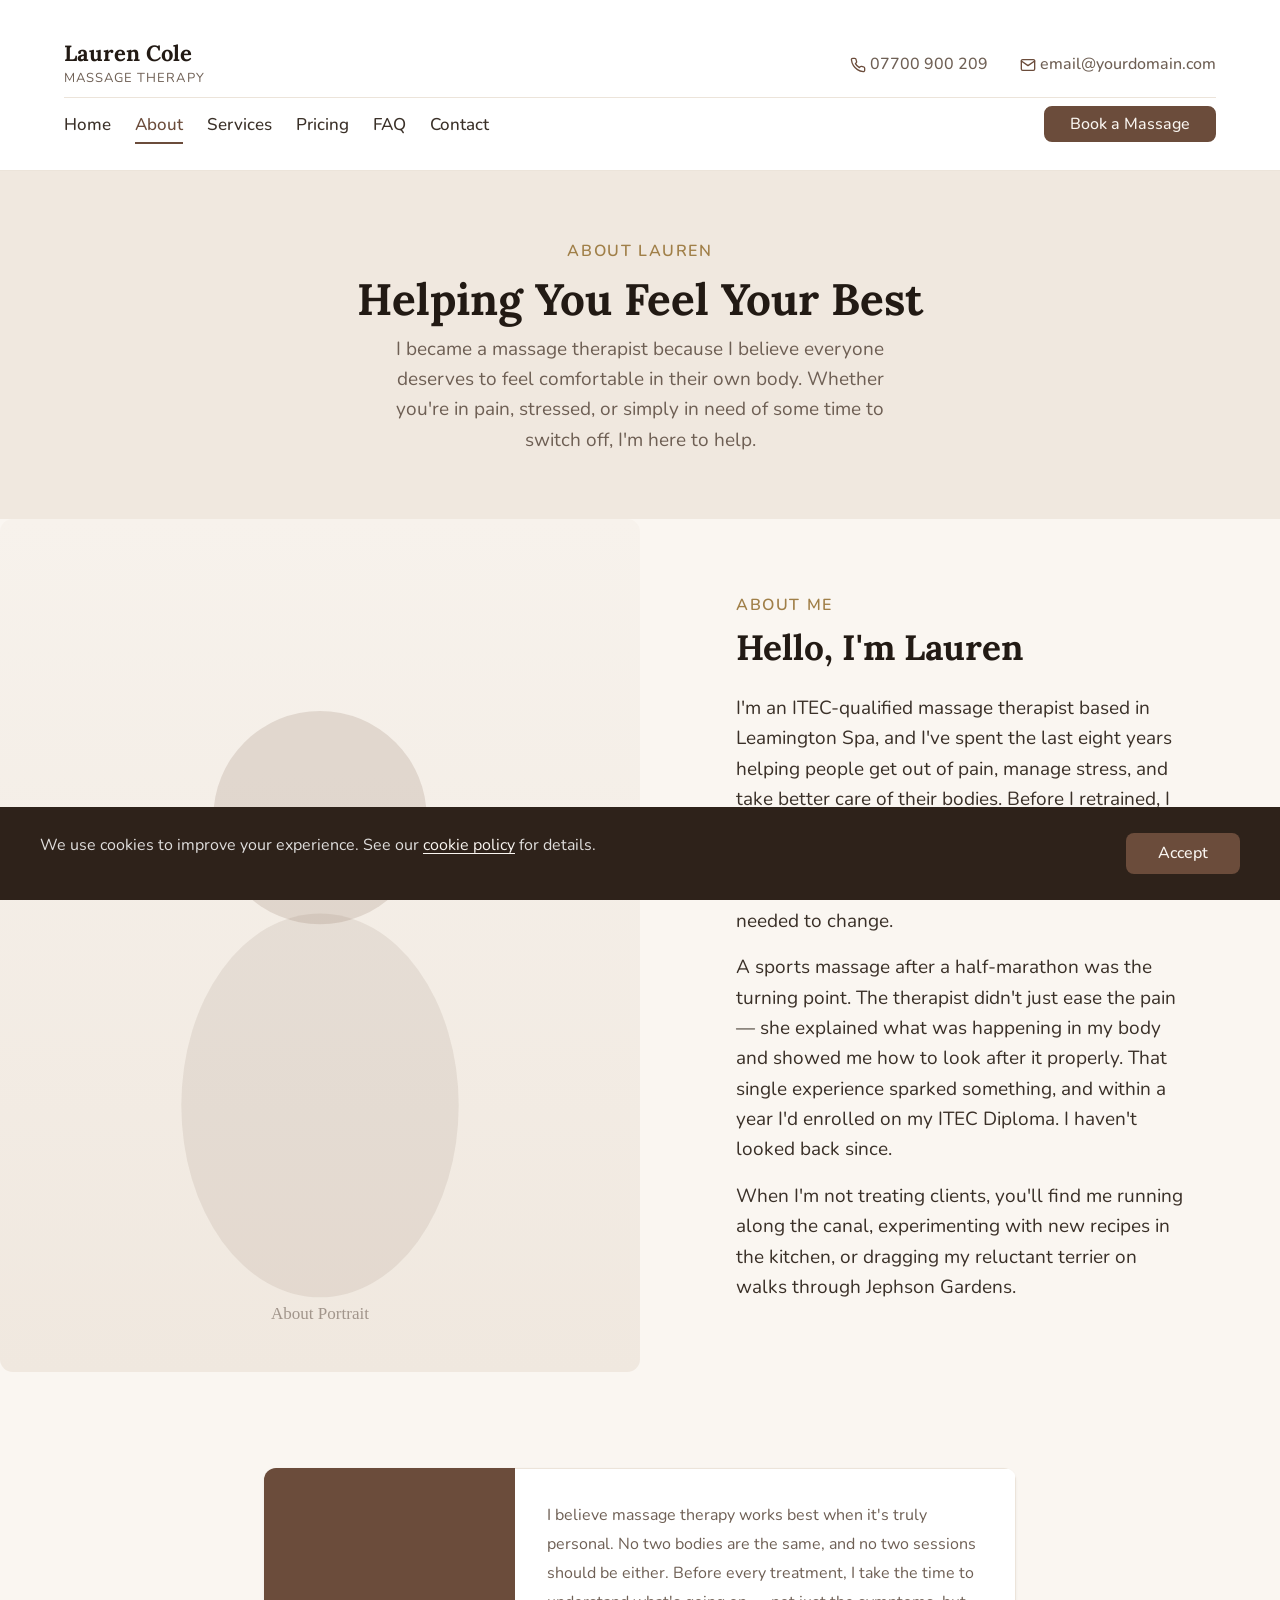
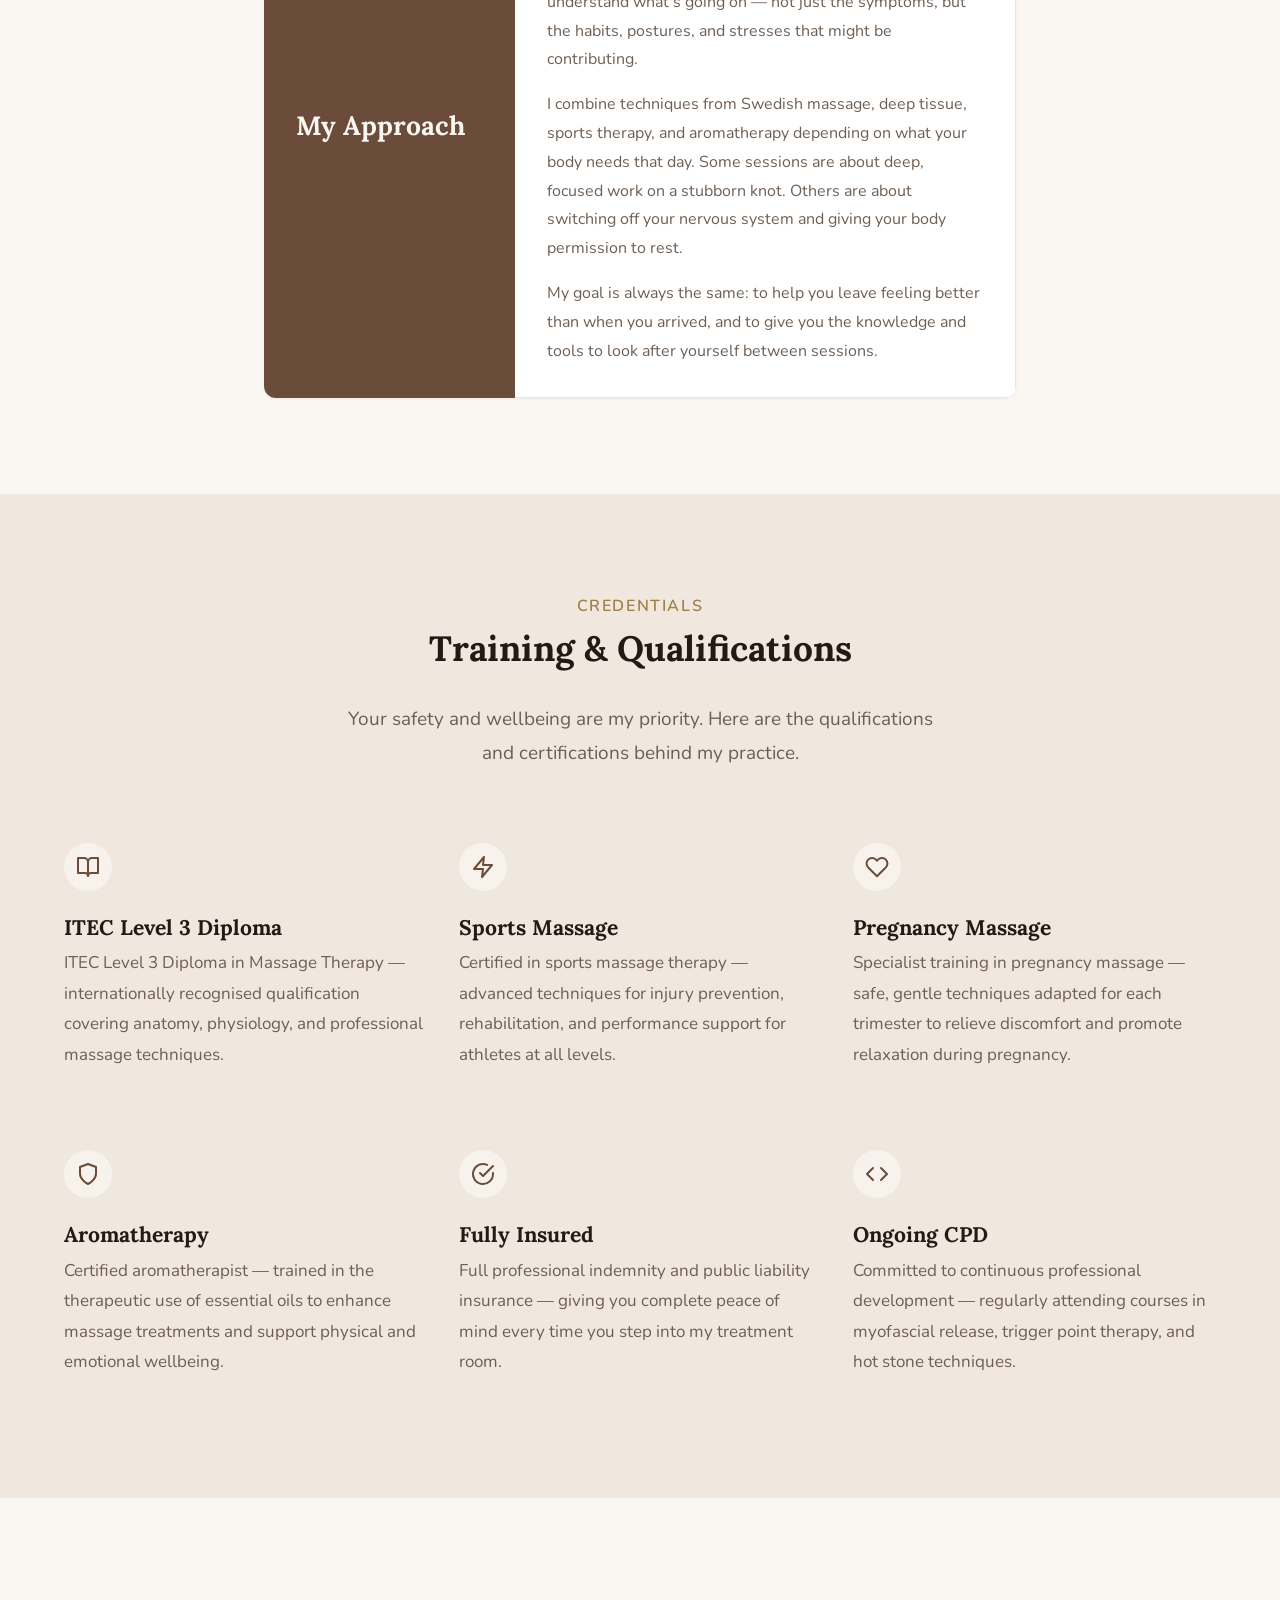
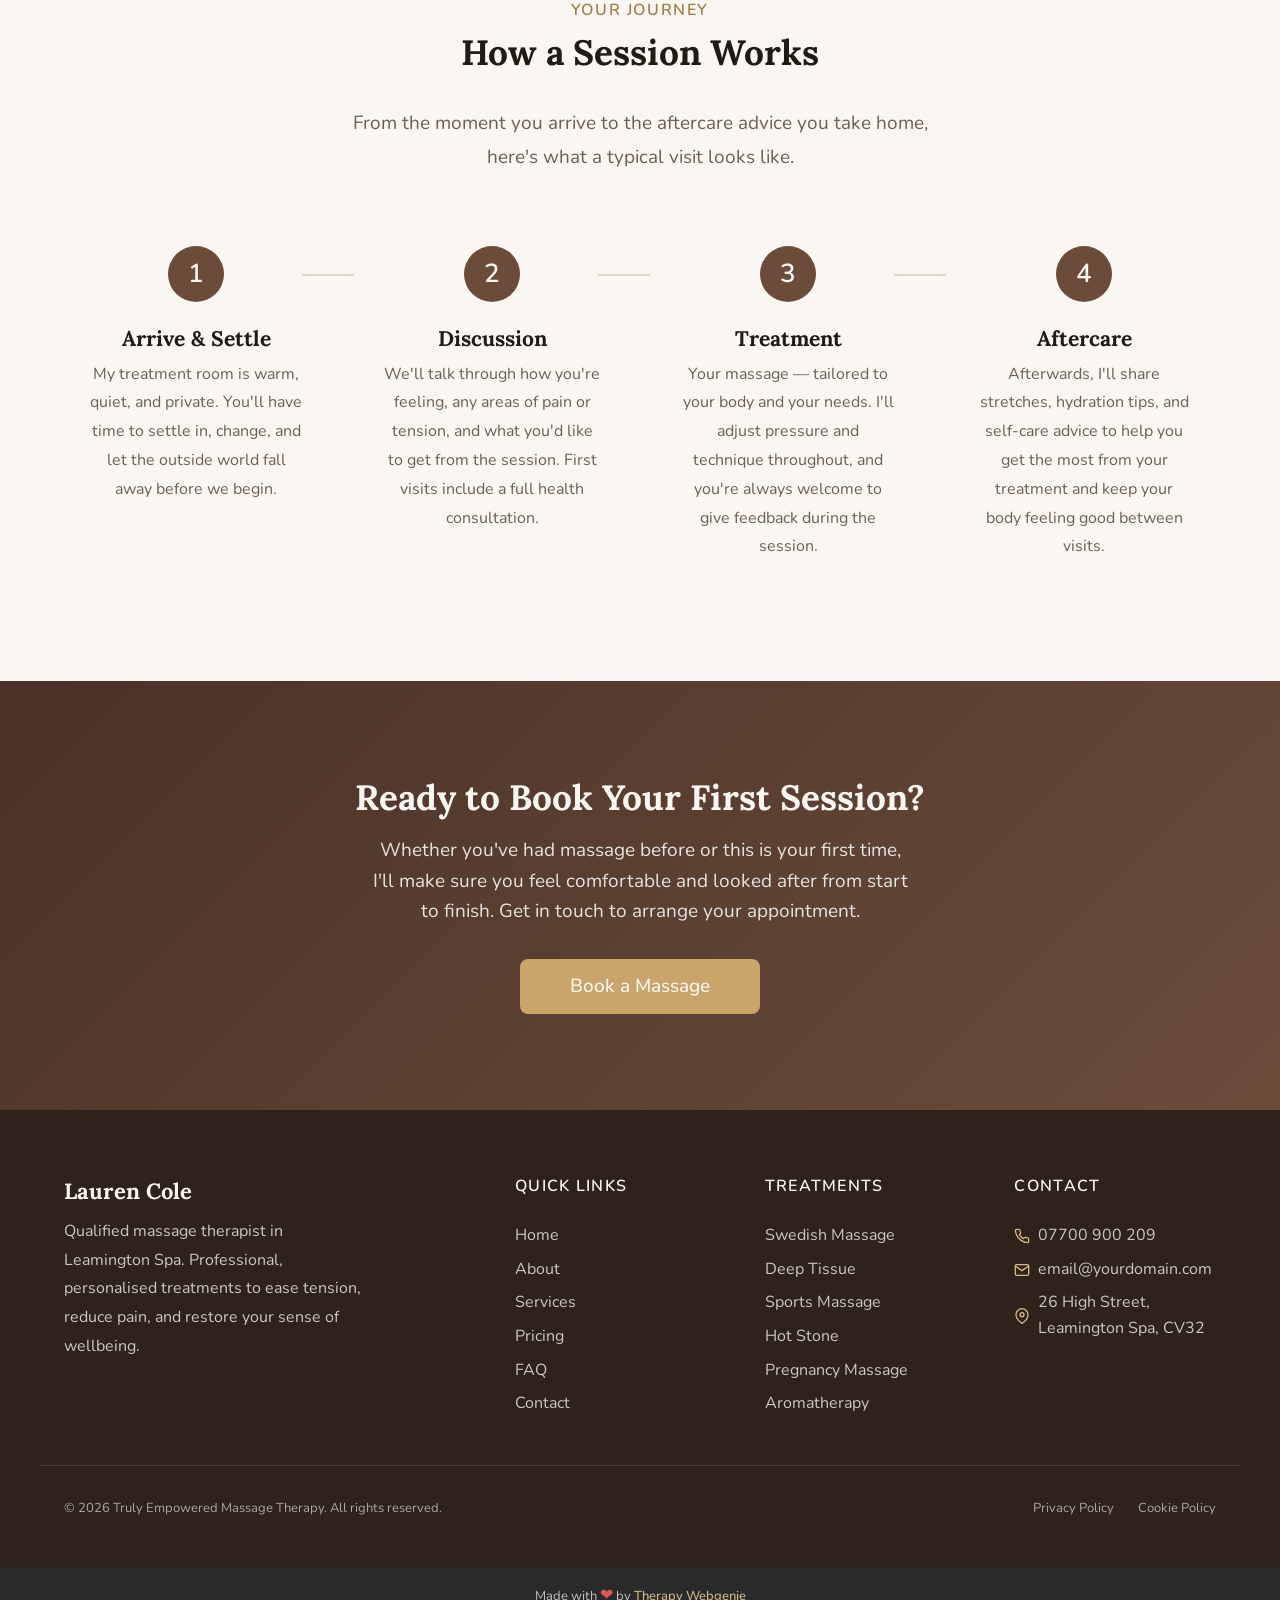
==== about.html @ 1fab25d1 "Demo 9: Massage Therapist — initial build Warm Mocha palette + Warm Serif (Lora + Nunito) font pairi" ====
<!DOCTYPE html>
<html lang="en">
<head>
  <meta charset="UTF-8">
  <meta name="viewport" content="width=device-width, initial-scale=1.0">
  <meta name="description" content="About Lauren Cole — qualified massage therapist in Leamington Spa. ITEC qualified, sports massage certified, and dedicated to helping you feel your best.">
  <title>About Lauren Cole — Truly Empowered Massage Therapy</title>

  <link rel="canonical" href="https://massage-therapist.therapywebgenie.com/about">

  <meta property="og:type" content="website">
  <meta property="og:url" content="https://massage-therapist.therapywebgenie.com/about">
  <meta property="og:title" content="About Lauren Cole — Truly Empowered Massage Therapy">
  <meta property="og:description" content="About Lauren Cole — qualified massage therapist in Leamington Spa. ITEC qualified, sports massage certified, and dedicated to helping you feel your best.">
  <meta property="og:image" content="https://massage-therapist.therapywebgenie.com/images/hero.jpg">

  <meta name="twitter:card" content="summary_large_image">
  <meta name="twitter:title" content="About Lauren Cole — Truly Empowered Massage Therapy">
  <meta name="twitter:description" content="About Lauren Cole — qualified massage therapist in Leamington Spa. ITEC qualified, sports massage certified, and dedicated to helping you feel your best.">
  <meta name="twitter:image" content="https://massage-therapist.therapywebgenie.com/images/hero.jpg">

  <link rel="preconnect" href="https://fonts.googleapis.com">
  <link rel="preconnect" href="https://fonts.gstatic.com" crossorigin>

  <link rel="stylesheet" href="css/base.css">
  <link rel="stylesheet" href="css/components.css">
  <link rel="stylesheet" href="css/theme.css">
  <!-- PROFILE:schema -->
  <!-- /PROFILE:schema -->
</head>
<body>

  <a href="#main" class="skip-link">Skip to main content</a>

  <!-- SECTION: nav -->
  <nav class="nav nav--two-tier" role="navigation" aria-label="Main navigation">
    <div class="container">
      <div class="nav__top">
        <a href="index.html" class="nav__brand nav__brand--inline">
          <div class="nav__brand-text">
            <span class="nav__name"><!-- PROFILE:site_title -->Lauren Cole<!-- /PROFILE:site_title --></span>
            <span class="nav__title"><!-- PROFILE:site_slogan -->Massage Therapy<!-- /PROFILE:site_slogan --></span>
          </div>
        </a>
        <div class="nav__contact">
          <div class="nav__contact-item">
            <svg xmlns="http://www.w3.org/2000/svg" viewBox="0 0 24 24" fill="none" stroke="currentColor" stroke-width="2" stroke-linecap="round" stroke-linejoin="round"><path d="M22 16.92v3a2 2 0 0 1-2.18 2 19.79 19.79 0 0 1-8.63-3.07 19.5 19.5 0 0 1-6-6 19.79 19.79 0 0 1-3.07-8.67A2 2 0 0 1 4.11 2h3a2 2 0 0 1 2 1.72c.127.96.361 1.903.7 2.81a2 2 0 0 1-.45 2.11L8.09 9.91a16 16 0 0 0 6 6l1.27-1.27a2 2 0 0 1 2.11-.45c.907.339 1.85.573 2.81.7A2 2 0 0 1 22 16.92z"></path></svg>
            <!-- PROFILE:phone_landline --><a href="tel:07700900209">07700 900 209</a><!-- /PROFILE:phone_landline -->
          </div>
          <div class="nav__contact-item">
            <svg xmlns="http://www.w3.org/2000/svg" viewBox="0 0 24 24" fill="none" stroke="currentColor" stroke-width="2" stroke-linecap="round" stroke-linejoin="round"><path d="M4 4h16c1.1 0 2 .9 2 2v12c0 1.1-.9 2-2 2H4c-1.1 0-2-.9-2-2V6c0-1.1.9-2 2-2z"></path><polyline points="22,6 12,13 2,6"></polyline></svg>
            <!-- PROFILE:email --><a href="mailto:email@yourdomain.com">email@yourdomain.com</a><!-- /PROFILE:email -->
          </div>
        </div>
      </div>
      <div class="nav__bottom">
        <div class="nav__links">
          <a href="index.html" class="nav__link">Home</a>
          <a href="about.html" class="nav__link nav__link--active">About</a>
          <a href="services.html" class="nav__link">Services</a>
          <a href="pricing.html" class="nav__link">Pricing</a>
          <a href="faq.html" class="nav__link">FAQ</a>
          <a href="contact.html" class="nav__link">Contact</a>
          <a href="contact.html" class="btn btn--primary nav__cta">Book a Massage</a>
        </div>
        <button class="nav__toggle" aria-label="Toggle menu" aria-expanded="false" aria-controls="mobile-menu">
          <span class="nav__toggle-bar"></span>
          <span class="nav__toggle-bar"></span>
          <span class="nav__toggle-bar"></span>
        </button>
      </div>
    </div>
    <div class="nav__mobile" id="mobile-menu" role="menu">
      <a href="index.html" class="nav__link" role="menuitem">Home</a>
      <a href="about.html" class="nav__link nav__link--active" role="menuitem">About</a>
      <a href="services.html" class="nav__link" role="menuitem">Services</a>
      <a href="pricing.html" class="nav__link" role="menuitem">Pricing</a>
      <a href="faq.html" class="nav__link" role="menuitem">FAQ</a>
      <a href="contact.html" class="nav__link" role="menuitem">Contact</a>
      <a href="contact.html" class="btn btn--primary" role="menuitem">Book a Massage</a>
      <div class="nav__mobile-contact">
        <div class="nav__contact-item">
          <svg xmlns="http://www.w3.org/2000/svg" viewBox="0 0 24 24" fill="none" stroke="currentColor" stroke-width="2" stroke-linecap="round" stroke-linejoin="round"><path d="M22 16.92v3a2 2 0 0 1-2.18 2 19.79 19.79 0 0 1-8.63-3.07 19.5 19.5 0 0 1-6-6 19.79 19.79 0 0 1-3.07-8.67A2 2 0 0 1 4.11 2h3a2 2 0 0 1 2 1.72c.127.96.361 1.903.7 2.81a2 2 0 0 1-.45 2.11L8.09 9.91a16 16 0 0 0 6 6l1.27-1.27a2 2 0 0 1 2.11-.45c.907.339 1.85.573 2.81.7A2 2 0 0 1 22 16.92z"></path></svg>
          <a href="tel:07700900209">07700 900 209</a>
        </div>
        <div class="nav__contact-item">
          <svg xmlns="http://www.w3.org/2000/svg" viewBox="0 0 24 24" fill="none" stroke="currentColor" stroke-width="2" stroke-linecap="round" stroke-linejoin="round"><path d="M4 4h16c1.1 0 2 .9 2 2v12c0 1.1-.9 2-2 2H4c-1.1 0-2-.9-2-2V6c0-1.1.9-2 2-2z"></path><polyline points="22,6 12,13 2,6"></polyline></svg>
          <a href="mailto:email@yourdomain.com">email@yourdomain.com</a>
        </div>
      </div>
    </div>
  </nav>
  <!-- /SECTION: nav -->

  <!-- Compact scroll header -->
  <div class="nav-scroll" aria-hidden="true">
    <div class="container nav-scroll__inner">
      <div class="nav-scroll__brand">
        <span class="nav-scroll__name"><!-- PROFILE:site_title -->Lauren Cole<!-- /PROFILE:site_title --></span>
        <span class="nav-scroll__title"><!-- PROFILE:site_slogan -->Massage Therapy<!-- /PROFILE:site_slogan --></span>
      </div>
      <div class="nav-scroll__right">
        <a href="tel:07700900209" class="nav-scroll__phone">
          <svg xmlns="http://www.w3.org/2000/svg" viewBox="0 0 24 24" fill="none" stroke="currentColor" stroke-width="2" stroke-linecap="round" stroke-linejoin="round"><path d="M22 16.92v3a2 2 0 0 1-2.18 2 19.79 19.79 0 0 1-8.63-3.07 19.5 19.5 0 0 1-6-6 19.79 19.79 0 0 1-3.07-8.67A2 2 0 0 1 4.11 2h3a2 2 0 0 1 2 1.72c.127.96.361 1.903.7 2.81a2 2 0 0 1-.45 2.11L8.09 9.91a16 16 0 0 0 6 6l1.27-1.27a2 2 0 0 1 2.11-.45c.907.339 1.85.573 2.81.7A2 2 0 0 1 22 16.92z"></path></svg>
          07700 900 209
        </a>
        <a href="tel:07700900209" class="nav-scroll__phone-icon" aria-label="Call us">
          <svg xmlns="http://www.w3.org/2000/svg" viewBox="0 0 24 24" fill="none" stroke="currentColor" stroke-width="2" stroke-linecap="round" stroke-linejoin="round"><path d="M22 16.92v3a2 2 0 0 1-2.18 2 19.79 19.79 0 0 1-8.63-3.07 19.5 19.5 0 0 1-6-6 19.79 19.79 0 0 1-3.07-8.67A2 2 0 0 1 4.11 2h3a2 2 0 0 1 2 1.72c.127.96.361 1.903.7 2.81a2 2 0 0 1-.45 2.11L8.09 9.91a16 16 0 0 0 6 6l1.27-1.27a2 2 0 0 1 2.11-.45c.907.339 1.85.573 2.81.7A2 2 0 0 1 22 16.92z"></path></svg>
        </a>
        <button class="nav-scroll__toggle" aria-label="Toggle menu">
          <span class="nav-scroll__toggle-bar"></span>
          <span class="nav-scroll__toggle-bar"></span>
          <span class="nav-scroll__toggle-bar"></span>
        </button>
      </div>
    </div>
  </div>

  <main id="main">

    <!-- SECTION: page-header -->
    <section class="page-header">
      <div class="container">
        <span class="section-label">About Lauren</span>
        <h1>Helping You Feel Your Best</h1>
        <p>I became a massage therapist because I believe everyone deserves to feel comfortable in their own body. Whether you're in pain, stressed, or simply in need of some time to switch off, I'm here to help.</p>
      </div>
    </section>
    <!-- /SECTION: page-header -->

    <!-- SECTION: about -->
    <section class="about-hero">
      <div class="container about-hero__inner">
        <div class="about-hero__image-wrap">
          <img src="images/about-portrait.svg" alt="Lauren Cole, massage therapist" class="about-hero__image" width="600" height="800" loading="eager">
        </div>
        <div class="about-hero__content">
          <span class="section-label">About Me</span>
          <h2>Hello, I'm Lauren</h2>
          <p>I'm an ITEC-qualified massage therapist based in Leamington Spa, and I've spent the last eight years helping people get out of pain, manage stress, and take better care of their bodies. Before I retrained, I worked in a busy office environment — long hours at a desk, constant tension in my neck and shoulders, and a growing sense that something needed to change.</p>
          <p>A sports massage after a half-marathon was the turning point. The therapist didn't just ease the pain — she explained what was happening in my body and showed me how to look after it properly. That single experience sparked something, and within a year I'd enrolled on my ITEC Diploma. I haven't looked back since.</p>
          <p>When I'm not treating clients, you'll find me running along the canal, experimenting with new recipes in the kitchen, or dragging my reluctant terrier on walks through Jephson Gardens.</p>
        </div>
      </div>
    </section>
    <!-- /SECTION: about -->

    <!-- SECTION: highlight -->
    <section class="section reveal">
      <div class="container container--narrow">
        <div class="highlight-box">
          <div class="highlight-box__heading">
            <h3>My Approach</h3>
          </div>
          <div class="highlight-box__content">
            <p>I believe massage therapy works best when it's truly personal. No two bodies are the same, and no two sessions should be either. Before every treatment, I take the time to understand what's going on — not just the symptoms, but the habits, postures, and stresses that might be contributing.</p>
            <p>I combine techniques from Swedish massage, deep tissue, sports therapy, and aromatherapy depending on what your body needs that day. Some sessions are about deep, focused work on a stubborn knot. Others are about switching off your nervous system and giving your body permission to rest.</p>
            <p>My goal is always the same: to help you leave feeling better than when you arrived, and to give you the knowledge and tools to look after yourself between sessions.</p>
          </div>
        </div>
      </div>
    </section>
    <!-- /SECTION: highlight -->

    <!-- SECTION: qualifications -->
    <section class="section section--alt reveal">
      <div class="container">
        <div class="text-center">
          <span class="section-label">Credentials</span>
          <h2>Training &amp; Qualifications</h2>
          <p class="section-subtitle">Your safety and wellbeing are my priority. Here are the qualifications and certifications behind my practice.</p>
        </div>
        <div class="grid grid--3">
          <div class="card card--feature">
            <div class="card__icon">
              <svg xmlns="http://www.w3.org/2000/svg" viewBox="0 0 24 24" fill="none" stroke="currentColor" stroke-width="2" stroke-linecap="round" stroke-linejoin="round"><path d="M2 3h6a4 4 0 0 1 4 4v14a3 3 0 0 0-3-3H2z"></path><path d="M22 3h-6a4 4 0 0 0-4 4v14a3 3 0 0 1 3-3h7z"></path></svg>
            </div>
            <h3 class="card__title">ITEC Level 3 Diploma</h3>
            <p class="card__text">ITEC Level 3 Diploma in Massage Therapy — internationally recognised qualification covering anatomy, physiology, and professional massage techniques.</p>
          </div>
          <div class="card card--feature">
            <div class="card__icon">
              <svg xmlns="http://www.w3.org/2000/svg" viewBox="0 0 24 24" fill="none" stroke="currentColor" stroke-width="2" stroke-linecap="round" stroke-linejoin="round"><polygon points="13 2 3 14 12 14 11 22 21 10 12 10 13 2"></polygon></svg>
            </div>
            <h3 class="card__title">Sports Massage</h3>
            <p class="card__text">Certified in sports massage therapy — advanced techniques for injury prevention, rehabilitation, and performance support for athletes at all levels.</p>
          </div>
          <div class="card card--feature">
            <div class="card__icon">
              <svg xmlns="http://www.w3.org/2000/svg" viewBox="0 0 24 24" fill="none" stroke="currentColor" stroke-width="2" stroke-linecap="round" stroke-linejoin="round"><path d="M20.84 4.61a5.5 5.5 0 0 0-7.78 0L12 5.67l-1.06-1.06a5.5 5.5 0 0 0-7.78 7.78l1.06 1.06L12 21.23l7.78-7.78 1.06-1.06a5.5 5.5 0 0 0 0-7.78z"></path></svg>
            </div>
            <h3 class="card__title">Pregnancy Massage</h3>
            <p class="card__text">Specialist training in pregnancy massage — safe, gentle techniques adapted for each trimester to relieve discomfort and promote relaxation during pregnancy.</p>
          </div>
          <div class="card card--feature">
            <div class="card__icon">
              <svg xmlns="http://www.w3.org/2000/svg" viewBox="0 0 24 24" fill="none" stroke="currentColor" stroke-width="2" stroke-linecap="round" stroke-linejoin="round"><path d="M12 22s8-4 8-10V5l-8-3-8 3v7c0 6 8 10 8 10z"></path></svg>
            </div>
            <h3 class="card__title">Aromatherapy</h3>
            <p class="card__text">Certified aromatherapist — trained in the therapeutic use of essential oils to enhance massage treatments and support physical and emotional wellbeing.</p>
          </div>
          <div class="card card--feature">
            <div class="card__icon">
              <svg xmlns="http://www.w3.org/2000/svg" viewBox="0 0 24 24" fill="none" stroke="currentColor" stroke-width="2" stroke-linecap="round" stroke-linejoin="round"><path d="M22 11.08V12a10 10 0 1 1-5.93-9.14"></path><polyline points="22 4 12 14.01 9 11.01"></polyline></svg>
            </div>
            <h3 class="card__title">Fully Insured</h3>
            <p class="card__text">Full professional indemnity and public liability insurance — giving you complete peace of mind every time you step into my treatment room.</p>
          </div>
          <div class="card card--feature">
            <div class="card__icon">
              <svg xmlns="http://www.w3.org/2000/svg" viewBox="0 0 24 24" fill="none" stroke="currentColor" stroke-width="2" stroke-linecap="round" stroke-linejoin="round"><polyline points="16 18 22 12 16 6"></polyline><polyline points="8 6 2 12 8 18"></polyline></svg>
            </div>
            <h3 class="card__title">Ongoing CPD</h3>
            <p class="card__text">Committed to continuous professional development — regularly attending courses in myofascial release, trigger point therapy, and hot stone techniques.</p>
          </div>
        </div>
      </div>
    </section>
    <!-- /SECTION: qualifications -->

    <!-- SECTION: approach -->
    <section class="section reveal">
      <div class="container">
        <div class="text-center">
          <span class="section-label">Your Journey</span>
          <h2>How a Session Works</h2>
          <p class="section-subtitle">From the moment you arrive to the aftercare advice you take home, here's what a typical visit looks like.</p>
        </div>
        <div class="steps steps--connected steps--4">
          <div class="step">
            <div class="step__number">1</div>
            <h3 class="step__title">Arrive &amp; Settle</h3>
            <p class="step__text">My treatment room is warm, quiet, and private. You'll have time to settle in, change, and let the outside world fall away before we begin.</p>
          </div>
          <div class="step">
            <div class="step__number">2</div>
            <h3 class="step__title">Discussion</h3>
            <p class="step__text">We'll talk through how you're feeling, any areas of pain or tension, and what you'd like to get from the session. First visits include a full health consultation.</p>
          </div>
          <div class="step">
            <div class="step__number">3</div>
            <h3 class="step__title">Treatment</h3>
            <p class="step__text">Your massage — tailored to your body and your needs. I'll adjust pressure and technique throughout, and you're always welcome to give feedback during the session.</p>
          </div>
          <div class="step">
            <div class="step__number">4</div>
            <h3 class="step__title">Aftercare</h3>
            <p class="step__text">Afterwards, I'll share stretches, hydration tips, and self-care advice to help you get the most from your treatment and keep your body feeling good between visits.</p>
          </div>
        </div>
      </div>
    </section>
    <!-- /SECTION: approach -->

    <!-- SECTION: cta -->
    <section class="section cta-banner reveal">
      <div class="container text-center">
        <h2>Ready to Book Your First Session?</h2>
        <p>Whether you've had massage before or this is your first time, I'll make sure you feel comfortable and looked after from start to finish. Get in touch to arrange your appointment.</p>
        <a href="contact.html" class="btn btn--accent">Book a Massage</a>
      </div>
    </section>
    <!-- /SECTION: cta -->

  </main>

  <!-- SECTION: footer -->
  <footer class="footer">
    <div class="container footer__inner">
      <div class="footer__brand">
        <p class="footer__brand-name">Lauren Cole</p>
        <p class="footer__brand-text">Qualified massage therapist in Leamington Spa. Professional, personalised treatments to ease tension, reduce pain, and restore your sense of wellbeing.</p>
      </div>
      <div class="footer__col">
        <p class="footer__heading">Quick Links</p>
        <div class="footer__links">
          <a href="index.html" class="footer__link">Home</a>
          <a href="about.html" class="footer__link">About</a>
          <a href="services.html" class="footer__link">Services</a>
          <a href="pricing.html" class="footer__link">Pricing</a>
          <a href="faq.html" class="footer__link">FAQ</a>
          <a href="contact.html" class="footer__link">Contact</a>
        </div>
      </div>
      <div class="footer__col">
        <p class="footer__heading">Treatments</p>
        <div class="footer__links">
          <a href="services.html#service-swedish" class="footer__link">Swedish Massage</a>
          <a href="services.html#service-deep-tissue" class="footer__link">Deep Tissue</a>
          <a href="services.html#service-sports" class="footer__link">Sports Massage</a>
          <a href="services.html#service-hot-stone" class="footer__link">Hot Stone</a>
          <a href="services.html#service-pregnancy" class="footer__link">Pregnancy Massage</a>
          <a href="services.html#service-aromatherapy" class="footer__link">Aromatherapy</a>
        </div>
      </div>
      <div class="footer__col">
        <p class="footer__heading">Contact</p>
        <div class="footer__contact-item">
          <svg xmlns="http://www.w3.org/2000/svg" viewBox="0 0 24 24" fill="none" stroke="currentColor" stroke-width="2" stroke-linecap="round" stroke-linejoin="round"><path d="M22 16.92v3a2 2 0 0 1-2.18 2 19.79 19.79 0 0 1-8.63-3.07 19.5 19.5 0 0 1-6-6 19.79 19.79 0 0 1-3.07-8.67A2 2 0 0 1 4.11 2h3a2 2 0 0 1 2 1.72 12.84 12.84 0 0 0 .7 2.81 2 2 0 0 1-.45 2.11L8.09 9.91a16 16 0 0 0 6 6l1.27-1.27a2 2 0 0 1 2.11-.45 12.84 12.84 0 0 0 2.81.7A2 2 0 0 1 22 16.92z"></path></svg>
          <!-- PROFILE:phone_landline --><span>07700 900 209</span><!-- /PROFILE:phone_landline -->
        </div>
        <div class="footer__contact-item">
          <svg xmlns="http://www.w3.org/2000/svg" viewBox="0 0 24 24" fill="none" stroke="currentColor" stroke-width="2" stroke-linecap="round" stroke-linejoin="round"><path d="M4 4h16c1.1 0 2 .9 2 2v12c0 1.1-.9 2-2 2H4c-1.1 0-2-.9-2-2V6c0-1.1.9-2 2-2z"></path><polyline points="22,6 12,13 2,6"></polyline></svg>
          <!-- PROFILE:email --><a href="mailto:email@yourdomain.com">email@yourdomain.com</a><!-- /PROFILE:email -->
        </div>
        <div class="footer__contact-item">
          <svg xmlns="http://www.w3.org/2000/svg" viewBox="0 0 24 24" fill="none" stroke="currentColor" stroke-width="2" stroke-linecap="round" stroke-linejoin="round"><path d="M21 10c0 7-9 13-9 13s-9-6-9-13a9 9 0 0 1 18 0z"></path><circle cx="12" cy="10" r="3"></circle></svg>
          <!-- PROFILE:address --><span>26 High Street, Leamington Spa, CV32</span><!-- /PROFILE:address -->
        </div>
      </div>
    </div>
    <div class="container footer__bottom">
      <p class="footer__copyright">&copy; 2026 Truly Empowered Massage Therapy. All rights reserved.</p>
      <div class="footer__legal">
        <a href="privacy.html">Privacy Policy</a>
        <a href="cookies-policy.html">Cookie Policy</a>
      </div>
    </div>
  </footer>
  <!-- /SECTION: footer -->

  <div class="site-credit">
    <p>Made with <span class="site-credit__heart" aria-label="love">&#10084;</span> by <a href="https://www.therapywebgenie.com" target="_blank" rel="noopener">Therapy Webgenie</a></p>
  </div>

  <!-- Cookie Consent -->
  <div class="cookie-banner" role="dialog" aria-label="Cookie consent">
    <div class="cookie-banner__inner">
      <p class="cookie-banner__text">We use cookies to improve your experience. See our <a href="cookies-policy.html">cookie policy</a> for details.</p>
      <button class="cookie-banner__accept">Accept</button>
    </div>
  </div>

  <!-- Back to Top -->
  <button class="back-to-top" aria-label="Back to top">
    <svg xmlns="http://www.w3.org/2000/svg" viewBox="0 0 24 24" fill="none" stroke="currentColor" stroke-width="2" stroke-linecap="round" stroke-linejoin="round"><polyline points="18 15 12 9 6 15"></polyline></svg>
  </button>

  <script src="js/main.js"></script>
</body>
</html>
---- css/base.css ----
/* =============================================
   BASE STYLES
   Reset, Custom Properties, Typography, Layout
   Theme colours & fonts are in theme.css
   ============================================= */

/* --- Custom Properties (non-theme) --- */
:root {
  --text-xs: 0.8125rem;
  --text-sm: 1rem;
  --text-base: 1.0625rem;
  --text-md: 1.1875rem;
  --text-lg: 1.375rem;
  --text-xl: 1.625rem;
  --text-2xl: 2rem;
  --text-3xl: 2.375rem;
  --text-4xl: 3rem;

  /* Heading sizes (overridable per font pairing in theme.css) */
  --text-h1: var(--text-3xl);          /* mobile: 38px */
  --text-h1-desktop: var(--text-4xl);  /* desktop: 48px */
  --text-h2: var(--text-2xl);          /* mobile: 32px */
  --text-h2-desktop: var(--text-3xl);  /* desktop: 38px */
  --text-h3: var(--text-xl);           /* mobile: 26px */
  --text-h3-desktop: 1.75rem;          /* desktop: 28px */

  --font-weight-normal: 400;
  --font-weight-medium: 500;
  --font-weight-semibold: 600;
  --font-weight-bold: 700;

  --line-height-tight: 1.2;
  --line-height-normal: 1.6;
  --line-height-relaxed: 1.8;

  /* Spacing */
  --space-xs: 0.25rem;
  --space-sm: 0.5rem;
  --space-md: 1rem;
  --space-lg: 1.5rem;
  --space-xl: 2rem;
  --space-2xl: 3rem;
  --space-3xl: 4rem;
  --space-4xl: 6rem;
  --space-5xl: 8rem;

  /* Layout */
  --container-max: 1200px;
  --container-narrow: 800px;
  --container-wide: 1400px;

  /* Border Radius */
  --radius-sm: 4px;
  --radius-md: 8px;
  --radius-lg: 12px;
  --radius-xl: 20px;
  --radius-full: 9999px;

  /* Shadows */
  --shadow-sm: 0 1px 3px rgba(0, 0, 0, 0.06);
  --shadow-md: 0 4px 12px rgba(0, 0, 0, 0.08);
  --shadow-lg: 0 8px 30px rgba(0, 0, 0, 0.1);
  --shadow-xl: 0 12px 40px rgba(0, 0, 0, 0.12);

  /* Transitions */
  --transition-fast: 150ms ease;
  --transition-base: 250ms ease;
  --transition-normal: 300ms ease;
  --transition-slow: 400ms ease;
}

/* --- Reset --- */
*,
*::before,
*::after {
  box-sizing: border-box;
  margin: 0;
  padding: 0;
}

html {
  font-size: 100%;
  scroll-behavior: smooth;
  -webkit-text-size-adjust: 100%;
}

body {
  font-family: var(--font-body);
  font-size: var(--text-md);
  font-weight: var(--font-weight-normal);
  line-height: var(--line-height-normal);
  color: var(--color-text);
  background-color: var(--color-bg);
  -webkit-font-smoothing: antialiased;
  -moz-osx-font-smoothing: grayscale;
}

img,
picture,
video,
svg {
  display: block;
  max-width: 100%;
  height: auto;
}

input,
button,
textarea,
select {
  font: inherit;
  color: inherit;
}

button {
  cursor: pointer;
  border: none;
  background: none;
}

a {
  color: inherit;
  text-decoration: none;
}

ul,
ol {
  list-style: none;
}

h1, h2, h3, h4, h5, h6 {
  font-family: var(--font-heading);
  color: var(--color-text-heading);
  line-height: var(--line-height-tight);
  font-weight: var(--font-weight-bold);
  margin-bottom: var(--space-md);
}

/* --- Typography --- */
h1 {
  font-size: var(--text-h1);
}

h2 {
  font-size: var(--text-h2);
}

h3 {
  font-size: var(--text-h3);
}

h4 {
  font-size: var(--text-lg);
}

h5 {
  font-size: var(--text-md);
}

h6 {
  font-size: var(--text-base);
}

p {
  margin-bottom: var(--space-md);
}

p:last-child:not(.section-subtitle) {
  margin-bottom: 0;
}

strong {
  font-weight: var(--font-weight-semibold);
}

/* --- Layout Utilities --- */
.container {
  width: 100%;
  max-width: var(--container-max);
  margin-left: auto;
  margin-right: auto;
  padding-left: var(--space-lg);
  padding-right: var(--space-lg);
}

.container--narrow {
  max-width: var(--container-narrow);
}

.section {
  padding-top: var(--space-3xl);
  padding-bottom: var(--space-3xl);
}

.section--alt {
  background-color: var(--color-bg-alt);
}

/* Icons inside alt sections: swap bg-alt → surface so they remain visible */
.section--alt .card__icon,
.section--alt .icon-box__icon,
.section--alt .contact-info__icon,
.section--alt .service-detail__icon {
  background-color: var(--color-surface);
}

.section--dark {
  background-color: var(--color-bg-dark);
  color: var(--color-text-inverse);
}

.section--dark h2,
.section--dark h3,
.section--dark h4 {
  color: var(--color-text-inverse);
}

/* Grid */
.grid {
  display: grid;
  gap: var(--space-xl);
}

.grid--2 {
  grid-template-columns: 1fr;
}

.grid--3 {
  grid-template-columns: 1fr;
}

/* --- Buttons --- */
.btn {
  display: inline-flex;
  align-items: center;
  justify-content: center;
  gap: var(--space-sm);
  padding: var(--space-md) var(--space-xl);
  font-family: var(--font-body);
  font-size: var(--text-base);
  font-weight: var(--font-weight-medium);
  line-height: 1;
  border-radius: var(--radius-md);
  transition: all var(--transition-base);
  text-decoration: none;
  border: 2px solid transparent;
  white-space: nowrap;
}

.btn--primary {
  background-color: var(--color-primary);
  color: var(--color-text-inverse);
  border-color: var(--color-primary);
}

.btn--primary:hover {
  background-color: var(--color-primary-dark);
  border-color: var(--color-primary-dark);
}

.btn--secondary {
  background-color: transparent;
  color: var(--color-primary);
  border-color: var(--color-primary);
}

.btn--secondary:hover {
  background-color: var(--color-primary);
  color: var(--color-text-inverse);
}

.btn--accent {
  background-color: var(--color-secondary);
  color: var(--color-text-inverse);
  border-color: var(--color-secondary);
}

.btn--accent:hover {
  background-color: var(--color-secondary-dark);
  border-color: var(--color-secondary-dark);
}

.btn--block {
  width: 100%;
}

/* --- Links --- */
.link {
  color: var(--color-primary);
  text-decoration: underline;
  text-underline-offset: 3px;
  transition: color var(--transition-fast);
}

.link:hover {
  color: var(--color-primary-dark);
}

/* --- Text Utilities --- */
.text-center {
  text-align: center;
}

.text-center h2 {
  margin-bottom: var(--space-xl);
}

.text-balance {
  text-wrap: balance;
}

.section-subtitle {
  font-size: var(--text-md);
  color: var(--color-text-light);
  max-width: 600px;
  margin-bottom: var(--space-2xl);
  line-height: var(--line-height-relaxed);
}

.text-center .section-subtitle {
  margin-left: auto;
  margin-right: auto;
}

.section-footer {
  margin-top: var(--space-2xl);
}

.section-label {
  display: inline-block;
  font-family: var(--font-body);
  font-size: var(--text-sm);
  font-weight: var(--font-weight-semibold);
  text-transform: uppercase;
  letter-spacing: 0.1em;
  color: var(--color-secondary-dark);
  margin-bottom: var(--space-sm);
}

/* --- Responsive Typography --- */
@media (min-width: 768px) {
  h1 {
    font-size: var(--text-h1-desktop);
  }

  h2 {
    font-size: var(--text-h2-desktop);
  }

  h3 {
    font-size: var(--text-h3-desktop);
  }

  .section {
    padding-top: var(--space-4xl);
    padding-bottom: var(--space-4xl);
  }
}

/* --- Responsive Grid --- */
@media (min-width: 768px) {
  .grid--2 {
    grid-template-columns: repeat(2, 1fr);
  }

  .grid--3 {
    grid-template-columns: repeat(2, 1fr);
  }
}

@media (min-width: 1024px) {
  .grid--3 {
    grid-template-columns: repeat(3, 1fr);
  }
}

/* --- Screen Reader Only --- */
.sr-only {
  position: absolute;
  width: 1px;
  height: 1px;
  padding: 0;
  margin: -1px;
  overflow: hidden;
  clip: rect(0, 0, 0, 0);
  white-space: nowrap;
  border-width: 0;
}
---- css/components.css ----
/* =============================================
   COMPONENT STYLES
   Nav, Hero, Cards, Testimonials, Forms, Footer
   ============================================= */

/* --- Skip Link --- */
.skip-link {
  position: absolute;
  top: -100%;
  left: var(--space-md);
  padding: var(--space-sm) var(--space-md);
  background: var(--color-primary);
  color: var(--color-text-inverse);
  border-radius: var(--radius-md);
  z-index: 1000;
  font-size: var(--text-sm);
}

.skip-link:focus {
  top: var(--space-sm);
}

/* =============================================
   NAVIGATION
   ============================================= */
.nav {
  position: relative;
  z-index: 100;
  background-color: var(--color-surface);
  border-bottom: 1px solid var(--color-border-light);
  transition: box-shadow var(--transition-base);
}

.nav--scrolled {
  box-shadow: var(--shadow-md);
}

.nav__inner {
  display: flex;
  align-items: center;
  justify-content: space-between;
  height: 72px;
}

.nav__brand {
  display: flex;
  flex-direction: column;
  gap: 2px;
}

.nav__logo {
  max-height: 70px;
  width: auto;
  object-fit: contain;
}

/* Logo beside title — add .nav__brand--inline to .nav__brand */
.nav__brand--inline {
  flex-direction: row;
  align-items: center;
  gap: var(--space-sm);
}

.nav__brand--inline .nav__brand-text {
  display: flex;
  flex-direction: column;
  gap: 2px;
}

.nav__name {
  font-family: var(--font-heading);
  font-size: var(--text-lg);
  font-weight: var(--font-weight-bold);
  color: var(--color-text-heading);
  line-height: 1.2;
}

.nav__title {
  font-size: var(--text-xs);
  color: var(--color-text-light);
  text-transform: uppercase;
  letter-spacing: 0.08em;
}

.nav__links {
  display: none;
  gap: var(--space-xl);
  align-items: center;
}

.nav__link {
  font-size: var(--text-base);
  font-weight: var(--font-weight-medium);
  color: var(--color-text);
  transition: color var(--transition-fast);
  position: relative;
  padding: var(--space-xs) 0;
}

.nav__link::after {
  content: '';
  position: absolute;
  bottom: -2px;
  left: 0;
  width: 0;
  height: 2px;
  background-color: var(--color-primary);
  transition: width var(--transition-base);
}

.nav__link:hover,
.nav__link--active {
  color: var(--color-primary);
}

.nav__link:hover::after,
.nav__link--active::after {
  width: 100%;
}

.nav__cta {
  font-size: var(--text-sm);
  padding: var(--space-sm) var(--space-lg);
}

/* Mobile Menu Toggle */
.nav__toggle {
  display: flex;
  flex-direction: column;
  gap: 5px;
  padding: var(--space-sm);
  z-index: 110;
}

.nav__toggle-bar {
  display: block;
  width: 24px;
  height: 2px;
  background-color: var(--color-text);
  border-radius: 2px;
  transition: all var(--transition-base);
  transform-origin: center;
}

.nav__toggle--open .nav__toggle-bar:nth-child(1) {
  transform: translateY(7px) rotate(45deg);
}

.nav__toggle--open .nav__toggle-bar:nth-child(2) {
  opacity: 0;
}

.nav__toggle--open .nav__toggle-bar:nth-child(3) {
  transform: translateY(-7px) rotate(-45deg);
}

/* Mobile Menu Overlay — slide in from right */
.nav__mobile {
  display: flex;
  position: fixed;
  inset: 0;
  top: 72px;
  background-color: var(--color-surface);
  z-index: 99;
  padding: var(--space-xl) var(--space-lg);
  flex-direction: column;
  gap: var(--space-lg);
  overflow-y: auto;
  transform: translateX(100%);
  opacity: 0;
  visibility: hidden;
  transition: transform 0.35s cubic-bezier(0.4, 0, 0.2, 1),
              opacity 0.35s ease,
              visibility 0.35s;
}

/* When opened from the compact scroll header, start below it */
.nav__mobile--from-scroll {
  top: 56px;
  z-index: 201;
}

.nav__mobile--open {
  transform: translateX(0);
  opacity: 1;
  visibility: visible;
}

.nav__mobile .nav__link,
.nav__mobile .btn {
  opacity: 0;
  transform: translateX(20px);
  transition: opacity 0.3s ease, transform 0.3s ease;
}

.nav__mobile--open .nav__link,
.nav__mobile--open .btn {
  opacity: 1;
  transform: translateX(0);
}

.nav__mobile--open > *:nth-child(1) { transition-delay: 0.05s; }
.nav__mobile--open > *:nth-child(2) { transition-delay: 0.1s; }
.nav__mobile--open > *:nth-child(3) { transition-delay: 0.15s; }
.nav__mobile--open > *:nth-child(4) { transition-delay: 0.2s; }
.nav__mobile--open > *:nth-child(5) { transition-delay: 0.25s; }
.nav__mobile--open > *:nth-child(6) { transition-delay: 0.3s; }
.nav__mobile--open > *:nth-child(7) { transition-delay: 0.35s; }

.nav__mobile .nav__link {
  font-size: var(--text-lg);
  padding: var(--space-sm) 0;
  border-bottom: 1px solid var(--color-border-light);
}

.nav__mobile .nav__link::after {
  display: none;
}

.nav__mobile .btn {
  margin-top: var(--space-md);
  text-align: center;
}

@media (min-width: 1100px) {
  .nav__links {
    display: flex;
  }

  .nav__toggle {
    display: none;
  }
}

/* --- Nav Dropdowns (Desktop) --- */
.nav__dropdown {
  position: relative;
}

.nav__link--has-children {
  display: inline-flex;
  align-items: center;
  gap: 4px;
  background: none;
  border: none;
  cursor: pointer;
  font-family: inherit;
  font-size: inherit;
  font-weight: inherit;
  color: inherit;
  padding: 0;
}

.nav__chevron {
  width: 12px;
  height: 12px;
  transition: transform var(--transition-fast);
  flex-shrink: 0;
}

.nav__dropdown:hover .nav__chevron,
.nav__link--has-children[aria-expanded="true"] ~ .nav__dropdown-menu + .nav__chevron,
.nav__link--has-children[aria-expanded="true"] .nav__chevron {
  transform: rotate(180deg);
}

.nav__dropdown-trigger {
  display: inline-flex;
  align-items: center;
  gap: 4px;
  background: none;
  border: none;
  cursor: pointer;
  font-family: inherit;
  font-size: inherit;
  font-weight: inherit;
  color: inherit;
  padding: 0;
}

.nav__dropdown-trigger .nav__chevron {
  width: 12px;
  height: 12px;
  transition: transform var(--transition-fast);
  flex-shrink: 0;
}

.nav__dropdown:hover .nav__dropdown-trigger .nav__chevron {
  transform: rotate(180deg);
}

.nav__dropdown-menu {
  position: absolute;
  top: 100%;
  left: 50%;
  transform: translateX(-50%);
  min-width: 240px;
  background: var(--color-surface);
  border: 1px solid var(--color-border-light);
  border-radius: var(--radius-md, 8px);
  box-shadow: var(--shadow-lg);
  padding: var(--space-sm) 0;
  opacity: 0;
  visibility: hidden;
  transition: opacity var(--transition-fast), visibility var(--transition-fast);
  z-index: 110;
  margin-top: var(--space-xs);
}

.nav__dropdown:hover .nav__dropdown-menu {
  opacity: 1;
  visibility: visible;
}

.nav__dropdown-link,
.nav__dropdown-menu .nav__link--child {
  display: block;
  padding: var(--space-sm) var(--space-lg);
  font-size: var(--text-sm);
  color: var(--color-text);
  transition: background var(--transition-fast), color var(--transition-fast);
  white-space: nowrap;
  text-decoration: none;
}

.nav__dropdown-link:hover,
.nav__dropdown-menu .nav__link--child:hover {
  background: var(--color-bg);
  color: var(--color-primary);
}

.nav__dropdown-link--active {
  color: var(--color-primary);
  font-weight: 600;
}

/* --- Nav Mobile Sub-menus (Accordion) --- */
.nav__mobile-group {
  display: flex;
  flex-direction: column;
}

.nav__mobile-parent {
  display: flex;
  align-items: center;
  justify-content: space-between;
}

.nav__mobile-parent > .nav__link {
  flex: 1;
  cursor: default;
}

.nav__mobile-expand {
  padding: var(--space-sm);
  background: none;
  border: none;
  cursor: pointer;
  color: var(--color-text-light);
  transition: transform var(--transition-fast);
  display: flex;
  align-items: center;
}

.nav__mobile-expand[aria-expanded="true"] .nav__chevron {
  transform: rotate(180deg);
}

.nav__mobile-children {
  display: flex;
  flex-direction: column;
  padding-left: var(--space-lg);
}

.nav__mobile-children[hidden] {
  display: none;
}

.nav__link--child {
  font-size: var(--text-base);
  color: var(--color-text-light);
  padding: var(--space-xs) 0;
  border-bottom: 1px solid var(--color-border-light);
}

.nav__link--child:hover {
  color: var(--color-primary);
}

.nav__link--child::after {
  display: none;
}

/* =============================================
   NAVIGATION: TWO-TIER VARIANT
   Top bar (brand + contact info) + bottom bar (nav links)
   ============================================= */
.nav--two-tier {
  position: relative;
  z-index: 100;
  background-color: var(--color-surface);
  border-bottom: 1px solid var(--color-border-light);
  transition: box-shadow var(--transition-base);
  padding: 20px 0;
}

.nav--two-tier.nav--scrolled {
  box-shadow: var(--shadow-md);
}

/* --- Top bar: brand left, contact info right --- */
.nav__top {
  display: flex;
  align-items: center;
  justify-content: space-between;
  padding-top: 20px;
  padding-bottom: var(--space-sm);
}

.nav__contact {
  display: none;
  align-items: center;
  gap: var(--space-xl);
}

.nav__contact-item {
  display: flex;
  align-items: center;
  gap: var(--space-xs);
  font-size: var(--text-sm);
  color: var(--color-text-light);
  white-space: nowrap;
}

.nav__contact-item svg {
  width: 16px;
  height: 16px;
  flex-shrink: 0;
  color: var(--color-primary);
}

.nav__contact-item a {
  color: var(--color-text-light);
  font-weight: var(--font-weight-medium);
}

.nav__contact-item a:hover {
  color: var(--color-primary);
}

/* --- Bottom bar: nav links + CTA --- */
.nav__bottom {
  display: flex;
  align-items: center;
  justify-content: space-between;
  border-top: 1px solid var(--color-border-light);
  padding-top: var(--space-sm);
  padding-bottom: 20px;
}

.nav--two-tier .nav__links {
  display: none;
  gap: var(--space-lg);
  align-items: center;
  width: 100%;
}

.nav--two-tier .nav__cta {
  margin-left: auto;
}

.nav--two-tier .nav__link {
  font-size: var(--text-base);
}

/* Mobile: hamburger in top bar, not bottom */
.nav--two-tier .nav__toggle {
  display: flex;
  flex-direction: column;
  gap: 5px;
  padding: var(--space-sm);
  z-index: 110;
}

/* Two-tier mobile: hide bottom bar border, show only toggle */
.nav--two-tier .nav__bottom {
  border-top: none;
  padding: 0;
  position: absolute;
  right: var(--space-lg);
  top: var(--space-lg);
}

@media (min-width: 1100px) {
  .nav--two-tier .nav__bottom {
    position: static;
    border-top: 1px solid var(--color-border-light);
    padding-top: var(--space-sm);
    padding-bottom: var(--space-sm);
  }
}

.nav__top {
  position: relative;
}

/* Desktop breakpoint */
@media (min-width: 900px) {
  .nav__contact {
    display: flex;
  }
}

@media (min-width: 1100px) {
  .nav--two-tier .nav__links {
    display: flex;
  }

  .nav--two-tier .nav__toggle {
    display: none;
  }
}

/* Mobile menu for two-tier uses the same nav__mobile styles */
.nav--two-tier .nav__mobile {
  top: 0;
}

/* Contact info inside mobile menu */
.nav__mobile-contact {
  display: flex;
  flex-direction: column;
  gap: var(--space-sm);
  padding-top: var(--space-md);
  margin-top: var(--space-md);
  border-top: 1px solid var(--color-border-light);
}

.nav__mobile-contact .nav__contact-item {
  display: flex;
  font-size: var(--text-base);
}

@media (min-width: 900px) {
  .nav__mobile-contact {
    display: none;
  }
}

/* =============================================
   SCROLL-AWARE COMPACT HEADER
   Hidden by default. Slides in when user scrolls up
   after passing the main header. Shows brand + phone + hamburger.
   ============================================= */
.nav-scroll {
  position: fixed;
  top: 0;
  left: 0;
  right: 0;
  z-index: 200;
  background-color: var(--color-surface);
  border-bottom: 1px solid var(--color-border-light);
  box-shadow: var(--shadow-md);
  transform: translateY(-100%);
  opacity: 0;
  transition: transform 0.3s ease, opacity 0.3s ease;
  pointer-events: none;
}

.nav-scroll--visible {
  transform: translateY(0);
  opacity: 1;
  pointer-events: auto;
}

.nav-scroll__inner {
  display: flex;
  align-items: center;
  justify-content: space-between;
  height: 56px;
}

.nav-scroll__brand {
  display: flex;
  flex-direction: column;
  gap: 4px;
  min-width: 0;
}

.nav-scroll__name {
  font-family: var(--font-heading);
  font-size: var(--text-base);
  font-weight: var(--font-weight-bold);
  color: var(--color-text-heading);
  line-height: 1.2;
  white-space: nowrap;
  overflow: hidden;
  text-overflow: ellipsis;
}

.nav-scroll__title {
  font-size: 11px;
  color: var(--color-text-light);
  text-transform: uppercase;
  letter-spacing: 0.08em;
  line-height: 1.2;
}

.nav-scroll__right {
  display: flex;
  align-items: center;
  gap: var(--space-lg);
}

.nav-scroll__phone {
  display: none;
  align-items: center;
  gap: var(--space-xs);
  font-size: var(--text-sm);
  font-weight: var(--font-weight-medium);
  color: var(--color-text);
  white-space: nowrap;
}

.nav-scroll__phone svg {
  width: 16px;
  height: 16px;
  flex-shrink: 0;
  color: var(--color-primary);
}

.nav-scroll__phone:hover {
  color: var(--color-primary);
}

/* Mobile: just phone icon, no text */
.nav-scroll__phone-icon {
  display: flex;
  align-items: center;
  color: var(--color-primary);
}

.nav-scroll__phone-icon svg {
  width: 20px;
  height: 20px;
}

@media (min-width: 600px) {
  .nav-scroll__phone {
    display: flex;
  }

  .nav-scroll__phone-icon {
    display: none;
  }
}

.nav-scroll__toggle {
  display: flex;
  flex-direction: column;
  gap: 5px;
  padding: var(--space-sm);
  background: none;
  border: none;
  cursor: pointer;
}

.nav-scroll__toggle-bar {
  display: block;
  width: 22px;
  height: 2px;
  background-color: var(--color-text);
  border-radius: 2px;
}

/* =============================================
   HERO
   ============================================= */
.hero {
  position: relative;
  padding: var(--space-3xl) 0;
  overflow: hidden;
}

.hero__inner {
  display: grid;
  grid-template-columns: 1fr;
  gap: var(--space-2xl);
  align-items: center;
}

.hero__content {
  order: 2;
}

.hero__image-wrap {
  order: 1;
}

.hero__label {
  display: inline-block;
  font-size: var(--text-sm);
  font-weight: var(--font-weight-semibold);
  color: var(--color-secondary-dark);
  text-transform: uppercase;
  letter-spacing: 0.1em;
  margin-bottom: var(--space-md);
}

.hero__heading {
  font-size: var(--text-h1);
  margin-bottom: var(--space-lg);
  color: var(--color-text-heading);
}

.hero__text {
  font-size: var(--text-md);
  color: var(--color-text-light);
  line-height: var(--line-height-relaxed);
  margin-bottom: var(--space-xl);
  max-width: 540px;
}

.hero__ticks {
  list-style: none;
  padding: 0;
  margin: var(--space-lg) 0;
  display: flex;
  flex-wrap: wrap;
  gap: var(--space-sm);
}

.hero__ticks li {
  display: inline-flex;
  align-items: center;
  gap: var(--space-xs);
  font-size: var(--text-xs);
  font-weight: var(--font-weight-medium);
  color: var(--color-primary-dark);
  background-color: var(--color-bg-alt);
  padding: var(--space-xs) var(--space-md);
  border-radius: var(--radius-full);
  border: 1px solid var(--color-border);
}

.hero__ticks svg {
  width: 16px;
  height: 16px;
  flex-shrink: 0;
  color: var(--color-primary);
}

.hero__actions {
  display: flex;
  flex-wrap: wrap;
  gap: var(--space-md);
  justify-content: center;
}

@media (min-width: 768px) {
  .hero__actions {
    justify-content: flex-start;
  }
}

.hero__image {
  width: 100%;
  aspect-ratio: 4 / 3;
  object-fit: cover;
  border-radius: var(--radius-lg);
  box-shadow: var(--shadow-lg);
}

.hero__image-placeholder {
  width: 100%;
  aspect-ratio: 4 / 3;
  border-radius: var(--radius-lg);
  background: linear-gradient(135deg, var(--color-primary-light) 0%, var(--color-primary) 100%);
  display: flex;
  align-items: center;
  justify-content: center;
  color: var(--color-text-inverse);
  font-size: var(--text-base);
  text-align: center;
  padding: var(--space-xl);
  box-shadow: var(--shadow-lg);
}

@media (min-width: 768px) {
  .hero {
    padding: var(--space-3xl) 0;
  }

  .hero__inner {
    grid-template-columns: 1fr 1fr;
    gap: var(--space-3xl);
  }

  .hero__content {
    order: 1;
  }

  .hero__image-wrap {
    order: 2;
  }

  .hero__heading {
    font-size: var(--text-h1-desktop);
  }
}

/* =============================================
   HERO VARIANTS
   Add class to <section class="hero hero--variant">
   Default (no modifier) = split layout
   ============================================= */

/* --- Fullwidth: background image, centered text overlay --- */
.hero--fullwidth {
  padding: var(--space-3xl) 0;
  min-height: 500px;
  display: flex;
  align-items: center;
  text-align: center;
  background: linear-gradient(135deg, var(--color-primary-dark) 0%, var(--color-primary) 50%, var(--color-primary-light) 100%);
  color: var(--color-text-inverse);
}

.hero--fullwidth .hero__inner {
  grid-template-columns: 1fr;
  justify-items: center;
}

.hero--fullwidth .hero__content {
  order: 1;
  max-width: 720px;
}

.hero--fullwidth .hero__image-wrap {
  display: none;
}

.hero--fullwidth .hero__label {
  color: var(--color-secondary-light);
}

.hero--fullwidth .hero__heading {
  color: var(--color-text-inverse);
}

.hero--fullwidth .hero__text {
  color: rgba(255, 255, 255, 0.85);
  margin-left: auto;
  margin-right: auto;
  max-width: 600px;
}

.hero--fullwidth .hero__actions {
  justify-content: center;
}

.hero--fullwidth .hero__ticks {
  justify-content: center;
}

.hero--fullwidth .hero__ticks li {
  color: rgba(255, 255, 255, 0.85);
  background-color: rgba(255, 255, 255, 0.12);
  border-color: rgba(255, 255, 255, 0.2);
}

.hero--fullwidth .hero__ticks svg {
  color: var(--color-secondary-light);
}

.hero--fullwidth .btn--primary {
  background-color: var(--color-secondary);
  border-color: var(--color-secondary);
  color: var(--color-text-inverse);
}

.hero--fullwidth .btn--primary:hover {
  background-color: var(--color-secondary-dark);
  border-color: var(--color-secondary-dark);
}

.hero--fullwidth .btn--secondary {
  color: var(--color-text-inverse);
  border-color: rgba(255, 255, 255, 0.5);
}

.hero--fullwidth .btn--secondary:hover {
  background-color: rgba(255, 255, 255, 0.15);
  border-color: var(--color-text-inverse);
}

@media (min-width: 768px) {
  .hero--fullwidth {
    padding: var(--space-3xl) 0;
    min-height: 600px;
  }

  .hero--fullwidth .hero__inner {
    grid-template-columns: 1fr;
  }
}

/* --- Minimal: premium light hero — centered, subtle texture, no image --- */
.hero--minimal {
  padding: var(--space-3xl) 0;
  text-align: center;
  background:
    radial-gradient(ellipse at 15% 80%, color-mix(in srgb, var(--color-secondary) 10%, transparent) 0%, transparent 50%),
    radial-gradient(ellipse at 85% 20%, color-mix(in srgb, var(--color-primary) 8%, transparent) 0%, transparent 50%),
    radial-gradient(ellipse at 50% 50%, color-mix(in srgb, var(--color-accent, var(--color-primary-light)) 5%, transparent) 0%, transparent 60%),
    linear-gradient(160deg, var(--color-bg) 0%, var(--color-bg-alt) 100%);
  position: relative;
  overflow: hidden;
}

.hero--minimal::before {
  content: '';
  position: absolute;
  top: -20%;
  right: -5%;
  width: 400px;
  height: 400px;
  border-radius: 50%;
  background: radial-gradient(circle, color-mix(in srgb, var(--color-primary) 6%, transparent) 0%, transparent 70%);
  pointer-events: none;
}

.hero--minimal::after {
  content: '';
  position: absolute;
  bottom: -15%;
  left: -5%;
  width: 350px;
  height: 350px;
  border-radius: 50%;
  background: radial-gradient(circle, color-mix(in srgb, var(--color-secondary) 8%, transparent) 0%, transparent 70%);
  pointer-events: none;
}

.hero--minimal .hero__inner {
  grid-template-columns: 1fr;
  justify-items: center;
  position: relative;
  z-index: 1;
}

.hero--minimal .hero__content {
  order: 1;
  max-width: 800px;
}

.hero--minimal .hero__image-wrap {
  display: none;
}

.hero--minimal .hero__label {
  display: inline-block;
  background: color-mix(in srgb, var(--color-primary) 12%, transparent);
  color: var(--color-primary-dark);
  padding: var(--space-xs) var(--space-lg);
  border-radius: var(--radius-full);
  font-size: var(--text-xs);
  font-weight: var(--font-weight-semibold);
  text-transform: uppercase;
  letter-spacing: 0.12em;
  margin-bottom: var(--space-lg);
}

.hero--minimal .hero__heading {
  font-size: var(--text-h1-desktop);
  margin-bottom: var(--space-xl);
}

.hero--minimal .hero__text {
  font-size: var(--text-lg);
  max-width: 600px;
  margin-left: auto;
  margin-right: auto;
}

.hero--minimal .hero__actions {
  justify-content: center;
}

.hero--minimal .hero__ticks {
  justify-content: center;
}

.hero--minimal .hero__ticks li {
  color: var(--color-primary-dark);
  background-color: rgba(0, 0, 0, 0.05);
  border-color: rgba(0, 0, 0, 0.1);
}

.hero--minimal .hero__ticks svg {
  color: var(--color-secondary-dark);
}

@media (min-width: 768px) {
  .hero--minimal {
    padding: var(--space-3xl) 0;
  }

  .hero--minimal::before {
    width: 600px;
    height: 600px;
  }

  .hero--minimal::after {
    width: 500px;
    height: 500px;
  }

  .hero--minimal .hero__heading {
    font-size: 3.5rem;
  }

  .hero--minimal .hero__inner {
    grid-template-columns: 1fr;
  }
}

/* --- Half: edge-to-edge 50/50 split, image bleeds to edge --- */
.hero--half {
  padding: 0;
  overflow: hidden;
}

.hero--half .hero__inner {
  display: grid;
  grid-template-columns: 1fr;
  gap: 0;
  max-width: 100%;
  padding: 0;
  align-items: stretch;
}

.hero--half .hero__image-wrap {
  order: 1;
  width: 100%;
  min-height: 300px;
}

.hero--half .hero__image-placeholder,
.hero--half .hero__image {
  border-radius: 0;
  box-shadow: none;
  width: 100%;
  height: 100%;
  aspect-ratio: auto;
  object-fit: cover;
}

.hero--half .hero__content {
  order: 2;
  padding: var(--space-2xl) var(--space-lg);
  display: flex;
  flex-direction: column;
  justify-content: center;
}

.hero--half .hero__text {
  max-width: none;
}

@media (min-width: 768px) {
  .hero--half .hero__inner {
    grid-template-columns: 1fr 1fr;
    min-height: 560px;
  }

  .hero--half .hero__image-wrap {
    order: 1;
    min-height: auto;
  }

  .hero--half .hero__content {
    order: 2;
    padding: var(--space-3xl) var(--space-3xl) var(--space-3xl) var(--space-2xl);
  }
}

@media (min-width: 1024px) {
  .hero--half .hero__content {
    padding: var(--space-4xl) var(--space-4xl) var(--space-4xl) var(--space-3xl);
  }
}

/* --- Slope: hero with coloured background panel behind image + text --- */
.hero--slope-dark,
.hero--slope-light {
  padding: var(--space-3xl) 0;
}

.hero--slope-dark .hero__inner,
.hero--slope-light .hero__inner {
  position: relative;
  padding: 0;
}

/* Content needs padding on mobile since inner has none */
.hero--slope-dark .hero__content,
.hero--slope-light .hero__content {
  padding: var(--space-xl) var(--space-2xl) var(--space-2xl);
}

/* Hide label and ticks in slope heroes */
.hero--slope-dark .hero__label,
.hero--slope-light .hero__label,
.hero--slope-dark .hero__ticks,
.hero--slope-light .hero__ticks {
  display: none;
}

/* Smaller heading for slope */
.hero--slope-dark .hero__heading,
.hero--slope-light .hero__heading {
  font-size: clamp(1.75rem, 3vw, 2.5rem);
}

/* Dark slope: light text */
.hero--slope-dark .hero__heading {
  color: var(--color-text-inverse);
}

.hero--slope-dark .hero__text {
  color: rgba(255, 255, 255, 0.85);
}

.hero--slope-dark .btn--primary {
  background-color: var(--color-secondary);
  border-color: var(--color-secondary);
  color: var(--color-text-inverse);
}

.hero--slope-dark .btn--primary:hover {
  background-color: var(--color-secondary-dark);
  border-color: var(--color-secondary-dark);
}

.hero--slope-dark .btn--secondary {
  color: var(--color-text-inverse);
  border-color: rgba(255, 255, 255, 0.5);
}

.hero--slope-dark .btn--secondary:hover {
  background-color: rgba(255, 255, 255, 0.15);
  border-color: var(--color-text-inverse);
}

/* Coloured background panel — mobile: full coverage */
.hero--slope-dark .hero__inner::before,
.hero--slope-light .hero__inner::before {
  content: '';
  position: absolute;
  top: 0;
  bottom: 0;
  left: 0;
  right: 0;
  border-radius: var(--radius-lg);
  z-index: 0;
}

.hero--slope-dark .hero__inner::before {
  background: linear-gradient(135deg, var(--color-primary-dark) 0%, var(--color-primary) 100%);
}

.hero--slope-light .hero__inner::before {
  background: color-mix(in srgb, var(--color-primary) 12%, var(--color-bg));
}

/* Image */
.hero--slope-dark .hero__image-wrap,
.hero--slope-light .hero__image-wrap {
  order: 1;
  position: relative;
  z-index: 1;
}

.hero--slope-dark .hero__image-placeholder,
.hero--slope-dark .hero__image,
.hero--slope-light .hero__image-placeholder,
.hero--slope-light .hero__image {
  width: 100%;
  aspect-ratio: 4 / 3;
  object-fit: cover;
  border-radius: var(--radius-md);
  box-shadow: var(--shadow-lg);
}

/* Content — position + z-index */
.hero--slope-dark .hero__content,
.hero--slope-light .hero__content {
  order: 2;
  position: relative;
  z-index: 1;
}

@media (min-width: 768px) {
  .hero--slope-dark,
  .hero--slope-light {
    padding: var(--space-3xl) 0;
  }

  .hero--slope-dark .hero__inner,
  .hero--slope-light .hero__inner {
    display: grid;
    grid-template-columns: 45% 1fr;
    gap: var(--space-3xl);
    align-items: center;
    padding: var(--space-3xl);
    padding-left: 0;
    min-height: 400px;
  }

  /* Background panel shifts right — sits behind middle of image */
  .hero--slope-dark .hero__inner::before,
  .hero--slope-light .hero__inner::before {
    left: 20%;
    border-radius: 0 40px 0 0;
  }

  .hero--slope-dark .hero__content,
  .hero--slope-light .hero__content {
    order: 2;
    padding: 0;
  }

  /* Desktop image: flush to left edge, bottom-left radius only */
  .hero--slope-dark .hero__image-placeholder,
  .hero--slope-dark .hero__image,
  .hero--slope-light .hero__image-placeholder,
  .hero--slope-light .hero__image {
    aspect-ratio: auto;
    height: 100%;
    min-height: 320px;
    border-radius: 0 0 0 40px;
  }
}

/* --- Reverse modifier: flips image/text sides --- */

/* Classic (default split) reverse: image left, text right */
@media (min-width: 768px) {
  .hero.hero--reverse .hero__content {
    order: 2;
  }

  .hero.hero--reverse .hero__image-wrap {
    order: 1;
  }
}

/* Half (Split 50%) reverse: text left, image right */
@media (min-width: 768px) {
  .hero--half.hero--reverse .hero__image-wrap {
    order: 2;
  }

  .hero--half.hero--reverse .hero__content {
    order: 1;
    padding: var(--space-3xl) var(--space-2xl) var(--space-3xl) var(--space-3xl);
  }
}

@media (min-width: 1024px) {
  .hero--half.hero--reverse .hero__content {
    padding: var(--space-4xl) var(--space-3xl) var(--space-4xl) var(--space-4xl);
  }
}

/* Slope reverse: image right, text left */
@media (min-width: 768px) {
  .hero--slope-dark.hero--reverse .hero__inner,
  .hero--slope-light.hero--reverse .hero__inner {
    grid-template-columns: 1fr 45%;
    padding-left: var(--space-3xl);
    padding-right: 0;
  }

  .hero--slope-dark.hero--reverse .hero__image-wrap,
  .hero--slope-light.hero--reverse .hero__image-wrap {
    order: 2;
  }

  .hero--slope-dark.hero--reverse .hero__content,
  .hero--slope-light.hero--reverse .hero__content {
    order: 1;
  }

  .hero--slope-dark.hero--reverse .hero__inner::before,
  .hero--slope-light.hero--reverse .hero__inner::before {
    left: 0;
    right: 20%;
    border-radius: 40px 0 0 0;
  }

  /* Reversed image: bottom-right radius only */
  .hero--slope-dark.hero--reverse .hero__image-placeholder,
  .hero--slope-dark.hero--reverse .hero__image,
  .hero--slope-light.hero--reverse .hero__image-placeholder,
  .hero--slope-light.hero--reverse .hero__image {
    border-radius: 0 0 40px 0;
  }
}

/* --- Image Hero: full-bleed background image with dark overlay --- */
.hero--image {
  position: relative;
  padding: var(--space-3xl) 0;
  min-height: 500px;
  display: flex;
  align-items: center;
  text-align: center;
  color: var(--color-text-inverse);
  background-color: var(--color-bg-dark);
  background-size: cover;
  background-position: center center;
  background-repeat: no-repeat;
  background-size: cover;
  background-position: center;
  background-repeat: no-repeat;
}

.hero--image::before {
  content: '';
  position: absolute;
  inset: 0;
  background: linear-gradient(180deg, rgba(0,0,0,0.55) 0%, rgba(0,0,0,0.4) 50%, rgba(0,0,0,0.6) 100%);
  z-index: 1;
}

.hero--image .hero__inner {
  position: relative;
  z-index: 2;
  grid-template-columns: 1fr;
  justify-items: center;
}

.hero--image .hero__content {
  order: 1;
  max-width: 720px;
}

.hero--image .hero__image-wrap {
  display: none;
}

.hero--image .hero__label {
  color: var(--color-secondary-light);
}

.hero--image .hero__heading {
  color: #ffffff;
  text-shadow: 0 2px 8px rgba(0,0,0,0.3);
}

.hero--image .hero__text {
  color: rgba(255, 255, 255, 0.9);
  margin-left: auto;
  margin-right: auto;
  max-width: 600px;
}

.hero--image .hero__actions {
  justify-content: center;
}

.hero--image .hero__ticks {
  justify-content: center;
}

.hero--image .hero__ticks li {
  color: rgba(255, 255, 255, 0.9);
  background-color: rgba(255, 255, 255, 0.15);
  border-color: rgba(255, 255, 255, 0.25);
}

.hero--image .hero__ticks svg {
  color: var(--color-secondary-light);
}

.hero--image .btn--primary {
  background-color: var(--color-secondary);
  border-color: var(--color-secondary);
  color: var(--color-text-inverse);
}

.hero--image .btn--primary:hover {
  background-color: var(--color-secondary-dark);
  border-color: var(--color-secondary-dark);
}

.hero--image .btn--secondary {
  color: var(--color-text-inverse);
  border-color: rgba(255, 255, 255, 0.5);
}

.hero--image .btn--secondary:hover {
  background-color: rgba(255, 255, 255, 0.15);
  border-color: var(--color-text-inverse);
}

/* --- Image Left: text left-aligned --- */
.hero--image-left {
  text-align: left;
}

.hero--image-left .hero__inner {
  justify-items: start;
}

.hero--image-left .hero__content {
  max-width: 600px;
}

.hero--image-left .hero__text {
  margin-left: 0;
  margin-right: 0;
}

.hero--image-left .hero__actions {
  justify-content: flex-start;
}

.hero--image-left .hero__ticks {
  justify-content: flex-start;
}

/* --- Image Right: text right-aligned --- */
.hero--image-right {
  text-align: right;
}

.hero--image-right .hero__inner {
  justify-items: end;
}

.hero--image-right .hero__content {
  max-width: 600px;
}

.hero--image-right .hero__text {
  margin-left: auto;
  margin-right: 0;
}

.hero--image-right .hero__actions {
  justify-content: flex-end;
}

.hero--image-right .hero__ticks {
  justify-content: flex-end;
}

/* Extra top padding when transparent nav overlays the hero */
body:has(.nav--transparent) .hero--image {
  padding-top: calc(var(--space-3xl) + 140px);
}

@media (min-width: 768px) {
  .hero--image {
    padding: var(--space-4xl) 0;
    min-height: 650px;
  }

  body:has(.nav--transparent) .hero--image {
    padding-top: calc(var(--space-4xl) + 140px);
  }
}

/* --- Banner Hero: contained, shorter image strip with overlay text --- */
.hero--banner {
  padding: 0;
}

.hero--banner .hero__inner {
  grid-template-columns: 1fr;
  gap: 0;
}

.hero--banner .hero__image-wrap {
  position: relative;
  order: 0;
  width: 100%;
  max-height: 400px;
  overflow: hidden;
  border-radius: var(--radius-lg);
}

.hero--banner .hero__image,
.hero--banner .hero__image-placeholder {
  width: 100%;
  height: 350px;
  object-fit: cover;
  border-radius: var(--radius-lg);
  aspect-ratio: auto;
}

.hero--banner .hero__content {
  order: 1;
  text-align: center;
  padding: var(--space-xl) 0;
}

.hero--banner .hero__heading {
  font-size: var(--text-h2-desktop);
}

.hero--banner .hero__text {
  max-width: 600px;
  margin-left: auto;
  margin-right: auto;
}

.hero--banner .hero__actions {
  justify-content: center;
}

.hero--banner .hero__ticks {
  justify-content: center;
}

@media (min-width: 768px) {
  .hero--banner .hero__image,
  .hero--banner .hero__image-placeholder {
    height: 400px;
  }
}

/* --- Showcase Hero: full-bleed image, frosted glass floating card --- */
/* No overlay — image shown at full vibrancy.
   Card tone:  .hero--showcase-dark  (dark frosted bg, light text)
               .hero--showcase-light (light frosted bg, dark text)
   Card align: .hero--showcase-left / -center / -right                */

.hero--showcase {
  position: relative;
  padding: 0;
  min-height: 500px;
  display: flex;
  align-items: center;
  background-color: var(--color-bg-dark);
  background-size: cover;
  background-position: center;
  background-repeat: no-repeat;
  overflow: hidden;
}

/* No overlay — that's the whole point */
.hero--showcase::before {
  display: none;
}

.hero--showcase .hero__inner {
  position: relative;
  z-index: 2;
  grid-template-columns: 1fr;
  width: 100%;
  padding: var(--space-xl);
}

.hero--showcase .hero__image-wrap {
  display: none;
}

.hero--showcase .hero__content {
  order: 1;
  max-width: 540px;
  padding: 40px;
  border-radius: 20px;
  backdrop-filter: blur(6px);
  -webkit-backdrop-filter: blur(6px);
}

/* Buttons and ticks must stay in 1 row — card should stay compact */
.hero--showcase .hero__actions {
  flex-wrap: nowrap;
}

.hero--showcase .hero__ticks {
  flex-wrap: nowrap;
}

/* --- Dark card (default) --- */
.hero--showcase-dark .hero__content {
  background: rgba(0, 0, 0, 0.55);
  color: #ffffff;
}

.hero--showcase-dark .hero__heading {
  color: #ffffff;
}

.hero--showcase-dark .hero__label {
  color: var(--color-secondary-light);
}

.hero--showcase-dark .hero__text {
  color: rgba(255, 255, 255, 0.9);
}

.hero--showcase-dark .hero__ticks li {
  color: rgba(255, 255, 255, 0.9);
  background-color: rgba(255, 255, 255, 0.1);
  border-color: rgba(255, 255, 255, 0.2);
}

/* Left/right cards: strip pill bg/border to keep card compact */
.hero--showcase-dark:not(.hero--showcase-center) .hero__ticks li {
  background: none;
  border: none;
  padding: 0;
}

.hero--showcase-dark .hero__ticks svg {
  color: var(--color-secondary-light);
}

.hero--showcase-dark .btn--primary {
  background-color: var(--color-secondary);
  border-color: var(--color-secondary);
  color: var(--color-text-inverse);
}

.hero--showcase-dark .btn--primary:hover {
  background-color: var(--color-secondary-dark);
  border-color: var(--color-secondary-dark);
}

.hero--showcase-dark .btn--secondary {
  color: #ffffff;
  border-color: rgba(255, 255, 255, 0.5);
}

.hero--showcase-dark .btn--secondary:hover {
  background-color: rgba(255, 255, 255, 0.15);
  border-color: #ffffff;
}

/* --- Light card --- */
.hero--showcase-light .hero__content {
  background: rgba(255, 255, 255, 0.65);
  color: var(--color-text);
}

.hero--showcase-light .hero__heading {
  color: var(--color-text-heading);
}

.hero--showcase-light .hero__label {
  color: var(--color-primary);
}

.hero--showcase-light .hero__text {
  color: var(--color-text);
}

.hero--showcase-light .hero__ticks li {
  color: var(--color-text);
  background-color: rgba(0, 0, 0, 0.06);
  border-color: rgba(0, 0, 0, 0.1);
}

/* Left/right cards: strip pill bg/border to keep card compact */
.hero--showcase-light:not(.hero--showcase-center) .hero__ticks li {
  background: none;
  border: none;
  padding: 0;
}

.hero--showcase-light .hero__ticks svg {
  color: var(--color-primary);
}

.hero--showcase-light .btn--primary {
  background-color: var(--color-primary);
  border-color: var(--color-primary);
  color: var(--color-text-inverse);
}

.hero--showcase-light .btn--primary:hover {
  background-color: var(--color-primary-dark);
  border-color: var(--color-primary-dark);
}

.hero--showcase-light .btn--secondary {
  color: var(--color-text);
  border-color: var(--color-border);
}

.hero--showcase-light .btn--secondary:hover {
  background-color: rgba(0, 0, 0, 0.06);
  border-color: var(--color-text);
}

/* --- Card alignment --- */
/* Default (left) — card sits left */
.hero--showcase .hero__inner {
  justify-items: start;
}

.hero--showcase-center .hero__inner {
  justify-items: center;
}

.hero--showcase-center .hero__content {
  text-align: center;
  max-width: 720px;
}

.hero--showcase-center .hero__text {
  margin-left: auto;
  margin-right: auto;
}

.hero--showcase-center .hero__actions {
  justify-content: center;
}

.hero--showcase-center .hero__ticks {
  justify-content: center;
}

.hero--showcase-right .hero__inner {
  justify-items: end;
}

.hero--showcase-right .hero__content {
  text-align: right;
}

.hero--showcase-right .hero__actions {
  justify-content: flex-end;
}

.hero--showcase-right .hero__ticks {
  justify-content: flex-end;
}

/* Extra top padding when transparent nav overlays */
body:has(.nav--transparent) .hero--showcase {
  padding-top: 100px;
}

/* --- Mobile: card goes full-width at bottom --- */
@media (max-width: 767px) {
  .hero--showcase {
    min-height: 400px;
    align-items: flex-end;
  }

  .hero--showcase .hero__inner {
    padding: var(--space-md);
  }

  .hero--showcase .hero__content {
    max-width: 100%;
    padding: 28px;
  }

  /* Reset alignment on mobile — always left-aligned full-width */
  .hero--showcase-center .hero__inner,
  .hero--showcase-right .hero__inner {
    justify-items: stretch;
  }

  .hero--showcase-center .hero__content,
  .hero--showcase-right .hero__content {
    text-align: left;
  }

  .hero--showcase-center .hero__actions,
  .hero--showcase-right .hero__actions {
    justify-content: flex-start;
  }

  .hero--showcase-center .hero__ticks,
  .hero--showcase-right .hero__ticks {
    justify-content: flex-start;
  }
}

@media (min-width: 768px) {
  .hero--showcase {
    min-height: 650px;
  }

  .hero--showcase .hero__inner {
    padding: var(--space-2xl) var(--space-xl);
  }

  body:has(.nav--transparent) .hero--showcase {
    padding-top: 140px;
  }
}

/* =============================================
   NAV: TRANSPARENT OVERLAY
   Floats nav over hero on dark/image heroes.
   Add .nav--transparent + .nav--transparent-dark or .nav--transparent-light
   Supports custom bg via --nav-transparent-bg inline variable.
   JS removes it on scroll via nav-scroll.
   ============================================= */

/* --- Base: positioning only --- */
.nav--transparent {
  position: absolute;
  top: 0;
  left: 0;
  right: 0;
  z-index: 100;
  background-color: var(--nav-transparent-bg, transparent);
}

/* Dropdown menu always sits on white — dark text regardless of variant */
.nav--transparent .nav__dropdown-menu .nav__link {
  color: var(--color-text);
}

.nav--transparent .nav__dropdown-menu .nav__link:hover {
  color: var(--color-primary);
}

/* --- Dark variant: white text on dark/image backgrounds --- */
.nav--transparent-dark {
  border-bottom: 1px solid rgba(255, 255, 255, 0.1);
  background-color: var(--nav-transparent-bg, rgba(42, 42, 42, 0.54));
}

.nav--transparent-dark .nav__name,
.nav--transparent-dark .nav__link {
  color: var(--color-text-inverse);
}

.nav--transparent-dark .nav__title {
  color: rgba(255, 255, 255, 0.6);
}

.nav--transparent-dark .nav__link:hover,
.nav--transparent-dark .nav__link--active {
  color: var(--color-secondary-light);
}

.nav--transparent-dark .nav__link--active::after {
  background-color: var(--color-secondary-light);
}

.nav--transparent-dark .btn--primary {
  background-color: var(--color-secondary);
  border-color: var(--color-secondary);
}

.nav--transparent-dark .nav__toggle span,
.nav--transparent-dark .nav__toggle-bar {
  background-color: var(--color-text-inverse);
}

.nav--transparent-dark .nav__toggle {
  border-color: rgba(255, 255, 255, 0.3);
}

/* Two-tier dark */
.nav--two-tier.nav--transparent-dark {
  border-bottom: 1px solid rgba(255, 255, 255, 0.1);
}

.nav--two-tier.nav--transparent-dark .nav__top {
  border-bottom-color: rgba(255, 255, 255, 0.1);
}

.nav--two-tier.nav--transparent-dark .nav__brand-name,
.nav--two-tier.nav--transparent-dark .nav__name,
.nav--two-tier.nav--transparent-dark .nav__tagline,
.nav--two-tier.nav--transparent-dark .nav__contact-link,
.nav--two-tier.nav--transparent-dark .nav__contact-item a,
.nav--two-tier.nav--transparent-dark .nav__contact-item {
  color: var(--color-text-inverse);
}

.nav--two-tier.nav--transparent-dark .nav__contact-icon,
.nav--two-tier.nav--transparent-dark .nav__contact-item svg {
  color: var(--color-secondary-light);
}

/* --- Light variant: dark text on light overlay --- */
.nav--transparent-light {
  border-bottom: 1px solid var(--color-border-light);
  background-color: var(--nav-transparent-bg, rgba(255, 255, 255, 0.75));
}

.nav--transparent-light .nav__name,
.nav--transparent-light .nav__brand-name {
  color: var(--color-text-heading);
}

.nav--transparent-light .nav__title,
.nav--transparent-light .nav__tagline {
  color: var(--color-text-light);
}

.nav--transparent-light .nav__link {
  color: var(--color-text);
}

.nav--transparent-light .nav__link:hover,
.nav--transparent-light .nav__link--active {
  color: var(--color-primary);
}

.nav--transparent-light .nav__link--active::after {
  background-color: var(--color-primary);
}

.nav--transparent-light .btn--primary,
.nav--transparent-light .nav__cta {
  background-color: var(--color-primary);
  border-color: var(--color-primary);
  color: var(--color-text-inverse);
}

.nav--transparent-light .btn--primary:hover,
.nav--transparent-light .nav__cta:hover {
  background-color: var(--color-primary-dark);
  border-color: var(--color-primary-dark);
}

.nav--transparent-light .nav__toggle span,
.nav--transparent-light .nav__toggle-bar {
  background-color: var(--color-text-heading);
}

.nav--transparent-light .nav__toggle {
  border-color: var(--color-border);
}

/* Two-tier light */
.nav--two-tier.nav--transparent-light .nav__top {
  border-bottom-color: var(--color-border-light);
}

.nav--two-tier.nav--transparent-light .nav__contact-link,
.nav--two-tier.nav--transparent-light .nav__contact-item a,
.nav--two-tier.nav--transparent-light .nav__contact-item {
  color: var(--color-text);
}

.nav--two-tier.nav--transparent-light .nav__contact-icon,
.nav--two-tier.nav--transparent-light .nav__contact-item svg {
  color: var(--color-primary);
}

/* Stat bar — hidden by default */
.hero__stats {
  display: none;
}

/* =============================================
   INTRO / WELCOME SECTION
   ============================================= */
.intro__inner {
  display: grid;
  grid-template-columns: 1fr;
  gap: var(--space-2xl);
  align-items: center;
}

.intro__image {
  width: 100%;
  aspect-ratio: 3 / 4;
  object-fit: cover;
  border-radius: var(--radius-lg);
  box-shadow: var(--shadow-md);
}

.intro__image-placeholder {
  width: 100%;
  aspect-ratio: 3 / 4;
  border-radius: var(--radius-lg);
  background: linear-gradient(135deg, var(--color-bg-alt) 0%, var(--color-border) 100%);
  display: flex;
  align-items: center;
  justify-content: center;
  font-size: var(--text-base);
  color: var(--color-text-light);
  text-align: center;
  padding: var(--space-xl);
}

.intro__text h2 {
  margin-bottom: var(--space-lg);
}

.intro__text p {
  color: var(--color-text-light);
  line-height: var(--line-height-relaxed);
}

.intro__text .btn {
  margin-top: var(--space-lg);
}

@media (min-width: 768px) {
  .intro__inner {
    grid-template-columns: 5fr 7fr;
    gap: var(--space-3xl);
  }
}

/* Reversed variant — text left, portrait right (narrower) */
.intro__inner--reversed {
  display: grid;
  grid-template-columns: 1fr;
  gap: var(--space-2xl);
  align-items: center;
}

@media (min-width: 768px) {
  .intro__inner--reversed {
    grid-template-columns: 2fr 1fr;
    gap: var(--space-3xl);
  }

  .intro__inner--reversed .intro__image-wrap {
    order: 2;
  }

  .intro__inner--reversed .intro__text {
    order: 1;
  }
}

/* =============================================
   CARDS
   ============================================= */
.card {
  display: flex;
  flex-direction: column;
  background-color: var(--color-surface);
  border-radius: var(--radius-lg);
  padding: var(--space-xl);
  box-shadow: var(--shadow-sm);
  border: 1px solid var(--color-border-light);
  transition: box-shadow var(--transition-base), transform var(--transition-base);
}

.card:hover {
  box-shadow: var(--shadow-md);
  transform: translateY(-2px);
}

.card__icon {
  width: 48px;
  height: 48px;
  border-radius: 50%;
  background-color: var(--color-bg-alt);
  display: flex;
  align-items: center;
  justify-content: center;
  margin-bottom: var(--space-lg);
  color: var(--color-primary);
}

/* On alt-background sections, icon needs contrast against card bg */
.section--alt .card__icon {
  background-color: var(--color-surface-alt);
}

.card__icon svg {
  width: 24px;
  height: 24px;
}

.card__title {
  font-size: calc(var(--text-h3-desktop) * 0.8);
  margin-bottom: var(--space-sm);
}

.card__text {
  color: var(--color-text-light);
  font-size: var(--text-base);
  line-height: var(--line-height-relaxed);
  flex-grow: 1;
}

.card__link {
  display: inline-flex;
  align-items: center;
  gap: var(--space-xs);
  margin-top: var(--space-md);
  font-size: var(--text-sm);
  font-weight: var(--font-weight-medium);
  color: var(--color-primary);
  transition: gap var(--transition-fast);
}

.card__link:hover {
  gap: var(--space-sm);
}

.card__link svg {
  width: 16px;
  height: 16px;
}

/* Service Card Variant */
.card--service {
  text-align: center;
  padding: var(--space-2xl) var(--space-xl);
}

.card--service .card__icon {
  margin-left: auto;
  margin-right: auto;
  width: 56px;
  height: 56px;
  border-radius: 50%;
}

.card--service .card__link {
  justify-content: center;
}

/* Clickable service cards (when wrapped in <a>) */
a.card--service {
  text-decoration: none;
  color: inherit;
  cursor: pointer;
}

a.card--service:hover .card__link {
  gap: var(--space-sm);
}

/* Feature Card Variant */
.card--feature {
  background: transparent;
  border: none;
  box-shadow: none;
  padding: var(--space-lg) 0;
}

.card--feature:hover {
  box-shadow: none;
  transform: none;
}

/* =============================================
   TESTIMONIALS
   ============================================= */
.testimonials {
  /* background controlled by .section / .section--alt — don't force here */
}

.testimonial {
  background-color: var(--color-surface);
  border-radius: var(--radius-lg);
  padding: var(--space-xl);
  box-shadow: var(--shadow-sm);
  position: relative;
}

.testimonial__quote {
  font-family: var(--font-body);
  font-size: var(--text-md);
  font-style: italic;
  line-height: var(--line-height-relaxed);
  color: var(--color-text);
  margin-bottom: var(--space-lg);
}

.testimonial__author {
  font-family: var(--font-heading);
  font-size: var(--text-base);
  font-weight: var(--font-weight-semibold);
  color: var(--color-text-heading);
  margin-bottom: var(--space-xs);
}

.testimonial__detail {
  font-family: var(--font-heading);
  font-size: var(--text-sm);
  color: var(--color-text-light);
  margin-bottom: 0;
}

.testimonial__stars {
  display: flex;
  gap: 2px;
  margin-bottom: var(--space-md);
  color: var(--color-secondary);
}

.testimonial__stars svg {
  width: 16px;
  height: 16px;
  fill: currentColor;
}

/* =============================================
   CTA BANNER
   ============================================= */
.cta-banner {
  background: linear-gradient(135deg, var(--color-primary-dark) 0%, var(--color-primary) 100%);
  color: var(--color-text-inverse);
  text-align: center;
}

.cta-banner h2 {
  color: var(--color-text-inverse);
  margin-bottom: var(--space-md);
}

.cta-banner p {
  color: rgba(255, 255, 255, 0.85);
  max-width: 540px;
  margin-left: auto;
  margin-right: auto;
  margin-bottom: var(--space-xl);
}

.cta-banner .btn--accent {
  font-size: var(--text-md);
  padding: var(--space-md) var(--space-2xl);
}

.cta-banner__buttons {
  display: flex;
  gap: var(--space-md);
  justify-content: center;
  flex-wrap: wrap;
}

.cta-banner .btn--secondary,
.section--dark .btn--secondary {
  color: var(--color-text-inverse);
  border-color: rgba(255, 255, 255, 0.5);
}

.cta-banner .btn--secondary:hover,
.section--dark .btn--secondary:hover {
  background-color: rgba(255, 255, 255, 0.15);
  color: var(--color-text-inverse);
  border-color: rgba(255, 255, 255, 0.8);
}

/* =============================================
   FORMS
   ============================================= */
.form {
  display: flex;
  flex-direction: column;
  gap: var(--space-lg);
  margin-top: var(--space-lg);
}

.form__group {
  display: flex;
  flex-direction: column;
  gap: var(--space-sm);
}

.form__label {
  font-size: var(--text-sm);
  font-weight: var(--font-weight-medium);
  color: var(--color-text-heading);
}

.form__label--required::after {
  content: ' *';
  color: var(--color-error);
}

.form__input,
.form__textarea,
.form__select {
  width: 100%;
  padding: var(--space-md);
  border: 2px solid #ced1d5;
  border-radius: var(--radius-md);
  background-color: var(--color-surface);
  font-size: var(--text-base);
  transition: border-color var(--transition-fast), box-shadow var(--transition-fast);
}

.form__input:focus,
.form__textarea:focus,
.form__select:focus {
  outline: none;
  border-color: var(--color-primary);
  box-shadow: 0 0 0 3px color-mix(in srgb, var(--color-primary) 15%, transparent);
}

.form__input::placeholder,
.form__textarea::placeholder {
  color: var(--color-text-light);
  opacity: 0.6;
}

.form__textarea {
  min-height: 150px;
  resize: vertical;
}

.form__hint {
  font-size: var(--text-xs);
  color: var(--color-text-light);
}

.form__row {
  display: grid;
  grid-template-columns: 1fr;
  gap: var(--space-lg);
}

@media (min-width: 768px) {
  .form__row {
    grid-template-columns: 1fr 1fr;
  }
}

/* Contact Page Layout */
.contact-info__heading {
  font-size: var(--text-xl);
  margin-bottom: var(--space-lg);
}

.contact-info__intro {
  color: var(--color-text-light);
  margin-bottom: var(--space-xl);
  font-size: var(--text-sm);
  line-height: var(--line-height-relaxed);
}

.contact-form-card {
  padding: var(--space-2xl);
}

.contact-form-card h2 {
  font-size: var(--text-xl);
  margin-bottom: var(--space-sm);
}

.contact-form-card > p {
  color: var(--color-text-light);
  font-size: var(--text-sm);
  margin-bottom: var(--space-xl);
}

.form__consent {
  font-size: var(--text-xs);
  color: var(--color-text-light);
  text-align: center;
}

/* Checkbox + label alignment */
.form__group--checkbox {
  display: flex;
  flex-direction: row;
  align-items: flex-start;
  gap: var(--space-sm);
}

.form__group--checkbox input[type="checkbox"] {
  margin-top: 4px;
  flex-shrink: 0;
}

.form__group--checkbox label {
  font-size: var(--text-sm);
  color: var(--color-text);
  line-height: var(--line-height-normal);
  text-align: left;
}

.form__consent a {
  color: var(--color-primary);
  text-decoration: underline;
}

.map-placeholder {
  background: var(--color-border);
  border-radius: var(--radius-lg);
  height: 350px;
  display: flex;
  align-items: center;
  justify-content: center;
  color: var(--color-text-light);
  font-size: var(--text-base);
}

.contact-grid {
  display: grid;
  grid-template-columns: 1fr;
  gap: var(--space-2xl);
}

@media (min-width: 768px) {
  .contact-grid {
    grid-template-columns: 5fr 7fr;
    column-gap: var(--space-4xl);
    row-gap: var(--space-xl);
  }
}

.contact-info__item {
  display: flex;
  gap: var(--space-md);
  padding: var(--space-lg) 0;
  border-bottom: 1px solid var(--color-border-light);
}

.contact-info__item:last-child {
  border-bottom: none;
}

.contact-info__icon {
  flex-shrink: 0;
  width: 40px;
  height: 40px;
  border-radius: 50%;
  background-color: var(--color-bg-alt);
  display: flex;
  align-items: center;
  justify-content: center;
  color: var(--color-primary);
}

.contact-info__icon svg {
  width: 20px;
  height: 20px;
}

.contact-info__label {
  font-size: var(--text-base);
  font-weight: var(--font-weight-bold);
  color: var(--color-text-heading);
  margin-bottom: 4px;
}

.contact-info__value,
.contact-info__text {
  font-size: var(--text-sm);
  color: var(--color-text-light);
  line-height: var(--line-height-normal);
}

/* =============================================
   ABOUT PAGE
   ============================================= */
.about-hero {
  padding: var(--space-3xl) 0 var(--space-xl);
}

.about-hero__inner {
  display: grid;
  grid-template-columns: 1fr;
  gap: var(--space-2xl);
  align-items: center;
}

.about-hero h1,
.about-hero h2 {
  margin-bottom: var(--space-lg);
}

.about-hero__image {
  width: 100%;
  max-height: 100vh;
  aspect-ratio: auto;
  object-fit: cover;
  border-radius: 0;
}

.about-hero__image-placeholder {
  width: 100%;
  max-width: 400px;
  aspect-ratio: 3 / 4;
  border-radius: var(--radius-lg);
  background: linear-gradient(135deg, var(--color-primary-light) 0%, var(--color-primary) 100%);
  display: flex;
  align-items: center;
  justify-content: center;
  color: var(--color-text-inverse);
  font-size: var(--text-base);
  text-align: center;
  padding: var(--space-xl);
}

@media (min-width: 768px) {
  .about-hero {
    padding: 0;
    overflow: hidden;
  }

  .about-hero .container {
    max-width: 100%;
    padding: 0;
  }

  .about-hero__inner {
    grid-template-columns: 1fr 1fr;
    gap: 0;
  }

  .about-hero__image-wrap {
    overflow: hidden;
  }

  .about-hero__image {
    width: 100%;
    height: 100%;
    object-fit: cover;
    border-radius: 0;
  }

  .about-hero__inner > div:last-child {
    padding: var(--space-2xl) var(--space-4xl) var(--space-2xl) var(--space-4xl);
  }
}

/* Qualifications */
.quals-list {
  display: grid;
  grid-template-columns: 1fr;
  gap: var(--space-md);
}

@media (min-width: 768px) {
  .quals-list {
    grid-template-columns: 1fr 1fr;
  }
}

.quals-list__item {
  display: flex;
  align-items: flex-start;
  gap: var(--space-md);
  padding: var(--space-md);
  background-color: var(--color-surface);
  border-radius: var(--radius-md);
  border: 1px solid var(--color-border-light);
}

.quals-list__icon {
  flex-shrink: 0;
  width: 32px;
  height: 32px;
  border-radius: var(--radius-full);
  background-color: var(--color-primary);
  color: var(--color-text-inverse);
  display: flex;
  align-items: center;
  justify-content: center;
}

.quals-list__icon svg {
  width: 16px;
  height: 16px;
}

.quals-list__text {
  font-size: var(--text-sm);
  line-height: var(--line-height-normal);
}

.quals-list__text strong {
  display: block;
  color: var(--color-text-heading);
  margin-bottom: 2px;
}

/* Approach Section */
.approach-grid {
  display: grid;
  grid-template-columns: 1fr;
  gap: var(--space-lg);
  counter-reset: approach;
  max-width: 800px;
  margin-left: auto;
  margin-right: auto;
}

.approach-item {
  display: flex;
  gap: var(--space-lg);
  padding: var(--space-lg);
  background-color: var(--color-surface);
  border-radius: var(--radius-lg);
  border: 1px solid var(--color-border-light);
}

.approach-item__number {
  flex-shrink: 0;
  width: 56px;
  height: 56px;
  min-width: 56px;
  border-radius: var(--radius-full);
  background-color: var(--color-primary);
  color: var(--color-text-inverse);
  display: flex;
  align-items: center;
  justify-content: center;
  font-family: var(--font-body);
  font-weight: 600;
  font-size: 1.25rem;
  line-height: 1;
}

.approach-item h3 {
  font-size: calc(var(--text-h3-desktop) * 0.8);
  margin-bottom: var(--space-sm);
}

.approach-item p {
  font-size: var(--text-sm);
  color: var(--color-text-light);
  line-height: var(--line-height-relaxed);
}

@media (min-width: 768px) {
  .approach-grid {
    grid-template-columns: repeat(2, 1fr);
  }
}

/* =============================================
   SERVICES PAGE
   ============================================= */
/* Service section wrapper — use around each service block */
.service-section {
  padding: 96px 0;
  border-bottom: 1px solid var(--color-border-light);
}

.service-section:last-of-type {
  border-bottom: none;
}

.service-detail {
  display: grid;
  grid-template-columns: 1fr;
  gap: var(--space-md);
}

/* Inline icon + title header */
.service-detail__header {
  display: flex;
  align-items: center;
  gap: var(--space-md);
  margin-bottom: var(--space-md);
}

.service-detail__header .service-detail__icon {
  margin-bottom: 0;
}

.service-detail__header h2 {
  margin: 0;
}

.service-detail__icon {
  width: 64px;
  height: 64px;
  border-radius: 50%;
  background-color: var(--color-bg-alt);
  display: flex;
  align-items: center;
  justify-content: center;
  color: var(--color-primary);
  margin-bottom: var(--space-md);
}

.service-detail__icon svg {
  width: 32px;
  height: 32px;
}

.service-detail h2 {
  font-size: var(--text-xl);
  margin-bottom: var(--space-md);
}

.service-detail p {
  color: var(--color-text-light);
  line-height: var(--line-height-relaxed);
  margin-bottom: var(--space-sm);
}

.service-detail p:last-of-type {
  margin-bottom: var(--space-md);
}

.service-detail ul {
  list-style: none;
  padding: 0;
  margin-top: var(--space-md);
}

.service-detail ul li {
  position: relative;
  padding-left: var(--space-xl);
  margin-bottom: var(--space-sm);
  font-size: var(--text-sm);
  color: var(--color-text-light);
  line-height: var(--line-height-normal);
}

.service-detail ul li::before {
  content: '';
  position: absolute;
  left: 0;
  top: 7px;
  width: 8px;
  height: 8px;
  border-radius: var(--radius-full);
  background-color: var(--color-primary-light);
}

/* Inline SVG checklist variant — hides default dots */
.service-detail ul.checklist li {
  display: flex;
  align-items: baseline;
  gap: var(--space-sm);
  padding-left: 0;
  font-size: var(--text-base);
  color: var(--color-text);
}

.service-detail ul.checklist li::before {
  display: none;
}

.service-detail ul.checklist li svg {
  width: 18px;
  height: 18px;
  min-width: 18px;
  color: var(--color-primary);
  position: relative;
  top: 2px;
}

/* =============================================
   SERVICES: SIDEBAR LAYOUT
   Two-column layout with sticky sidebar nav.
   Sidebar auto-generated by JS from page sections.
   Hidden on mobile, visible on desktop (1024px+).
   ============================================= */
.services-layout {
  display: grid;
  grid-template-columns: 1fr;
  gap: 0;
}

.services-sidebar {
  display: none;
}

@media (min-width: 1024px) {
  .services-layout {
    grid-template-columns: 1fr 260px;
    gap: var(--space-2xl);
    align-items: start;
  }

  .services-sidebar {
    display: block;
    position: sticky;
    top: 100px;
    align-self: start;
    margin-top: 96px;
    padding: var(--space-md);
    background: var(--color-surface);
    border-radius: var(--radius-lg);
    border: 1px solid var(--color-border-light);
    box-shadow: var(--shadow-sm);
  }
}

.services-sidebar__heading {
  font-family: var(--font-heading);
  font-size: var(--text-sm);
  font-weight: var(--font-weight-semibold);
  text-transform: uppercase;
  letter-spacing: 0.05em;
  color: var(--color-text-light);
  margin-bottom: var(--space-md);
}

.services-sidebar__nav {
  display: flex;
  flex-direction: column;
  gap: var(--space-lg);
  margin-bottom: var(--space-xl);
}

.services-sidebar__link {
  display: block;
  padding: var(--space-sm) var(--space-md);
  font-size: var(--text-sm);
  color: var(--color-text-light);
  text-decoration: none;
  border-left: 3px solid transparent;
  border-radius: 0 var(--radius-sm) var(--radius-sm) 0;
  transition: all var(--transition-fast);
}

.services-sidebar__link:hover {
  color: var(--color-primary);
  background-color: var(--color-surface-alt);
}

.services-sidebar__link--active {
  color: var(--color-primary);
  font-weight: var(--font-weight-medium);
  border-left-color: var(--color-primary);
  background-color: var(--color-surface-alt);
}

.services-sidebar__btn {
  display: flex;
  width: 100%;
  justify-content: center;
  margin-top: var(--space-sm);
}

.services-sidebar__btn:first-of-type {
  margin-top: var(--space-lg);
}

/* Pricing */
.pricing-card {
  background-color: var(--color-surface);
  border: 2px solid var(--color-border-light);
  border-radius: var(--radius-lg);
  padding: var(--space-2xl);
  text-align: center;
  transition: border-color var(--transition-base), box-shadow var(--transition-base);
}

.pricing-card:hover {
  border-color: var(--color-primary-light);
  box-shadow: var(--shadow-md);
}

.pricing-card--featured {
  border-color: var(--color-primary);
  position: relative;
}

.pricing-card__badge {
  position: absolute;
  top: -12px;
  left: 50%;
  transform: translateX(-50%);
  background-color: var(--color-primary);
  color: var(--color-text-inverse);
  font-size: var(--text-xs);
  font-weight: var(--font-weight-semibold);
  padding: var(--space-xs) var(--space-lg);
  border-radius: var(--radius-full);
  text-transform: uppercase;
  letter-spacing: 0.05em;
}

.pricing-card h3 {
  font-size: calc(var(--text-h3-desktop) * 0.8);
  margin-bottom: var(--space-sm);
}

.pricing-card__price {
  font-family: var(--font-heading);
  font-size: var(--text-3xl);
  font-weight: var(--font-weight-bold);
  color: var(--color-text-heading);
  margin-bottom: var(--space-xs);
}

.pricing-card__duration {
  font-size: var(--text-sm);
  color: var(--color-text-light);
  margin-bottom: var(--space-xl);
}

.pricing-card__features {
  text-align: left;
  margin-bottom: var(--space-xl);
}

.pricing-card__features li {
  display: flex;
  align-items: center;
  gap: var(--space-sm);
  padding: var(--space-sm) 0;
  font-size: var(--text-sm);
  color: var(--color-text);
}

.pricing-card__features li svg {
  flex-shrink: 0;
  width: 16px;
  height: 16px;
  color: var(--color-success);
}

/* FAQ */
.faq-item {
  border-bottom: 1px solid var(--color-border-light);
  padding: var(--space-lg) 0;
}

.faq-item:first-child {
  padding-top: 0;
}

.faq-item__question {
  font-family: var(--font-heading);
  font-size: calc(var(--text-h3-desktop) * 0.8);
  font-weight: var(--font-weight-semibold);
  color: var(--color-text-heading);
  margin-bottom: var(--space-sm);
}

.faq-item__answer {
  font-size: var(--text-base);
  color: var(--color-text-light);
  line-height: var(--line-height-relaxed);
}

/* =============================================
   PRIVACY PAGE
   ============================================= */
.privacy-content {
  max-width: var(--container-narrow);
  margin: 0 auto;
}

.privacy-content h1 {
  margin-bottom: var(--space-md);
}

.privacy-content .last-updated {
  font-size: var(--text-sm);
  color: var(--color-text-light);
  margin-bottom: var(--space-2xl);
  padding-bottom: var(--space-xl);
  border-bottom: 1px solid var(--color-border-light);
}

.privacy-content h2 {
  font-size: var(--text-xl);
  margin-top: var(--space-2xl);
  margin-bottom: var(--space-md);
}

.privacy-content h3 {
  font-size: var(--text-md);
  margin-top: var(--space-lg);
  margin-bottom: var(--space-sm);
}

.privacy-content p {
  color: var(--color-text-light);
  line-height: var(--line-height-relaxed);
  font-size: var(--text-base);
}

.privacy-content ul {
  list-style: disc;
  padding-left: var(--space-xl);
  margin-bottom: var(--space-md);
}

.privacy-content ul li {
  font-size: var(--text-base);
  color: var(--color-text-light);
  line-height: var(--line-height-relaxed);
  margin-bottom: var(--space-xs);
}

.privacy-content a {
  color: var(--color-primary);
  text-decoration: underline;
  text-underline-offset: 3px;
}

.privacy-content a:hover {
  color: var(--color-primary-dark);
}

/* =============================================
   PAGE HEADER (inner pages)
   ============================================= */
.page-header {
  padding: 96px 0;
  background-color: var(--color-bg-alt);
  text-align: center;
}

.page-header h1 {
  margin-bottom: var(--space-sm);
}

.page-header p {
  font-size: var(--text-md);
  color: var(--color-text-light);
  max-width: 540px;
  margin: 0 auto;
}

@media (min-width: 768px) {
  .page-header {
    padding: var(--space-3xl) 0;
  }
}

/* Dark coloured page header */
.page-header--dark {
  background: linear-gradient(135deg, var(--color-primary-dark) 0%, var(--color-primary) 100%);
  color: var(--color-text-inverse);
}

.page-header--dark h1 {
  color: var(--color-text-inverse);
}

.page-header--dark p {
  color: rgba(255, 255, 255, 0.85);
}

.page-header--dark .section-label {
  color: var(--color-secondary-light);
}

.page-header--dark .breadcrumb__link {
  color: rgba(255, 255, 255, 0.7);
}

.page-header--dark .breadcrumb__current {
  color: var(--color-text-inverse);
}

.page-header--dark .breadcrumb__separator {
  color: rgba(255, 255, 255, 0.4);
}

/* Image background page header */
.page-header--image {
  position: relative;
  background-size: cover;
  background-position: center;
  background-repeat: no-repeat;
  color: var(--color-text-inverse);
}

.page-header--image::before {
  content: '';
  position: absolute;
  inset: 0;
  background: linear-gradient(180deg, rgba(0,0,0,0.5) 0%, rgba(0,0,0,0.45) 100%);
}

.page-header--image .container {
  position: relative;
  z-index: 2;
}

.page-header--image h1 {
  color: var(--color-text-inverse);
  text-shadow: 0 2px 6px rgba(0,0,0,0.3);
}

.page-header--image p {
  color: rgba(255, 255, 255, 0.9);
}

.page-header--image .breadcrumb__link {
  color: rgba(255, 255, 255, 0.7);
}

.page-header--image .breadcrumb__current {
  color: var(--color-text-inverse);
}

.page-header--image .breadcrumb__separator {
  color: rgba(255, 255, 255, 0.4);
}

/* =============================================
   FOOTER
   ============================================= */
.footer {
  background-color: var(--color-bg-dark);
  color: var(--color-text-inverse);
  padding-top: var(--space-3xl);
  padding-bottom: var(--space-xl);
}

.footer__inner {
  display: grid;
  grid-template-columns: 1fr;
  gap: var(--space-2xl);
  padding-bottom: var(--space-2xl);
  border-bottom: 1px solid rgba(255, 255, 255, 0.1);
}

.footer__brand-name {
  font-family: var(--font-heading);
  font-size: var(--text-lg);
  font-weight: var(--font-weight-bold);
  margin-bottom: var(--space-sm);
}

.footer__brand-text {
  font-size: var(--text-sm);
  color: rgba(255, 255, 255, 0.75);
  line-height: var(--line-height-relaxed);
  max-width: 300px;
}

.footer__heading {
  font-family: var(--font-body);
  font-size: var(--text-sm);
  font-weight: var(--font-weight-semibold);
  text-transform: uppercase;
  letter-spacing: 0.08em;
  color: var(--color-text-inverse);
  margin-bottom: var(--space-lg);
}

.footer__links {
  display: flex;
  flex-direction: column;
  gap: var(--space-sm);
}

.footer__link {
  font-size: var(--text-sm);
  color: rgba(255, 255, 255, 0.75);
  transition: color var(--transition-fast);
}

.footer__link:hover {
  color: var(--color-text-inverse);
}

.footer__contact-item {
  display: flex;
  align-items: center;
  gap: var(--space-sm);
  font-size: var(--text-sm);
  color: rgba(255, 255, 255, 0.75);
  margin-bottom: var(--space-sm);
}

.footer__contact-item svg {
  flex-shrink: 0;
  width: 16px;
  height: 16px;
  color: var(--color-secondary-light);
}

.footer__bottom {
  display: flex;
  flex-direction: column;
  gap: var(--space-md);
  padding-top: var(--space-xl);
  text-align: center;
}

.footer__copyright {
  font-size: var(--text-xs);
  color: rgba(255, 255, 255, 0.6);
}

.footer__legal {
  display: flex;
  gap: var(--space-lg);
  justify-content: center;
}

.footer__legal a {
  font-size: var(--text-xs);
  color: rgba(255, 255, 255, 0.6);
  transition: color var(--transition-fast);
}

.footer__legal a:hover {
  color: rgba(255, 255, 255, 0.9);
}

@media (min-width: 768px) {
  .footer__inner {
    grid-template-columns: 2fr 1fr 1fr 1fr;
  }

  .footer__bottom {
    flex-direction: row;
    justify-content: space-between;
    text-align: left;
  }
}

/* =============================================
   CONTENT: TEXT + IMAGE
   Generic reusable text-beside-image section.
   Default: image right. Add .split--reverse for image left.
   ============================================= */
.split {
  display: grid;
  grid-template-columns: 1fr;
  gap: var(--space-2xl);
  align-items: center;
}

.split__text h2 {
  margin-bottom: var(--space-md);
}

.split__text h3 {
  margin-bottom: var(--space-sm);
}

.split__text p {
  color: var(--color-text-light);
  line-height: var(--line-height-relaxed);
}

.split__text .btn {
  margin-top: var(--space-lg);
}

.split__text .signature {
  font-family: var(--font-heading);
  font-size: var(--text-xl);
  font-style: italic;
  color: var(--color-text-heading);
  margin-top: var(--space-lg);
}

.split__image {
  width: 100%;
  border-radius: var(--radius-lg);
  object-fit: cover;
  box-shadow: var(--shadow-md);
}

.split__image--portrait {
  aspect-ratio: 3 / 4;
}

.split__image--landscape {
  aspect-ratio: 4 / 3;
}

.split__image--square {
  aspect-ratio: 1 / 1;
}

.split__image-placeholder {
  width: 100%;
  border-radius: var(--radius-lg);
  background: linear-gradient(135deg, var(--color-bg-alt) 0%, var(--color-border) 100%);
  display: flex;
  align-items: center;
  justify-content: center;
  font-size: var(--text-sm);
  color: var(--color-text-light);
  text-align: center;
  padding: var(--space-xl);
  aspect-ratio: 4 / 3;
}

@media (min-width: 768px) {
  .split {
    grid-template-columns: 1fr 1fr;
    gap: var(--space-3xl);
  }

  .split--reverse .split__text {
    order: 2;
  }

  .split--reverse picture,
  .split--reverse .split__image,
  .split--reverse .split__image-placeholder {
    order: 1;
  }

  /* Wider text column */
  .split--text-wide {
    grid-template-columns: 7fr 5fr;
  }

  /* Wider image column */
  .split--image-wide {
    grid-template-columns: 5fr 7fr;
  }
}

/* =============================================
   SPLIT: FULL-BLEED
   Edge-to-edge image on one side, padded text on the other.
   Image fills 50% of viewport width with no gaps or rounding.
   Use .split--bleed-reverse to flip image to the right.
   ============================================= */
.split--bleed {
  display: grid;
  grid-template-columns: 1fr;
  align-items: center;
}

.split--bleed .split__image {
  width: 100%;
  aspect-ratio: 4 / 3;
  object-fit: cover;
  border-radius: 0;
}

.split--bleed .split__content {
  padding: var(--space-2xl) var(--space-lg);
}

.split--bleed .split__content h2 {
  margin-bottom: var(--space-lg);
}

@media (min-width: 768px) {
  .split--bleed {
    grid-template-columns: 1fr 1fr;
    gap: 0;
  }

  .split--bleed .split__image {
    height: 100%;
    aspect-ratio: auto;
  }

  .split--bleed .split__content {
    padding: var(--space-2xl) var(--space-4xl);
  }

  /* Reverse: image on right */
  .split--bleed-reverse {
    direction: rtl;
  }

  .split--bleed-reverse > * {
    direction: ltr;
  }
}

/* =============================================
   CONTENT: FULL-WIDTH TEXT
   Centered heading + text, no image.
   ============================================= */
.text-block {
  max-width: var(--container-narrow);
  margin-left: auto;
  margin-right: auto;
}

.text-block h2 {
  margin-bottom: var(--space-lg);
}

.text-block h3 {
  margin-bottom: var(--space-md);
}

.text-block p {
  color: var(--color-text-light);
  line-height: var(--line-height-relaxed);
}

.text-block--center {
  text-align: center;
}

.text-block .btn {
  margin-top: var(--space-lg);
}

/* =============================================
   CONTENT: STORY SPLIT
   Centered heading above, then h3 lead on the left
   with body paragraphs on the right.
   ============================================= */
.story-split {
  max-width: var(--container-wide);
  margin: 0 auto;
}

.story-split .text-center {
  margin-bottom: var(--space-2xl);
}

.story-split__body {
  display: grid;
  grid-template-columns: 1fr;
  gap: var(--space-xl);
  align-items: start;
}

.story-split__lead {
  line-height: var(--line-height-tight);
  color: var(--color-text-heading);
}

.story-split__lead h3 {
  font-weight: 400;
  line-height: 1.3em;
}

.story-split__content p {
  color: var(--color-text-light);
  line-height: var(--line-height-relaxed);
}

.story-split__content p + p {
  margin-top: var(--space-md);
}

@media (min-width: 768px) {
  .story-split__body {
    grid-template-columns: 1fr 1.5fr;
    gap: var(--space-2xl);
  }
}

/* =============================================
   CONTENT: TWO-COLUMN TEXT
   Heading spans full width, text splits into 2 cols.
   ============================================= */
.two-col-text h2 {
  margin-bottom: var(--space-xl);
}

.two-col-text__columns {
  display: grid;
  grid-template-columns: 1fr;
  gap: var(--space-xl);
}

.two-col-text__columns p {
  color: var(--color-text-light);
  line-height: var(--line-height-relaxed);
}

@media (min-width: 768px) {
  .two-col-text__columns {
    grid-template-columns: 1fr 1fr;
    gap: var(--space-2xl);
  }
}

/* =============================================
   CONTENT: HIGHLIGHT BOX
   Colored left panel + white right panel.
   Used for standout callouts / key messages.
   ============================================= */
.highlight-box {
  display: grid;
  grid-template-columns: 1fr;
  border-radius: var(--radius-lg);
  overflow: hidden;
  box-shadow: var(--shadow-sm);
}

.highlight-box__heading {
  background-color: var(--color-primary);
  color: var(--color-text-inverse);
  padding: var(--space-xl);
  display: flex;
  align-items: center;
}

.highlight-box__heading h3 {
  color: var(--color-text-inverse);
  font-size: var(--text-h3-desktop);
  line-height: var(--line-height-tight);
}

.highlight-box__content {
  background-color: var(--color-surface);
  padding: var(--space-xl);
  border: 1px solid var(--color-border-light);
  border-top: none;
}

.highlight-box__content p {
  color: var(--color-text-light);
  line-height: var(--line-height-relaxed);
  font-size: var(--text-sm);
}

/* Secondary colour variant */
.highlight-box--secondary .highlight-box__heading {
  background-color: var(--color-secondary);
}

/* Accent colour variant */
.highlight-box--accent .highlight-box__heading {
  background-color: var(--color-accent);
}

/* Soft/muted variant */
.highlight-box--soft .highlight-box__heading {
  background-color: var(--color-bg-alt);
  color: var(--color-text-heading);
}

.highlight-box--soft .highlight-box__heading h3 {
  color: var(--color-text-heading);
}

@media (min-width: 768px) {
  .highlight-box {
    grid-template-columns: 1fr 2fr;
  }

  .highlight-box__content {
    border-top: 1px solid var(--color-border-light);
    border-left: none;
  }
}

/* =============================================
   CONTENT: BLOCKQUOTE / PULL QUOTE
   Styled quote with left border accent.
   ============================================= */
.blockquote {
  position: relative;
  padding: var(--space-lg) var(--space-xl);
  margin: var(--space-xl) 0;
  background-color: var(--color-bg-alt);
  border-radius: 0 var(--radius-md) var(--radius-md) 0;
}

.blockquote__text {
  font-family: var(--font-heading);
  font-size: var(--text-lg);
  font-style: italic;
  line-height: var(--line-height-relaxed);
  color: var(--color-text);
}

.blockquote__cite {
  display: block;
  margin-top: var(--space-md);
  font-family: var(--font-body);
  font-size: var(--text-sm);
  font-style: normal;
  font-weight: var(--font-weight-semibold);
  color: var(--color-text-heading);
}

/* Large centered pull quote variant */
.blockquote--pull {
  border-left: none;
  text-align: center;
  padding: var(--space-2xl);
  background: transparent;
  max-width: var(--container-narrow);
  margin-left: auto;
  margin-right: auto;
}

.blockquote--pull::before {
  content: '\201C';
  display: block;
  font-family: var(--font-heading);
  font-size: 4rem;
  line-height: 1;
  color: var(--color-primary-light);
  margin-bottom: var(--space-sm);
}

.blockquote--pull .blockquote__text {
  font-size: var(--text-xl);
}

/* =============================================
   CONTENT: CHECKLIST
   Tick-icon list items. Used for features,
   benefits, qualifications, conditions lists.
   ============================================= */
.checklist {
  list-style: none;
  padding: 0;
  display: flex;
  flex-direction: column;
  gap: var(--space-sm);
}

.checklist__item {
  display: flex;
  align-items: flex-start;
  gap: var(--space-sm);
  font-size: var(--text-base);
  color: var(--color-text);
  line-height: var(--line-height-normal);
}

.checklist__item::before {
  content: '';
  flex-shrink: 0;
  width: 20px;
  height: 20px;
  margin-top: 2px;
  border-radius: var(--radius-full);
  background-color: var(--color-primary);
  background-image: url("data:image/svg+xml,%3Csvg xmlns='http://www.w3.org/2000/svg' viewBox='0 0 24 24' fill='none' stroke='white' stroke-width='3' stroke-linecap='round' stroke-linejoin='round'%3E%3Cpolyline points='20 6 9 17 4 12'/%3E%3C/svg%3E");
  background-size: 12px;
  background-repeat: no-repeat;
  background-position: center;
}

/* Negative/cross variant for "not a fit" lists */
.checklist__item--negative::before {
  background-color: var(--color-error);
  background-image: url("data:image/svg+xml,%3Csvg xmlns='http://www.w3.org/2000/svg' viewBox='0 0 24 24' fill='none' stroke='white' stroke-width='3' stroke-linecap='round' stroke-linejoin='round'%3E%3Cline x1='18' y1='6' x2='6' y2='18'/%3E%3Cline x1='6' y1='6' x2='18' y2='18'/%3E%3C/svg%3E");
}

/* Subtle variant — no filled circle, just coloured tick */
.checklist--subtle .checklist__item::before {
  background-color: transparent;
  background-image: url("data:image/svg+xml,%3Csvg xmlns='http://www.w3.org/2000/svg' viewBox='0 0 24 24' fill='none' stroke='%235B7B6F' stroke-width='2.5' stroke-linecap='round' stroke-linejoin='round'%3E%3Cpolyline points='20 6 9 17 4 12'/%3E%3C/svg%3E");
  background-size: 18px;
}

/* =============================================
   CONTENT: TWO-COLUMN CHECKLIST GRID
   Side-by-side checklists. Used for conditions,
   values, features, etc.
   ============================================= */
.checklist-grid {
  display: grid;
  grid-template-columns: 1fr;
  gap: var(--space-lg);
}

@media (min-width: 768px) {
  .checklist-grid {
    grid-template-columns: 1fr 1fr;
    gap: var(--space-xl);
  }
}

/* =============================================
   CARDS: ICON GRID
   2/3/4-column icon boxes. Icon top, heading, text.
   Uses existing .grid--2, .grid--3 from base.css.
   ============================================= */
.icon-box {
  text-align: center;
  padding: var(--space-xl);
}

.icon-box__icon {
  width: 56px;
  height: 56px;
  border-radius: 50%;
  background-color: var(--color-bg-alt);
  display: flex;
  align-items: center;
  justify-content: center;
  margin: 0 auto var(--space-lg);
  color: var(--color-primary);
}

.icon-box__icon svg {
  width: 28px;
  height: 28px;
}

.icon-box__title {
  font-size: var(--text-h3-desktop);
  margin-bottom: var(--space-sm);
}

.icon-box__text {
  font-size: var(--text-sm);
  color: var(--color-text-light);
  line-height: var(--line-height-relaxed);
}

/* Left-aligned variant */
.icon-box--left {
  text-align: left;
  display: flex;
  gap: var(--space-lg);
}

.icon-box--left .icon-box__icon {
  margin: 0;
  flex-shrink: 0;
}

/* Bordered card variant */
.icon-box--card {
  background-color: var(--color-surface);
  border: 1px solid var(--color-border-light);
  border-radius: var(--radius-lg);
  box-shadow: var(--shadow-sm);
  transition: box-shadow var(--transition-base), transform var(--transition-base);
}

.icon-box--card:hover {
  box-shadow: var(--shadow-md);
  transform: translateY(-2px);
}

/* 4-column grid */
.grid--4 {
  display: grid;
  grid-template-columns: 1fr;
  gap: var(--space-xl);
}

@media (min-width: 768px) {
  .grid--4 {
    grid-template-columns: repeat(2, 1fr);
  }
}

@media (min-width: 1024px) {
  .grid--4 {
    grid-template-columns: repeat(4, 1fr);
  }
}

/* 5-item grid — 3 across top, 2 centred below */
.grid--5 {
  display: grid;
  grid-template-columns: 1fr;
  gap: var(--space-xl);
}

@media (min-width: 768px) {
  .grid--5 {
    grid-template-columns: repeat(2, 1fr);
  }
}

@media (min-width: 1024px) {
  .grid--5 {
    grid-template-columns: repeat(6, 1fr);
  }

  .grid--5 > * {
    grid-column: span 2;
  }

  /* Centre the last 2 items across the 6-col grid */
  .grid--5 > :nth-child(4) {
    grid-column: 2 / 4;
  }

  .grid--5 > :nth-child(5) {
    grid-column: 4 / 6;
  }
}

/* =============================================
   BENTO GRID
   Featured first card spanning 2 rows beside
   a 2-col grid of smaller cards. Works with
   4 or 5 items. Uses card--feature children.
   ============================================= */
.grid--bento {
  display: grid;
  grid-template-columns: 1fr;
  gap: var(--space-lg);
}

@media (min-width: 768px) {
  .grid--bento {
    grid-template-columns: repeat(2, 1fr);
  }
}

@media (min-width: 1024px) {
  .grid--bento {
    grid-template-columns: repeat(3, 1fr);
    grid-auto-rows: auto;
  }

  .grid--bento > :first-child {
    grid-row: span 2;
    display: flex;
    flex-direction: column;
    justify-content: center;
  }
}

/* Bento children get visible card styling */
.grid--bento > .card--feature {
  background-color: var(--color-surface);
  border: 1px solid var(--color-border-light);
  border-radius: var(--radius-lg);
  padding: var(--space-xl);
  box-shadow: var(--shadow-sm);
}

/* Highlighted / featured card (dark background) */
.card--highlight {
  background-color: var(--color-bg-dark) !important;
  border-color: transparent !important;
  color: var(--color-text-inverse);
}

.card--highlight .card__title {
  color: var(--color-text-inverse);
}

.card--highlight .card__text {
  color: rgba(255, 255, 255, 0.8);
}

.card--highlight .card__icon {
  background-color: rgba(255, 255, 255, 0.12);
  color: var(--color-secondary-light);
}

/* Stat number for featured cards */
.card__stat {
  font-family: var(--font-heading);
  font-size: clamp(2rem, 4vw, 2.75rem);
  font-weight: var(--font-weight-bold);
  color: var(--color-secondary);
  line-height: 1.1;
  margin-bottom: var(--space-xs);
}

.card--highlight .card__stat {
  color: var(--color-secondary-light);
}

/* =============================================
   CARDS: NUMBERED STEPS
   Step 1, 2, 3 process flow.
   ============================================= */
.steps {
  display: grid;
  grid-template-columns: 1fr;
  gap: var(--space-xl);
  counter-reset: step;
}

.step {
  text-align: center;
  padding: var(--space-lg);
}

.step__number {
  display: flex;
  align-items: center;
  justify-content: center;
  width: 56px;
  height: 56px;
  border-radius: var(--radius-full);
  background-color: var(--color-primary);
  color: var(--color-text-inverse);
  font-family: var(--font-body);
  font-weight: 600;
  font-size: var(--text-xl);
  margin: 0 auto var(--space-lg);
}

.step__label {
  display: block;
  font-size: var(--text-xs);
  font-weight: var(--font-weight-semibold);
  text-transform: uppercase;
  letter-spacing: 0.1em;
  color: var(--color-primary);
  margin-bottom: var(--space-xs);
}

.step__title {
  font-size: calc(var(--text-h3-desktop) * 0.8);
  margin-bottom: var(--space-sm);
}

.step__text {
  font-size: var(--text-sm);
  color: var(--color-text-light);
  line-height: var(--line-height-relaxed);
}

/* Horizontal steps with connecting line */
@media (min-width: 768px) {
  .steps {
    grid-template-columns: repeat(2, 1fr);
  }

  .steps--connected {
    position: relative;
  }

  .steps--connected .step {
    position: relative;
  }

  .steps--connected .step:not(:last-child)::after {
    content: '';
    position: absolute;
    top: calc(var(--space-lg) + 28px);
    right: -12.5%;
    width: 25%;
    height: 2px;
    background-color: var(--color-border);
  }
}

@media (min-width: 1024px) {
  /* 3-item steps */
  .steps {
    grid-template-columns: repeat(3, 1fr);
  }

  /* 4-item steps — override to 4 columns */
  .steps--4 {
    grid-template-columns: repeat(4, 1fr);
  }

  /* 4-item steps — narrower connecting lines for tighter columns */
  .steps--connected.steps--4 .step:not(:last-child)::after {
    right: -10%;
    width: 20%;
  }
}

/* =============================================
   CARDS: IMAGE CARDS
   Photo + title + text. For services, blog, etc.
   ============================================= */
.image-card {
  display: flex;
  flex-direction: column;
  border-radius: var(--radius-lg);
  overflow: hidden;
  background-color: var(--color-surface);
  border: 1px solid var(--color-border-light);
  box-shadow: var(--shadow-sm);
  transition: box-shadow var(--transition-base), transform var(--transition-base);
}

.image-card:hover {
  box-shadow: var(--shadow-md);
  transform: translateY(-2px);
}

.image-card__image {
  width: 100%;
  aspect-ratio: 16 / 10;
  object-fit: cover;
}

.image-card__image-placeholder {
  width: 100%;
  aspect-ratio: 16 / 10;
  background: linear-gradient(135deg, var(--color-bg-alt) 0%, var(--color-border) 100%);
  display: flex;
  align-items: center;
  justify-content: center;
  font-size: var(--text-sm);
  color: var(--color-text-light);
}

.image-card__body {
  padding: var(--space-lg);
  flex-grow: 1;
  display: flex;
  flex-direction: column;
}

.image-card__title {
  font-size: calc(var(--text-h3-desktop) * 0.8);
  margin-bottom: var(--space-sm);
}

.image-card__title a {
  color: var(--color-primary);
  transition: color var(--transition-fast);
}

.image-card__title a:hover {
  color: var(--color-primary-dark);
}

.image-card__text {
  font-size: var(--text-sm);
  color: var(--color-text-light);
  line-height: var(--line-height-relaxed);
  flex-grow: 1;
}

.image-card__link {
  display: inline-flex;
  align-items: center;
  gap: var(--space-xs);
  margin-top: var(--space-md);
  font-size: var(--text-sm);
  font-weight: var(--font-weight-medium);
  color: var(--color-primary);
  transition: gap var(--transition-fast);
}

.image-card__link:hover {
  gap: var(--space-sm);
}

/* =============================================
   CARDS: OVERLAY IMAGE BOXES
   Image with text overlay on hover/always.
   For service grids, portfolio.
   ============================================= */
.overlay-card {
  position: relative;
  border-radius: var(--radius-lg);
  overflow: hidden;
  aspect-ratio: 4 / 3;
}

.overlay-card__image {
  width: 100%;
  height: 100%;
  object-fit: cover;
  transition: transform var(--transition-slow);
}

.overlay-card__image-placeholder {
  width: 100%;
  height: 100%;
  background: linear-gradient(135deg, var(--color-primary-light) 0%, var(--color-primary-dark) 100%);
}

.overlay-card:hover .overlay-card__image {
  transform: scale(1.05);
}

.overlay-card__content {
  position: absolute;
  inset: 0;
  display: flex;
  flex-direction: column;
  align-items: center;
  justify-content: center;
  padding: var(--space-lg);
  text-align: center;
  background: linear-gradient(to top, rgba(0, 0, 0, 0.6) 0%, rgba(0, 0, 0, 0.2) 100%);
  color: var(--color-text-inverse);
}

.overlay-card__title {
  font-size: calc(var(--text-h3-desktop) * 0.8);
  color: var(--color-text-inverse);
  font-weight: var(--font-weight-bold);
}

.overlay-card__text {
  font-size: var(--text-sm);
  margin-top: var(--space-xs);
  opacity: 0.85;
}

/* =============================================
   CARDS: BENTO GRID
   Mixed-size feature showcase grid.
   ============================================= */
.bento {
  display: grid;
  grid-template-columns: 1fr;
  gap: var(--space-lg);
}

.bento__item {
  background-color: var(--color-surface);
  border: 1px solid var(--color-border-light);
  border-radius: var(--radius-lg);
  padding: var(--space-xl);
  box-shadow: var(--shadow-sm);
}

.bento__item h3 {
  font-size: var(--text-h3-desktop);
  margin-bottom: var(--space-sm);
}

.bento__item p {
  font-size: var(--text-sm);
  color: var(--color-text-light);
  line-height: var(--line-height-relaxed);
}

.bento__item--highlight {
  background: linear-gradient(135deg, var(--color-primary) 0%, var(--color-primary-dark) 100%);
  color: var(--color-text-inverse);
}

.bento__item--highlight h3 {
  color: var(--color-text-inverse);
}

.bento__item--highlight p {
  color: rgba(255, 255, 255, 0.85);
}

.bento__image-placeholder {
  width: 100%;
  aspect-ratio: 16 / 9;
  border-radius: var(--radius-md);
  background: linear-gradient(135deg, var(--color-bg-alt) 0%, var(--color-border) 100%);
  margin-top: var(--space-md);
  display: flex;
  align-items: center;
  justify-content: center;
  font-size: var(--text-xs);
  color: var(--color-text-light);
}

.bento__item--highlight .bento__image-placeholder {
  background: linear-gradient(135deg, rgba(255,255,255,0.15) 0%, rgba(255,255,255,0.05) 100%);
  color: rgba(255, 255, 255, 0.6);
}

@media (min-width: 768px) {
  .bento {
    grid-template-columns: repeat(2, 1fr);
  }

  .bento__item--wide {
    grid-column: span 2;
  }

  .bento__item--tall {
    grid-row: span 2;
  }
}

@media (min-width: 1024px) {
  .bento {
    grid-template-columns: repeat(3, 1fr);
  }
}

/* =============================================
   CARDS: STATS / NUMBERS ROW
   Metric + label. For social proof, achievements.
   ============================================= */
.stats {
  display: grid;
  grid-template-columns: repeat(2, 1fr);
  gap: var(--space-lg);
}

.stat {
  text-align: center;
  padding: var(--space-lg);
}

.stat__number {
  font-family: var(--font-heading);
  font-size: var(--text-3xl);
  font-weight: var(--font-weight-bold);
  color: var(--color-primary);
  line-height: 1;
  margin-bottom: var(--space-xs);
}

.stat__label {
  font-size: var(--text-sm);
  color: var(--color-text-light);
}

.stat__icon {
  width: 40px;
  height: 40px;
  margin: 0 auto var(--space-md);
  color: var(--color-primary);
}

.stat__icon svg {
  width: 40px;
  height: 40px;
}

/* Card variant */
.stat--card {
  background-color: var(--color-surface);
  border: 1px solid var(--color-border-light);
  border-radius: var(--radius-lg);
  box-shadow: var(--shadow-sm);
}

@media (min-width: 768px) {
  .stats {
    grid-template-columns: repeat(4, 1fr);
  }

  .stats--3 {
    grid-template-columns: repeat(3, 1fr);
  }
}

/* =============================================
   SOCIAL PROOF: TESTIMONIAL GRID
   2-column grid of testimonial cards.
   ============================================= */
.testimonial-grid {
  display: grid;
  grid-template-columns: 1fr;
  gap: var(--space-xl);
}

@media (min-width: 768px) {
  .testimonial-grid {
    grid-template-columns: repeat(2, 1fr);
  }
}

/* Testimonial with avatar variant */
.testimonial--avatar {
  text-align: center;
}

.testimonial__avatar {
  width: 72px;
  height: 72px;
  border-radius: var(--radius-full);
  object-fit: cover;
  margin: 0 auto var(--space-md);
}

.testimonial__avatar-placeholder {
  width: 72px;
  height: 72px;
  border-radius: var(--radius-full);
  background: linear-gradient(135deg, var(--color-primary-light) 0%, var(--color-primary) 100%);
  margin: 0 auto var(--space-md);
  display: flex;
  align-items: center;
  justify-content: center;
  color: var(--color-text-inverse);
  font-size: var(--text-sm);
  font-weight: var(--font-weight-bold);
}

.testimonial--avatar .testimonial__quote {
  padding-left: 0;
  text-align: center;
}

.testimonial--avatar .testimonial__quote::before {
  display: none;
}

.testimonial--avatar .testimonial__stars {
  justify-content: center;
}

/* =============================================
   TESTIMONIAL CAROUSEL
   Single featured testimonial that rotates.
   JS handles fade transitions + auto-advance.
   ============================================= */
.testimonial-carousel {
  position: relative;
  max-width: 700px;
  margin: 0 auto;
  text-align: center;
  min-height: 200px;
}

.testimonial-carousel .testimonial {
  position: absolute;
  inset: 0;
  opacity: 0;
  transform: translateY(12px);
  transition: opacity 0.5s ease, transform 0.5s ease;
  pointer-events: none;
  text-align: center;
  box-shadow: none;
  background: transparent;
}

.testimonial-carousel .testimonial--active {
  position: relative;
  opacity: 1;
  transform: translateY(0);
  pointer-events: auto;
}

.testimonial-carousel .testimonial__quote {
  font-size: var(--text-lg);
  padding-left: 0;
  text-align: center;
}

.testimonial-carousel .testimonial__quote::before {
  display: none;
}

.testimonial-carousel .testimonial__stars {
  justify-content: center;
}

.testimonial-carousel__nav {
  display: flex;
  justify-content: center;
  gap: var(--space-sm);
  margin-top: var(--space-xl);
}

.testimonial-carousel__dot {
  width: 10px;
  height: 10px;
  border-radius: var(--radius-full);
  background-color: var(--color-border);
  border: none;
  cursor: pointer;
  padding: 0;
  transition: background-color var(--transition-fast), transform var(--transition-fast);
}

.testimonial-carousel__dot:hover {
  background-color: var(--color-primary-light);
}

.testimonial-carousel__dot--active {
  background-color: var(--color-primary);
  transform: scale(1.3);
}

/* Large quote mark above carousel */
.testimonial-carousel__icon {
  display: block;
  width: 48px;
  height: 48px;
  margin: 0 auto var(--space-lg);
  color: var(--color-primary-light);
  opacity: 0.4;
}

/* =============================================
   SOCIAL PROOF: TRUST / LOGO BAR
   Horizontal row of association/accreditation logos.
   ============================================= */
.trust-bar {
  display: flex;
  flex-wrap: wrap;
  align-items: center;
  justify-content: center;
  gap: var(--space-xl);
  padding: var(--space-lg) 0;
}

.trust-bar__logos {
  display: flex;
  flex-wrap: wrap;
  align-items: center;
  justify-content: center;
  gap: var(--space-xl);
}

.trust-bar__label {
  width: 100%;
  text-align: center;
  font-size: var(--text-sm);
  font-weight: var(--font-weight-semibold);
  text-transform: uppercase;
  letter-spacing: 0.08em;
  color: var(--color-text-light);
  margin-bottom: var(--space-sm);
}

.trust-bar__logo {
  height: 52px;
  width: auto;
  opacity: 0.6;
  transition: opacity var(--transition-base);
  filter: grayscale(100%);
}

.trust-bar__logo:hover {
  opacity: 1;
  filter: grayscale(0%);
}

.trust-bar__logo-placeholder {
  height: 40px;
  width: 100px;
  border-radius: var(--radius-sm);
  background-color: var(--color-border);
  display: flex;
  align-items: center;
  justify-content: center;
  font-size: var(--text-xs);
  color: var(--color-text-light);
  opacity: 0.6;
}

@media (min-width: 768px) {
  .trust-bar,
  .trust-bar__logos {
    gap: var(--space-3xl);
  }

  .trust-bar__logo {
    height: 60px;
  }

  .trust-bar__logo-placeholder {
    height: 48px;
    width: 120px;
  }
}

/* =============================================
   INFO BAND
   Dark horizontal bar with 3-4 icon+text items.
   Common use: session formats, opening hours, key facts.
   Wrap in a <section> or <div> — no .section padding needed.
   ============================================= */
.info-band {
  background-color: var(--color-bg-dark);
  color: var(--color-text-inverse);
  padding: var(--space-xl) 0;
}

.info-band__inner {
  display: grid;
  grid-template-columns: 1fr;
  gap: var(--space-lg);
  text-align: center;
}

.info-band__item {
  display: flex;
  flex-direction: column;
  align-items: center;
  gap: var(--space-sm);
}

.info-band__icon {
  width: 48px;
  height: 48px;
  border-radius: var(--radius-full);
  background: rgba(255, 255, 255, 0.1);
  display: flex;
  align-items: center;
  justify-content: center;
  color: var(--color-secondary-light);
}

.info-band__icon svg {
  width: 22px;
  height: 22px;
}

.info-band__title {
  font-family: var(--font-heading);
  font-size: var(--text-base);
  font-weight: var(--font-weight-semibold);
}

.info-band__text {
  font-size: var(--text-sm);
  color: rgba(255, 255, 255, 0.7);
  line-height: var(--line-height-normal);
}

/* Primary colour variant */
.info-band--primary {
  background: linear-gradient(135deg, var(--color-primary-dark) 0%, var(--color-primary) 100%);
}

.info-band--primary .info-band__icon {
  background: rgba(255, 255, 255, 0.15);
  color: var(--color-text-inverse);
}

/* Surface/light variant */
.info-band--light {
  background-color: var(--color-bg-alt);
  color: var(--color-text);
}

.info-band--light .info-band__icon {
  background: var(--color-surface);
  color: var(--color-primary);
  box-shadow: var(--shadow-sm);
}

.info-band--light .info-band__title {
  color: var(--color-text-heading);
}

.info-band--light .info-band__text {
  color: var(--color-text-light);
}

@media (min-width: 768px) {
  .info-band__inner {
    grid-template-columns: repeat(3, 1fr);
  }

  .info-band__item {
    flex-direction: row;
    text-align: left;
    gap: var(--space-md);
  }

  .info-band__item-text {
    display: flex;
    flex-direction: column;
    gap: 2px;
  }
}

/* 4-column variant */
@media (min-width: 768px) {
  .info-band--4 .info-band__inner {
    grid-template-columns: repeat(2, 1fr);
  }
}

@media (min-width: 1024px) {
  .info-band--4 .info-band__inner {
    grid-template-columns: repeat(4, 1fr);
  }
}

/* =============================================
   LOCATION / GETTING HERE
   Map left + transport/directions grid right.
   Uses existing .map-placeholder or real iframe.
   ============================================= */
.location {
  display: grid;
  grid-template-columns: 1fr;
  gap: var(--space-2xl);
}

.location__map {
  border-radius: var(--radius-lg);
  overflow: hidden;
  min-height: 300px;
}

.location__map iframe {
  width: 100%;
  height: 100%;
  min-height: 300px;
  border: 0;
  display: block;
}

.location__map .map-placeholder {
  height: 100%;
  min-height: 300px;
  border-radius: 0;
}

.location__details {
  display: flex;
  flex-direction: column;
  gap: var(--space-lg);
}

.location__address {
  display: flex;
  align-items: flex-start;
  gap: var(--space-md);
  font-size: var(--text-base);
  color: var(--color-text);
  line-height: var(--line-height-relaxed);
}

.location__address svg {
  width: 20px;
  height: 20px;
  flex-shrink: 0;
  color: var(--color-primary);
  margin-top: 3px;
}

.location__transport {
  display: grid;
  grid-template-columns: repeat(2, 1fr);
  gap: var(--space-md);
}

.location__transport-item {
  display: flex;
  align-items: flex-start;
  gap: var(--space-sm);
  font-size: var(--text-sm);
  color: var(--color-text-light);
  line-height: var(--line-height-normal);
}

.location__transport-item svg {
  width: 18px;
  height: 18px;
  flex-shrink: 0;
  color: var(--color-primary);
  margin-top: 2px;
}

.location__transport-label {
  font-weight: var(--font-weight-semibold);
  color: var(--color-text-heading);
  display: block;
  margin-bottom: 2px;
}

@media (min-width: 768px) {
  .location {
    grid-template-columns: 1fr 1fr;
  }

  .location__map {
    min-height: 400px;
  }

  .location__map iframe {
    min-height: 400px;
  }

  .location__transport {
    grid-template-columns: repeat(3, 1fr);
  }
}

/* =============================================
   SOCIAL PROOF: GOOGLE REVIEWS BADGE
   Compact trust signal with star rating.
   ============================================= */
.google-reviews {
  display: inline-flex;
  align-items: center;
  gap: var(--space-md);
  padding: var(--space-md) var(--space-lg);
  background-color: var(--color-surface);
  border: 1px solid var(--color-border-light);
  border-radius: var(--radius-lg);
  box-shadow: var(--shadow-sm);
}

.google-reviews__logo {
  font-size: var(--text-lg);
  font-weight: var(--font-weight-bold);
  color: var(--color-text-heading);
  display: flex;
  align-items: center;
  gap: var(--space-sm);
}

.google-reviews__logo svg {
  width: 24px;
  height: 24px;
}

.google-reviews__info {
  display: flex;
  flex-direction: column;
  gap: 2px;
}

.google-reviews__stars {
  display: flex;
  gap: 2px;
  color: #FBBC04;
}

.google-reviews__stars svg {
  width: 16px;
  height: 16px;
  fill: currentColor;
}

.google-reviews__text {
  font-size: var(--text-xs);
  color: var(--color-text-light);
}

/* =============================================
   SOCIAL PROOF: COMPARISON CARDS
   "Is this the right fit?" — green ticks vs red crosses.
   ============================================= */
.comparison {
  display: grid;
  grid-template-columns: 1fr;
  gap: var(--space-xl);
}

.comparison__card {
  background-color: var(--color-surface);
  border: 1px solid var(--color-border-light);
  border-radius: var(--radius-lg);
  padding: var(--space-xl);
  box-shadow: var(--shadow-sm);
}

.comparison__card h3 {
  font-size: var(--text-md);
  margin-bottom: var(--space-lg);
}

@media (min-width: 768px) {
  .comparison {
    grid-template-columns: 1fr 1fr;
  }
}

/* =============================================
   TEAM: TEAM GRID
   Photo + name + role cards in a grid.
   ============================================= */
.team-grid {
  display: grid;
  grid-template-columns: repeat(2, 1fr);
  gap: var(--space-xl);
}

.team-member {
  text-align: center;
}

.team-member__image {
  width: 100%;
  aspect-ratio: 3 / 4;
  object-fit: cover;
  border-radius: var(--radius-lg);
  margin-bottom: var(--space-md);
}

.team-member__image-placeholder {
  width: 100%;
  aspect-ratio: 3 / 4;
  border-radius: var(--radius-lg);
  background: linear-gradient(135deg, var(--color-bg-alt) 0%, var(--color-border) 100%);
  margin-bottom: var(--space-md);
  display: flex;
  align-items: center;
  justify-content: center;
  font-size: var(--text-sm);
  color: var(--color-text-light);
}

.team-member__name {
  font-size: var(--text-h3-desktop);
  margin-bottom: var(--space-xs);
}

.team-member__role {
  font-size: var(--text-sm);
  color: var(--color-text-light);
  margin-bottom: var(--space-md);
}

.team-member .btn {
  font-size: var(--text-sm);
}

@media (min-width: 768px) {
  .team-grid {
    grid-template-columns: repeat(3, 1fr);
  }
}

@media (min-width: 1024px) {
  .team-grid {
    grid-template-columns: repeat(4, 1fr);
  }
}

/* =============================================
   TEAM: TEAM LIST (horizontal)
   Avatar + bio in a horizontal layout.
   Used for "Meet your Therapist" with sidebar.
   ============================================= */
.team-list {
  display: flex;
  flex-direction: column;
  gap: var(--space-2xl);
}

.team-list-item {
  display: grid;
  grid-template-columns: 1fr;
  gap: var(--space-xl);
  align-items: start;
  padding-bottom: var(--space-2xl);
  border-bottom: 1px solid var(--color-border-light);
}

.team-list-item:last-child {
  border-bottom: none;
  padding-bottom: 0;
}

.team-list-item__avatar {
  width: 100px;
  height: 100px;
  border-radius: var(--radius-full);
  object-fit: cover;
}

.team-list-item__avatar-placeholder {
  width: 100px;
  height: 100px;
  border-radius: var(--radius-full);
  background: linear-gradient(135deg, var(--color-bg-alt) 0%, var(--color-border) 100%);
  display: flex;
  align-items: center;
  justify-content: center;
  font-size: var(--text-xs);
  color: var(--color-text-light);
  flex-shrink: 0;
}

.team-list-item__name {
  font-size: var(--text-xl);
  margin-bottom: var(--space-xs);
}

.team-list-item__role {
  font-size: var(--text-sm);
  color: var(--color-text-light);
  margin-bottom: var(--space-md);
}

.team-list-item__bio {
  font-size: var(--text-sm);
  color: var(--color-text-light);
  line-height: var(--line-height-relaxed);
}

@media (min-width: 768px) {
  .team-list-item {
    grid-template-columns: 100px 1fr;
  }
}

/* =============================================
   CTA: INLINE CTA
   Text left, button right. Full-width band.
   ============================================= */
.cta-inline {
  display: flex;
  flex-direction: column;
  gap: var(--space-lg);
  align-items: flex-start;
  padding: var(--space-xl);
  background-color: var(--color-bg-alt);
  border-radius: var(--radius-lg);
}

.cta-inline h2,
.cta-inline h3 {
  margin-bottom: var(--space-xs);
}

.cta-inline p {
  color: var(--color-text-light);
  font-size: var(--text-sm);
  line-height: var(--line-height-relaxed);
}

.cta-inline .btn {
  flex-shrink: 0;
}

/* Dark variant (full-width band) */
.cta-inline--dark {
  background: linear-gradient(135deg, var(--color-primary-dark) 0%, var(--color-primary) 100%);
  color: var(--color-text-inverse);
  border-radius: 0;
  padding: var(--space-2xl) var(--space-xl);
}

.cta-inline--dark h2,
.cta-inline--dark h3 {
  color: var(--color-text-inverse);
}

.cta-inline--dark p {
  color: rgba(255, 255, 255, 0.85);
}

@media (min-width: 768px) {
  .cta-inline {
    flex-direction: row;
    align-items: center;
    justify-content: space-between;
  }
}

/* =============================================
   CTA: IMAGE + TEXT CTA
   Small image on left, text + button on right.
   Like "An Invitation to Begin" block.
   ============================================= */
.cta-image {
  display: grid;
  grid-template-columns: 1fr;
  gap: var(--space-xl);
  align-items: center;
  background-color: var(--color-surface);
  border: 1px solid var(--color-border-light);
  border-radius: var(--radius-lg);
  padding: var(--space-xl);
  box-shadow: var(--shadow-sm);
}

.cta-image__img {
  width: 100%;
  aspect-ratio: 4 / 3;
  object-fit: cover;
  border-radius: var(--radius-md);
}

.cta-image__img-placeholder {
  width: 100%;
  aspect-ratio: 4 / 3;
  border-radius: var(--radius-md);
  background: linear-gradient(135deg, var(--color-bg-alt) 0%, var(--color-border) 100%);
  display: flex;
  align-items: center;
  justify-content: center;
  font-size: var(--text-sm);
  color: var(--color-text-light);
}

.cta-image__text h3 {
  margin-bottom: var(--space-sm);
}

.cta-image__text p {
  color: var(--color-text-light);
  line-height: var(--line-height-relaxed);
  font-size: var(--text-sm);
}

.cta-image__text .btn {
  margin-top: var(--space-lg);
}

@media (min-width: 768px) {
  .cta-image {
    grid-template-columns: 200px 1fr;
  }
}

/* =============================================
   CTA: ANNOUNCEMENT BAR
   Thin strip at very top of page.
   ============================================= */
.announcement-bar {
  background-color: var(--color-primary);
  color: var(--color-text-inverse);
  text-align: center;
  padding: var(--space-sm) var(--space-lg);
  font-size: var(--text-sm);
  font-weight: var(--font-weight-medium);
}

.announcement-bar a {
  color: var(--color-text-inverse);
  text-decoration: underline;
  text-underline-offset: 3px;
  margin-left: var(--space-sm);
}

.announcement-bar a:hover {
  opacity: 0.85;
}

/* Secondary / accent variant */
.announcement-bar--secondary {
  background-color: var(--color-secondary);
}

.announcement-bar--subtle {
  background-color: var(--color-bg-alt);
  color: var(--color-text);
}

.announcement-bar--subtle a {
  color: var(--color-primary);
}

/* =============================================
   FAQ: ACCORDION
   Expandable question/answer with JS toggle.
   ============================================= */
.accordion {
  max-width: var(--container-narrow);
  margin-left: auto;
  margin-right: auto;
}

.accordion__item {
  border-bottom: 1px solid var(--color-border-light);
}

.accordion__trigger {
  display: flex;
  align-items: center;
  justify-content: space-between;
  width: 100%;
  padding: var(--space-lg) 0;
  text-align: left;
  font-family: var(--font-heading);
  font-size: calc(var(--text-h3-desktop) * 0.8);
  font-weight: var(--font-weight-semibold);
  color: var(--color-text-heading);
  cursor: pointer;
  background: none;
  border: none;
  gap: var(--space-md);
}

.accordion__trigger:hover {
  color: var(--color-primary);
}

.accordion__icon {
  flex-shrink: 0;
  width: 24px;
  height: 24px;
  color: var(--color-primary);
  transition: transform var(--transition-base);
}

.accordion__item--open .accordion__icon {
  transform: rotate(45deg);
}

.accordion__content {
  display: none;
  padding-bottom: var(--space-lg);
}

.accordion__item--open .accordion__content {
  display: block;
}

.accordion__content p {
  font-size: var(--text-base);
  color: var(--color-text-light);
  line-height: var(--line-height-relaxed);
}

/* =============================================
   FAQ: TWO-COLUMN ACCORDION
   Side-by-side FAQ lists.
   ============================================= */
.accordion-grid {
  display: grid;
  grid-template-columns: 1fr;
  gap: var(--space-xl);
}

@media (min-width: 768px) {
  .accordion-grid {
    grid-template-columns: 1fr 1fr;
  }

  .accordion-grid .accordion {
    max-width: none;
  }
}

/* =============================================
   PRICING: FEE LINE ITEMS
   Service name ....... price. For therapy fees etc.
   ============================================= */
.fee-table {
  background-color: var(--color-surface);
  border: 1px solid var(--color-border-light);
  border-radius: var(--radius-lg);
  padding: var(--space-xl);
  box-shadow: var(--shadow-sm);
}

.fee-table h3 {
  font-size: var(--text-h3-desktop);
  margin-bottom: var(--space-lg);
}

.fee-item {
  display: flex;
  align-items: baseline;
  justify-content: space-between;
  gap: var(--space-md);
  padding: var(--space-md) 0;
  border-bottom: 1px solid var(--color-border-light);
}

.fee-item:last-child {
  border-bottom: none;
}

.fee-item__name {
  font-weight: var(--font-weight-semibold);
  color: var(--color-text-heading);
  font-size: var(--text-base);
}

.fee-item__detail {
  font-size: var(--text-sm);
  color: var(--color-text-light);
  margin-top: 2px;
}

.fee-item__dots {
  flex-grow: 1;
  border-bottom: 2px dotted var(--color-border);
  margin: 0 var(--space-sm);
  min-width: 40px;
  align-self: center;
  margin-bottom: 4px;
}

.fee-item__price {
  font-family: var(--font-heading);
  font-size: var(--text-xl);
  font-weight: var(--font-weight-bold);
  color: var(--color-text-heading);
  white-space: nowrap;
}

/* =============================================
   PRICING: PRICING CARDS GRID
   2 or 3 column pricing layout.
   Uses existing .pricing-card from components.css.
   ============================================= */
.pricing-grid {
  display: grid;
  grid-template-columns: 1fr;
  gap: var(--space-xl);
  max-width: 900px;
  margin-left: auto;
  margin-right: auto;
}

@media (min-width: 768px) {
  .pricing-grid {
    grid-template-columns: repeat(2, 1fr);
  }

  .pricing-grid--3 {
    grid-template-columns: repeat(3, 1fr);
    max-width: 1100px;
  }
}

/* =============================================
   PRICING: SINGLE CENTERED PRICING CARD
   One highlighted plan, centered on page.
   ============================================= */
.pricing-single {
  max-width: 420px;
  margin-left: auto;
  margin-right: auto;
}

/* =============================================
   PRICING: COMPARISON TABLE
   Feature comparison across plans/options.
   ============================================= */
.comparison-table {
  width: 100%;
  border-collapse: collapse;
  background-color: var(--color-surface);
  border-radius: var(--radius-lg);
  overflow: hidden;
  box-shadow: var(--shadow-sm);
  border: 1px solid var(--color-border-light);
}

.comparison-table thead th {
  background-color: var(--color-bg-alt);
  padding: var(--space-md) var(--space-lg);
  font-family: var(--font-heading);
  font-size: var(--text-md);
  font-weight: var(--font-weight-bold);
  color: var(--color-text-heading);
  text-align: center;
  border-bottom: 2px solid var(--color-border);
}

.comparison-table thead th:first-child {
  text-align: left;
}

.comparison-table tbody td {
  padding: var(--space-md) var(--space-lg);
  font-size: var(--text-sm);
  color: var(--color-text);
  border-bottom: 1px solid var(--color-border-light);
  text-align: center;
}

.comparison-table tbody td:first-child {
  text-align: left;
  font-weight: var(--font-weight-medium);
  color: var(--color-text-heading);
}

.comparison-table tbody tr:last-child td {
  border-bottom: none;
}

.comparison-table .check {
  color: var(--color-success);
  font-size: var(--text-lg);
}

.comparison-table .cross {
  color: var(--color-text-light);
  opacity: 0.4;
}

/* Highlight column */
.comparison-table .col-highlight {
  background-color: color-mix(in srgb, var(--color-primary) 5%, transparent);
}

/* =============================================
   PRICING: COMPANY DETAILS TABLE
   Label:value pairs in a card.
   ============================================= */
.details-table {
  background-color: var(--color-surface);
  border: 1px solid var(--color-border-light);
  border-radius: var(--radius-lg);
  padding: var(--space-xl);
  box-shadow: var(--shadow-sm);
  max-width: 500px;
}

.details-table h3 {
  font-size: var(--text-h3-desktop);
  margin-bottom: var(--space-lg);
}

.details-row {
  display: flex;
  gap: var(--space-lg);
  padding: var(--space-sm) 0;
  border-bottom: 1px solid var(--color-border-light);
  font-size: var(--text-sm);
}

.details-row:last-child {
  border-bottom: none;
}

.details-row__label {
  font-weight: var(--font-weight-semibold);
  color: var(--color-text-heading);
  min-width: 140px;
  flex-shrink: 0;
}

.details-row__value {
  color: var(--color-text-light);
}

/* =============================================
   CHUNK 6: CONTACT & FOOTER VARIANTS
   ============================================= */

/* --- Contact Cards (icon cards row above form) --- */
.contact-cards {
  display: grid;
  grid-template-columns: 1fr;
  gap: var(--space-lg);
  margin-bottom: var(--space-2xl);
}

@media (min-width: 768px) {
  .contact-cards {
    grid-template-columns: repeat(3, 1fr);
  }
}

.contact-card {
  background: var(--color-surface);
  border: 1px solid var(--color-border-light);
  border-radius: var(--radius-lg);
  padding: var(--space-xl);
  text-align: center;
  transition: box-shadow var(--transition-normal);
}

.contact-card:hover {
  box-shadow: var(--shadow-md);
}

.contact-card__icon {
  width: 48px;
  height: 48px;
  border-radius: 50%;
  background: var(--color-bg-alt);
  display: flex;
  align-items: center;
  justify-content: center;
  margin: 0 auto var(--space-md);
  color: var(--color-primary);
}

.contact-card__icon svg {
  width: 22px;
  height: 22px;
}

.contact-card__title {
  font-family: var(--font-heading);
  font-size: var(--text-base);
  font-weight: var(--font-weight-bold);
  color: var(--color-text-heading);
  margin-bottom: var(--space-xs);
}

.contact-card__detail {
  font-size: var(--text-sm);
  color: var(--color-text-light);
  line-height: var(--line-height-relaxed);
}

.contact-card__detail a {
  color: var(--color-primary);
  transition: color var(--transition-fast);
}

.contact-card__detail a:hover {
  color: var(--color-primary-dark);
}

/* --- Full-Width Form --- */
.form--full-width {
  max-width: 700px;
  margin: 0 auto;
}

.form--full-width .form__row {
  display: grid;
  grid-template-columns: 1fr;
  gap: var(--space-md);
}

@media (min-width: 768px) {
  .form--full-width .form__row {
    grid-template-columns: 1fr 1fr;
  }
}

/* --- Simple Centered Footer --- */
.footer--simple {
  background-color: var(--color-bg-alt);
  color: var(--color-text);
  padding: var(--space-xl) 0;
  text-align: center;
}

.footer--simple .footer__brand-name {
  color: var(--color-text-heading);
  font-family: var(--font-heading);
  font-size: var(--text-lg);
  font-weight: var(--font-weight-bold);
  margin-bottom: var(--space-sm);
}

.footer--simple .footer__brand-text {
  color: var(--color-text-light);
  max-width: none;
  margin-bottom: var(--space-md);
}

.footer--simple .footer__links {
  flex-direction: row;
  justify-content: center;
  flex-wrap: wrap;
  gap: var(--space-md) var(--space-xl);
  margin-bottom: var(--space-lg);
}

.footer--simple .footer__link {
  color: var(--color-text-light);
  font-size: var(--text-sm);
}

.footer--simple .footer__link:hover {
  color: var(--color-primary);
}

.footer--simple .footer__bottom {
  border-top: 1px solid var(--color-border);
  padding-top: var(--space-lg);
}

.footer--simple .footer__copyright {
  color: var(--color-text-light);
}

.footer--simple .footer__legal a {
  color: var(--color-text-light);
}

.footer--simple .footer__legal a:hover {
  color: var(--color-primary);
}

/* --- Two-Column Footer --- */
.footer--two-col .footer__inner {
  grid-template-columns: 1fr;
  gap: var(--space-xl);
}

@media (min-width: 768px) {
  .footer--two-col .footer__inner {
    grid-template-columns: 1fr 1fr;
  }
}

.footer--two-col .footer__col-right {
  display: flex;
  flex-direction: column;
  gap: var(--space-md);
}

@media (min-width: 768px) {
  .footer--two-col .footer__col-right {
    align-items: flex-end;
    text-align: right;
  }
}

.footer__social {
  display: flex;
  gap: var(--space-md);
}

@media (min-width: 768px) {
  .footer--two-col .footer__social {
    justify-content: flex-end;
  }
}

.footer__social a,
.footer__social-link {
  width: 36px;
  height: 36px;
  border-radius: 50%;
  background: rgba(255, 255, 255, 0.1);
  display: flex;
  align-items: center;
  justify-content: center;
  color: rgba(255, 255, 255, 0.75);
  transition: all var(--transition-fast);
}

.footer__social a:hover,
.footer__social-link:hover {
  background: var(--color-primary);
  color: var(--color-text-inverse);
}

.footer__social a svg,
.footer__social-link svg {
  width: 16px;
  height: 16px;
}

/* Footer hours list */
.footer__hours {
  font-size: var(--text-sm);
  color: rgba(255, 255, 255, 0.75);
  line-height: var(--line-height-relaxed);
}

.footer__hours dt {
  font-weight: var(--font-weight-semibold);
  color: var(--color-text-inverse);
  margin-top: var(--space-sm);
}

.footer__hours dt:first-child {
  margin-top: 0;
}

.footer__hours dd {
  margin-left: 0;
}

/* =============================================
   CHUNK 7: UTILITIES
   ============================================= */

/* --- Section Dividers --- */
.divider {
  width: 100%;
  overflow: hidden;
  line-height: 0;
  position: relative;
}

.divider svg {
  display: block;
  width: 100%;
  height: 60px;
}

.divider--flip svg {
  transform: scaleY(-1);
}

.divider--wave svg path {
  fill: var(--color-bg-alt);
}

.divider--curve svg path {
  fill: var(--color-bg-alt);
}

.divider--angle svg polygon {
  fill: var(--color-bg-alt);
}

.divider--dark svg path,
.divider--dark svg polygon {
  fill: var(--color-bg-dark);
}

.divider--primary svg path,
.divider--primary svg polygon {
  fill: var(--color-primary);
}

/* --- Video Embed --- */
.video-embed {
  position: relative;
  padding-bottom: 56.25%; /* 16:9 */
  height: 0;
  overflow: hidden;
  border-radius: var(--radius-lg);
  box-shadow: var(--shadow-md);
}

.video-embed iframe,
.video-embed video {
  position: absolute;
  top: 0;
  left: 0;
  width: 100%;
  height: 100%;
  border: none;
}

.video-embed--placeholder {
  background: var(--color-bg-dark);
  display: flex;
  align-items: center;
  justify-content: center;
  cursor: pointer;
}

.video-embed__play {
  position: absolute;
  top: 50%;
  left: 50%;
  transform: translate(-50%, -50%);
  width: 72px;
  height: 72px;
  background: rgba(255, 255, 255, 0.9);
  border-radius: 50%;
  display: flex;
  align-items: center;
  justify-content: center;
  color: var(--color-primary);
  transition: all var(--transition-normal);
  box-shadow: var(--shadow-lg);
}

.video-embed--placeholder:hover .video-embed__play {
  background: var(--color-primary);
  color: var(--color-text-inverse);
  transform: translate(-50%, -50%) scale(1.1);
}

.video-embed__play svg {
  width: 28px;
  height: 28px;
  margin-left: 4px;
}

/* --- Gallery Grid --- */
.gallery {
  display: grid;
  grid-template-columns: repeat(2, 1fr);
  gap: var(--space-sm);
}

@media (min-width: 768px) {
  .gallery {
    grid-template-columns: repeat(3, 1fr);
    gap: var(--space-md);
  }
}

@media (min-width: 1024px) {
  .gallery {
    grid-template-columns: repeat(4, 1fr);
  }
}

.gallery__item {
  position: relative;
  border-radius: var(--radius-md);
  overflow: hidden;
  cursor: pointer;
  aspect-ratio: 1;
}

.gallery__item img {
  width: 100%;
  height: 100%;
  object-fit: cover;
  transition: transform var(--transition-normal);
}

.gallery__item:hover img {
  transform: scale(1.05);
}

.gallery__item::after {
  content: '';
  position: absolute;
  inset: 0;
  background: rgba(0, 0, 0, 0);
  transition: background var(--transition-fast);
}

.gallery__item:hover::after {
  background: rgba(0, 0, 0, 0.15);
}

/* Lightbox */
.lightbox {
  position: fixed;
  inset: 0;
  background: rgba(0, 0, 0, 0.9);
  z-index: 9999;
  display: none;
  align-items: center;
  justify-content: center;
  padding: var(--space-xl);
}

.lightbox--open {
  display: flex;
}

.lightbox__img {
  max-width: 90vw;
  max-height: 85vh;
  object-fit: contain;
  border-radius: var(--radius-md);
}

.lightbox__close {
  position: absolute;
  top: var(--space-lg);
  right: var(--space-lg);
  width: 40px;
  height: 40px;
  border-radius: 50%;
  background: rgba(255, 255, 255, 0.1);
  border: none;
  color: white;
  font-size: var(--text-xl);
  cursor: pointer;
  display: flex;
  align-items: center;
  justify-content: center;
  transition: background var(--transition-fast);
}

.lightbox__close:hover {
  background: rgba(255, 255, 255, 0.25);
}

/* --- Back to Top --- */
.back-to-top {
  position: fixed;
  bottom: var(--space-xl);
  right: var(--space-xl);
  width: 44px;
  height: 44px;
  border-radius: 50%;
  background: var(--color-primary);
  color: var(--color-text-inverse);
  border: none;
  cursor: pointer;
  display: flex;
  align-items: center;
  justify-content: center;
  box-shadow: var(--shadow-md);
  opacity: 0;
  transform: translateY(10px);
  transition: all var(--transition-normal);
  z-index: 100;
}

.back-to-top--visible {
  opacity: 1;
  transform: translateY(0);
}

.back-to-top:hover {
  background: var(--color-primary-dark);
  transform: translateY(-2px);
}

.back-to-top svg {
  width: 20px;
  height: 20px;
}

/* --- Alert / Notice Boxes --- */
.alert {
  padding: var(--space-md) var(--space-lg);
  border-radius: var(--radius-md);
  font-size: var(--text-sm);
  line-height: var(--line-height-relaxed);
  display: flex;
  gap: var(--space-md);
  align-items: flex-start;
  margin-bottom: var(--space-md);
}

.alert__icon {
  flex-shrink: 0;
  width: 20px;
  height: 20px;
  margin-top: 2px;
}

.alert__icon svg {
  width: 20px;
  height: 20px;
}

.alert--info {
  background: #EFF6FF;
  border: 1px solid #BFDBFE;
  color: #1E40AF;
}

.alert--info .alert__icon {
  color: #3B82F6;
}

.alert--success {
  background: #F0FDF4;
  border: 1px solid #BBF7D0;
  color: #166534;
}

.alert--success .alert__icon {
  color: #22C55E;
}

.alert--warning {
  background: #FFFBEB;
  border: 1px solid #FDE68A;
  color: #92400E;
}

.alert--warning .alert__icon {
  color: #F59E0B;
}

.alert--error {
  background: #FEF2F2;
  border: 1px solid #FECACA;
  color: #991B1B;
}

.alert--error .alert__icon {
  color: #EF4444;
}

/* Themed alert (uses palette colours) */
.alert--themed {
  background: var(--color-bg-alt);
  border: 1px solid var(--color-border);
  color: var(--color-text);
}

.alert--themed .alert__icon {
  color: var(--color-primary);
}

/* --- Badge / Tag Pills --- */
.badge {
  display: inline-flex;
  align-items: center;
  gap: var(--space-xs);
  padding: 2px var(--space-sm);
  border-radius: 100px;
  font-size: var(--text-xs);
  font-weight: var(--font-weight-semibold);
  line-height: 1.6;
  white-space: nowrap;
}

.badge--primary {
  background: var(--color-primary);
  color: var(--color-text-inverse);
}

.badge--secondary {
  background: var(--color-secondary);
  color: white;
}

.badge--accent {
  background: var(--color-accent);
  color: white;
}

.badge--outline {
  background: transparent;
  border: 1px solid var(--color-border);
  color: var(--color-text-light);
}

.badge--subtle {
  background: var(--color-bg-alt);
  color: var(--color-text);
}

.badge--success {
  background: #DCFCE7;
  color: #166534;
}

.badge--warning {
  background: #FEF3C7;
  color: #92400E;
}

.badge--error {
  background: #FEE2E2;
  color: #991B1B;
}

.badge-group {
  display: flex;
  flex-wrap: wrap;
  gap: var(--space-xs);
}

/* --- Breadcrumbs --- */
.breadcrumbs {
  display: flex;
  flex-wrap: wrap;
  align-items: center;
  gap: var(--space-xs);
  font-size: var(--text-sm);
  padding: var(--space-md) 0;
}

.breadcrumbs__item {
  color: var(--color-text-light);
}

.breadcrumbs__item a {
  color: var(--color-primary);
  transition: color var(--transition-fast);
}

.breadcrumbs__item a:hover {
  color: var(--color-primary-dark);
}

.breadcrumbs__separator {
  color: var(--color-border);
  font-size: var(--text-xs);
}

.breadcrumbs__item--active {
  color: var(--color-text);
  font-weight: var(--font-weight-medium);
}

/* =============================================
   FORM: SUCCESS / ERROR STATES
   Shown after AJAX submission.
   ============================================= */
.form__success {
  text-align: center;
  padding: var(--space-2xl) var(--space-lg);
}

.form__success svg {
  width: 48px;
  height: 48px;
  color: var(--color-success);
  margin: 0 auto var(--space-md);
}

.form__success h3 {
  margin-bottom: var(--space-sm);
}

.form__success p {
  color: var(--color-text-light);
}

.form__error {
  color: var(--color-error);
  font-size: var(--text-sm);
  margin-bottom: var(--space-md);
}

/* =============================================
   COOKIE CONSENT BANNER
   Fixed bottom bar, hidden by default.
   ============================================= */
.cookie-banner {
  position: fixed;
  bottom: 0;
  left: 0;
  right: 0;
  z-index: 9000;
  background: var(--color-bg-dark);
  color: var(--color-text-inverse);
  padding: var(--space-lg);
  transform: translateY(100%);
  transition: transform var(--transition-slow);
}

.cookie-banner--visible {
  transform: translateY(0);
}

.cookie-banner__inner {
  max-width: var(--container-max);
  margin: 0 auto;
  display: flex;
  flex-direction: column;
  gap: var(--space-md);
  align-items: center;
  text-align: center;
}

.cookie-banner__text {
  font-size: var(--text-sm);
  line-height: var(--line-height-relaxed);
  color: rgba(255, 255, 255, 0.85);
}

.cookie-banner__text a {
  color: var(--color-text-inverse);
  text-decoration: underline;
  text-underline-offset: 3px;
}

.cookie-banner__accept {
  background: var(--color-primary);
  color: var(--color-text-inverse);
  padding: var(--space-sm) var(--space-xl);
  border-radius: var(--radius-md);
  font-size: var(--text-sm);
  font-weight: var(--font-weight-medium);
  cursor: pointer;
  border: none;
  white-space: nowrap;
  transition: background var(--transition-fast);
}

.cookie-banner__accept:hover {
  background: var(--color-primary-dark);
}

@media (min-width: 768px) {
  .cookie-banner__inner {
    flex-direction: row;
    align-items: center;
    text-align: left;
  }

  .cookie-banner__text {
    flex: 1;
  }
}

/* =============================================
   BLOG: POST ARTICLE
   Single blog post layout.
   ============================================= */
.blog-post {
  max-width: var(--container-narrow);
  margin: 0 auto;
}

.blog-post__meta {
  display: flex;
  flex-wrap: wrap;
  gap: var(--space-md);
  align-items: center;
  font-size: var(--text-sm);
  color: var(--color-text-light);
  margin-bottom: var(--space-xl);
}

.blog-post__date,
.blog-post__author {
  display: flex;
  align-items: center;
  gap: var(--space-xs);
}

.blog-post__meta svg {
  width: 16px;
  height: 16px;
  flex-shrink: 0;
}

.blog-post__hero {
  width: 100%;
  border-radius: var(--radius-lg);
  margin-bottom: var(--space-2xl);
  aspect-ratio: 16 / 9;
  object-fit: cover;
}

.blog-post__hero-placeholder {
  width: 100%;
  border-radius: var(--radius-lg);
  margin-bottom: var(--space-2xl);
  aspect-ratio: 16 / 9;
  background: linear-gradient(135deg, var(--color-bg-alt) 0%, var(--color-border) 100%);
  display: flex;
  align-items: center;
  justify-content: center;
  font-size: var(--text-sm);
  color: var(--color-text-light);
  text-align: center;
  padding: var(--space-xl);
}

.blog-post__body h2 {
  font-size: var(--text-xl);
  margin-top: var(--space-2xl);
  margin-bottom: var(--space-md);
}

.blog-post__body h3 {
  font-size: var(--text-h3-desktop);
  margin-top: var(--space-xl);
  margin-bottom: var(--space-sm);
}

.blog-post__body p {
  color: var(--color-text-light);
  line-height: var(--line-height-relaxed);
}

.blog-post__body ul,
.blog-post__body ol {
  list-style: disc;
  padding-left: var(--space-xl);
  margin-bottom: var(--space-md);
}

.blog-post__body ol {
  list-style: decimal;
}

.blog-post__body li {
  font-size: var(--text-base);
  color: var(--color-text-light);
  line-height: var(--line-height-relaxed);
  margin-bottom: var(--space-xs);
}

.blog-post__body blockquote {
  border-left: 4px solid var(--color-primary);
  padding: var(--space-md) var(--space-lg);
  margin: var(--space-xl) 0;
  background: var(--color-bg-alt);
  border-radius: 0 var(--radius-md) var(--radius-md) 0;
}

.blog-post__body blockquote p {
  font-style: italic;
  font-size: var(--text-md);
  color: var(--color-text);
  margin-bottom: 0;
}

.blog-post__body img {
  width: 100%;
  border-radius: var(--radius-md);
  margin: var(--space-xl) 0;
}

.blog-post__body a {
  color: var(--color-primary);
  text-decoration: underline;
  text-underline-offset: 3px;
}

.blog-post__body a:hover {
  color: var(--color-primary-dark);
}

/* Blog post share links */
.blog-post__share {
  display: flex;
  align-items: center;
  gap: var(--space-md);
  padding-top: var(--space-2xl);
  margin-top: var(--space-2xl);
  border-top: 1px solid var(--color-border-light);
}

.blog-post__share-label {
  font-size: var(--text-sm);
  font-weight: var(--font-weight-semibold);
  color: var(--color-text-heading);
}

.blog-post__share a {
  display: flex;
  align-items: center;
  justify-content: center;
  width: 36px;
  height: 36px;
  border-radius: 50%;
  background: var(--color-bg-alt);
  color: var(--color-text-light);
  transition: all var(--transition-fast);
}

.blog-post__share a:hover {
  background: var(--color-primary);
  color: var(--color-text-inverse);
}

.blog-post__share a svg {
  width: 18px;
  height: 18px;
}

/* =============================================
   BLOG: LISTING GRID
   Grid of blog cards with image + title + date.
   ============================================= */
.blog-grid {
  display: grid;
  grid-template-columns: 1fr;
  gap: var(--space-xl);
}

@media (min-width: 768px) {
  .blog-grid {
    grid-template-columns: repeat(2, 1fr);
  }
}

@media (min-width: 1024px) {
  .blog-grid {
    grid-template-columns: repeat(3, 1fr);
  }
}

.blog-card {
  background: var(--color-surface);
  border-radius: var(--radius-lg);
  overflow: hidden;
  box-shadow: var(--shadow-sm);
  transition: box-shadow var(--transition-base), transform var(--transition-base);
}

.blog-card:hover {
  box-shadow: var(--shadow-md);
  transform: translateY(-2px);
}

.blog-card__image {
  width: 100%;
  aspect-ratio: 16 / 9;
  object-fit: cover;
}

.blog-card__image-placeholder {
  width: 100%;
  aspect-ratio: 16 / 9;
  background: linear-gradient(135deg, var(--color-bg-alt) 0%, var(--color-border) 100%);
  display: flex;
  align-items: center;
  justify-content: center;
  font-size: var(--text-sm);
  color: var(--color-text-light);
}

.blog-card__body {
  padding: var(--space-lg);
}

.blog-card__date {
  font-size: var(--text-xs);
  color: var(--color-text-light);
  text-transform: uppercase;
  letter-spacing: 0.05em;
  margin-bottom: var(--space-sm);
}

.blog-card__title {
  font-family: var(--font-heading);
  font-size: calc(var(--text-h3-desktop) * 0.8);
  font-weight: var(--font-weight-bold);
  color: var(--color-text-heading);
  line-height: var(--line-height-tight);
  margin-bottom: var(--space-sm);
}

.blog-card__title a {
  color: inherit;
  transition: color var(--transition-fast);
}

.blog-card__title a:hover {
  color: var(--color-primary);
}

.blog-card__excerpt {
  font-size: var(--text-sm);
  color: var(--color-text-light);
  line-height: var(--line-height-relaxed);
  margin-bottom: var(--space-md);
}

.blog-card__link {
  font-size: var(--text-sm);
  font-weight: var(--font-weight-medium);
  color: var(--color-primary);
  display: inline-flex;
  align-items: center;
  gap: var(--space-xs);
  transition: color var(--transition-fast);
}

.blog-card__link:hover {
  color: var(--color-primary-dark);
}

.blog-card__link svg {
  width: 16px;
  height: 16px;
}

/* =============================================
   404 PAGE
   ============================================= */
.error-page {
  min-height: 60vh;
  display: flex;
  align-items: center;
  justify-content: center;
  text-align: center;
  padding: var(--space-3xl) var(--space-lg);
}

.error-page__code {
  font-family: var(--font-heading);
  font-size: 8rem;
  font-weight: var(--font-weight-bold);
  color: var(--color-primary);
  line-height: 1;
  opacity: 0.15;
  margin-bottom: var(--space-md);
}

.error-page h1 {
  margin-bottom: var(--space-md);
}

.error-page p {
  color: var(--color-text-light);
  max-width: 480px;
  margin: 0 auto var(--space-xl);
  line-height: var(--line-height-relaxed);
}

/* =============================================
   SITE CREDIT
   "Website by" link — sits outside section comments
   so the AI editor cannot modify it.
   ============================================= */
.site-credit {
  text-align: center;
  padding: var(--space-md) var(--space-lg);
  background: #2a2a2a;
}

.site-credit p {
  font-size: var(--text-xs);
  color: rgba(255, 255, 255, 0.7);
  margin: 0;
}

.site-credit .site-credit__heart {
  color: #e25555;
  font-size: var(--text-sm);
}

.site-credit a {
  color: var(--color-secondary-light);
  text-decoration: none;
  font-weight: var(--font-weight-medium);
  transition: color var(--transition-fast);
}

.site-credit a:hover {
  color: var(--color-secondary);
  text-decoration: underline;
}

/* =============================================
   SCROLL REVEAL ANIMATIONS
   Add .reveal to any section for a subtle
   fade-up on scroll. Respects prefers-reduced-motion.
   ============================================= */
.reveal {
  opacity: 0;
  transform: translateY(24px);
  transition: opacity 0.6s ease, transform 0.6s ease;
}

.reveal--visible {
  opacity: 1;
  transform: translateY(0);
}

/* Stagger children inside grids for a cascade effect */
.reveal .grid--2 > *,
.reveal .grid--3 > *,
.reveal .grid--4 > *,
.reveal .grid--bento > *,
.reveal .steps > *,
.reveal .testimonial-grid > *,
.reveal .pricing-grid > *,
.reveal .team-grid > * {
  opacity: 0;
  transform: translateY(16px);
  transition: opacity 0.5s ease, transform 0.5s ease;
}

.reveal--visible .grid--2 > *,
.reveal--visible .grid--3 > *,
.reveal--visible .grid--4 > *,
.reveal--visible .grid--bento > *,
.reveal--visible .steps > *,
.reveal--visible .testimonial-grid > *,
.reveal--visible .pricing-grid > *,
.reveal--visible .team-grid > * {
  opacity: 1;
  transform: translateY(0);
}

/* Stagger delays for grid children (up to 6 items) */
.reveal--visible .grid--2 > *:nth-child(1),
.reveal--visible .grid--3 > *:nth-child(1),
.reveal--visible .grid--4 > *:nth-child(1),
.reveal--visible .grid--bento > *:nth-child(1),
.reveal--visible .steps > *:nth-child(1),
.reveal--visible .testimonial-grid > *:nth-child(1),
.reveal--visible .pricing-grid > *:nth-child(1),
.reveal--visible .team-grid > *:nth-child(1) { transition-delay: 0s; }

.reveal--visible .grid--2 > *:nth-child(2),
.reveal--visible .grid--3 > *:nth-child(2),
.reveal--visible .grid--4 > *:nth-child(2),
.reveal--visible .grid--bento > *:nth-child(2),
.reveal--visible .steps > *:nth-child(2),
.reveal--visible .testimonial-grid > *:nth-child(2),
.reveal--visible .pricing-grid > *:nth-child(2),
.reveal--visible .team-grid > *:nth-child(2) { transition-delay: 0.1s; }

.reveal--visible .grid--2 > *:nth-child(3),
.reveal--visible .grid--3 > *:nth-child(3),
.reveal--visible .grid--4 > *:nth-child(3),
.reveal--visible .grid--bento > *:nth-child(3),
.reveal--visible .steps > *:nth-child(3),
.reveal--visible .testimonial-grid > *:nth-child(3),
.reveal--visible .pricing-grid > *:nth-child(3),
.reveal--visible .team-grid > *:nth-child(3) { transition-delay: 0.2s; }

.reveal--visible .grid--2 > *:nth-child(4),
.reveal--visible .grid--3 > *:nth-child(4),
.reveal--visible .grid--4 > *:nth-child(4),
.reveal--visible .grid--bento > *:nth-child(4),
.reveal--visible .steps > *:nth-child(4),
.reveal--visible .pricing-grid > *:nth-child(4),
.reveal--visible .team-grid > *:nth-child(4) { transition-delay: 0.3s; }

.reveal--visible .grid--3 > *:nth-child(5),
.reveal--visible .grid--4 > *:nth-child(5),
.reveal--visible .grid--bento > *:nth-child(5),
.reveal--visible .team-grid > *:nth-child(5) { transition-delay: 0.4s; }

.reveal--visible .grid--4 > *:nth-child(6),
.reveal--visible .team-grid > *:nth-child(6) { transition-delay: 0.5s; }

/* Respect reduced motion preference */
@media (prefers-reduced-motion: reduce) {
  .reveal {
    opacity: 1;
    transform: none;
    transition: none;
  }
  .reveal .grid--2 > *,
  .reveal .grid--3 > *,
  .reveal .grid--4 > *,
  .reveal .grid--bento > *,
  .reveal .steps > *,
  .reveal .testimonial-grid > *,
  .reveal .pricing-grid > *,
  .reveal .team-grid > * {
    opacity: 1;
    transform: none;
    transition: none;
  }
  .nav__mobile {
    transition: none;
  }
  .nav__mobile .nav__link,
  .nav__mobile .btn {
    transition: none;
    opacity: 1;
    transform: none;
  }
}

/* =============================================
   CARD HOVER LIFTS
   Subtle lift effect on interactive cards.
   ============================================= */
.card--service:hover,
.icon-box--card:hover,
.image-card:hover,
.pricing-card:hover,
.blog-card:hover,
.team-card:hover {
  transform: translateY(-4px);
  box-shadow: var(--shadow-xl);
}

/* =============================================
   FOCUS-VISIBLE RING
   Accessible keyboard focus indicator.
   ============================================= */
:focus-visible {
  outline: 2px solid var(--color-primary);
  outline-offset: 2px;
}

/* =============================================
   HERO ENTRANCE ANIMATION
   Gentle fade-in on page load for hero content.
   ============================================= */
@keyframes heroFadeIn {
  from {
    opacity: 0;
    transform: translateY(16px);
  }
  to {
    opacity: 1;
    transform: translateY(0);
  }
}

.hero__content {
  animation: heroFadeIn 0.8s ease-out both;
}

.hero__image-wrap {
  animation: heroFadeIn 0.8s ease-out 0.2s both;
}

@media (prefers-reduced-motion: reduce) {
  .hero__content,
  .hero__image-wrap {
    animation: none;
  }
}

/* =============================================
   BUTTON HOVER MICRO-INTERACTIONS
   Slight scale + shadow lift on button hover.
   ============================================= */
.btn:hover {
  transform: translateY(-2px);
  box-shadow: var(--shadow-md);
}

.btn:active {
  transform: translateY(0);
  box-shadow: none;
}

/* =============================================
   SMOOTH LINK UNDERLINE ANIMATION
   Animated underline grows from left on hover.
   ============================================= */
.content a:not(.btn) {
  text-decoration: none;
  background-image: linear-gradient(var(--color-primary), var(--color-primary));
  background-size: 0% 2px;
  background-position: left bottom;
  background-repeat: no-repeat;
  transition: background-size var(--transition-base);
  padding-bottom: 1px;
}

.content a:not(.btn):hover {
  background-size: 100% 2px;
}

/* =============================================
   PRINT STYLES
   ============================================= */
@media print {
  *,
  *::before,
  *::after {
    background: transparent !important;
    color: #000 !important;
    box-shadow: none !important;
    text-shadow: none !important;
  }

  body {
    font-size: 12pt;
    line-height: 1.5;
  }

  .nav,
  .nav__mobile,
  .skip-link,
  .back-to-top,
  .cookie-banner,
  .site-credit,
  .cta-banner,
  .footer {
    display: none !important;
  }

  a[href]::after {
    content: ' (' attr(href) ')';
    font-size: 0.8em;
    color: #555 !important;
  }

  a[href^="#"]::after,
  a[href^="javascript"]::after {
    content: '';
  }

  .btn::after {
    content: '' !important;
  }

  img {
    max-width: 100% !important;
    page-break-inside: avoid;
  }

  h1, h2, h3 {
    page-break-after: avoid;
  }

  p, li {
    orphans: 3;
    widows: 3;
  }

  .container {
    max-width: 100%;
    padding: 0;
  }

  .section {
    padding: 1rem 0;
  }

  .hero {
    padding: 1rem 0;
  }

  .hero__image-wrap,
  .hero__image-placeholder {
    display: none;
  }
}

/* ─── Gallery ───────────────────────────────────────────────── */

.gallery-grid {
  display: grid;
  grid-template-columns: repeat(auto-fill, minmax(280px, 1fr));
  gap: 1rem;
}

.gallery-item {
  position: relative;
  overflow: hidden;
  border-radius: var(--radius, 8px);
  cursor: pointer;
}

.gallery-item img {
  width: 100%;
  aspect-ratio: 4 / 3;
  object-fit: cover;
  display: block;
  transition: transform 0.3s ease;
}

.gallery-item:hover img {
  transform: scale(1.05);
}

.gallery-item__caption {
  position: absolute;
  bottom: 0;
  left: 0;
  right: 0;
  padding: 0.5rem 0.75rem;
  background: linear-gradient(transparent, rgba(0,0,0,0.65));
  color: #fff;
  font-size: 0.85rem;
  opacity: 0;
  transition: opacity 0.3s ease;
}

.gallery-item:hover .gallery-item__caption {
  opacity: 1;
}

.gallery-empty {
  text-align: center;
  padding: 3rem 1rem;
  color: var(--text-muted, #888);
  grid-column: 1 / -1;
}

/* ─── Gallery Lightbox ──────────────────────────────────────── */

.gallery-lightbox {
  position: fixed;
  inset: 0;
  z-index: 9999;
  background: rgba(0,0,0,0.9);
  display: flex;
  align-items: center;
  justify-content: center;
  opacity: 0;
  pointer-events: none;
  transition: opacity 0.3s ease;
}

.gallery-lightbox--active {
  opacity: 1;
  pointer-events: auto;
}

.gallery-lightbox__img {
  max-width: 90vw;
  max-height: 85vh;
  object-fit: contain;
  border-radius: 4px;
}

.gallery-lightbox__close {
  position: absolute;
  top: 1rem;
  right: 1.5rem;
  background: none;
  border: none;
  color: #fff;
  font-size: 2.5rem;
  cursor: pointer;
  line-height: 1;
  opacity: 0.8;
  transition: opacity 0.2s;
}

.gallery-lightbox__close:hover { opacity: 1; }

.gallery-lightbox__prev,
.gallery-lightbox__next {
  position: absolute;
  top: 50%;
  transform: translateY(-50%);
  background: rgba(255,255,255,0.15);
  border: none;
  color: #fff;
  font-size: 2rem;
  padding: 0.5rem 1rem;
  cursor: pointer;
  border-radius: 4px;
  opacity: 0.8;
  transition: opacity 0.2s, background 0.2s;
}

.gallery-lightbox__prev:hover,
.gallery-lightbox__next:hover {
  opacity: 1;
  background: rgba(255,255,255,0.25);
}

.gallery-lightbox__prev { left: 1rem; }
.gallery-lightbox__next { right: 1rem; }

@media (max-width: 600px) {
  .gallery-grid {
    grid-template-columns: repeat(2, 1fr);
    gap: 0.5rem;
  }

  .gallery-lightbox__prev,
  .gallery-lightbox__next {
    font-size: 1.5rem;
    padding: 0.4rem 0.8rem;
  }
}
---- css/theme.css ----
/* =============================================
   THEME: Warm Mocha
   Cosy premium — coffee shops, interiors, barbers, boutique coaches
   Font Pairing: Warm Serif (Lora + Nunito)
   ============================================= */

/* --- Google Fonts --- */
@import url('https://fonts.googleapis.com/css2?family=Lora:ital,wght@0,400;0,600;0,700;1,400&family=Nunito:wght@400;500;600;700&display=swap');

/* --- Theme Variables --- */
:root {
  /* Colour Palette */
  --color-primary: #6B4C3B;
  --color-primary-light: #8A6A58;
  --color-primary-dark: #4A3228;
  --color-secondary: #C9A46B;
  --color-secondary-light: #D4B888;
  --color-secondary-dark: #A07F48;
  --color-accent: #2A7B6E;
  --color-accent-light: #3E9E8E;

  --color-bg: #FAF6F1;
  --color-bg-alt: #F0E8DF;
  --color-bg-dark: #2E221A;
  --color-surface: #FFFFFF;
  --color-surface-alt: #F7F2EC;

  --color-text: #3A3028;
  --color-text-light: #6E5F54;
  --color-text-inverse: #FAF6F1;
  --color-text-heading: #221A14;

  --color-border: #E0D4C8;
  --color-border-light: #ECE4DA;

  --color-success: #2A7B6E;
  --color-error: #B84A3A;

  /* Typography */
  --font-heading: 'Lora', Georgia, 'Times New Roman', serif;
  --font-body: 'Nunito', -apple-system, BlinkMacSystemFont, 'Segoe UI', Roboto, sans-serif;

  /* Heading Sizes */
  --text-h1-desktop: 2.75rem;
  --text-h2-desktop: 2.2rem;
  --text-h3-desktop: 1.65rem;
}

/* --- Theme Overrides --- */

/* Contact page heading cap */
.contact-info h2,
.contact-form-wrap .card h2,
.contact-form-card h2 {
  font-size: var(--text-xl);
}

/* Testimonial stars centering */
.text-center .testimonial__stars,
.testimonial--standalone .testimonial__stars {
  justify-content: center;
}
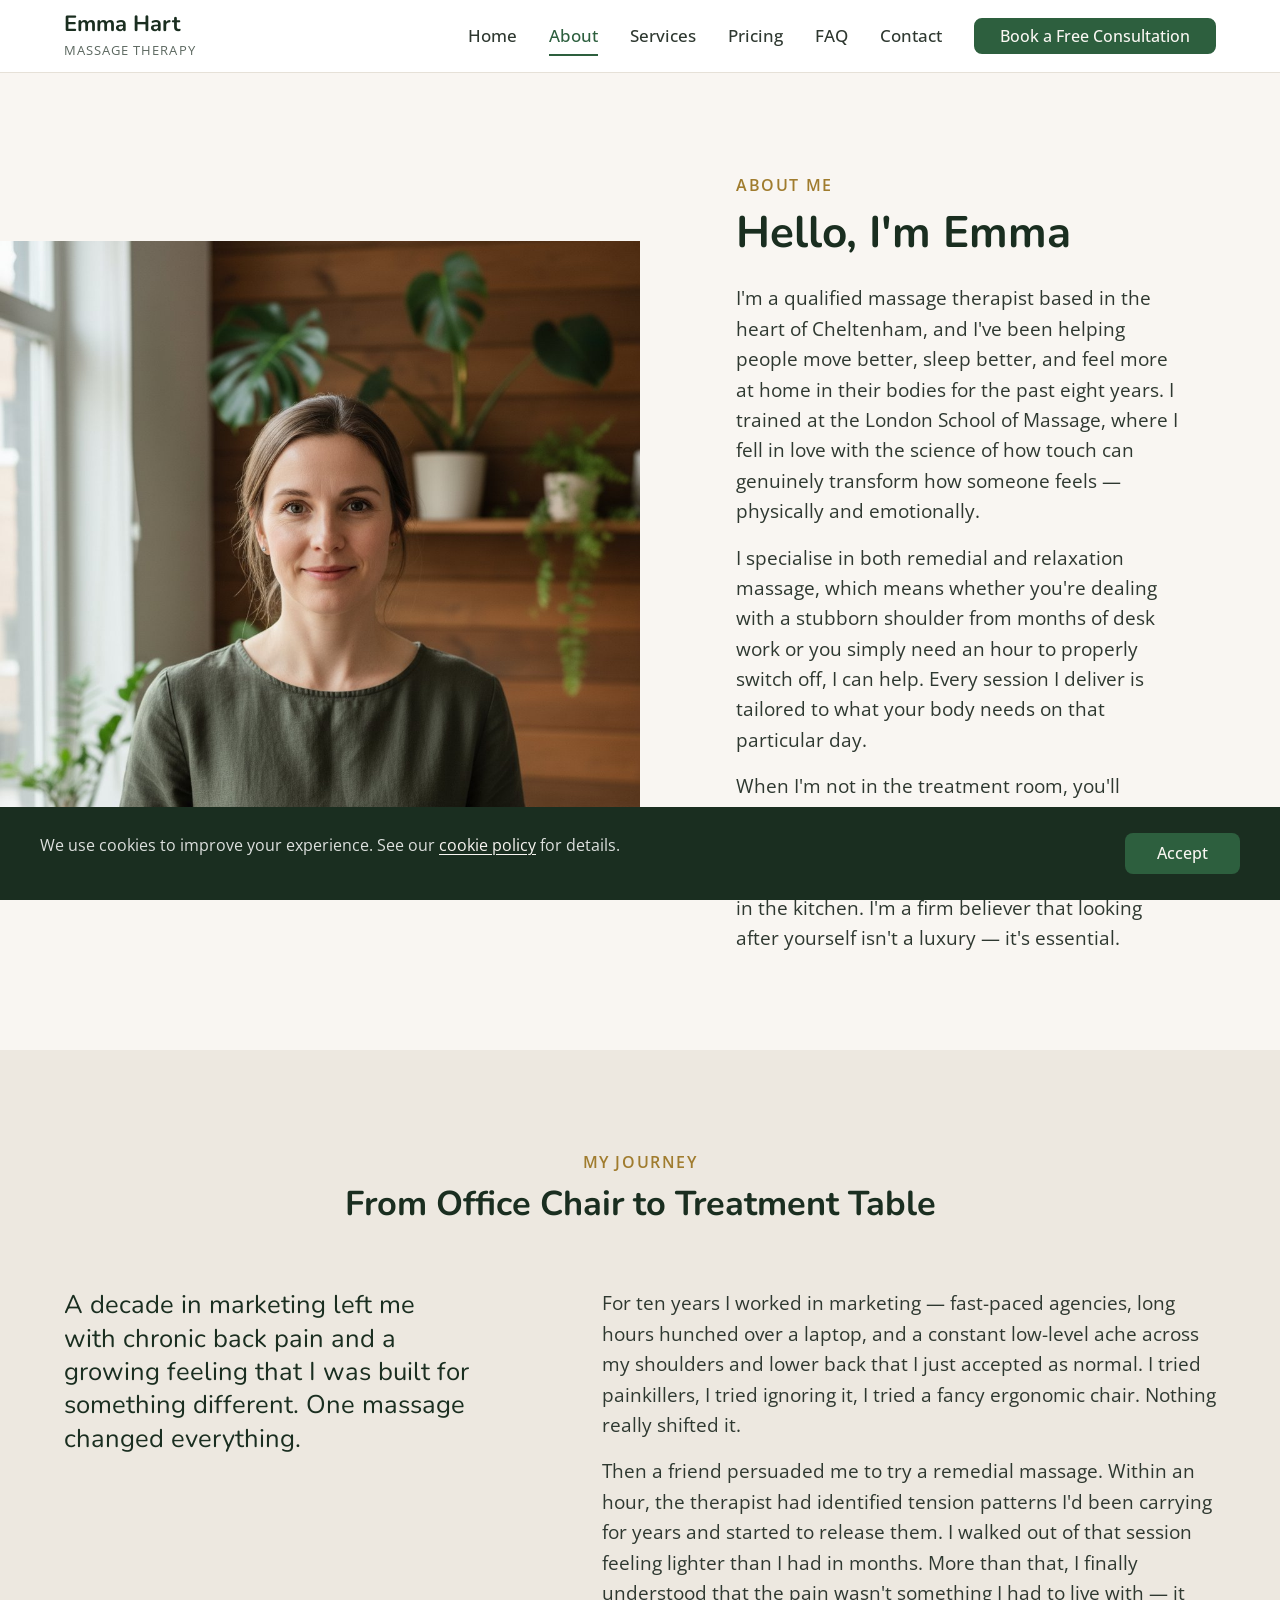
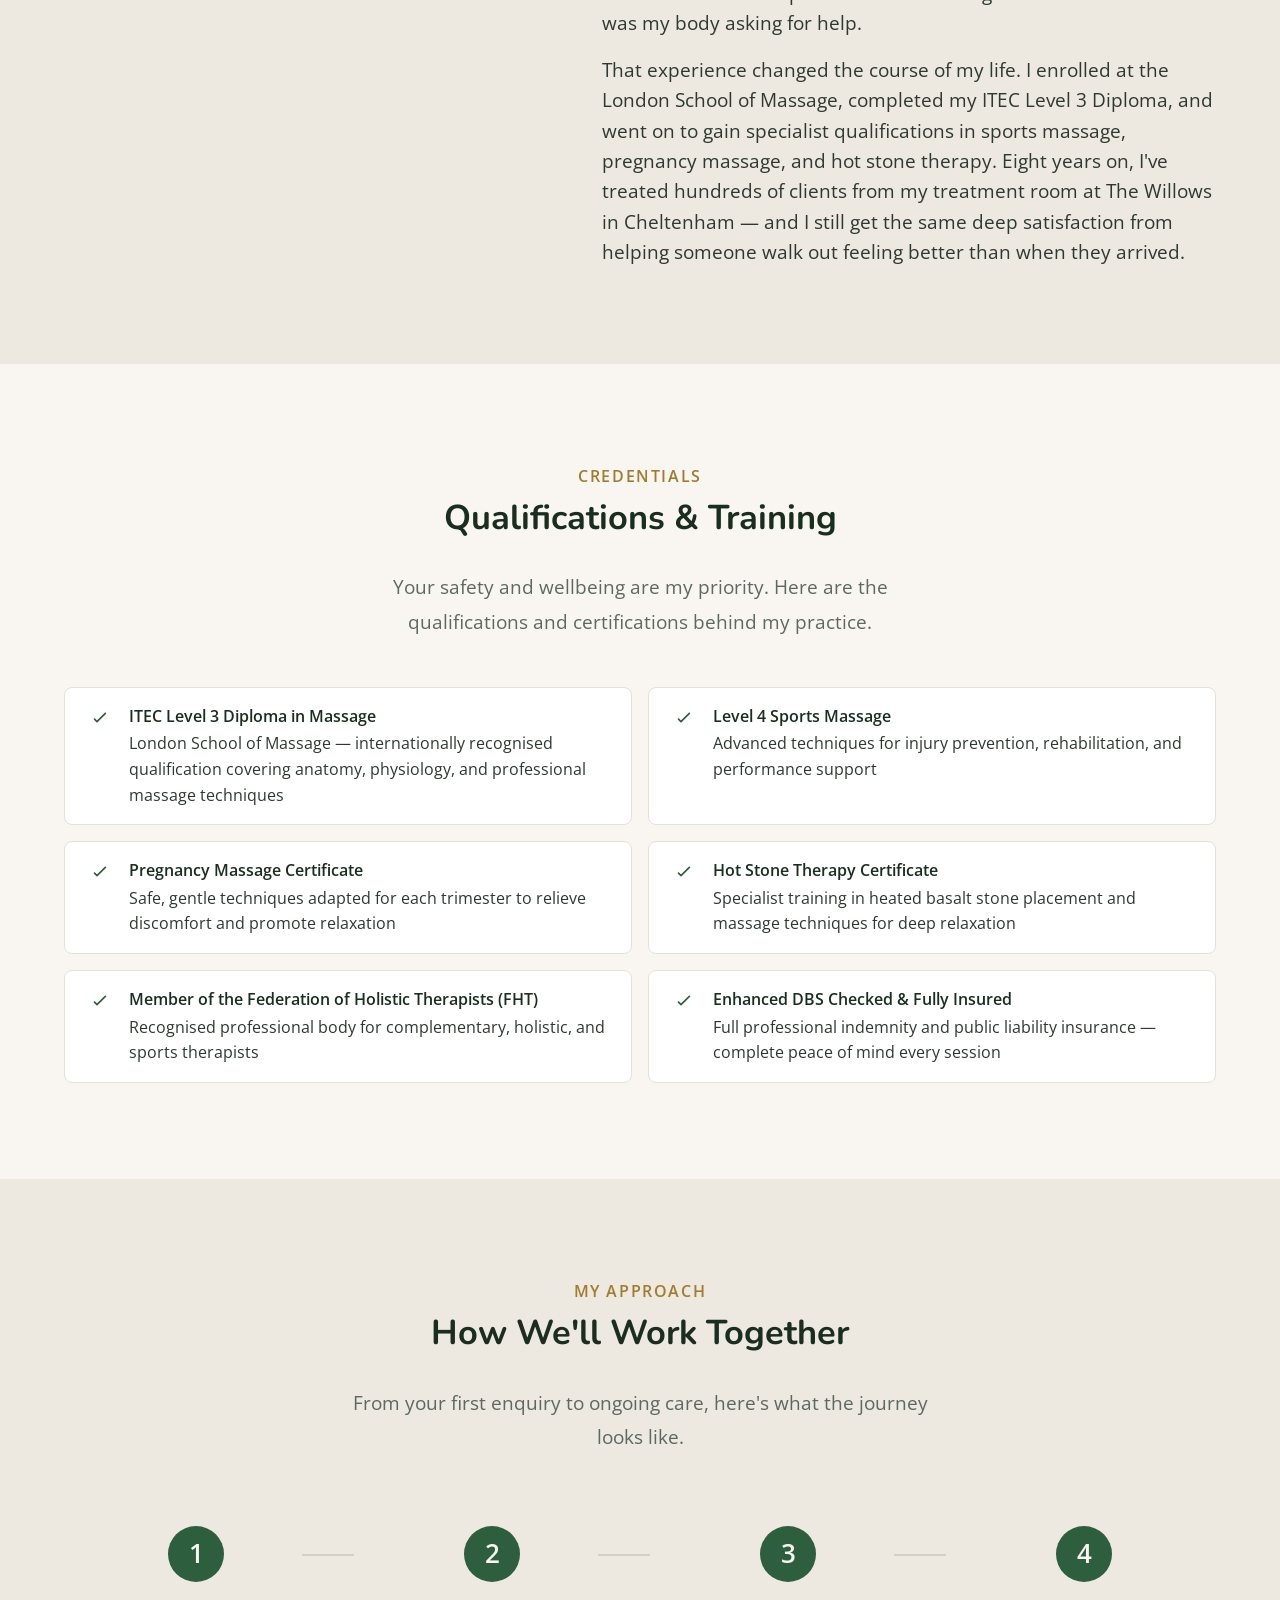
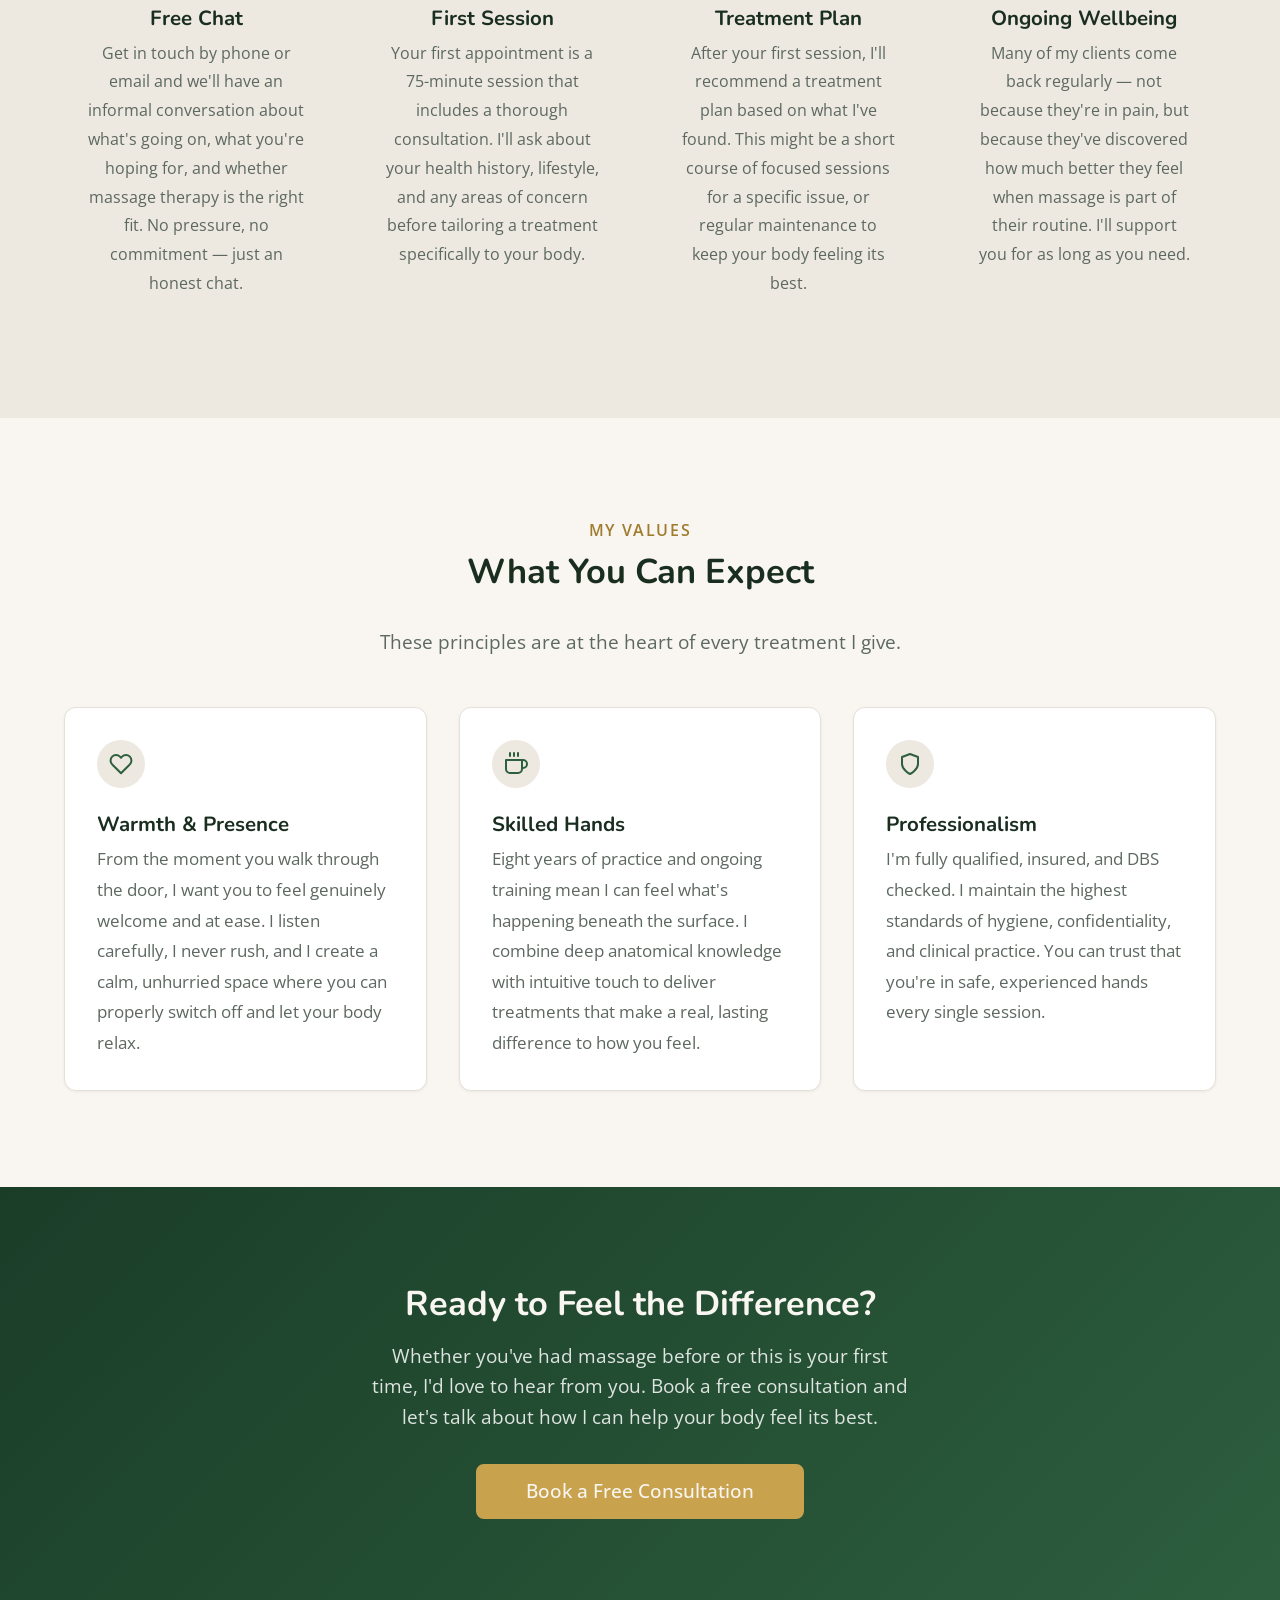
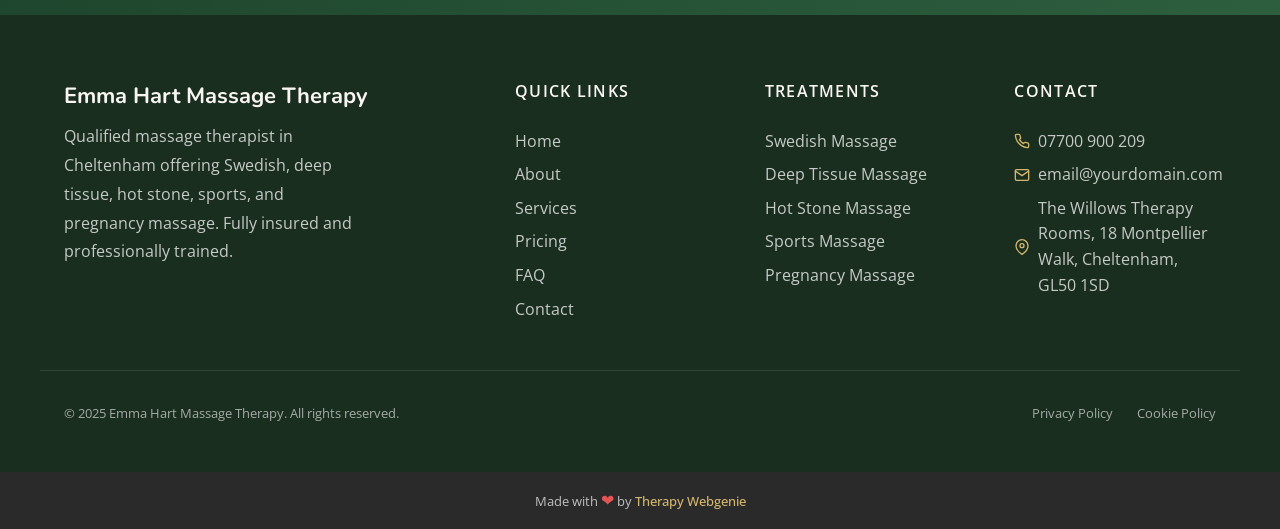
==== commit ed3eb731: "Build complete massage therapy demo site Rich Forest theme (Nunito + Open Sans), showcase hero with " ====
--- a/about.html
+++ b/about.html
@@ -3,21 +3,22 @@
 <head>
   <meta charset="UTF-8">
   <meta name="viewport" content="width=device-width, initial-scale=1.0">
-  <meta name="description" content="About Lauren Cole — qualified massage therapist in Leamington Spa. ITEC qualified, sports massage certified, and dedicated to helping you feel your best.">
-  <title>About Lauren Cole — Truly Empowered Massage Therapy</title>
-
-  <link rel="canonical" href="https://massage-therapist.therapywebgenie.com/about">
+  <meta name="description" content="About Emma Hart — qualified massage therapist in Cheltenham, Gloucestershire. ITEC qualified, sports massage certified, and dedicated to helping you feel your best.">
+  <meta name="author" content="Emma Hart Massage Therapy">
+  <title>About Emma Hart — Emma Hart Massage Therapy</title>
+
+  <link rel="canonical" href="https://trulyempoweredcode.github.io/demo-massage-therapist/about.html">
 
   <meta property="og:type" content="website">
-  <meta property="og:url" content="https://massage-therapist.therapywebgenie.com/about">
-  <meta property="og:title" content="About Lauren Cole — Truly Empowered Massage Therapy">
-  <meta property="og:description" content="About Lauren Cole — qualified massage therapist in Leamington Spa. ITEC qualified, sports massage certified, and dedicated to helping you feel your best.">
-  <meta property="og:image" content="https://massage-therapist.therapywebgenie.com/images/hero.jpg">
+  <meta property="og:url" content="https://trulyempoweredcode.github.io/demo-massage-therapist/about.html">
+  <meta property="og:title" content="About Emma Hart — Emma Hart Massage Therapy">
+  <meta property="og:description" content="About Emma Hart — qualified massage therapist in Cheltenham, Gloucestershire. ITEC qualified, sports massage certified, and dedicated to helping you feel your best.">
+  <meta property="og:image" content="https://trulyempoweredcode.github.io/demo-massage-therapist/images/hero.jpg">
 
   <meta name="twitter:card" content="summary_large_image">
-  <meta name="twitter:title" content="About Lauren Cole — Truly Empowered Massage Therapy">
-  <meta name="twitter:description" content="About Lauren Cole — qualified massage therapist in Leamington Spa. ITEC qualified, sports massage certified, and dedicated to helping you feel your best.">
-  <meta name="twitter:image" content="https://massage-therapist.therapywebgenie.com/images/hero.jpg">
+  <meta name="twitter:title" content="About Emma Hart — Emma Hart Massage Therapy">
+  <meta name="twitter:description" content="About Emma Hart — qualified massage therapist in Cheltenham, Gloucestershire. ITEC qualified, sports massage certified, and dedicated to helping you feel your best.">
+  <meta name="twitter:image" content="https://trulyempoweredcode.github.io/demo-massage-therapist/images/hero.jpg">
 
   <link rel="preconnect" href="https://fonts.googleapis.com">
   <link rel="preconnect" href="https://fonts.gstatic.com" crossorigin>
@@ -26,6 +27,26 @@
   <link rel="stylesheet" href="css/components.css">
   <link rel="stylesheet" href="css/theme.css">
   <!-- PROFILE:schema -->
+  <script type="application/ld+json">
+  {
+    "@context": "https://schema.org",
+    "@type": "LocalBusiness",
+    "name": "Emma Hart Massage Therapy",
+    "description": "Qualified massage therapist in Cheltenham offering Swedish, deep tissue, hot stone, sports, and pregnancy massage. Fully insured and professionally trained.",
+    "url": "https://trulyempoweredcode.github.io/demo-massage-therapist",
+    "telephone": "07700 900 209",
+    "email": "email@yourdomain.com",
+    "address": {
+      "@type": "PostalAddress",
+      "streetAddress": "The Willows Therapy Rooms, 18 Montpellier Walk",
+      "addressLocality": "Cheltenham",
+      "postalCode": "GL50 1SD",
+      "addressCountry": "GB"
+    },
+    "image": "https://trulyempoweredcode.github.io/demo-massage-therapist/images/hero.jpg",
+    "priceRange": "££"
+  }
+  </script>
   <!-- /PROFILE:schema -->
 </head>
 <body>
@@ -33,42 +54,27 @@
   <a href="#main" class="skip-link">Skip to main content</a>
 
   <!-- SECTION: nav -->
-  <nav class="nav nav--two-tier" role="navigation" aria-label="Main navigation">
-    <div class="container">
-      <div class="nav__top">
-        <a href="index.html" class="nav__brand nav__brand--inline">
-          <div class="nav__brand-text">
-            <span class="nav__name"><!-- PROFILE:site_title -->Lauren Cole<!-- /PROFILE:site_title --></span>
-            <span class="nav__title"><!-- PROFILE:site_slogan -->Massage Therapy<!-- /PROFILE:site_slogan --></span>
-          </div>
-        </a>
-        <div class="nav__contact">
-          <div class="nav__contact-item">
-            <svg xmlns="http://www.w3.org/2000/svg" viewBox="0 0 24 24" fill="none" stroke="currentColor" stroke-width="2" stroke-linecap="round" stroke-linejoin="round"><path d="M22 16.92v3a2 2 0 0 1-2.18 2 19.79 19.79 0 0 1-8.63-3.07 19.5 19.5 0 0 1-6-6 19.79 19.79 0 0 1-3.07-8.67A2 2 0 0 1 4.11 2h3a2 2 0 0 1 2 1.72c.127.96.361 1.903.7 2.81a2 2 0 0 1-.45 2.11L8.09 9.91a16 16 0 0 0 6 6l1.27-1.27a2 2 0 0 1 2.11-.45c.907.339 1.85.573 2.81.7A2 2 0 0 1 22 16.92z"></path></svg>
-            <!-- PROFILE:phone_landline --><a href="tel:07700900209">07700 900 209</a><!-- /PROFILE:phone_landline -->
-          </div>
-          <div class="nav__contact-item">
-            <svg xmlns="http://www.w3.org/2000/svg" viewBox="0 0 24 24" fill="none" stroke="currentColor" stroke-width="2" stroke-linecap="round" stroke-linejoin="round"><path d="M4 4h16c1.1 0 2 .9 2 2v12c0 1.1-.9 2-2 2H4c-1.1 0-2-.9-2-2V6c0-1.1.9-2 2-2z"></path><polyline points="22,6 12,13 2,6"></polyline></svg>
-            <!-- PROFILE:email --><a href="mailto:email@yourdomain.com">email@yourdomain.com</a><!-- /PROFILE:email -->
-          </div>
-        </div>
-      </div>
-      <div class="nav__bottom">
-        <div class="nav__links">
-          <a href="index.html" class="nav__link">Home</a>
-          <a href="about.html" class="nav__link nav__link--active">About</a>
-          <a href="services.html" class="nav__link">Services</a>
-          <a href="pricing.html" class="nav__link">Pricing</a>
-          <a href="faq.html" class="nav__link">FAQ</a>
-          <a href="contact.html" class="nav__link">Contact</a>
-          <a href="contact.html" class="btn btn--primary nav__cta">Book a Massage</a>
-        </div>
-        <button class="nav__toggle" aria-label="Toggle menu" aria-expanded="false" aria-controls="mobile-menu">
-          <span class="nav__toggle-bar"></span>
-          <span class="nav__toggle-bar"></span>
-          <span class="nav__toggle-bar"></span>
-        </button>
-      </div>
+  <nav class="nav" role="navigation" aria-label="Main navigation">
+    <div class="container nav__inner">
+      <a href="index.html" class="nav__brand">
+        <!-- PROFILE:logo --><!-- /PROFILE:logo -->
+        <span class="nav__name"><!-- PROFILE:site_title -->Emma Hart<!-- /PROFILE:site_title --></span>
+        <span class="nav__title"><!-- PROFILE:site_slogan -->Massage Therapy<!-- /PROFILE:site_slogan --></span>
+      </a>
+      <div class="nav__links">
+        <a href="index.html" class="nav__link">Home</a>
+        <a href="about.html" class="nav__link nav__link--active">About</a>
+        <a href="services.html" class="nav__link">Services</a>
+        <a href="pricing.html" class="nav__link">Pricing</a>
+        <a href="faq.html" class="nav__link">FAQ</a>
+        <a href="contact.html" class="nav__link">Contact</a>
+        <a href="contact.html" class="btn btn--primary nav__cta">Book a Free Consultation</a>
+      </div>
+      <button class="nav__toggle" aria-label="Toggle menu" aria-expanded="false" aria-controls="mobile-menu">
+        <span class="nav__toggle-bar"></span>
+        <span class="nav__toggle-bar"></span>
+        <span class="nav__toggle-bar"></span>
+      </button>
     </div>
     <div class="nav__mobile" id="mobile-menu" role="menu">
       <a href="index.html" class="nav__link" role="menuitem">Home</a>
@@ -77,17 +83,7 @@
       <a href="pricing.html" class="nav__link" role="menuitem">Pricing</a>
       <a href="faq.html" class="nav__link" role="menuitem">FAQ</a>
       <a href="contact.html" class="nav__link" role="menuitem">Contact</a>
-      <a href="contact.html" class="btn btn--primary" role="menuitem">Book a Massage</a>
-      <div class="nav__mobile-contact">
-        <div class="nav__contact-item">
-          <svg xmlns="http://www.w3.org/2000/svg" viewBox="0 0 24 24" fill="none" stroke="currentColor" stroke-width="2" stroke-linecap="round" stroke-linejoin="round"><path d="M22 16.92v3a2 2 0 0 1-2.18 2 19.79 19.79 0 0 1-8.63-3.07 19.5 19.5 0 0 1-6-6 19.79 19.79 0 0 1-3.07-8.67A2 2 0 0 1 4.11 2h3a2 2 0 0 1 2 1.72c.127.96.361 1.903.7 2.81a2 2 0 0 1-.45 2.11L8.09 9.91a16 16 0 0 0 6 6l1.27-1.27a2 2 0 0 1 2.11-.45c.907.339 1.85.573 2.81.7A2 2 0 0 1 22 16.92z"></path></svg>
-          <a href="tel:07700900209">07700 900 209</a>
-        </div>
-        <div class="nav__contact-item">
-          <svg xmlns="http://www.w3.org/2000/svg" viewBox="0 0 24 24" fill="none" stroke="currentColor" stroke-width="2" stroke-linecap="round" stroke-linejoin="round"><path d="M4 4h16c1.1 0 2 .9 2 2v12c0 1.1-.9 2-2 2H4c-1.1 0-2-.9-2-2V6c0-1.1.9-2 2-2z"></path><polyline points="22,6 12,13 2,6"></polyline></svg>
-          <a href="mailto:email@yourdomain.com">email@yourdomain.com</a>
-        </div>
-      </div>
+      <a href="contact.html" class="btn btn--primary" role="menuitem">Book a Free Consultation</a>
     </div>
   </nav>
   <!-- /SECTION: nav -->
@@ -96,7 +92,7 @@
   <div class="nav-scroll" aria-hidden="true">
     <div class="container nav-scroll__inner">
       <div class="nav-scroll__brand">
-        <span class="nav-scroll__name"><!-- PROFILE:site_title -->Lauren Cole<!-- /PROFILE:site_title --></span>
+        <span class="nav-scroll__name"><!-- PROFILE:site_title -->Emma Hart<!-- /PROFILE:site_title --></span>
         <span class="nav-scroll__title"><!-- PROFILE:site_slogan -->Massage Therapy<!-- /PROFILE:site_slogan --></span>
       </div>
       <div class="nav-scroll__right">
@@ -118,100 +114,108 @@
 
   <main id="main">
 
-    <!-- SECTION: page-header -->
-    <section class="page-header">
-      <div class="container">
-        <span class="section-label">About Lauren</span>
-        <h1>Helping You Feel Your Best</h1>
-        <p>I became a massage therapist because I believe everyone deserves to feel comfortable in their own body. Whether you're in pain, stressed, or simply in need of some time to switch off, I'm here to help.</p>
-      </div>
-    </section>
-    <!-- /SECTION: page-header -->
-
-    <!-- SECTION: about -->
+    <!-- SECTION: about-hero -->
     <section class="about-hero">
       <div class="container about-hero__inner">
         <div class="about-hero__image-wrap">
-          <img src="images/about-portrait.svg" alt="Lauren Cole, massage therapist" class="about-hero__image" width="600" height="800" loading="eager">
+          <img src="images/about-portrait.jpg" alt="Emma Hart, massage therapist at Emma Hart Massage Therapy" class="about-hero__image" width="600" height="800" loading="lazy">
         </div>
         <div class="about-hero__content">
           <span class="section-label">About Me</span>
-          <h2>Hello, I'm Lauren</h2>
-          <p>I'm an ITEC-qualified massage therapist based in Leamington Spa, and I've spent the last eight years helping people get out of pain, manage stress, and take better care of their bodies. Before I retrained, I worked in a busy office environment — long hours at a desk, constant tension in my neck and shoulders, and a growing sense that something needed to change.</p>
-          <p>A sports massage after a half-marathon was the turning point. The therapist didn't just ease the pain — she explained what was happening in my body and showed me how to look after it properly. That single experience sparked something, and within a year I'd enrolled on my ITEC Diploma. I haven't looked back since.</p>
-          <p>When I'm not treating clients, you'll find me running along the canal, experimenting with new recipes in the kitchen, or dragging my reluctant terrier on walks through Jephson Gardens.</p>
-        </div>
-      </div>
-    </section>
-    <!-- /SECTION: about -->
-
-    <!-- SECTION: highlight -->
-    <section class="section reveal">
-      <div class="container container--narrow">
-        <div class="highlight-box">
-          <div class="highlight-box__heading">
-            <h3>My Approach</h3>
-          </div>
-          <div class="highlight-box__content">
-            <p>I believe massage therapy works best when it's truly personal. No two bodies are the same, and no two sessions should be either. Before every treatment, I take the time to understand what's going on — not just the symptoms, but the habits, postures, and stresses that might be contributing.</p>
-            <p>I combine techniques from Swedish massage, deep tissue, sports therapy, and aromatherapy depending on what your body needs that day. Some sessions are about deep, focused work on a stubborn knot. Others are about switching off your nervous system and giving your body permission to rest.</p>
-            <p>My goal is always the same: to help you leave feeling better than when you arrived, and to give you the knowledge and tools to look after yourself between sessions.</p>
-          </div>
-        </div>
-      </div>
-    </section>
-    <!-- /SECTION: highlight -->
+          <h1>Hello, I'm Emma</h1>
+          <p>I'm a qualified massage therapist based in the heart of Cheltenham, and I've been helping people move better, sleep better, and feel more at home in their bodies for the past eight years. I trained at the London School of Massage, where I fell in love with the science of how touch can genuinely transform how someone feels — physically and emotionally.</p>
+          <p>I specialise in both remedial and relaxation massage, which means whether you're dealing with a stubborn shoulder from months of desk work or you simply need an hour to properly switch off, I can help. Every session I deliver is tailored to what your body needs on that particular day.</p>
+          <p>When I'm not in the treatment room, you'll usually find me hiking somewhere in the Cotswolds, unrolling my yoga mat for an early morning flow, or experimenting with a new recipe in the kitchen. I'm a firm believer that looking after yourself isn't a luxury — it's essential.</p>
+        </div>
+      </div>
+    </section>
+    <!-- /SECTION: about-hero -->
+
+    <!-- SECTION: my-journey — story-split component -->
+    <section class="section section--alt">
+      <div class="container">
+        <div class="story-split">
+          <div class="story-split__heading text-center">
+            <span class="section-label">My Journey</span>
+            <h2 style="margin-bottom: var(--space-3xl);">From Office Chair to Treatment Table</h2>
+          </div>
+          <div class="story-split__body" style="gap: var(--space-5xl);">
+            <div class="story-split__lead">
+              <h3>A decade in marketing left me with chronic back pain and a growing feeling that I was built for something different. One massage changed everything.</h3>
+            </div>
+            <div class="story-split__text">
+              <p>For ten years I worked in marketing — fast-paced agencies, long hours hunched over a laptop, and a constant low-level ache across my shoulders and lower back that I just accepted as normal. I tried painkillers, I tried ignoring it, I tried a fancy ergonomic chair. Nothing really shifted it.</p>
+              <p>Then a friend persuaded me to try a remedial massage. Within an hour, the therapist had identified tension patterns I'd been carrying for years and started to release them. I walked out of that session feeling lighter than I had in months. More than that, I finally understood that the pain wasn't something I had to live with — it was my body asking for help.</p>
+              <p>That experience changed the course of my life. I enrolled at the London School of Massage, completed my ITEC Level 3 Diploma, and went on to gain specialist qualifications in sports massage, pregnancy massage, and hot stone therapy. Eight years on, I've treated hundreds of clients from my treatment room at The Willows in Cheltenham — and I still get the same deep satisfaction from helping someone walk out feeling better than when they arrived.</p>
+            </div>
+          </div>
+        </div>
+      </div>
+    </section>
+    <!-- /SECTION: my-journey -->
 
     <!-- SECTION: qualifications -->
-    <section class="section section--alt reveal">
+    <section class="section">
       <div class="container">
         <div class="text-center">
           <span class="section-label">Credentials</span>
-          <h2>Training &amp; Qualifications</h2>
+          <h2>Qualifications &amp; Training</h2>
           <p class="section-subtitle">Your safety and wellbeing are my priority. Here are the qualifications and certifications behind my practice.</p>
         </div>
-        <div class="grid grid--3">
-          <div class="card card--feature">
-            <div class="card__icon">
-              <svg xmlns="http://www.w3.org/2000/svg" viewBox="0 0 24 24" fill="none" stroke="currentColor" stroke-width="2" stroke-linecap="round" stroke-linejoin="round"><path d="M2 3h6a4 4 0 0 1 4 4v14a3 3 0 0 0-3-3H2z"></path><path d="M22 3h-6a4 4 0 0 0-4 4v14a3 3 0 0 1 3-3h7z"></path></svg>
-            </div>
-            <h3 class="card__title">ITEC Level 3 Diploma</h3>
-            <p class="card__text">ITEC Level 3 Diploma in Massage Therapy — internationally recognised qualification covering anatomy, physiology, and professional massage techniques.</p>
-          </div>
-          <div class="card card--feature">
-            <div class="card__icon">
-              <svg xmlns="http://www.w3.org/2000/svg" viewBox="0 0 24 24" fill="none" stroke="currentColor" stroke-width="2" stroke-linecap="round" stroke-linejoin="round"><polygon points="13 2 3 14 12 14 11 22 21 10 12 10 13 2"></polygon></svg>
-            </div>
-            <h3 class="card__title">Sports Massage</h3>
-            <p class="card__text">Certified in sports massage therapy — advanced techniques for injury prevention, rehabilitation, and performance support for athletes at all levels.</p>
-          </div>
-          <div class="card card--feature">
-            <div class="card__icon">
-              <svg xmlns="http://www.w3.org/2000/svg" viewBox="0 0 24 24" fill="none" stroke="currentColor" stroke-width="2" stroke-linecap="round" stroke-linejoin="round"><path d="M20.84 4.61a5.5 5.5 0 0 0-7.78 0L12 5.67l-1.06-1.06a5.5 5.5 0 0 0-7.78 7.78l1.06 1.06L12 21.23l7.78-7.78 1.06-1.06a5.5 5.5 0 0 0 0-7.78z"></path></svg>
-            </div>
-            <h3 class="card__title">Pregnancy Massage</h3>
-            <p class="card__text">Specialist training in pregnancy massage — safe, gentle techniques adapted for each trimester to relieve discomfort and promote relaxation during pregnancy.</p>
-          </div>
-          <div class="card card--feature">
-            <div class="card__icon">
-              <svg xmlns="http://www.w3.org/2000/svg" viewBox="0 0 24 24" fill="none" stroke="currentColor" stroke-width="2" stroke-linecap="round" stroke-linejoin="round"><path d="M12 22s8-4 8-10V5l-8-3-8 3v7c0 6 8 10 8 10z"></path></svg>
-            </div>
-            <h3 class="card__title">Aromatherapy</h3>
-            <p class="card__text">Certified aromatherapist — trained in the therapeutic use of essential oils to enhance massage treatments and support physical and emotional wellbeing.</p>
-          </div>
-          <div class="card card--feature">
-            <div class="card__icon">
-              <svg xmlns="http://www.w3.org/2000/svg" viewBox="0 0 24 24" fill="none" stroke="currentColor" stroke-width="2" stroke-linecap="round" stroke-linejoin="round"><path d="M22 11.08V12a10 10 0 1 1-5.93-9.14"></path><polyline points="22 4 12 14.01 9 11.01"></polyline></svg>
-            </div>
-            <h3 class="card__title">Fully Insured</h3>
-            <p class="card__text">Full professional indemnity and public liability insurance — giving you complete peace of mind every time you step into my treatment room.</p>
-          </div>
-          <div class="card card--feature">
-            <div class="card__icon">
-              <svg xmlns="http://www.w3.org/2000/svg" viewBox="0 0 24 24" fill="none" stroke="currentColor" stroke-width="2" stroke-linecap="round" stroke-linejoin="round"><polyline points="16 18 22 12 16 6"></polyline><polyline points="8 6 2 12 8 18"></polyline></svg>
-            </div>
-            <h3 class="card__title">Ongoing CPD</h3>
-            <p class="card__text">Committed to continuous professional development — regularly attending courses in myofascial release, trigger point therapy, and hot stone techniques.</p>
+        <div class="quals-list">
+          <div class="quals-list__item">
+            <div class="quals-list__icon">
+              <svg xmlns="http://www.w3.org/2000/svg" viewBox="0 0 24 24" fill="none" stroke="currentColor" stroke-width="2" stroke-linecap="round" stroke-linejoin="round"><polyline points="22 4 12 14.01 9 11.01"></polyline></svg>
+            </div>
+            <div class="quals-list__text">
+              <strong>ITEC Level 3 Diploma in Massage</strong>
+              London School of Massage — internationally recognised qualification covering anatomy, physiology, and professional massage techniques
+            </div>
+          </div>
+          <div class="quals-list__item">
+            <div class="quals-list__icon">
+              <svg xmlns="http://www.w3.org/2000/svg" viewBox="0 0 24 24" fill="none" stroke="currentColor" stroke-width="2" stroke-linecap="round" stroke-linejoin="round"><polyline points="22 4 12 14.01 9 11.01"></polyline></svg>
+            </div>
+            <div class="quals-list__text">
+              <strong>Level 4 Sports Massage</strong>
+              Advanced techniques for injury prevention, rehabilitation, and performance support
+            </div>
+          </div>
+          <div class="quals-list__item">
+            <div class="quals-list__icon">
+              <svg xmlns="http://www.w3.org/2000/svg" viewBox="0 0 24 24" fill="none" stroke="currentColor" stroke-width="2" stroke-linecap="round" stroke-linejoin="round"><polyline points="22 4 12 14.01 9 11.01"></polyline></svg>
+            </div>
+            <div class="quals-list__text">
+              <strong>Pregnancy Massage Certificate</strong>
+              Safe, gentle techniques adapted for each trimester to relieve discomfort and promote relaxation
+            </div>
+          </div>
+          <div class="quals-list__item">
+            <div class="quals-list__icon">
+              <svg xmlns="http://www.w3.org/2000/svg" viewBox="0 0 24 24" fill="none" stroke="currentColor" stroke-width="2" stroke-linecap="round" stroke-linejoin="round"><polyline points="22 4 12 14.01 9 11.01"></polyline></svg>
+            </div>
+            <div class="quals-list__text">
+              <strong>Hot Stone Therapy Certificate</strong>
+              Specialist training in heated basalt stone placement and massage techniques for deep relaxation
+            </div>
+          </div>
+          <div class="quals-list__item">
+            <div class="quals-list__icon">
+              <svg xmlns="http://www.w3.org/2000/svg" viewBox="0 0 24 24" fill="none" stroke="currentColor" stroke-width="2" stroke-linecap="round" stroke-linejoin="round"><polyline points="22 4 12 14.01 9 11.01"></polyline></svg>
+            </div>
+            <div class="quals-list__text">
+              <strong>Member of the Federation of Holistic Therapists (FHT)</strong>
+              Recognised professional body for complementary, holistic, and sports therapists
+            </div>
+          </div>
+          <div class="quals-list__item">
+            <div class="quals-list__icon">
+              <svg xmlns="http://www.w3.org/2000/svg" viewBox="0 0 24 24" fill="none" stroke="currentColor" stroke-width="2" stroke-linecap="round" stroke-linejoin="round"><polyline points="22 4 12 14.01 9 11.01"></polyline></svg>
+            </div>
+            <div class="quals-list__text">
+              <strong>Enhanced DBS Checked &amp; Fully Insured</strong>
+              Full professional indemnity and public liability insurance — complete peace of mind every session
+            </div>
           </div>
         </div>
       </div>
@@ -219,45 +223,80 @@
     <!-- /SECTION: qualifications -->
 
     <!-- SECTION: approach -->
-    <section class="section reveal">
+    <section class="section section--alt">
       <div class="container">
         <div class="text-center">
-          <span class="section-label">Your Journey</span>
-          <h2>How a Session Works</h2>
-          <p class="section-subtitle">From the moment you arrive to the aftercare advice you take home, here's what a typical visit looks like.</p>
+          <span class="section-label">My Approach</span>
+          <h2>How We'll Work Together</h2>
+          <p class="section-subtitle">From your first enquiry to ongoing care, here's what the journey looks like.</p>
         </div>
         <div class="steps steps--connected steps--4">
           <div class="step">
             <div class="step__number">1</div>
-            <h3 class="step__title">Arrive &amp; Settle</h3>
-            <p class="step__text">My treatment room is warm, quiet, and private. You'll have time to settle in, change, and let the outside world fall away before we begin.</p>
+            <h3 class="step__title">Free Chat</h3>
+            <p class="step__text">Get in touch by phone or email and we'll have an informal conversation about what's going on, what you're hoping for, and whether massage therapy is the right fit. No pressure, no commitment — just an honest chat.</p>
           </div>
           <div class="step">
             <div class="step__number">2</div>
-            <h3 class="step__title">Discussion</h3>
-            <p class="step__text">We'll talk through how you're feeling, any areas of pain or tension, and what you'd like to get from the session. First visits include a full health consultation.</p>
+            <h3 class="step__title">First Session</h3>
+            <p class="step__text">Your first appointment is a 75-minute session that includes a thorough consultation. I'll ask about your health history, lifestyle, and any areas of concern before tailoring a treatment specifically to your body.</p>
           </div>
           <div class="step">
             <div class="step__number">3</div>
-            <h3 class="step__title">Treatment</h3>
-            <p class="step__text">Your massage — tailored to your body and your needs. I'll adjust pressure and technique throughout, and you're always welcome to give feedback during the session.</p>
+            <h3 class="step__title">Treatment Plan</h3>
+            <p class="step__text">After your first session, I'll recommend a treatment plan based on what I've found. This might be a short course of focused sessions for a specific issue, or regular maintenance to keep your body feeling its best.</p>
           </div>
           <div class="step">
             <div class="step__number">4</div>
-            <h3 class="step__title">Aftercare</h3>
-            <p class="step__text">Afterwards, I'll share stretches, hydration tips, and self-care advice to help you get the most from your treatment and keep your body feeling good between visits.</p>
+            <h3 class="step__title">Ongoing Wellbeing</h3>
+            <p class="step__text">Many of my clients come back regularly — not because they're in pain, but because they've discovered how much better they feel when massage is part of their routine. I'll support you for as long as you need.</p>
           </div>
         </div>
       </div>
     </section>
     <!-- /SECTION: approach -->
 
+    <!-- SECTION: values -->
+    <section class="section">
+      <div class="container">
+        <div class="text-center">
+          <span class="section-label">My Values</span>
+          <h2>What You Can Expect</h2>
+          <p class="section-subtitle">These principles are at the heart of every treatment I give.</p>
+        </div>
+        <div class="grid grid--3">
+          <div class="card">
+            <div class="card__icon">
+              <svg xmlns="http://www.w3.org/2000/svg" viewBox="0 0 24 24" fill="none" stroke="currentColor" stroke-width="2" stroke-linecap="round" stroke-linejoin="round"><path d="M20.84 4.61a5.5 5.5 0 0 0-7.78 0L12 5.67l-1.06-1.06a5.5 5.5 0 0 0-7.78 7.78l1.06 1.06L12 21.23l7.78-7.78 1.06-1.06a5.5 5.5 0 0 0 0-7.78z"></path></svg>
+            </div>
+            <h3 class="card__title">Warmth &amp; Presence</h3>
+            <p class="card__text">From the moment you walk through the door, I want you to feel genuinely welcome and at ease. I listen carefully, I never rush, and I create a calm, unhurried space where you can properly switch off and let your body relax.</p>
+          </div>
+          <div class="card">
+            <div class="card__icon">
+              <svg xmlns="http://www.w3.org/2000/svg" viewBox="0 0 24 24" fill="none" stroke="currentColor" stroke-width="2" stroke-linecap="round" stroke-linejoin="round"><path d="M18 8h1a4 4 0 0 1 0 8h-1"></path><path d="M2 8h16v9a4 4 0 0 1-4 4H6a4 4 0 0 1-4-4V8z"></path><line x1="6" y1="1" x2="6" y2="4"></line><line x1="10" y1="1" x2="10" y2="4"></line><line x1="14" y1="1" x2="14" y2="4"></line></svg>
+            </div>
+            <h3 class="card__title">Skilled Hands</h3>
+            <p class="card__text">Eight years of practice and ongoing training mean I can feel what's happening beneath the surface. I combine deep anatomical knowledge with intuitive touch to deliver treatments that make a real, lasting difference to how you feel.</p>
+          </div>
+          <div class="card">
+            <div class="card__icon">
+              <svg xmlns="http://www.w3.org/2000/svg" viewBox="0 0 24 24" fill="none" stroke="currentColor" stroke-width="2" stroke-linecap="round" stroke-linejoin="round"><path d="M12 22s8-4 8-10V5l-8-3-8 3v7c0 6 8 10 8 10z"></path></svg>
+            </div>
+            <h3 class="card__title">Professionalism</h3>
+            <p class="card__text">I'm fully qualified, insured, and DBS checked. I maintain the highest standards of hygiene, confidentiality, and clinical practice. You can trust that you're in safe, experienced hands every single session.</p>
+          </div>
+        </div>
+      </div>
+    </section>
+    <!-- /SECTION: values -->
+
     <!-- SECTION: cta -->
-    <section class="section cta-banner reveal">
+    <section class="section cta-banner">
       <div class="container text-center">
-        <h2>Ready to Book Your First Session?</h2>
-        <p>Whether you've had massage before or this is your first time, I'll make sure you feel comfortable and looked after from start to finish. Get in touch to arrange your appointment.</p>
-        <a href="contact.html" class="btn btn--accent">Book a Massage</a>
+        <h2>Ready to Feel the Difference?</h2>
+        <p>Whether you've had massage before or this is your first time, I'd love to hear from you. Book a free consultation and let's talk about how I can help your body feel its best.</p>
+        <a href="contact.html" class="btn btn--accent">Book a Free Consultation</a>
       </div>
     </section>
     <!-- /SECTION: cta -->
@@ -268,8 +307,8 @@
   <footer class="footer">
     <div class="container footer__inner">
       <div class="footer__brand">
-        <p class="footer__brand-name">Lauren Cole</p>
-        <p class="footer__brand-text">Qualified massage therapist in Leamington Spa. Professional, personalised treatments to ease tension, reduce pain, and restore your sense of wellbeing.</p>
+        <p class="footer__brand-name">Emma Hart Massage Therapy</p>
+        <p class="footer__brand-text">Qualified massage therapist in Cheltenham offering Swedish, deep tissue, hot stone, sports, and pregnancy massage. Fully insured and professionally trained.</p>
       </div>
       <div class="footer__col">
         <p class="footer__heading">Quick Links</p>
@@ -286,11 +325,10 @@
         <p class="footer__heading">Treatments</p>
         <div class="footer__links">
           <a href="services.html#service-swedish" class="footer__link">Swedish Massage</a>
-          <a href="services.html#service-deep-tissue" class="footer__link">Deep Tissue</a>
+          <a href="services.html#service-deep-tissue" class="footer__link">Deep Tissue Massage</a>
+          <a href="services.html#service-hot-stone" class="footer__link">Hot Stone Massage</a>
           <a href="services.html#service-sports" class="footer__link">Sports Massage</a>
-          <a href="services.html#service-hot-stone" class="footer__link">Hot Stone</a>
           <a href="services.html#service-pregnancy" class="footer__link">Pregnancy Massage</a>
-          <a href="services.html#service-aromatherapy" class="footer__link">Aromatherapy</a>
         </div>
       </div>
       <div class="footer__col">
@@ -305,12 +343,12 @@
         </div>
         <div class="footer__contact-item">
           <svg xmlns="http://www.w3.org/2000/svg" viewBox="0 0 24 24" fill="none" stroke="currentColor" stroke-width="2" stroke-linecap="round" stroke-linejoin="round"><path d="M21 10c0 7-9 13-9 13s-9-6-9-13a9 9 0 0 1 18 0z"></path><circle cx="12" cy="10" r="3"></circle></svg>
-          <!-- PROFILE:address --><span>26 High Street, Leamington Spa, CV32</span><!-- /PROFILE:address -->
+          <!-- PROFILE:address --><span>The Willows Therapy Rooms, 18 Montpellier Walk, Cheltenham, GL50 1SD</span><!-- /PROFILE:address -->
         </div>
       </div>
     </div>
     <div class="container footer__bottom">
-      <p class="footer__copyright">&copy; 2026 Truly Empowered Massage Therapy. All rights reserved.</p>
+      <p class="footer__copyright">&copy; 2025 Emma Hart Massage Therapy. All rights reserved.</p>
       <div class="footer__legal">
         <a href="privacy.html">Privacy Policy</a>
         <a href="cookies-policy.html">Cookie Policy</a>
--- a/css/components.css
+++ b/css/components.css
@@ -2520,7 +2520,7 @@
   }
 
   .about-hero__inner > div:last-child {
-    padding: var(--space-2xl) var(--space-4xl) var(--space-2xl) var(--space-4xl);
+    padding: var(--space-4xl);
   }
 }
 
@@ -2552,16 +2552,16 @@
   width: 32px;
   height: 32px;
   border-radius: var(--radius-full);
-  background-color: var(--color-primary);
-  color: var(--color-text-inverse);
+  background-color: transparent;
+  color: var(--color-primary);
   display: flex;
   align-items: center;
   justify-content: center;
 }
 
 .quals-list__icon svg {
-  width: 16px;
-  height: 16px;
+  width: 20px;
+  height: 20px;
 }
 
 .quals-list__text {
@@ -2635,7 +2635,7 @@
 /* Service section wrapper — use around each service block */
 .service-section {
   padding: 96px 0;
-  border-bottom: 1px solid var(--color-border-light);
+  border-bottom: 2px solid var(--color-border);
 }
 
 .service-section:last-of-type {
--- a/css/theme.css
+++ b/css/theme.css
@@ -1,61 +1,61 @@
 /* =============================================
-   THEME: Warm Mocha
-   Cosy premium — coffee shops, interiors, barbers, boutique coaches
-   Font Pairing: Warm Serif (Lora + Nunito)
+   THEME: Rich Forest
+   Earthy, grounding — massage, bodywork, holistic wellness
+   Font Pairing: Friendly (Nunito + Open Sans)
    ============================================= */
 
 /* --- Google Fonts --- */
-@import url('https://fonts.googleapis.com/css2?family=Lora:ital,wght@0,400;0,600;0,700;1,400&family=Nunito:wght@400;500;600;700&display=swap');
+@import url('https://fonts.googleapis.com/css2?family=Nunito:wght@400;600;700;800&family=Open+Sans:wght@400;500;600;700&display=swap');
 
 /* --- Theme Variables --- */
 :root {
   /* Colour Palette */
-  --color-primary: #6B4C3B;
-  --color-primary-light: #8A6A58;
-  --color-primary-dark: #4A3228;
-  --color-secondary: #C9A46B;
-  --color-secondary-light: #D4B888;
-  --color-secondary-dark: #A07F48;
-  --color-accent: #2A7B6E;
-  --color-accent-light: #3E9E8E;
+  --color-primary: #2D5F3E;
+  --color-primary-light: #4A7D5A;
+  --color-primary-dark: #1A3D28;
+  --color-secondary: #C9A24E;
+  --color-secondary-light: #D4B76E;
+  --color-secondary-dark: #A07C2E;
+  --color-accent: #B86B4A;
+  --color-accent-light: #CC8A6E;
 
-  --color-bg: #FAF6F1;
-  --color-bg-alt: #F0E8DF;
-  --color-bg-dark: #2E221A;
+  --color-bg: #F9F6F2;
+  --color-bg-alt: #EDE8E0;
+  --color-bg-dark: #1A2E20;
   --color-surface: #FFFFFF;
-  --color-surface-alt: #F7F2EC;
+  --color-surface-alt: #F4F0EA;
 
-  --color-text: #3A3028;
-  --color-text-light: #6E5F54;
-  --color-text-inverse: #FAF6F1;
-  --color-text-heading: #221A14;
+  --color-text: #2E3830;
+  --color-text-light: #5C6860;
+  --color-text-inverse: #F9F6F2;
+  --color-text-heading: #1A2E20;
 
-  --color-border: #E0D4C8;
-  --color-border-light: #ECE4DA;
+  --color-border: #D4CEC4;
+  --color-border-light: #E6E1D8;
 
-  --color-success: #2A7B6E;
+  --color-success: #4A7D5A;
   --color-error: #B84A3A;
 
   /* Typography */
-  --font-heading: 'Lora', Georgia, 'Times New Roman', serif;
-  --font-body: 'Nunito', -apple-system, BlinkMacSystemFont, 'Segoe UI', Roboto, sans-serif;
+  --font-heading: 'Nunito', -apple-system, BlinkMacSystemFont, 'Segoe UI', Roboto, sans-serif;
+  --font-body: 'Open Sans', -apple-system, BlinkMacSystemFont, 'Segoe UI', Roboto, sans-serif;
 
-  /* Heading Sizes */
+  /* Heading Size Overrides */
   --text-h1-desktop: 2.75rem;
-  --text-h2-desktop: 2.2rem;
-  --text-h3-desktop: 1.65rem;
+  --text-h2-desktop: 2.15rem;
+  --text-h3-desktop: 1.6rem;
 }
 
 /* --- Theme Overrides --- */
 
-/* Contact page heading cap */
+/* Contact page headings — cap at --text-xl */
 .contact-info h2,
 .contact-form-wrap .card h2,
 .contact-form-card h2 {
   font-size: var(--text-xl);
 }
 
-/* Testimonial stars centering */
+/* Testimonial stars centering on centered sections */
 .text-center .testimonial__stars,
 .testimonial--standalone .testimonial__stars {
   justify-content: center;
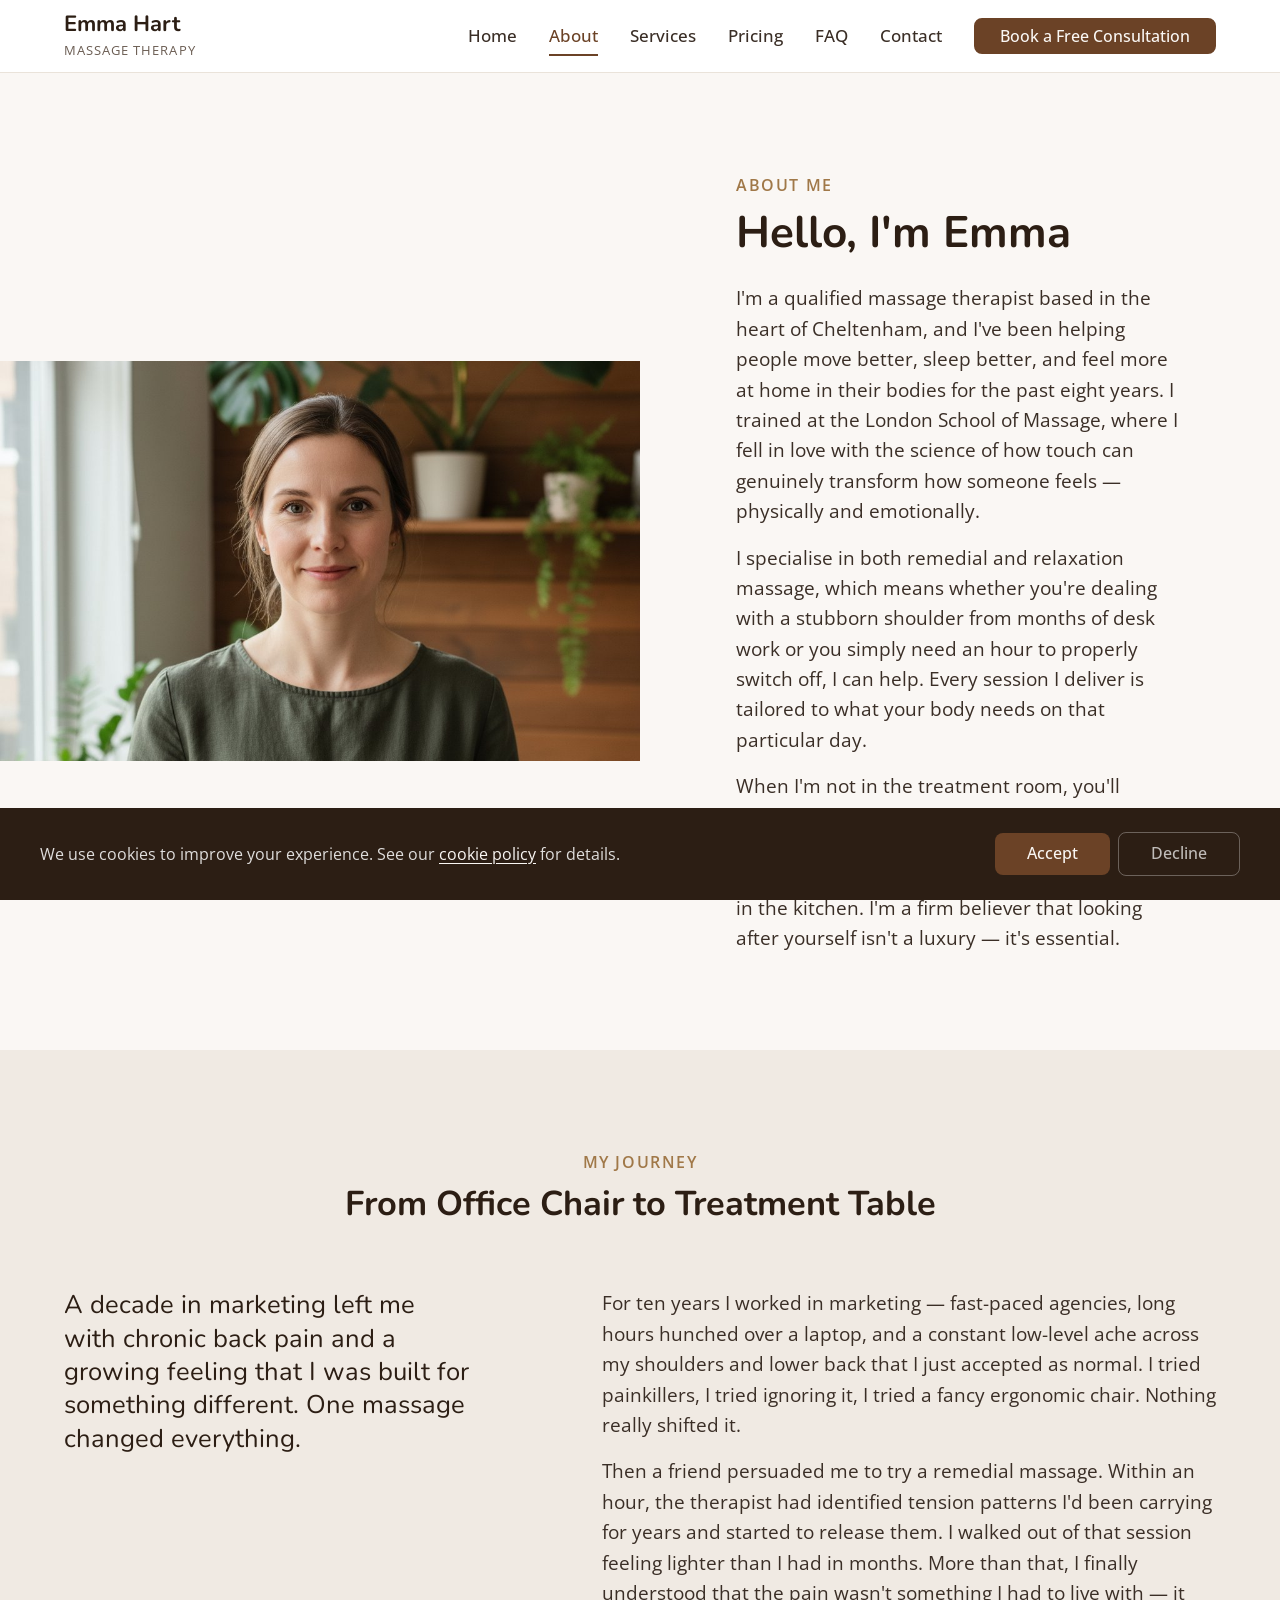
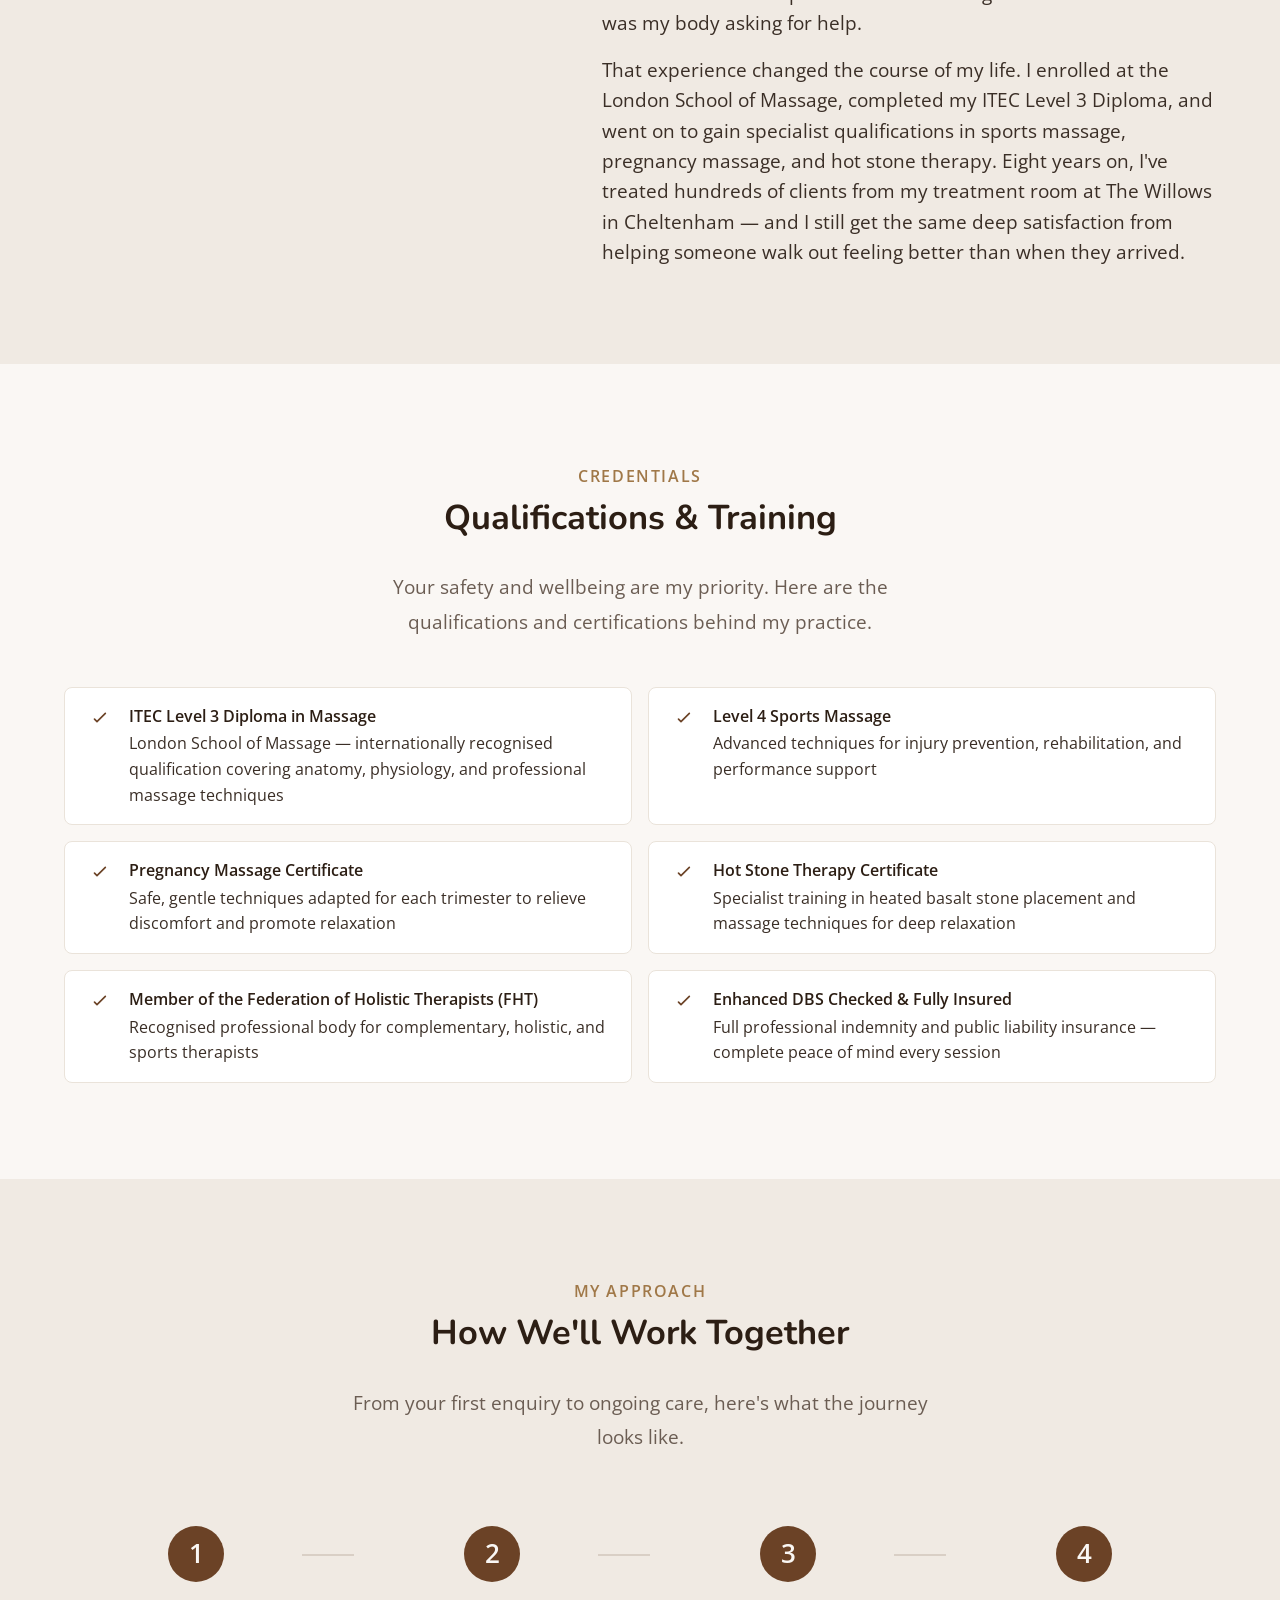
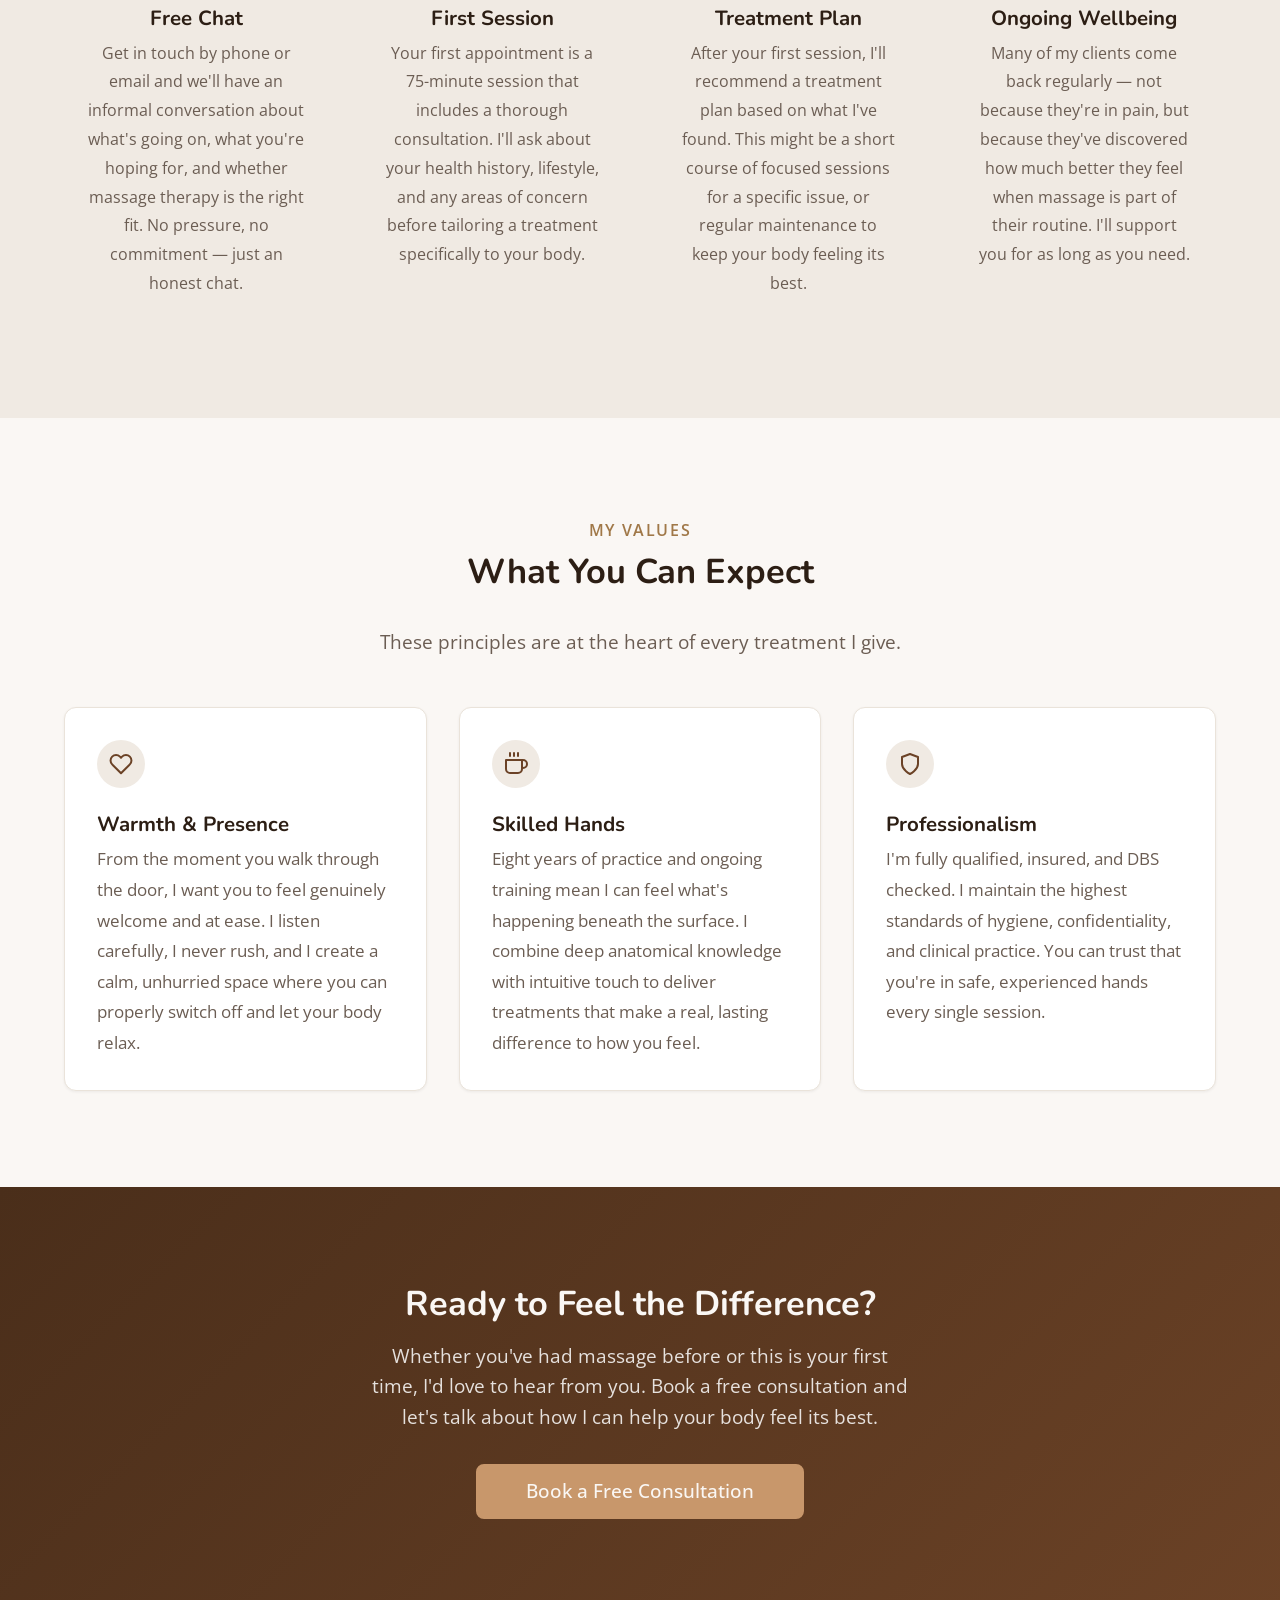
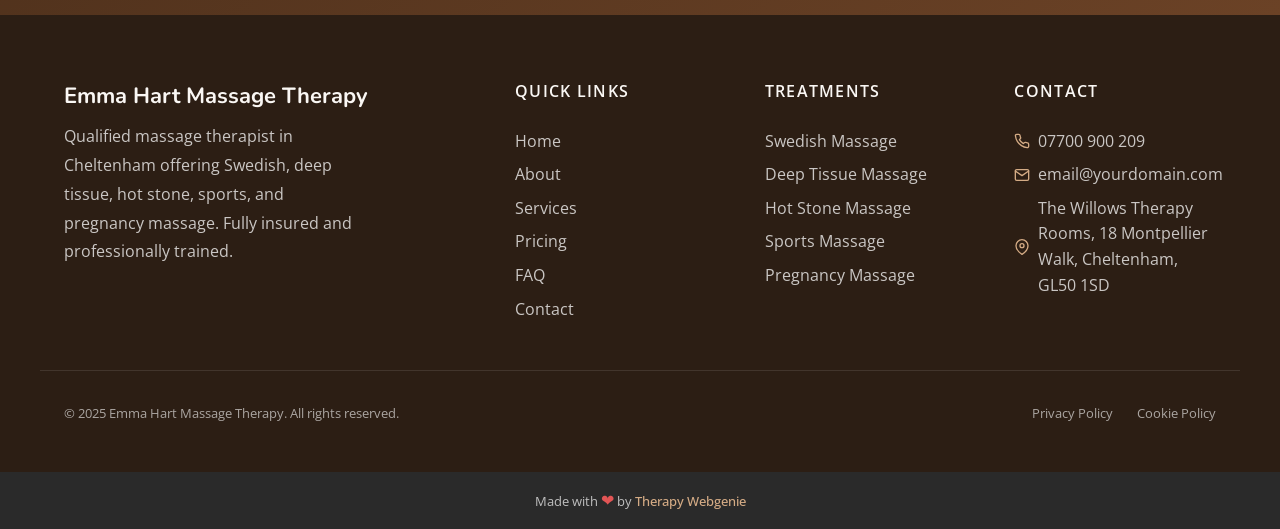
==== commit 9bc76371: "Switch about page portrait to background-image for full-bleed coverage Co-Authored-By: Claude Opus 4" ====
--- a/about.html
+++ b/about.html
@@ -117,8 +117,7 @@
     <!-- SECTION: about-hero -->
     <section class="about-hero">
       <div class="container about-hero__inner">
-        <div class="about-hero__image-wrap">
-          <img src="images/about-portrait.jpg" alt="Emma Hart, massage therapist at Emma Hart Massage Therapy" class="about-hero__image" width="600" height="800" loading="lazy">
+        <div class="about-hero__image-wrap" style="background-image: url('images/about-portrait.jpg');" role="img" aria-label="Emma Hart, massage therapist at Emma Hart Massage Therapy">
         </div>
         <div class="about-hero__content">
           <span class="section-label">About Me</span>
@@ -365,7 +364,7 @@
   <div class="cookie-banner" role="dialog" aria-label="Cookie consent">
     <div class="cookie-banner__inner">
       <p class="cookie-banner__text">We use cookies to improve your experience. See our <a href="cookies-policy.html">cookie policy</a> for details.</p>
-      <button class="cookie-banner__accept">Accept</button>
+      <div class="cookie-banner__buttons"><button class="cookie-banner__accept">Accept</button><button class="cookie-banner__decline">Decline</button></div>
     </div>
   </div>
 
--- a/css/components.css
+++ b/css/components.css
@@ -741,6 +741,8 @@
   padding: var(--space-xs) var(--space-md);
   border-radius: var(--radius-full);
   border: 1px solid var(--color-border);
+  text-align: left;
+  white-space: nowrap;
 }
 
 .hero__ticks svg {
@@ -1044,6 +1046,9 @@
   order: 1;
   width: 100%;
   min-height: 300px;
+  background-size: cover;
+  background-position: center;
+  background-repeat: no-repeat;
 }
 
 .hero--half .hero__image-placeholder,
@@ -1571,7 +1576,7 @@
 
 .hero--showcase .hero__content {
   order: 1;
-  max-width: 540px;
+  max-width: 600px;
   padding: 40px;
   border-radius: 20px;
   backdrop-filter: blur(6px);
@@ -1584,7 +1589,7 @@
 }
 
 .hero--showcase .hero__ticks {
-  flex-wrap: nowrap;
+  margin-bottom: 0;
 }
 
 /* --- Dark card (default) --- */
@@ -1607,15 +1612,10 @@
 
 .hero--showcase-dark .hero__ticks li {
   color: rgba(255, 255, 255, 0.9);
-  background-color: rgba(255, 255, 255, 0.1);
-  border-color: rgba(255, 255, 255, 0.2);
-}
-
-/* Left/right cards: strip pill bg/border to keep card compact */
-.hero--showcase-dark:not(.hero--showcase-center) .hero__ticks li {
   background: none;
   border: none;
-  padding: 0;
+  padding: var(--space-xs) 0;
+  border-radius: 0;
 }
 
 .hero--showcase-dark .hero__ticks svg {
@@ -1663,15 +1663,10 @@
 
 .hero--showcase-light .hero__ticks li {
   color: var(--color-text);
-  background-color: rgba(0, 0, 0, 0.06);
-  border-color: rgba(0, 0, 0, 0.1);
-}
-
-/* Left/right cards: strip pill bg/border to keep card compact */
-.hero--showcase-light:not(.hero--showcase-center) .hero__ticks li {
   background: none;
   border: none;
-  padding: 0;
+  padding: var(--space-xs) 0;
+  border-radius: 0;
 }
 
 .hero--showcase-light .hero__ticks svg {
@@ -1762,6 +1757,12 @@
   .hero--showcase .hero__content {
     max-width: 100%;
     padding: 28px;
+  }
+
+  /* Card is full-width on mobile — buttons and ticks can wrap */
+  .hero--showcase .hero__actions,
+  .hero--showcase .hero__ticks {
+    flex-wrap: wrap;
   }
 
   /* Reset alignment on mobile — always left-aligned full-width */
@@ -1865,6 +1866,20 @@
   border-color: rgba(255, 255, 255, 0.3);
 }
 
+/* Mobile menu resets — overlay has a white background, so restore dark text */
+.nav--transparent-dark .nav__mobile .nav__link {
+  color: var(--color-text);
+}
+
+.nav--transparent-dark .nav__mobile .nav__link:hover,
+.nav--transparent-dark .nav__mobile .nav__link--active {
+  color: var(--color-primary);
+}
+
+.nav--transparent-dark .nav__mobile .nav__toggle-bar {
+  background-color: var(--color-text);
+}
+
 /* Two-tier dark */
 .nav--two-tier.nav--transparent-dark {
   border-bottom: 1px solid rgba(255, 255, 255, 0.1);
@@ -1968,6 +1983,15 @@
   grid-template-columns: 1fr;
   gap: var(--space-2xl);
   align-items: center;
+}
+
+.intro__image-wrap {
+  background-size: cover;
+  background-position: center;
+  background-repeat: no-repeat;
+  border-radius: var(--radius-lg);
+  overflow: hidden;
+  min-height: 400px;
 }
 
 .intro__image {
@@ -2467,6 +2491,13 @@
 .about-hero h1,
 .about-hero h2 {
   margin-bottom: var(--space-lg);
+}
+
+.about-hero__image-wrap {
+  background-size: cover;
+  background-position: center;
+  background-repeat: no-repeat;
+  min-height: 400px;
 }
 
 .about-hero__image {
@@ -3460,6 +3491,58 @@
 }
 
 /* =============================================
+   CONTENT: STORY TEXT
+   Centred header spanning full width, then a
+   two-column layout: large pull-quote (left)
+   and regular body text (right).
+   ============================================= */
+.story-text {
+  max-width: var(--container-wide);
+  margin: 0 auto;
+}
+
+.story-text__header {
+  text-align: center;
+  margin-bottom: var(--space-2xl);
+}
+
+.story-text__body {
+  display: grid;
+  grid-template-columns: 1fr;
+  gap: var(--space-xl);
+  align-items: start;
+}
+
+.story-text__quote {
+  font-family: var(--font-heading);
+  font-size: var(--text-xl);
+  font-weight: 400;
+  line-height: 1.4;
+  font-style: italic;
+  color: var(--color-text-heading);
+}
+
+.story-text__content p {
+  color: var(--color-text-light);
+  line-height: var(--line-height-relaxed);
+}
+
+.story-text__content p + p {
+  margin-top: var(--space-md);
+}
+
+@media (min-width: 768px) {
+  .story-text__header {
+    margin-bottom: var(--space-3xl);
+  }
+
+  .story-text__body {
+    grid-template-columns: 1fr 1.5fr;
+    gap: var(--space-3xl);
+  }
+}
+
+/* =============================================
    CONTENT: HIGHLIGHT BOX
    Colored left panel + white right panel.
    Used for standout callouts / key messages.
@@ -3694,6 +3777,7 @@
 .icon-box--left {
   text-align: left;
   display: flex;
+  align-items: center;
   gap: var(--space-lg);
 }
 
@@ -4711,7 +4795,7 @@
 }
 
 .comparison__card h3 {
-  font-size: var(--text-md);
+  font-size: var(--text-xl);
   margin-bottom: var(--space-lg);
 }
 
@@ -5039,11 +5123,15 @@
   width: 24px;
   height: 24px;
   color: var(--color-primary);
-  transition: transform var(--transition-base);
-}
-
-.accordion__item--open .accordion__icon {
-  transform: rotate(45deg);
+}
+
+.accordion__icon-vertical {
+  transition: transform var(--transition-base), opacity var(--transition-base);
+}
+
+.accordion__item--open .accordion__icon-vertical {
+  transform: scaleY(0);
+  opacity: 0;
 }
 
 .accordion__content {
@@ -5181,12 +5269,13 @@
    ============================================= */
 .comparison-table {
   width: 100%;
-  border-collapse: collapse;
+  border-collapse: separate;
+  border-spacing: 0;
   background-color: var(--color-surface);
   border-radius: var(--radius-lg);
   overflow: hidden;
   box-shadow: var(--shadow-sm);
-  border: 1px solid var(--color-border-light);
+  border: 2px solid #ccc;
 }
 
 .comparison-table thead th {
@@ -5197,7 +5286,12 @@
   font-weight: var(--font-weight-bold);
   color: var(--color-text-heading);
   text-align: center;
-  border-bottom: 2px solid var(--color-border);
+  border-bottom: 2px solid #ccc;
+  border-right: 1px solid var(--color-border-light);
+}
+
+.comparison-table thead th:last-child {
+  border-right: none;
 }
 
 .comparison-table thead th:first-child {
@@ -5209,7 +5303,12 @@
   font-size: var(--text-sm);
   color: var(--color-text);
   border-bottom: 1px solid var(--color-border-light);
+  border-right: 1px solid var(--color-border-light);
   text-align: center;
+}
+
+.comparison-table tbody td:last-child {
+  border-right: none;
 }
 
 .comparison-table tbody td:first-child {
@@ -5702,6 +5801,64 @@
   background: rgba(255, 255, 255, 0.25);
 }
 
+/* =============================================
+   VIDEO EMBED
+   Responsive 16:9 wrapper for iframe videos.
+   ============================================= */
+.video-embed {
+  position: relative;
+  padding-bottom: 56.25%;
+  height: 0;
+  overflow: hidden;
+  border-radius: var(--radius-lg);
+  box-shadow: var(--shadow-md);
+}
+
+.video-embed iframe {
+  position: absolute;
+  top: 0;
+  left: 0;
+  width: 100%;
+  height: 100%;
+  border: 0;
+  border-radius: var(--radius-lg);
+}
+
+/* =============================================
+   VIDEO SPLIT
+   Optional centered header across both columns,
+   then text left + video right. Stacks on mobile.
+   ============================================= */
+.video-split {
+  display: grid;
+  grid-template-columns: 1fr;
+  gap: var(--space-2xl);
+  align-items: center;
+}
+
+.video-split__header {
+  text-align: center;
+}
+
+.video-split__header h2 {
+  margin-bottom: var(--space-sm);
+}
+
+.video-split__content p {
+  color: var(--color-text-light);
+  line-height: var(--line-height-relaxed);
+}
+
+@media (min-width: 768px) {
+  .video-split {
+    grid-template-columns: 1fr 1fr;
+  }
+
+  .video-split__header {
+    grid-column: 1 / -1;
+  }
+}
+
 /* --- Back to Top --- */
 .back-to-top {
   position: fixed;
@@ -5972,6 +6129,7 @@
   font-size: var(--text-sm);
   line-height: var(--line-height-relaxed);
   color: rgba(255, 255, 255, 0.85);
+  margin-bottom: 0;
 }
 
 .cookie-banner__text a {
@@ -5995,6 +6153,30 @@
 
 .cookie-banner__accept:hover {
   background: var(--color-primary-dark);
+}
+
+.cookie-banner__decline {
+  background: transparent;
+  color: rgba(255, 255, 255, 0.7);
+  padding: var(--space-sm) var(--space-xl);
+  border-radius: var(--radius-md);
+  font-size: var(--text-sm);
+  font-weight: var(--font-weight-medium);
+  cursor: pointer;
+  border: 1px solid rgba(255, 255, 255, 0.3);
+  white-space: nowrap;
+  transition: color var(--transition-fast), border-color var(--transition-fast);
+}
+
+.cookie-banner__decline:hover {
+  color: var(--color-text-inverse);
+  border-color: rgba(255, 255, 255, 0.6);
+}
+
+.cookie-banner__buttons {
+  display: flex;
+  gap: var(--space-sm);
+  align-items: center;
 }
 
 @media (min-width: 768px) {
--- a/css/theme.css
+++ b/css/theme.css
@@ -1,6 +1,6 @@
 /* =============================================
-   THEME: Rich Forest
-   Earthy, grounding — massage, bodywork, holistic wellness
+   THEME: Warm Mocha
+   Rich, inviting — massage, bodywork, holistic wellness
    Font Pairing: Friendly (Nunito + Open Sans)
    ============================================= */
 
@@ -10,30 +10,30 @@
 /* --- Theme Variables --- */
 :root {
   /* Colour Palette */
-  --color-primary: #2D5F3E;
-  --color-primary-light: #4A7D5A;
-  --color-primary-dark: #1A3D28;
-  --color-secondary: #C9A24E;
-  --color-secondary-light: #D4B76E;
-  --color-secondary-dark: #A07C2E;
-  --color-accent: #B86B4A;
+  --color-primary: #6B4226;
+  --color-primary-light: #8B5E3C;
+  --color-primary-dark: #4A2E1A;
+  --color-secondary: #C8976B;
+  --color-secondary-light: #D4AB85;
+  --color-secondary-dark: #A07848;
+  --color-accent: #B8704A;
   --color-accent-light: #CC8A6E;
 
-  --color-bg: #F9F6F2;
-  --color-bg-alt: #EDE8E0;
-  --color-bg-dark: #1A2E20;
+  --color-bg: #FAF7F4;
+  --color-bg-alt: #F0EAE3;
+  --color-bg-dark: #2C1E14;
   --color-surface: #FFFFFF;
-  --color-surface-alt: #F4F0EA;
+  --color-surface-alt: #F5F0EB;
 
-  --color-text: #2E3830;
-  --color-text-light: #5C6860;
-  --color-text-inverse: #F9F6F2;
-  --color-text-heading: #1A2E20;
+  --color-text: #3A2E26;
+  --color-text-light: #6B5D53;
+  --color-text-inverse: #FAF7F4;
+  --color-text-heading: #2C1E14;
 
-  --color-border: #D4CEC4;
-  --color-border-light: #E6E1D8;
+  --color-border: #D9CFC5;
+  --color-border-light: #EAE3DA;
 
-  --color-success: #4A7D5A;
+  --color-success: #5A7D4A;
   --color-error: #B84A3A;
 
   /* Typography */
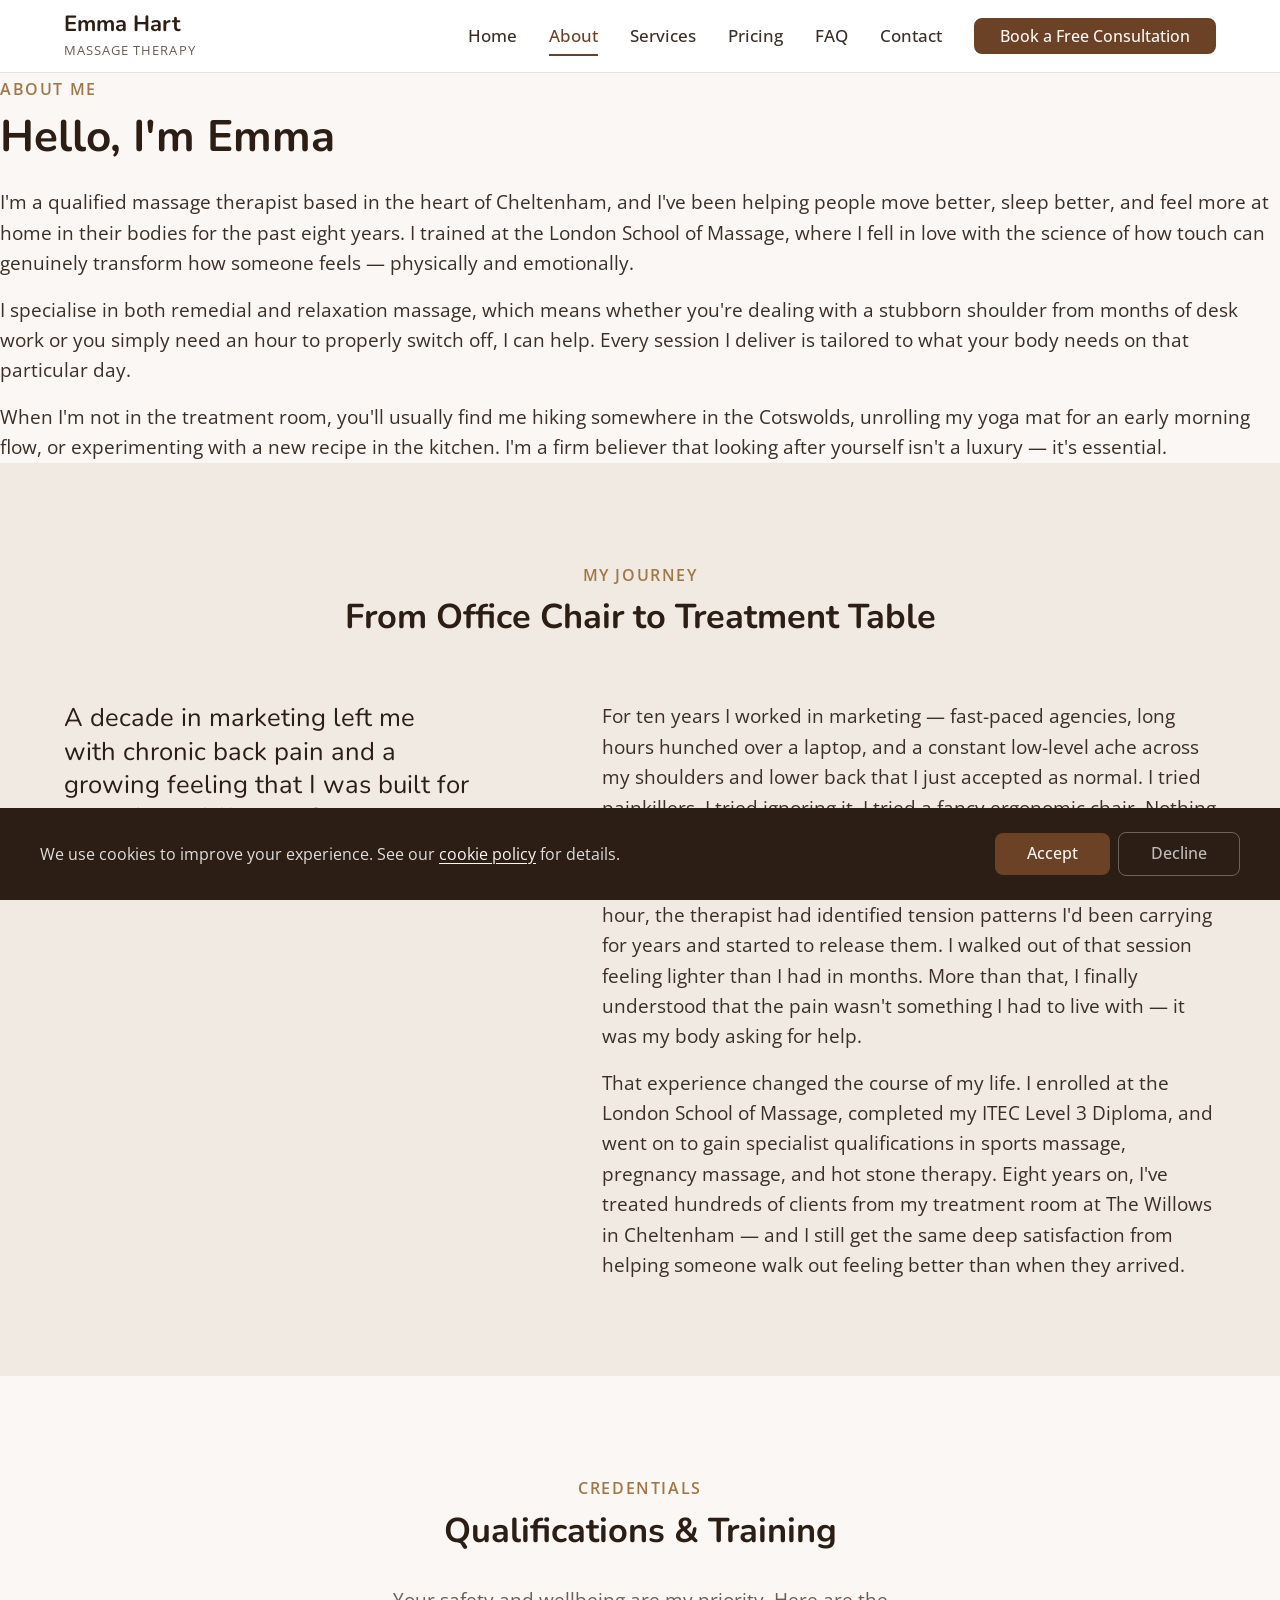
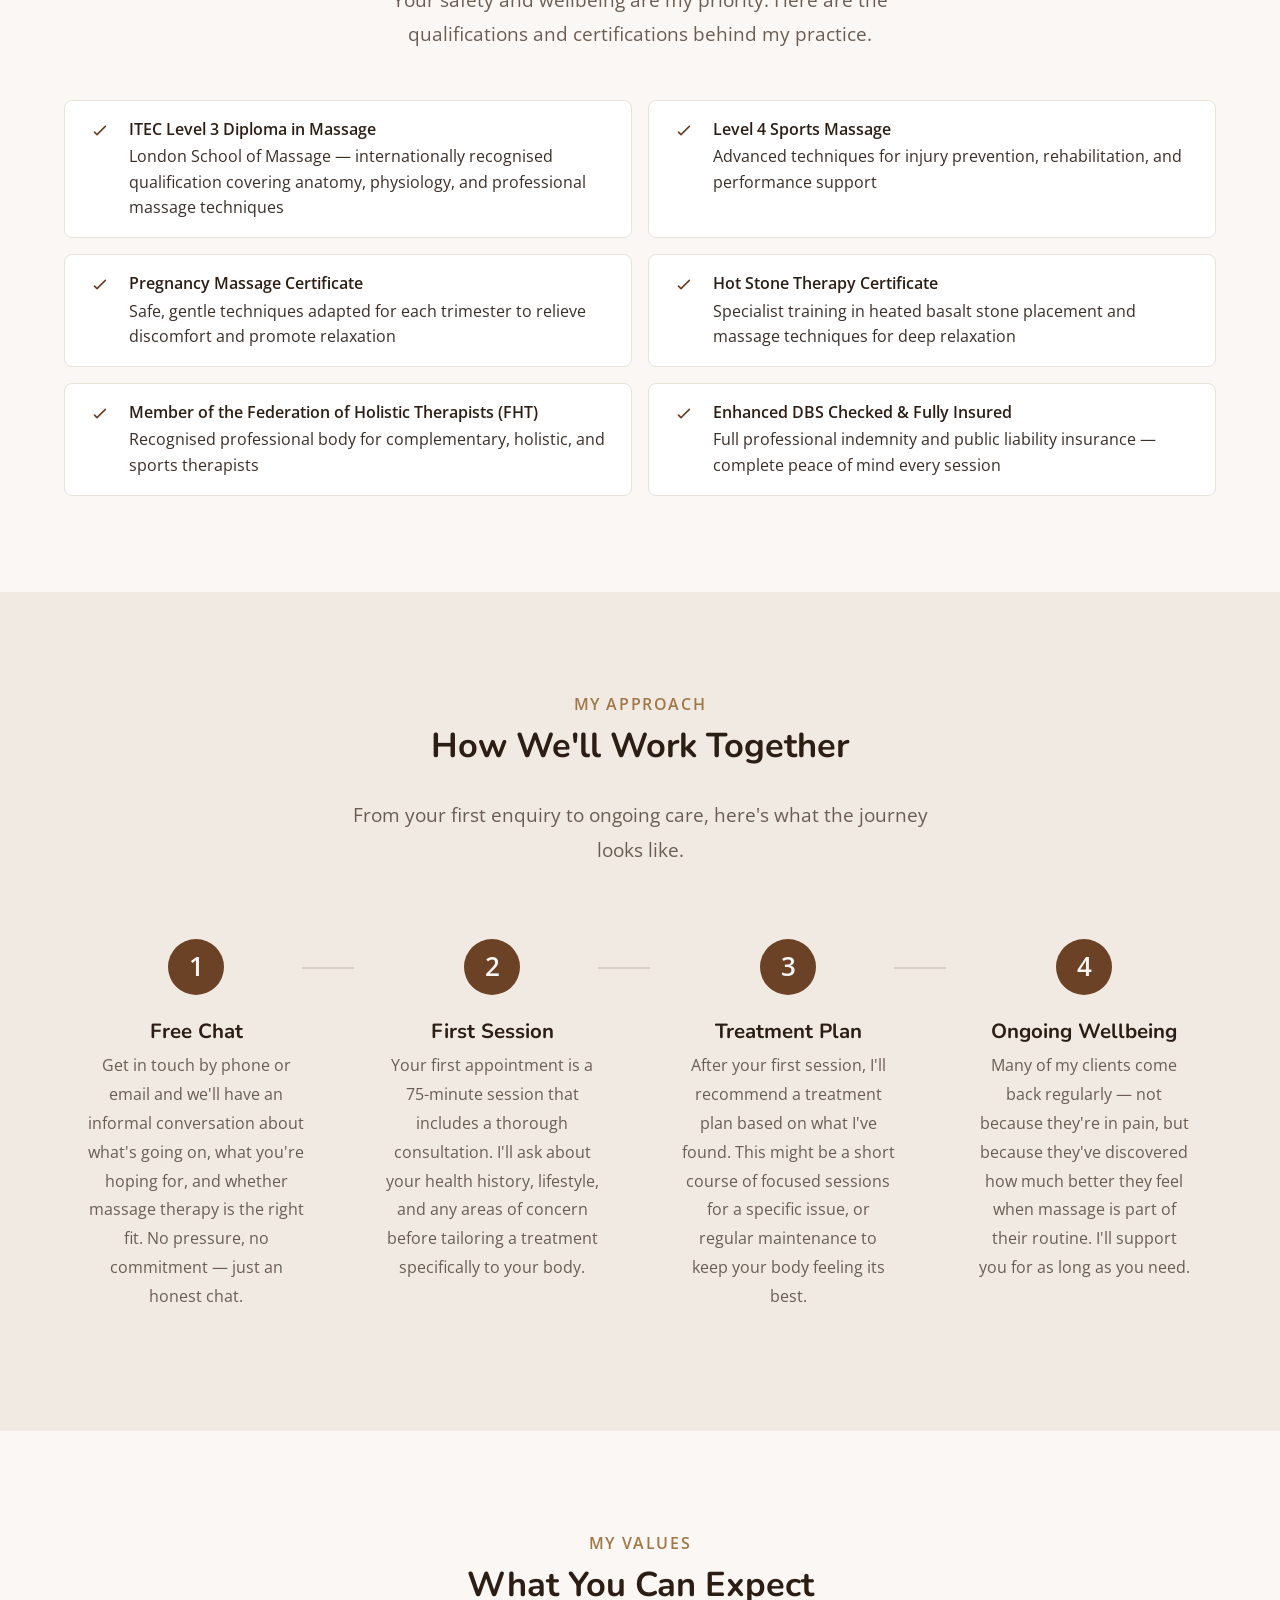
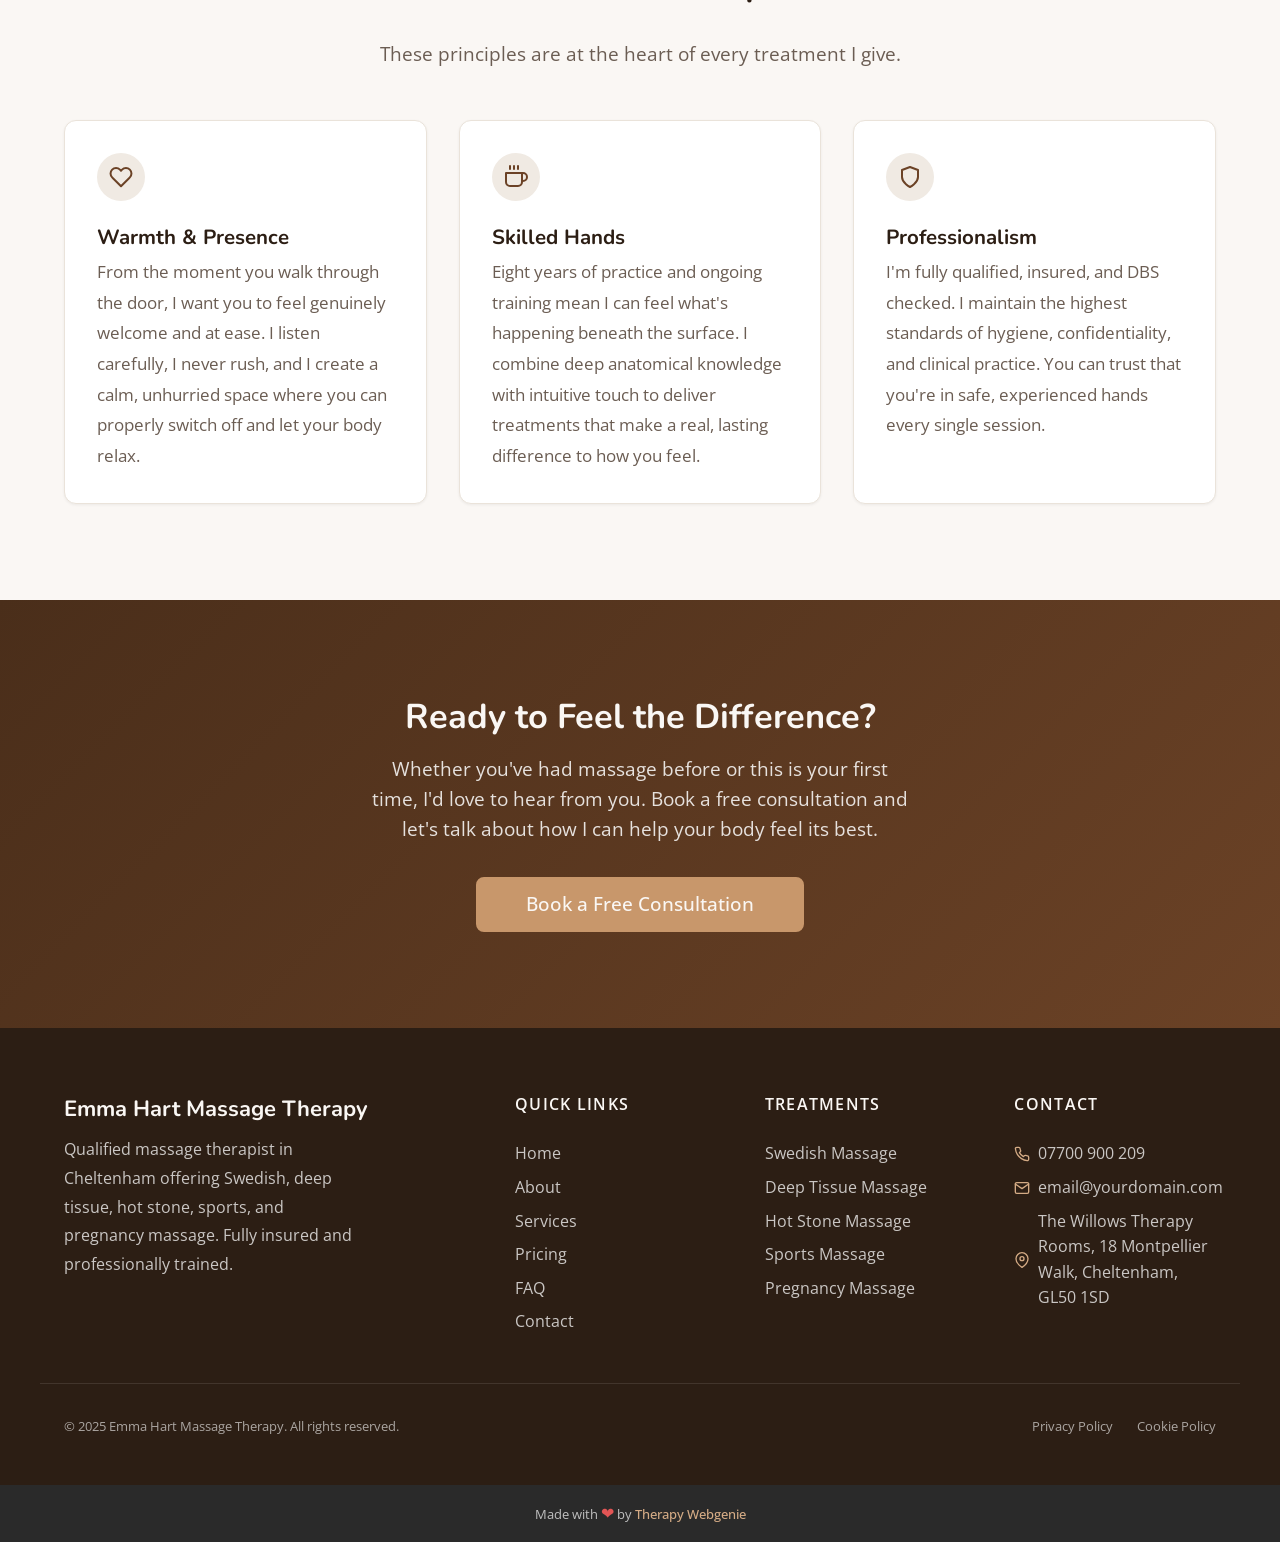
==== commit 53e22aa1: "Change about page top section from about-hero to about-split-third Co-Authored-By: Claude Opus 4.6 (" ====
--- a/about.html
+++ b/about.html
@@ -116,8 +116,8 @@
 
     <!-- SECTION: about-hero -->
     <section class="about-hero">
-      <div class="container about-hero__inner">
-        <div class="about-hero__image-wrap" style="background-image: url('images/about-portrait.jpg');" role="img" aria-label="Emma Hart, massage therapist at Emma Hart Massage Therapy">
+      <div class="container about-split-third__inner">
+        <div class="about-split-third__image-wrap" style="background-image: url('images/about-portrait.jpg');" role="img" aria-label="Emma Hart, massage therapist at Emma Hart Massage Therapy">
         </div>
         <div class="about-hero__content">
           <span class="section-label">About Me</span>
--- a/css/components.css
+++ b/css/components.css
@@ -2485,7 +2485,7 @@
   display: grid;
   grid-template-columns: 1fr;
   gap: var(--space-2xl);
-  align-items: center;
+  align-items: stretch;
 }
 
 .about-hero h1,
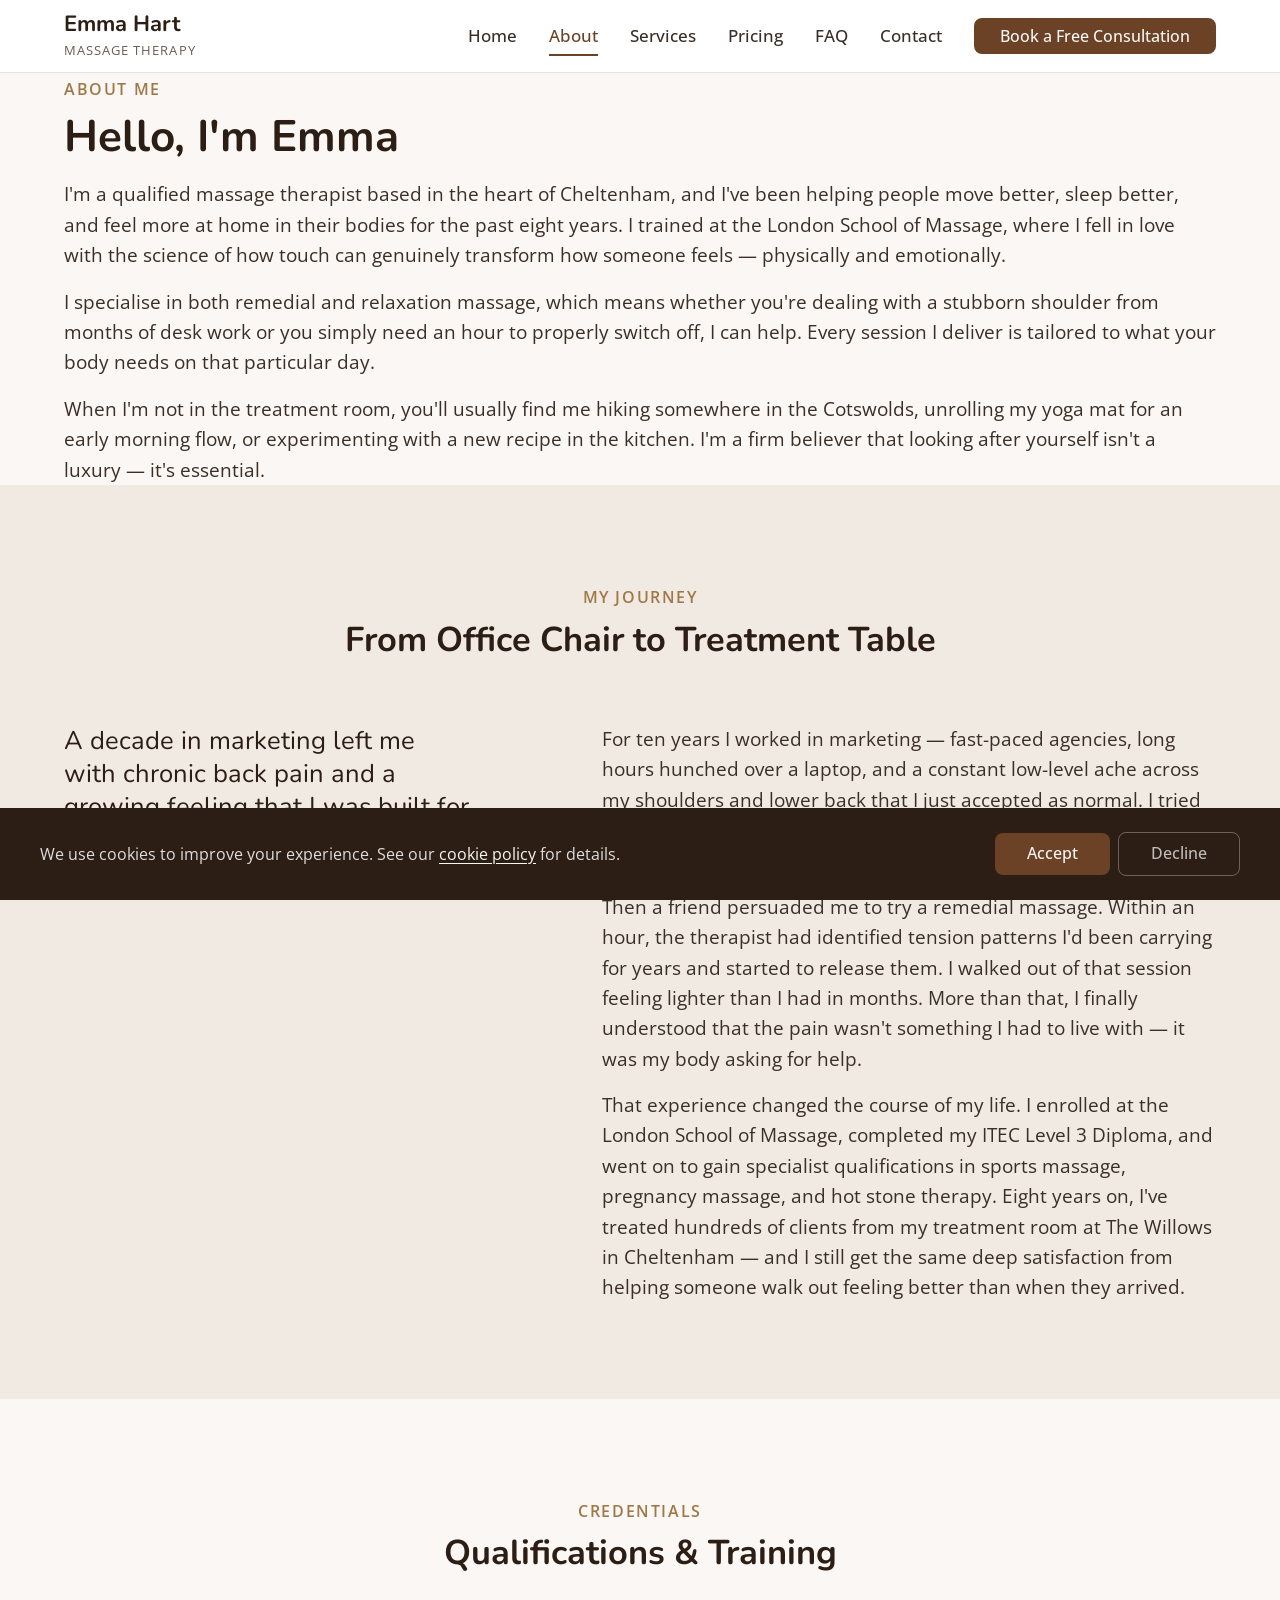
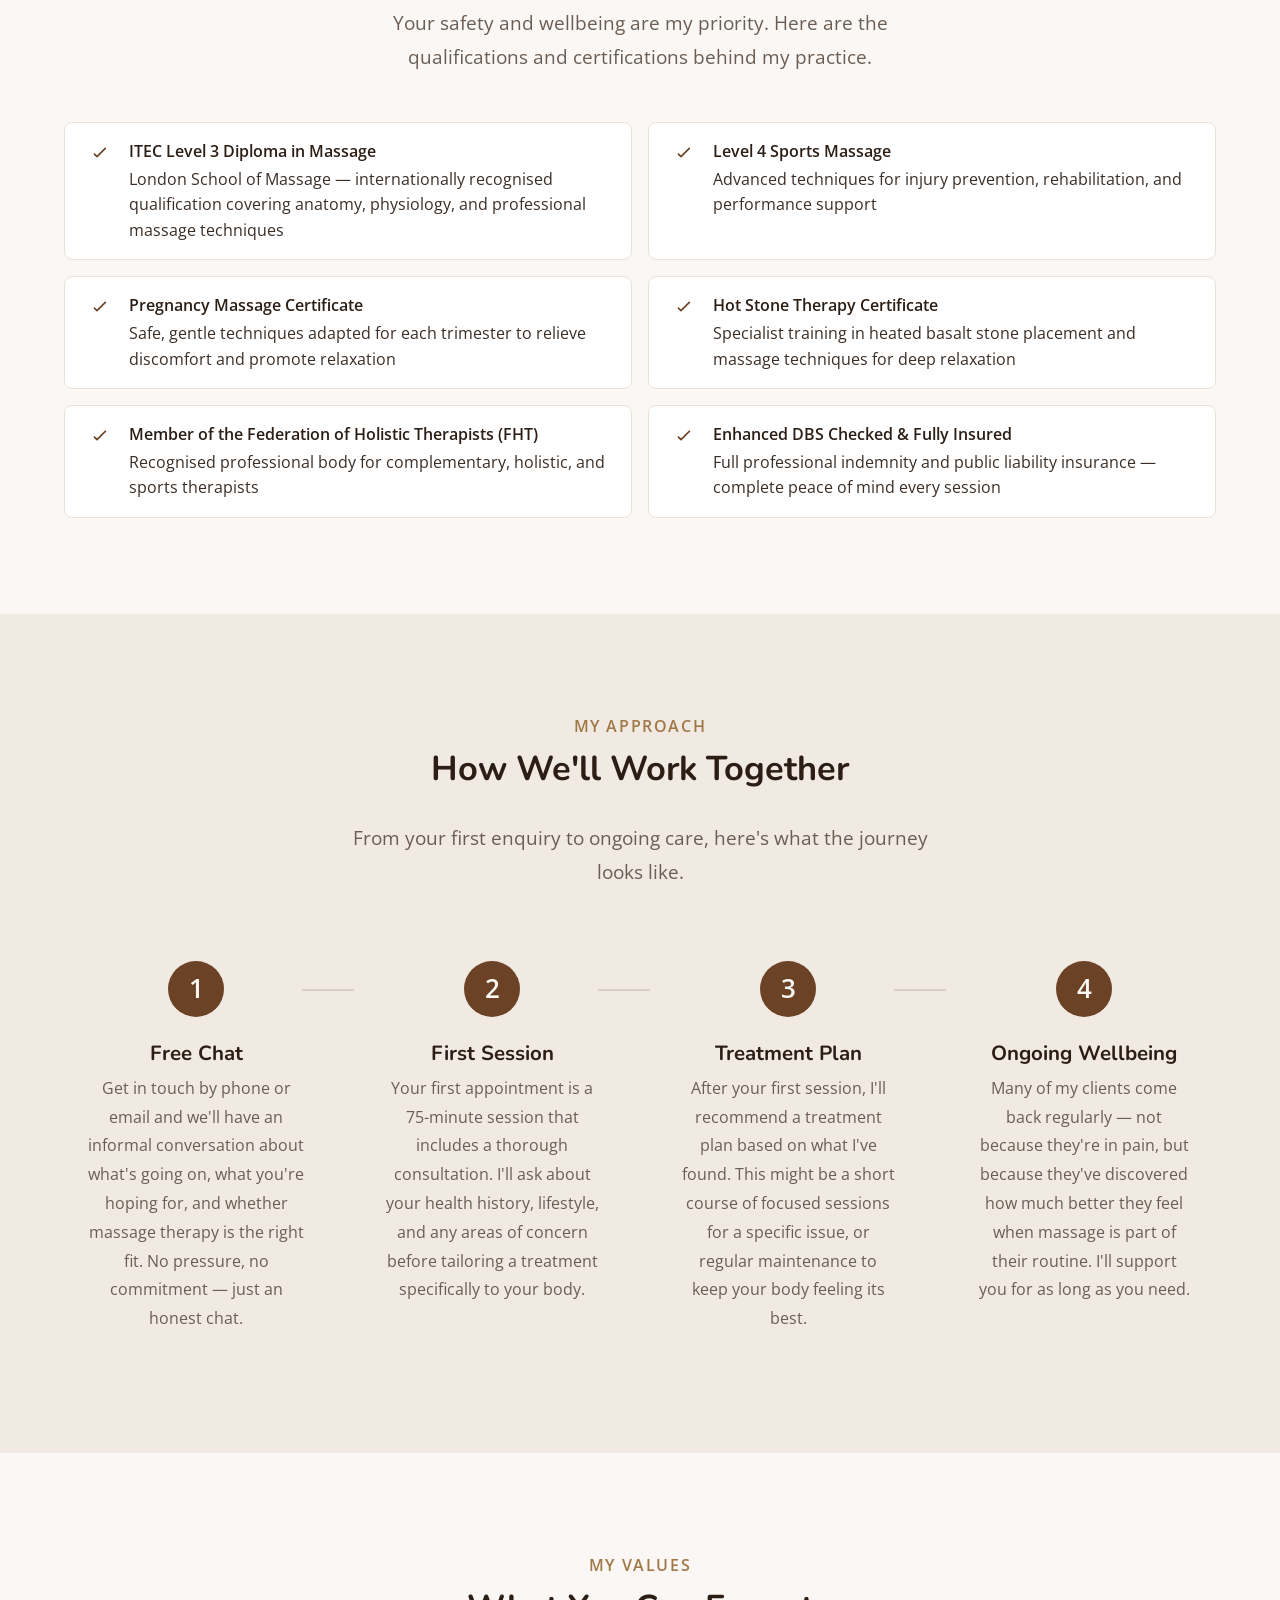
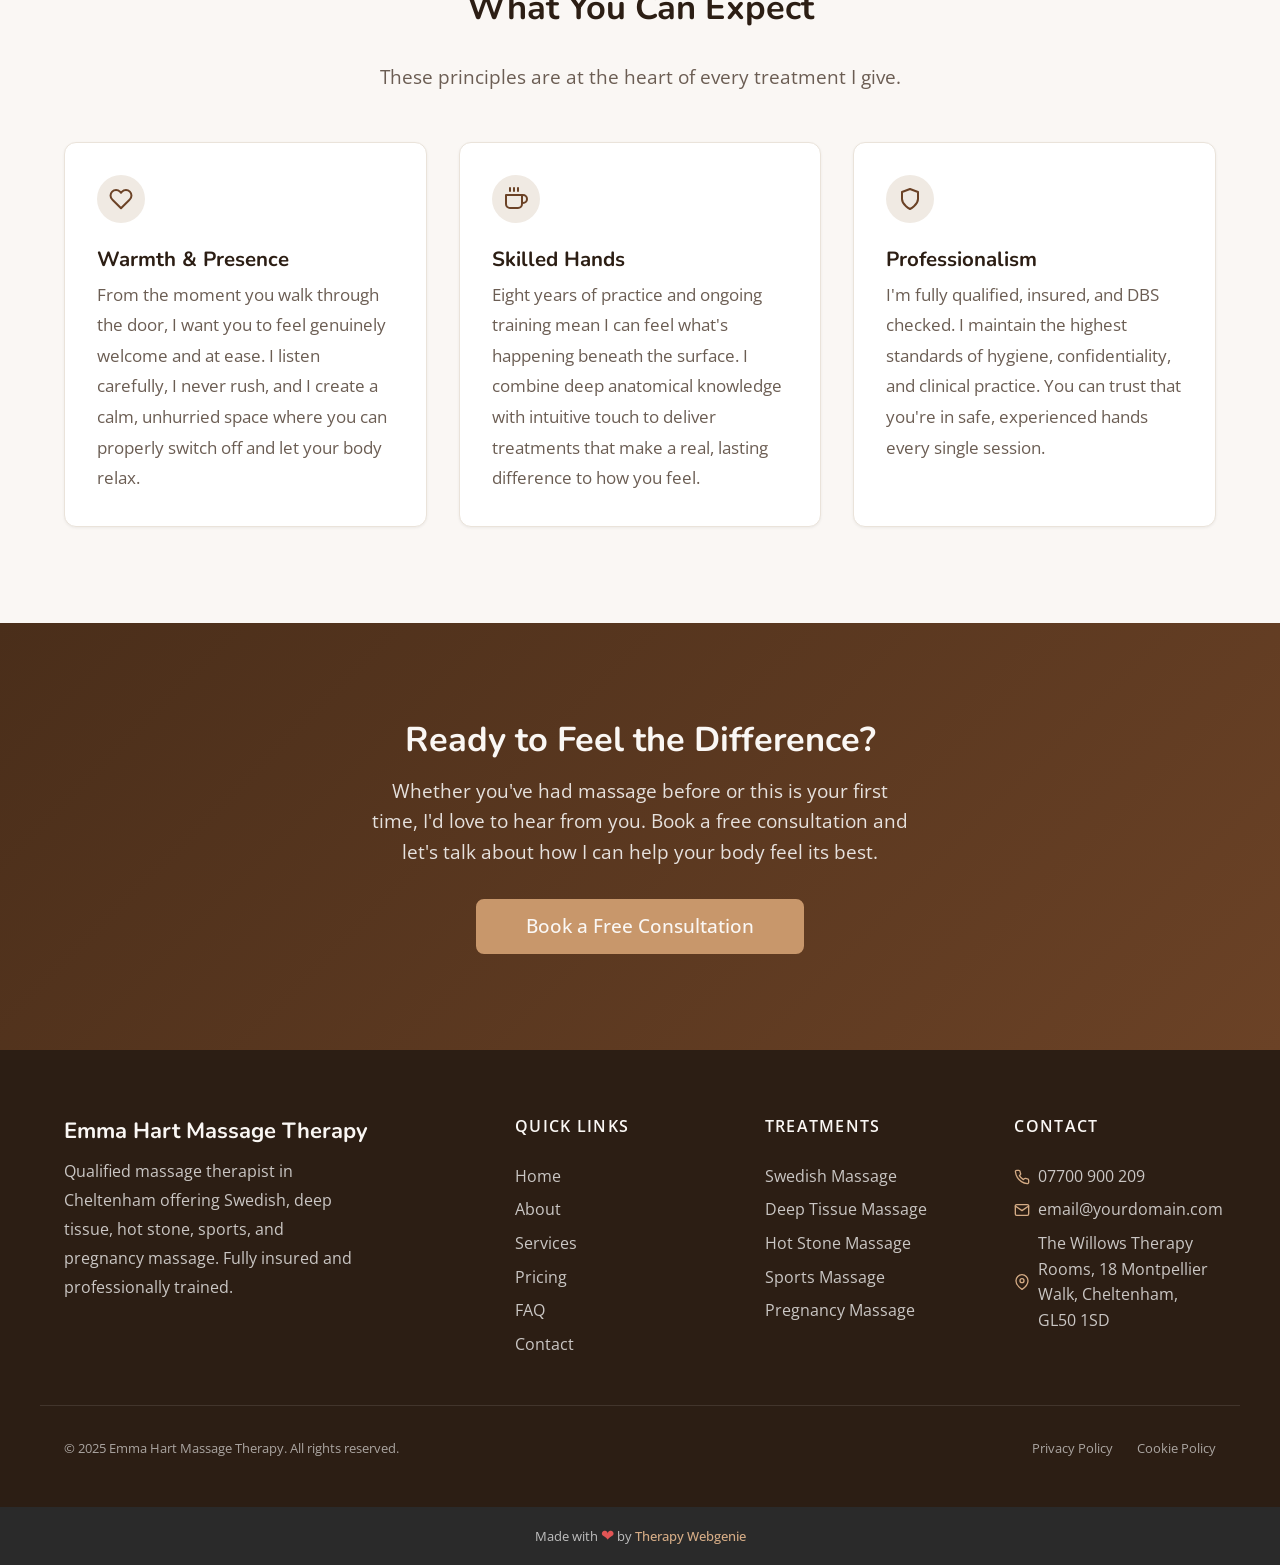
==== commit c79799b7: "Fix about-split-third: update section wrapper and text content classes Co-Authored-By: Claude Opus 4" ====
--- a/about.html
+++ b/about.html
@@ -115,11 +115,11 @@
   <main id="main">
 
     <!-- SECTION: about-hero -->
-    <section class="about-hero">
+    <section class="about-split-third">
       <div class="container about-split-third__inner">
         <div class="about-split-third__image-wrap" style="background-image: url('images/about-portrait.jpg');" role="img" aria-label="Emma Hart, massage therapist at Emma Hart Massage Therapy">
         </div>
-        <div class="about-hero__content">
+        <div class="about-split-third__text">
           <span class="section-label">About Me</span>
           <h1>Hello, I'm Emma</h1>
           <p>I'm a qualified massage therapist based in the heart of Cheltenham, and I've been helping people move better, sleep better, and feel more at home in their bodies for the past eight years. I trained at the London School of Massage, where I fell in love with the science of how touch can genuinely transform how someone feels — physically and emotionally.</p>
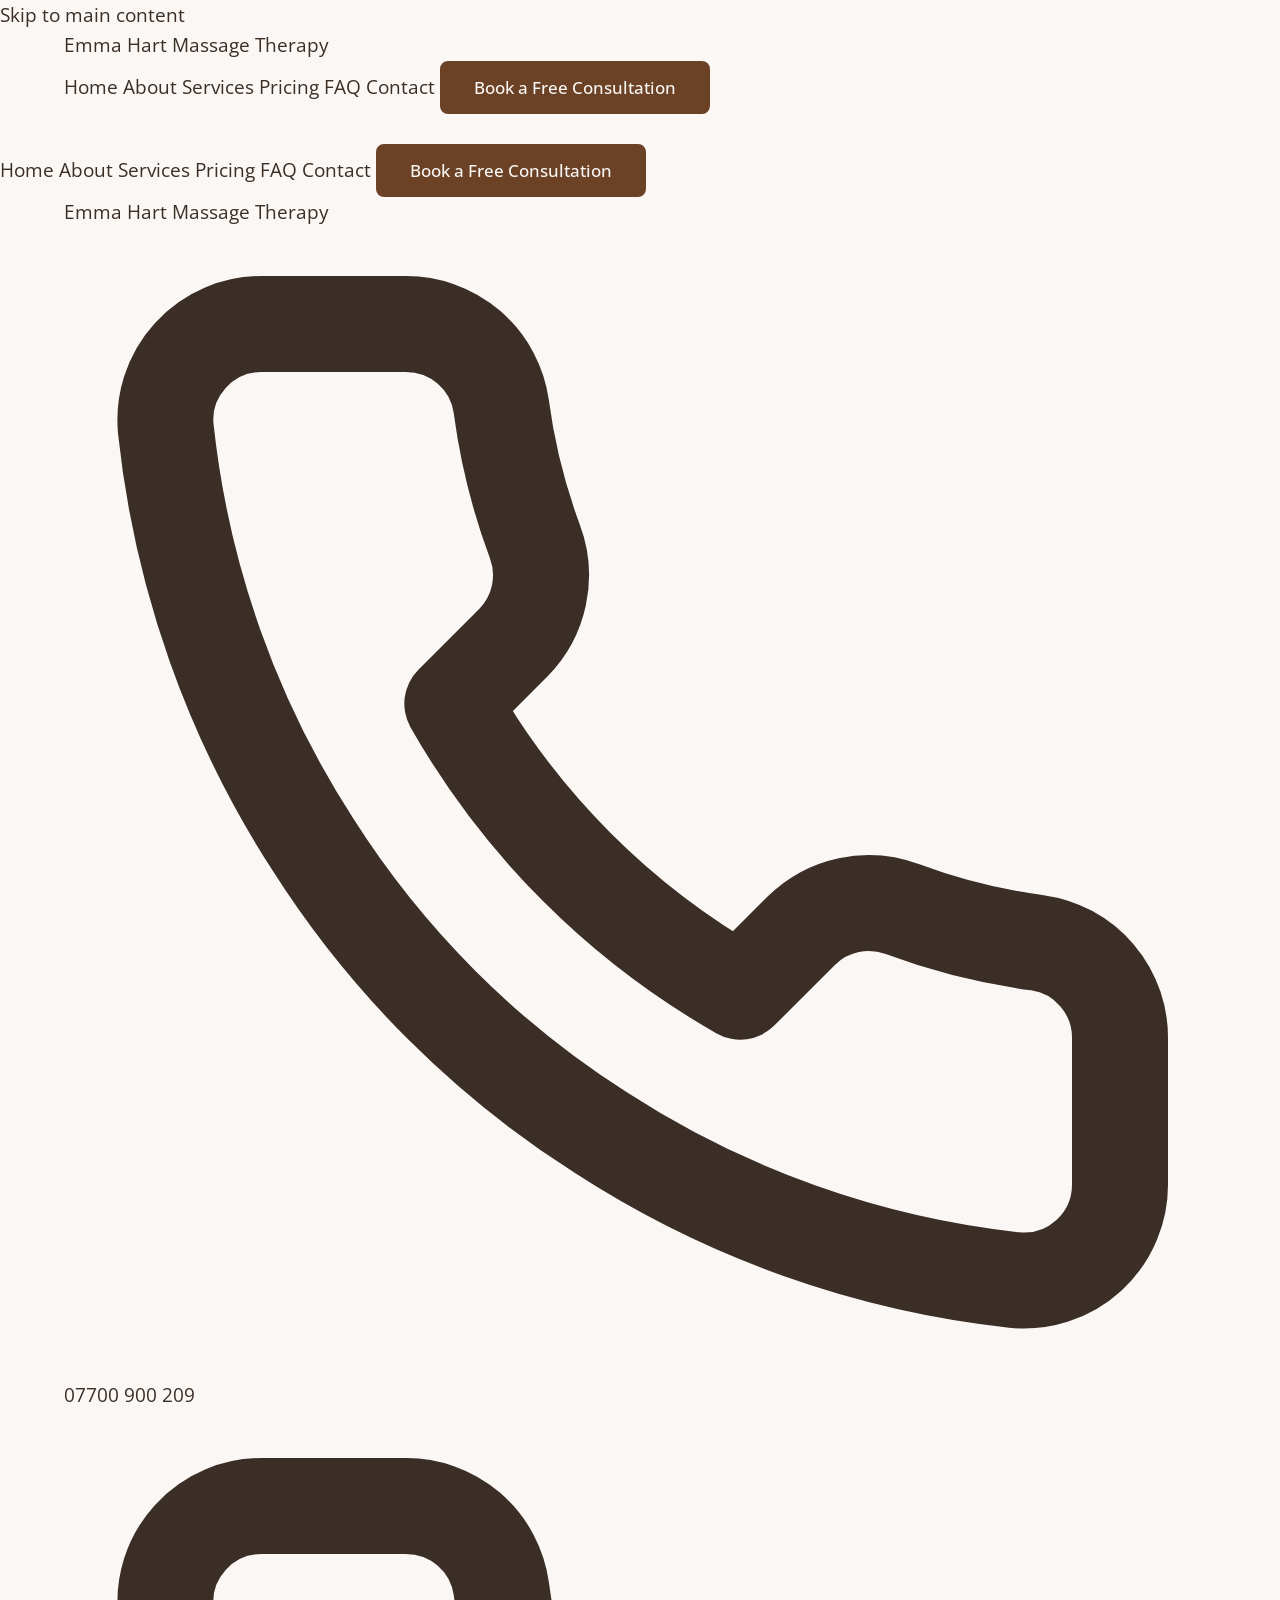
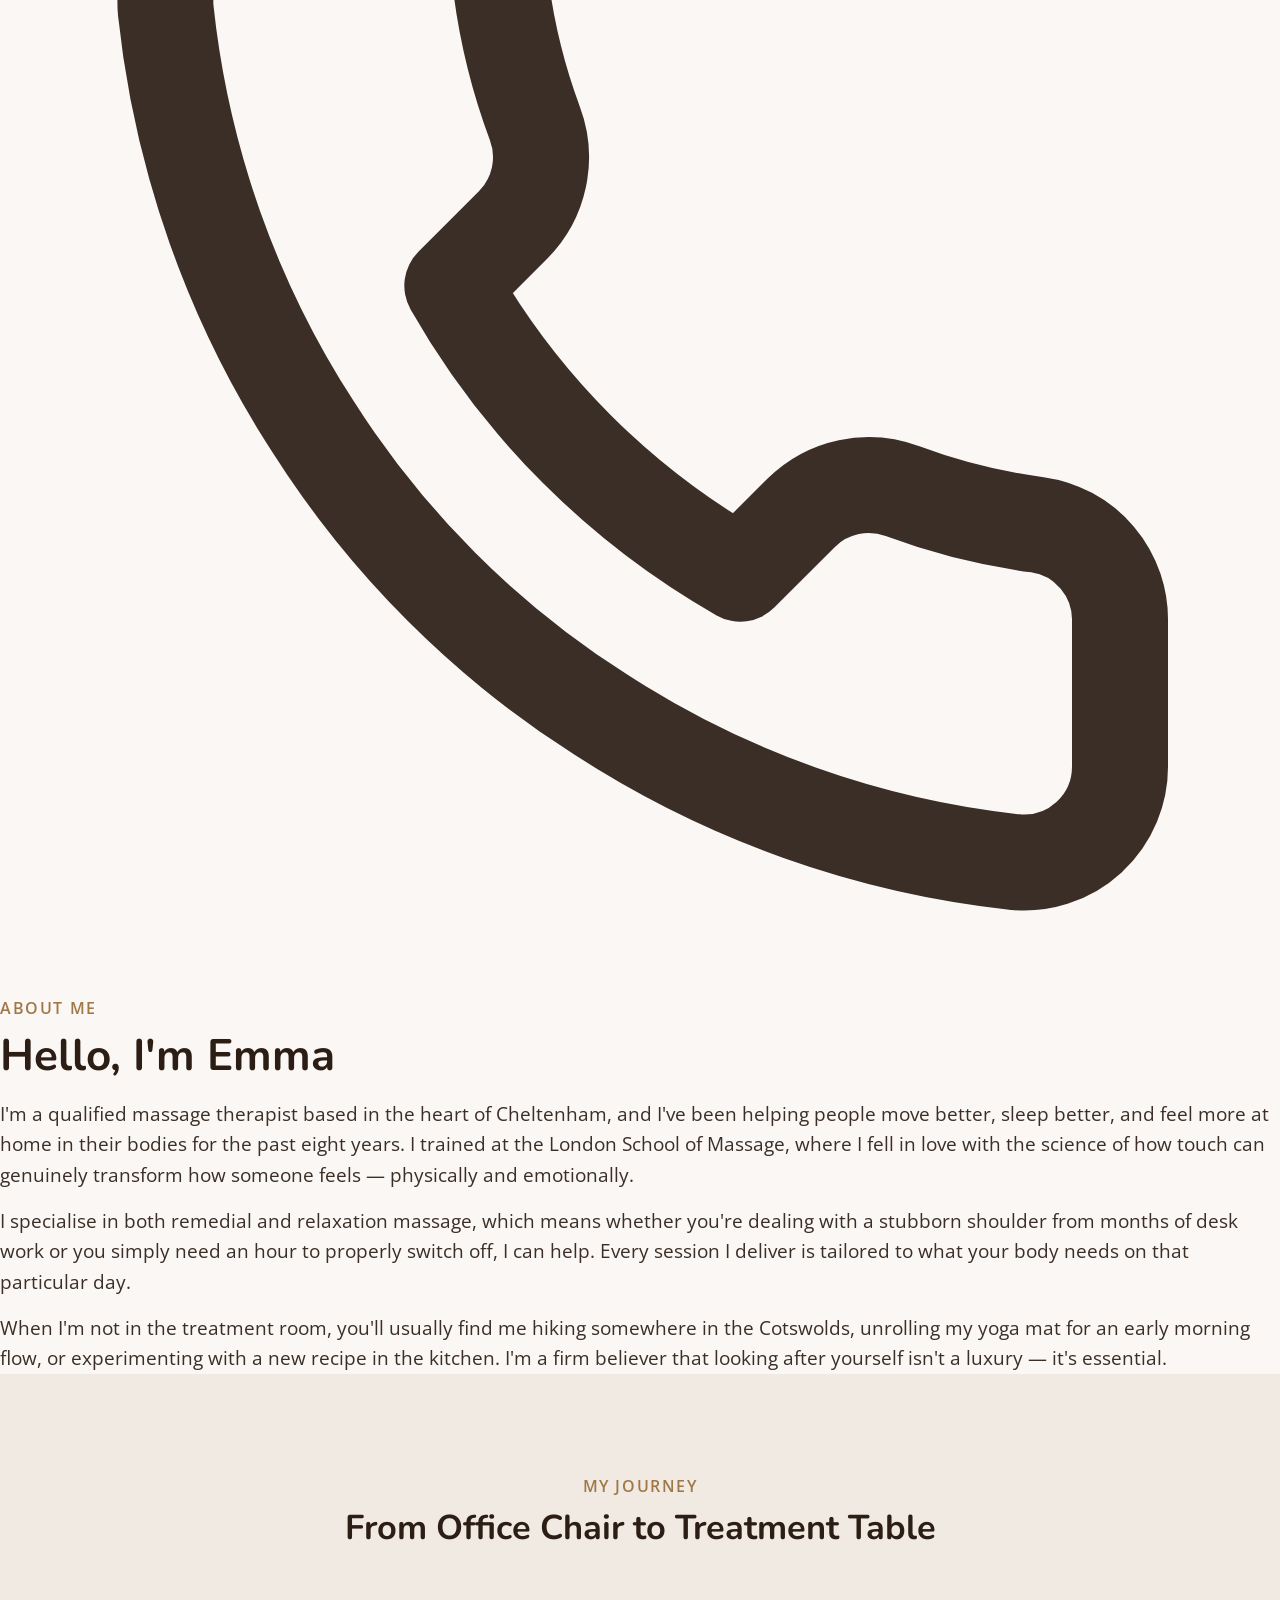
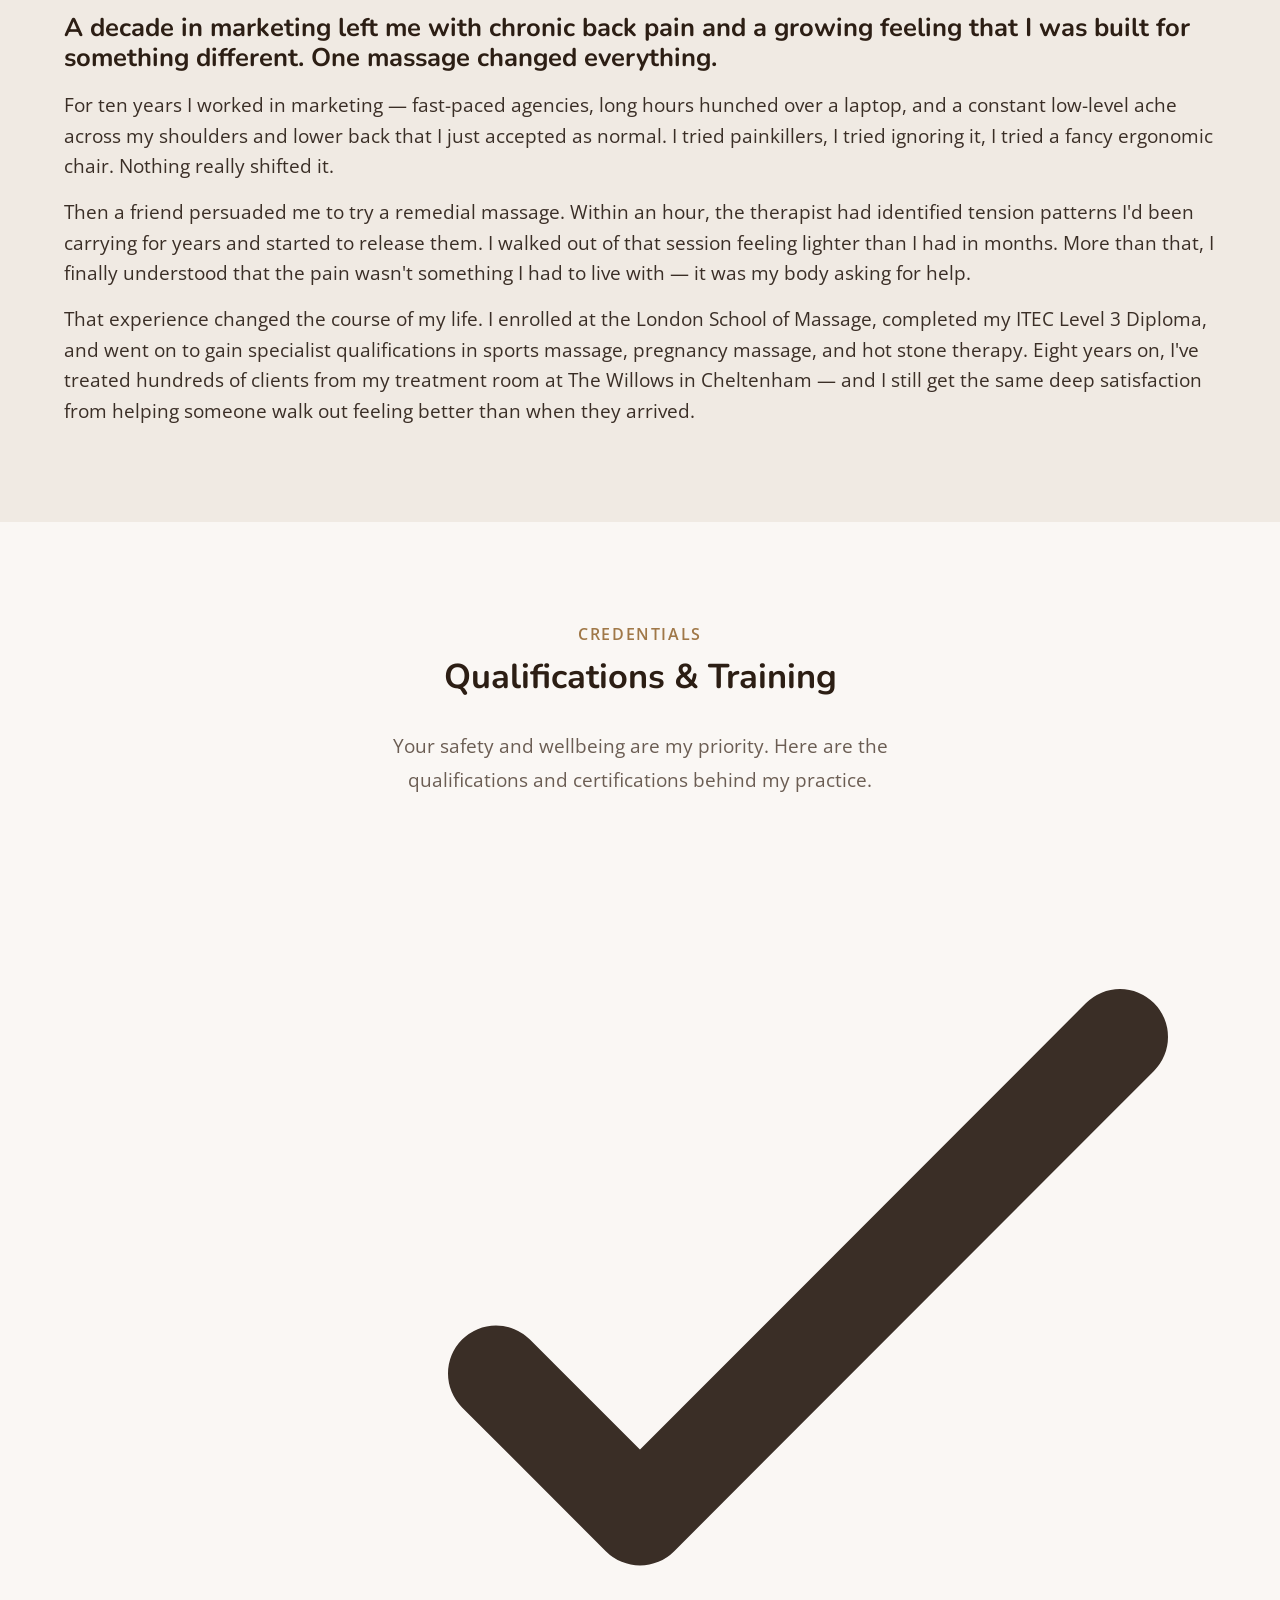
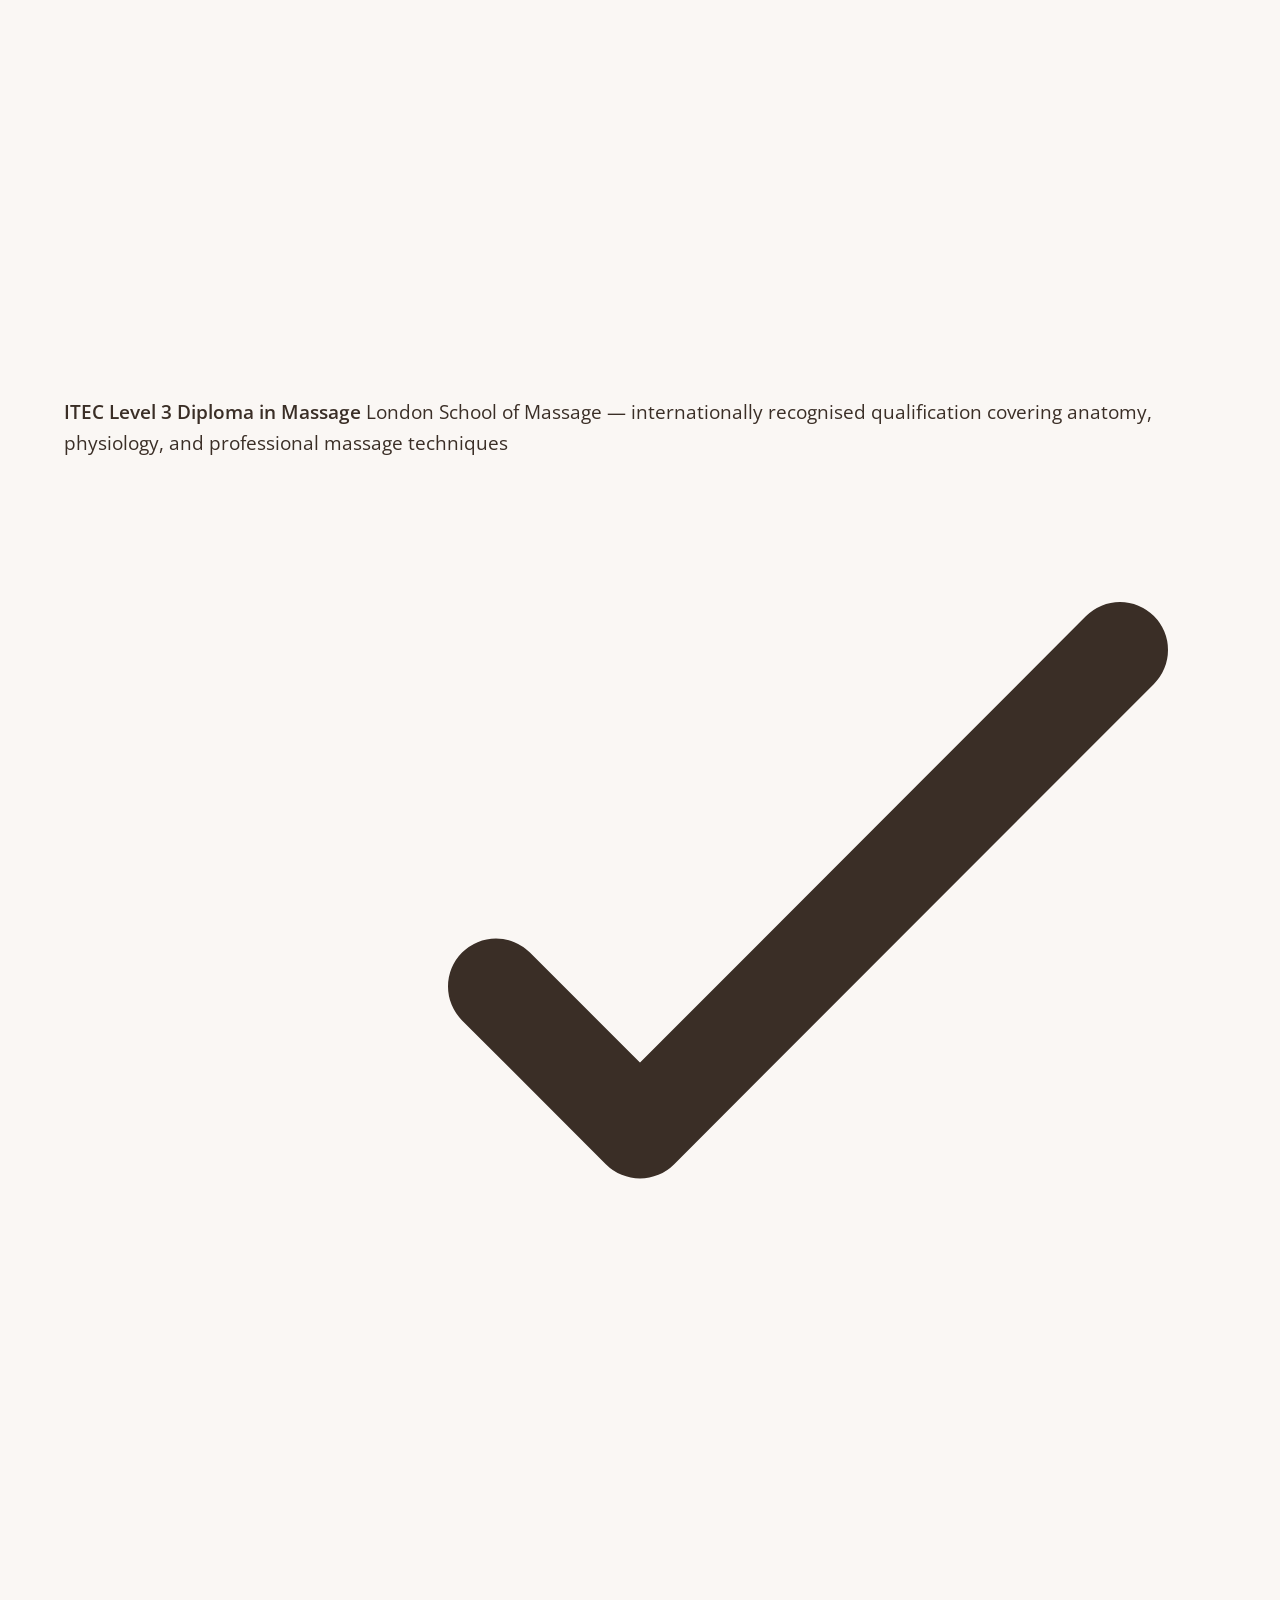
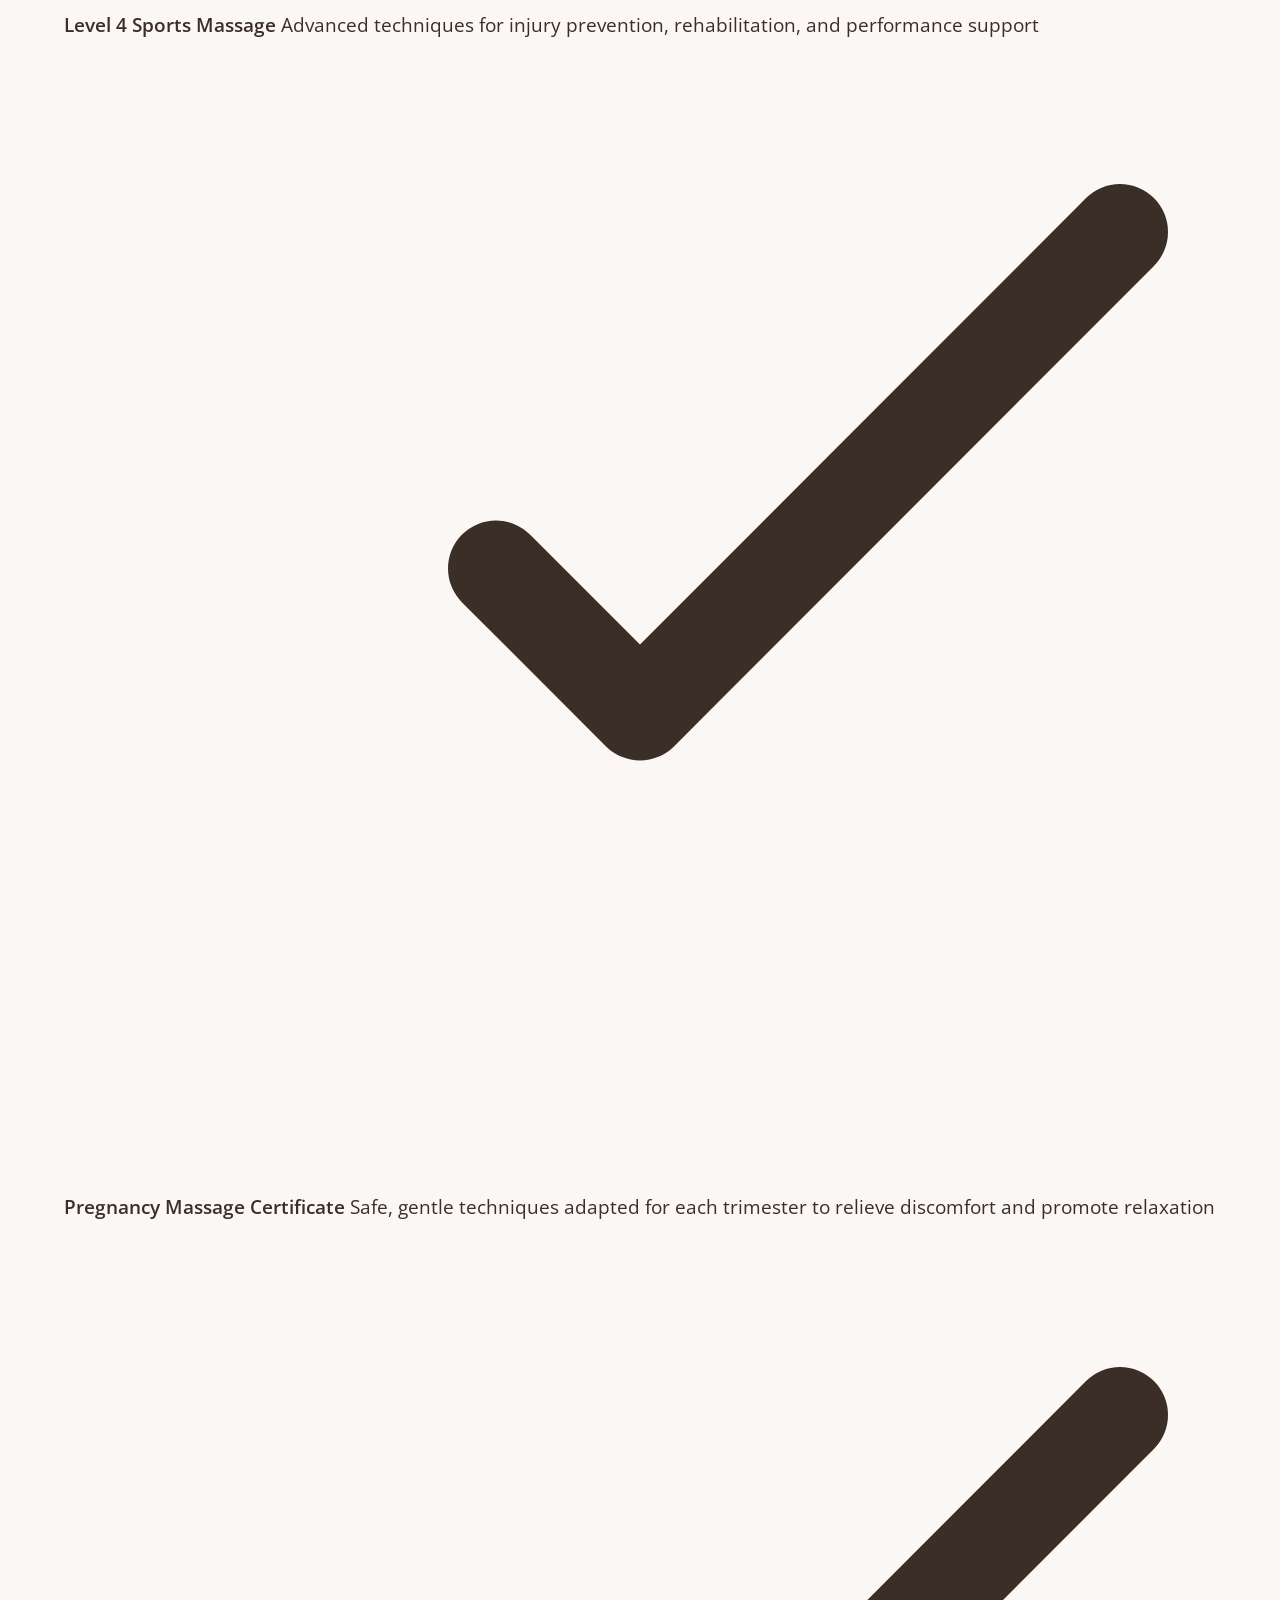
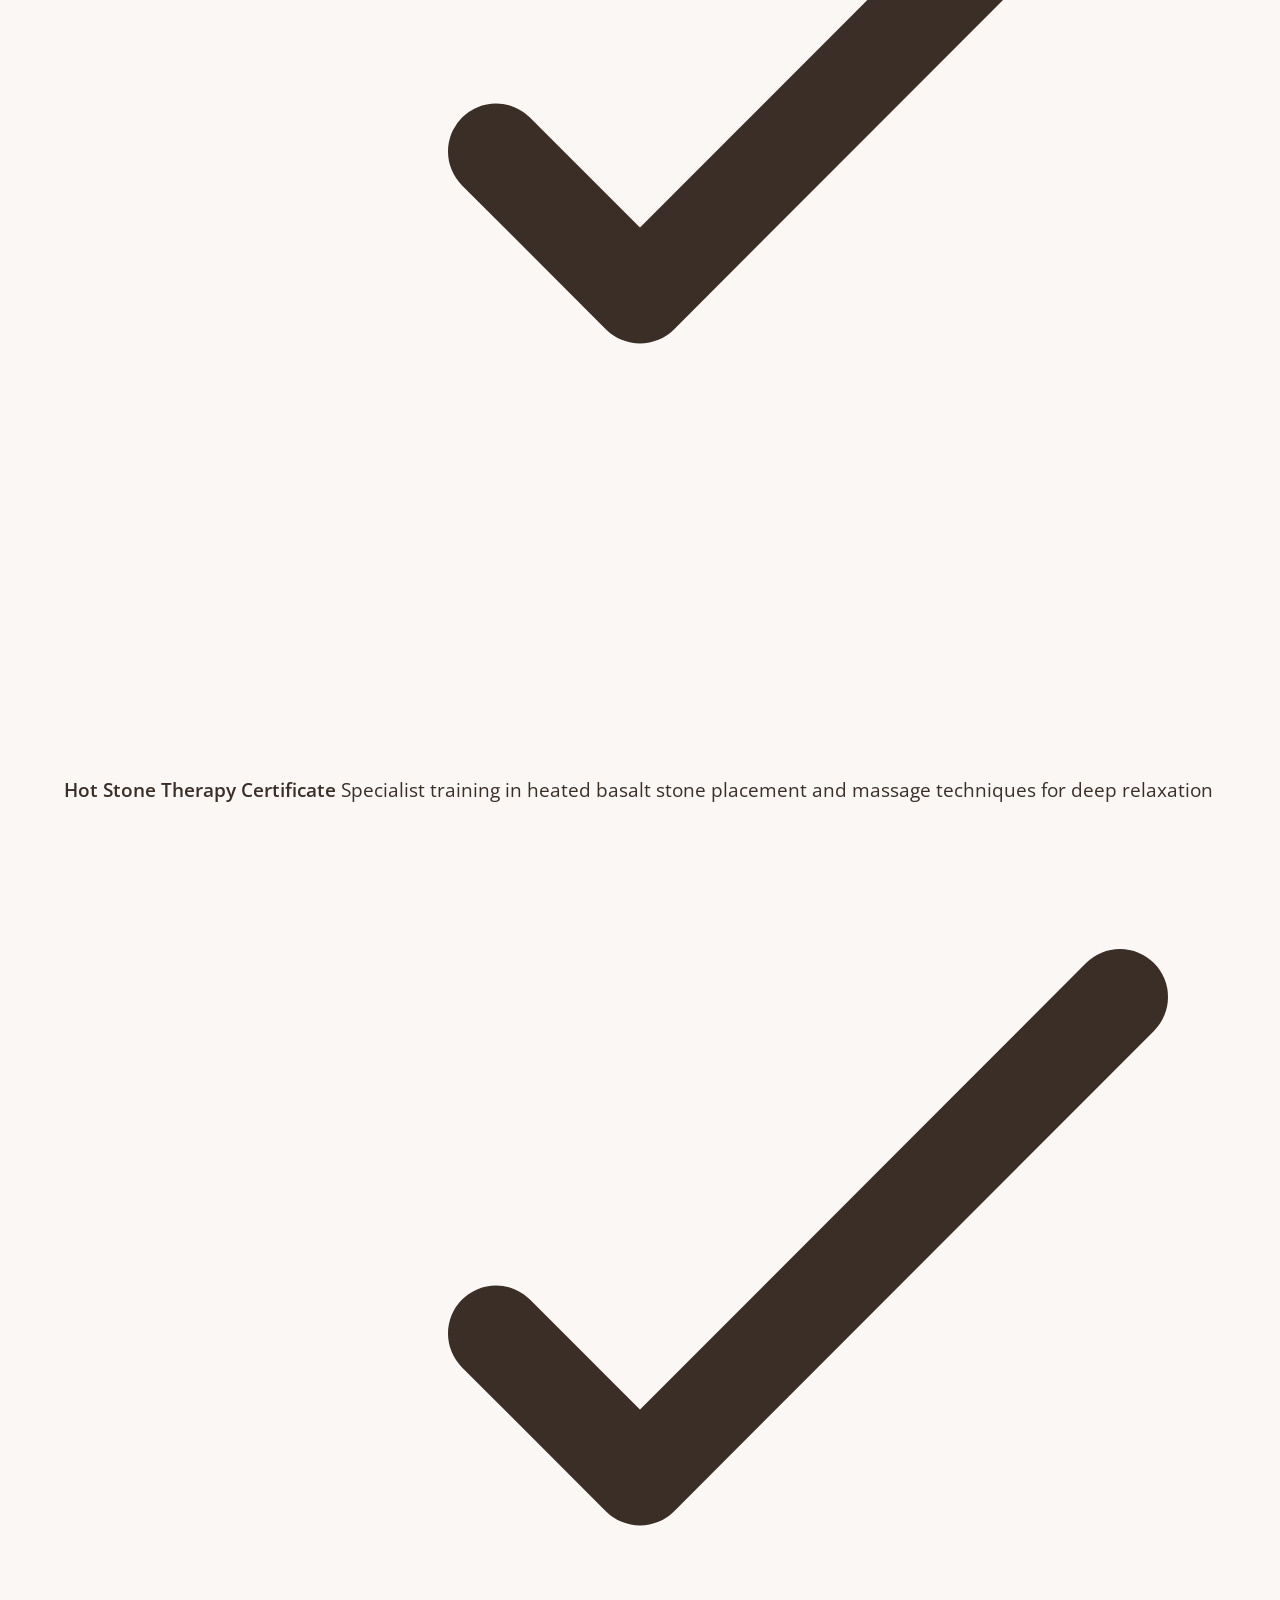
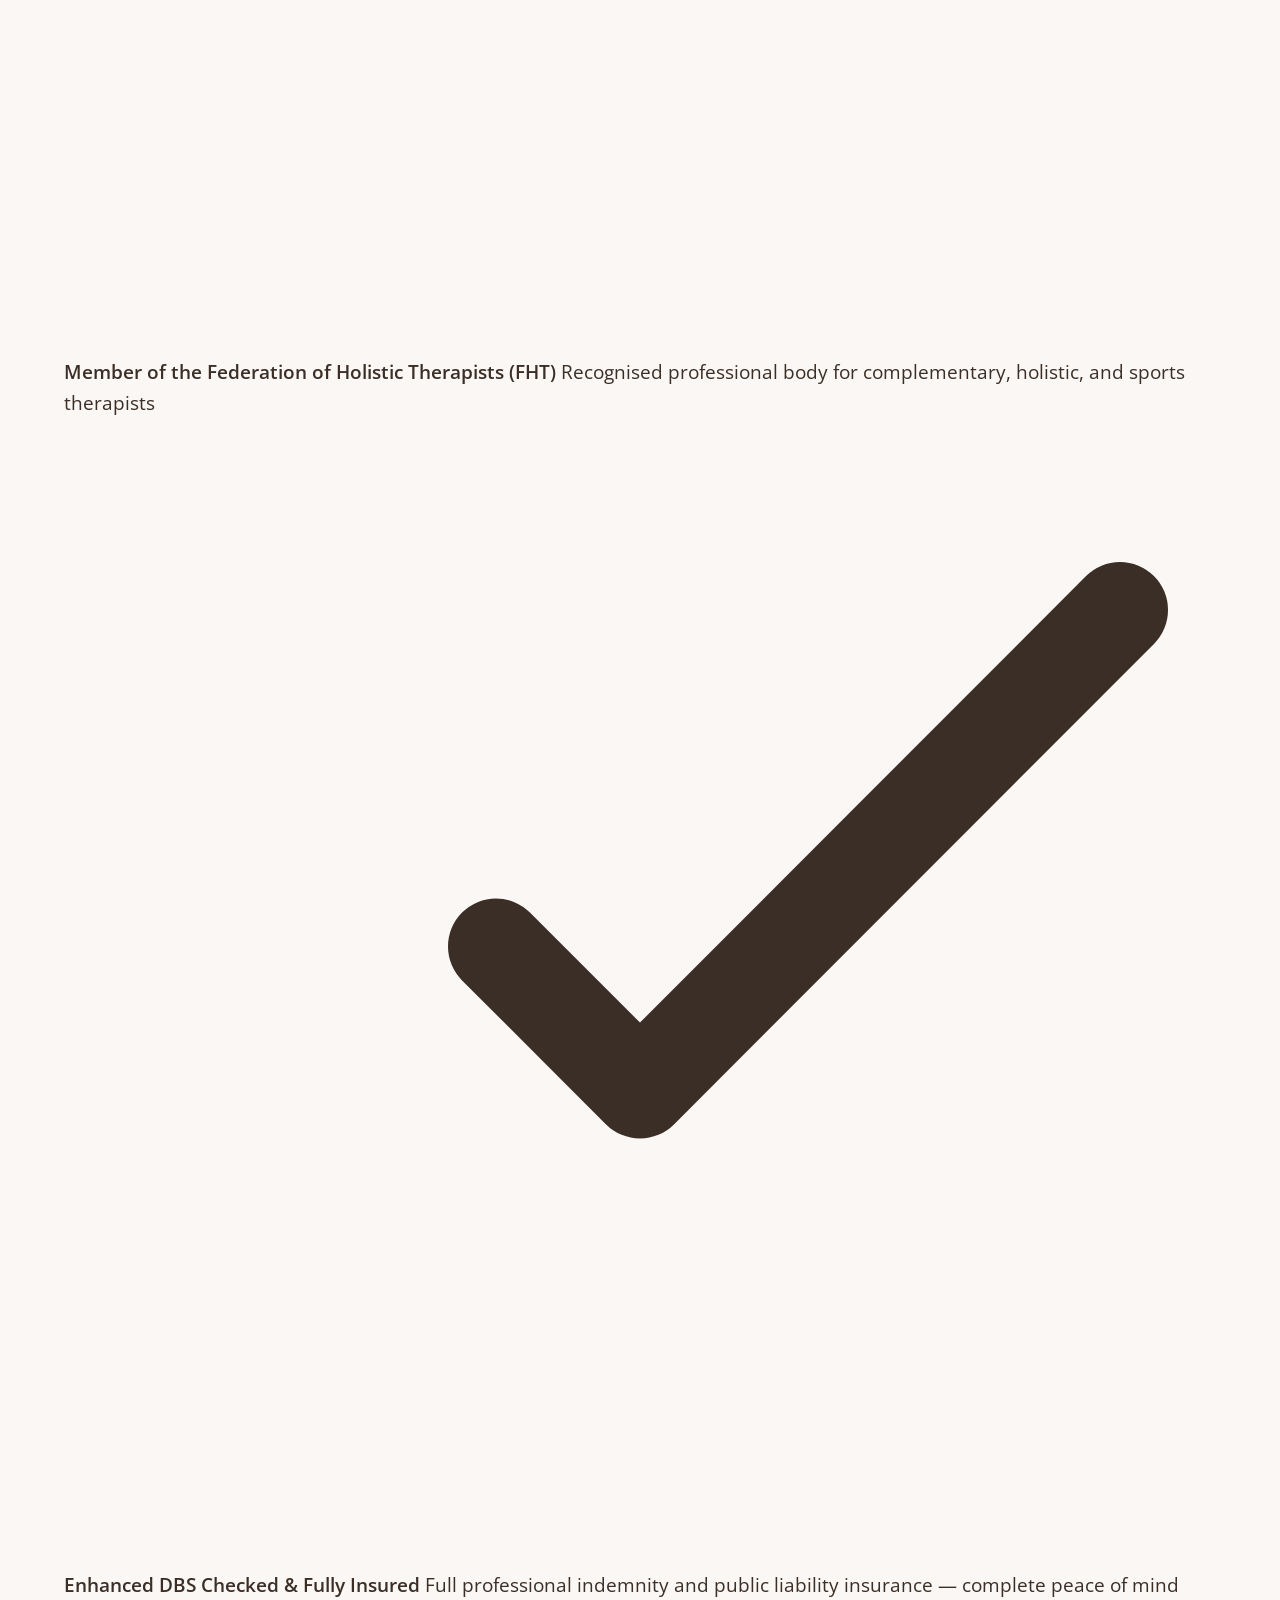
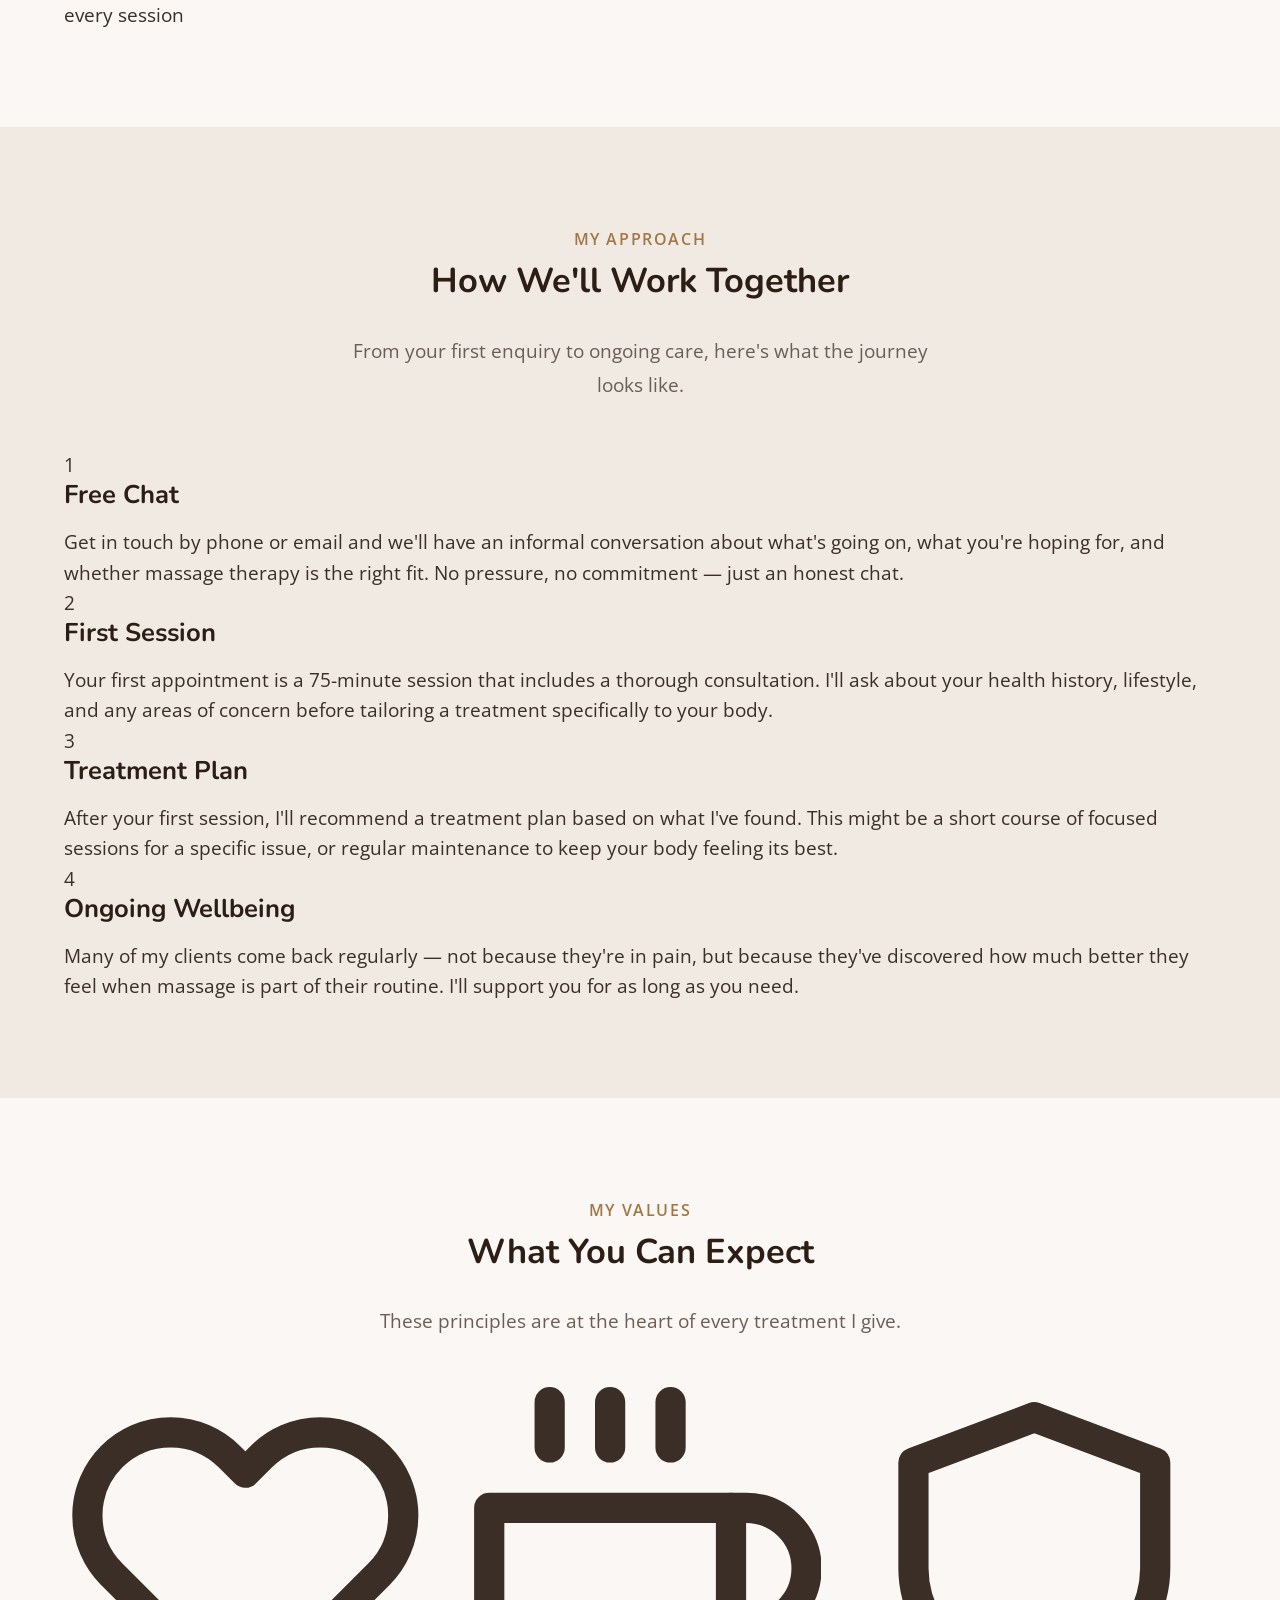
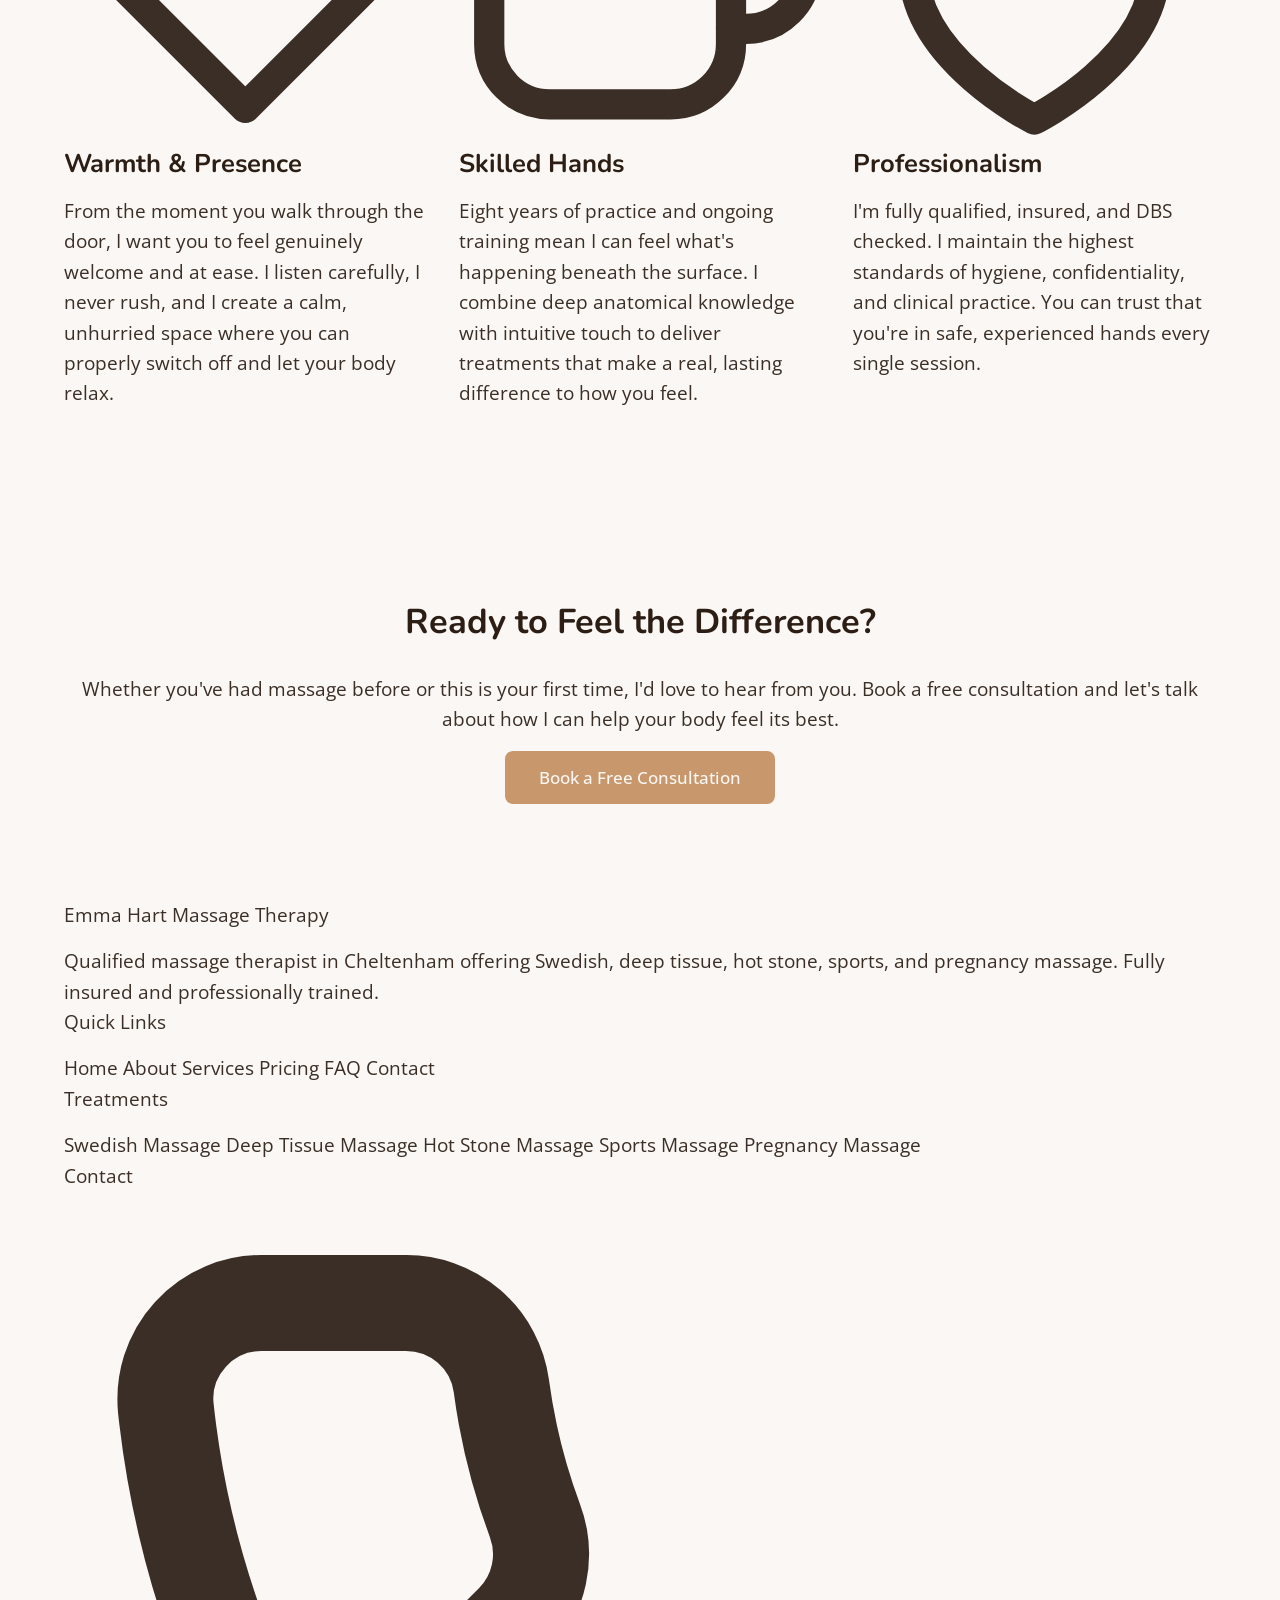
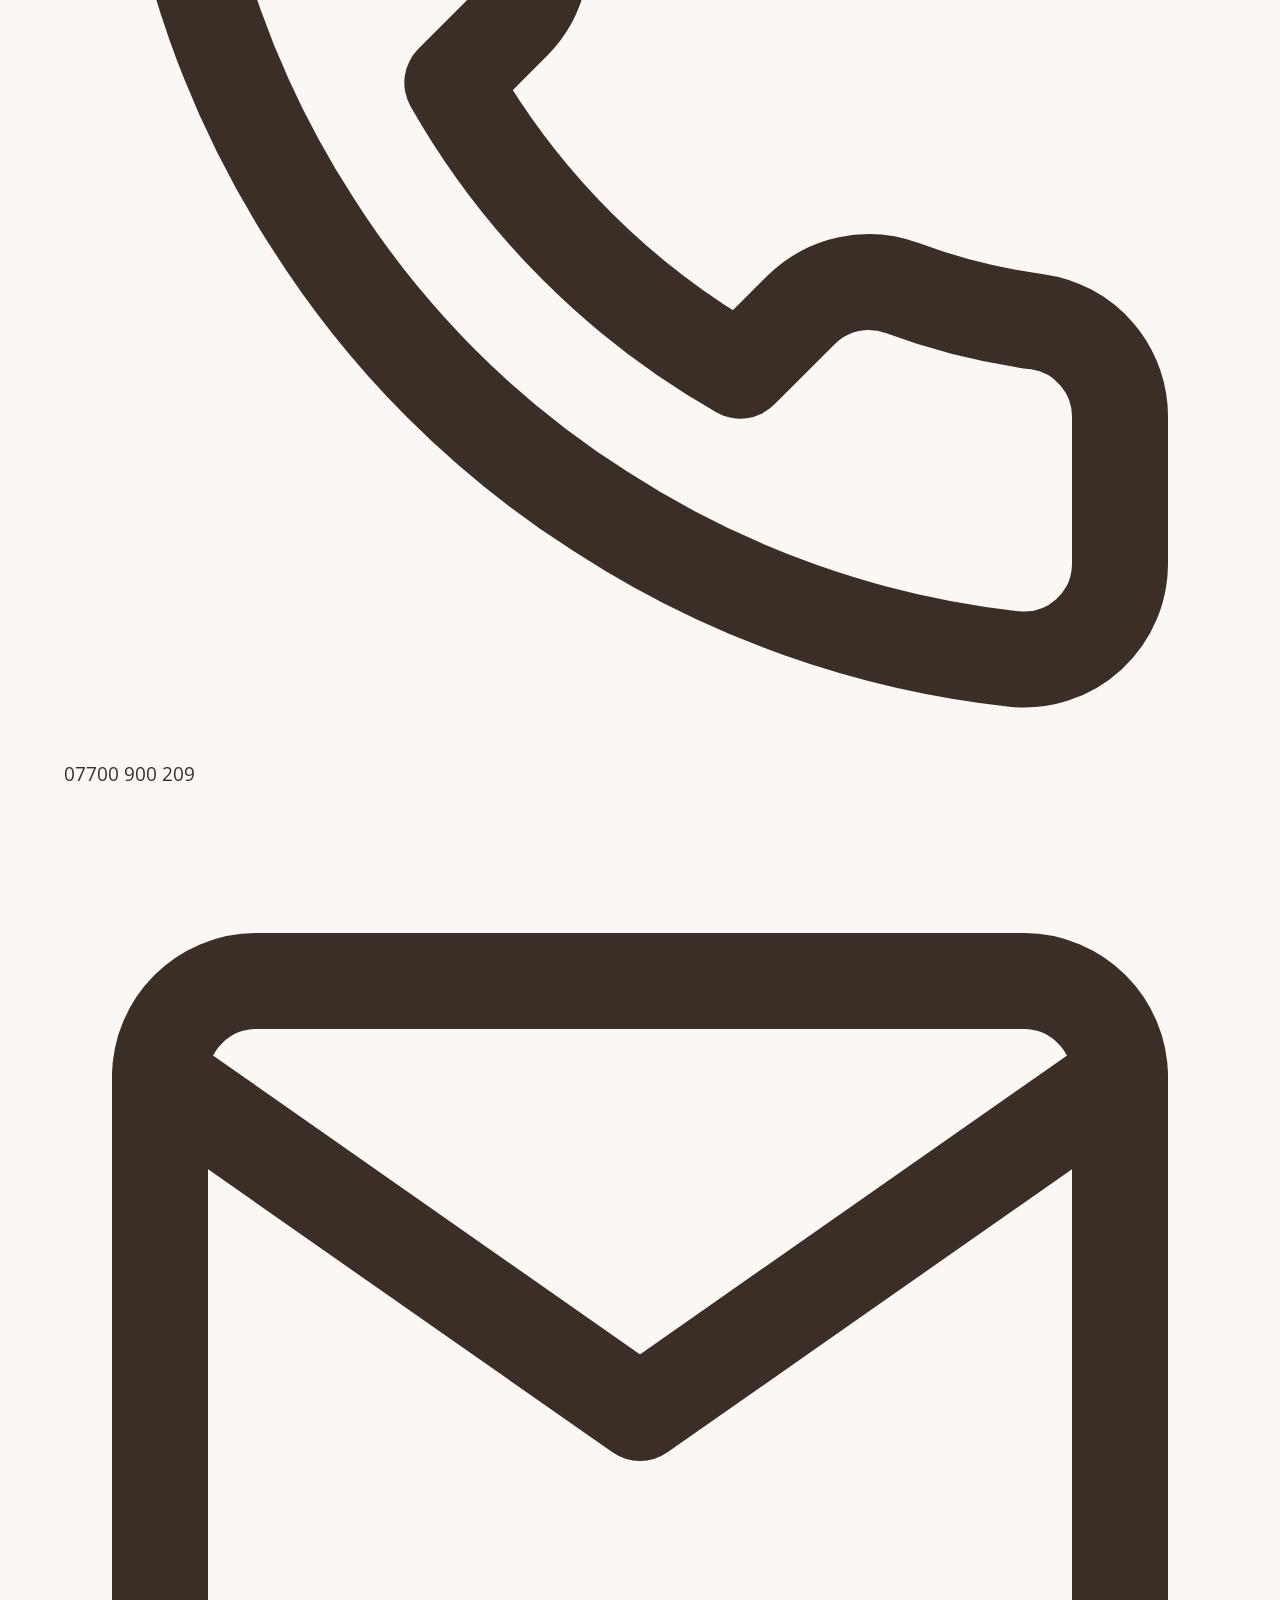
==== commit b5da98ed: "Fix about-split-third: remove container class, update components.css Co-Authored-By: Claude Opus 4.6" ====
--- a/about.html
+++ b/about.html
@@ -116,7 +116,7 @@
 
     <!-- SECTION: about-hero -->
     <section class="about-split-third">
-      <div class="container about-split-third__inner">
+      <div class="about-split-third__inner">
         <div class="about-split-third__image-wrap" style="background-image: url('images/about-portrait.jpg');" role="img" aria-label="Emma Hart, massage therapist at Emma Hart Massage Therapy">
         </div>
         <div class="about-split-third__text">
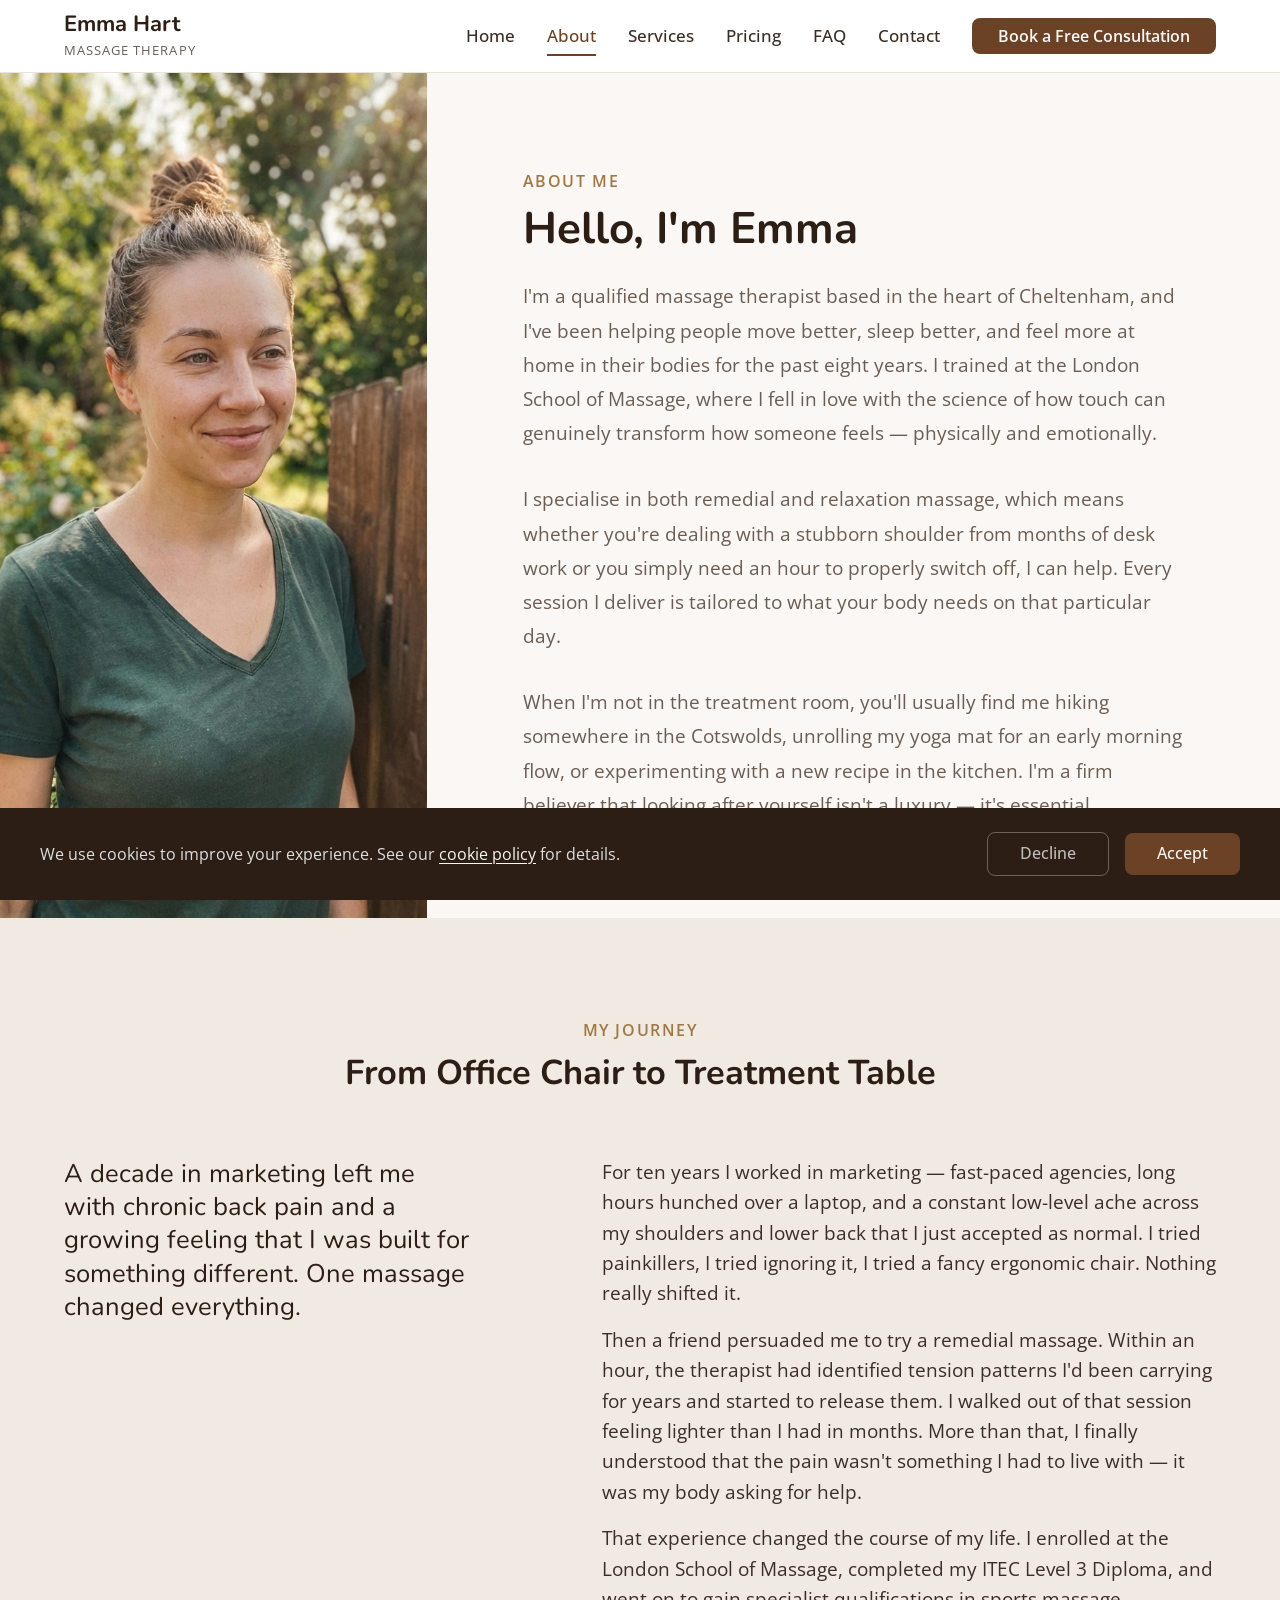
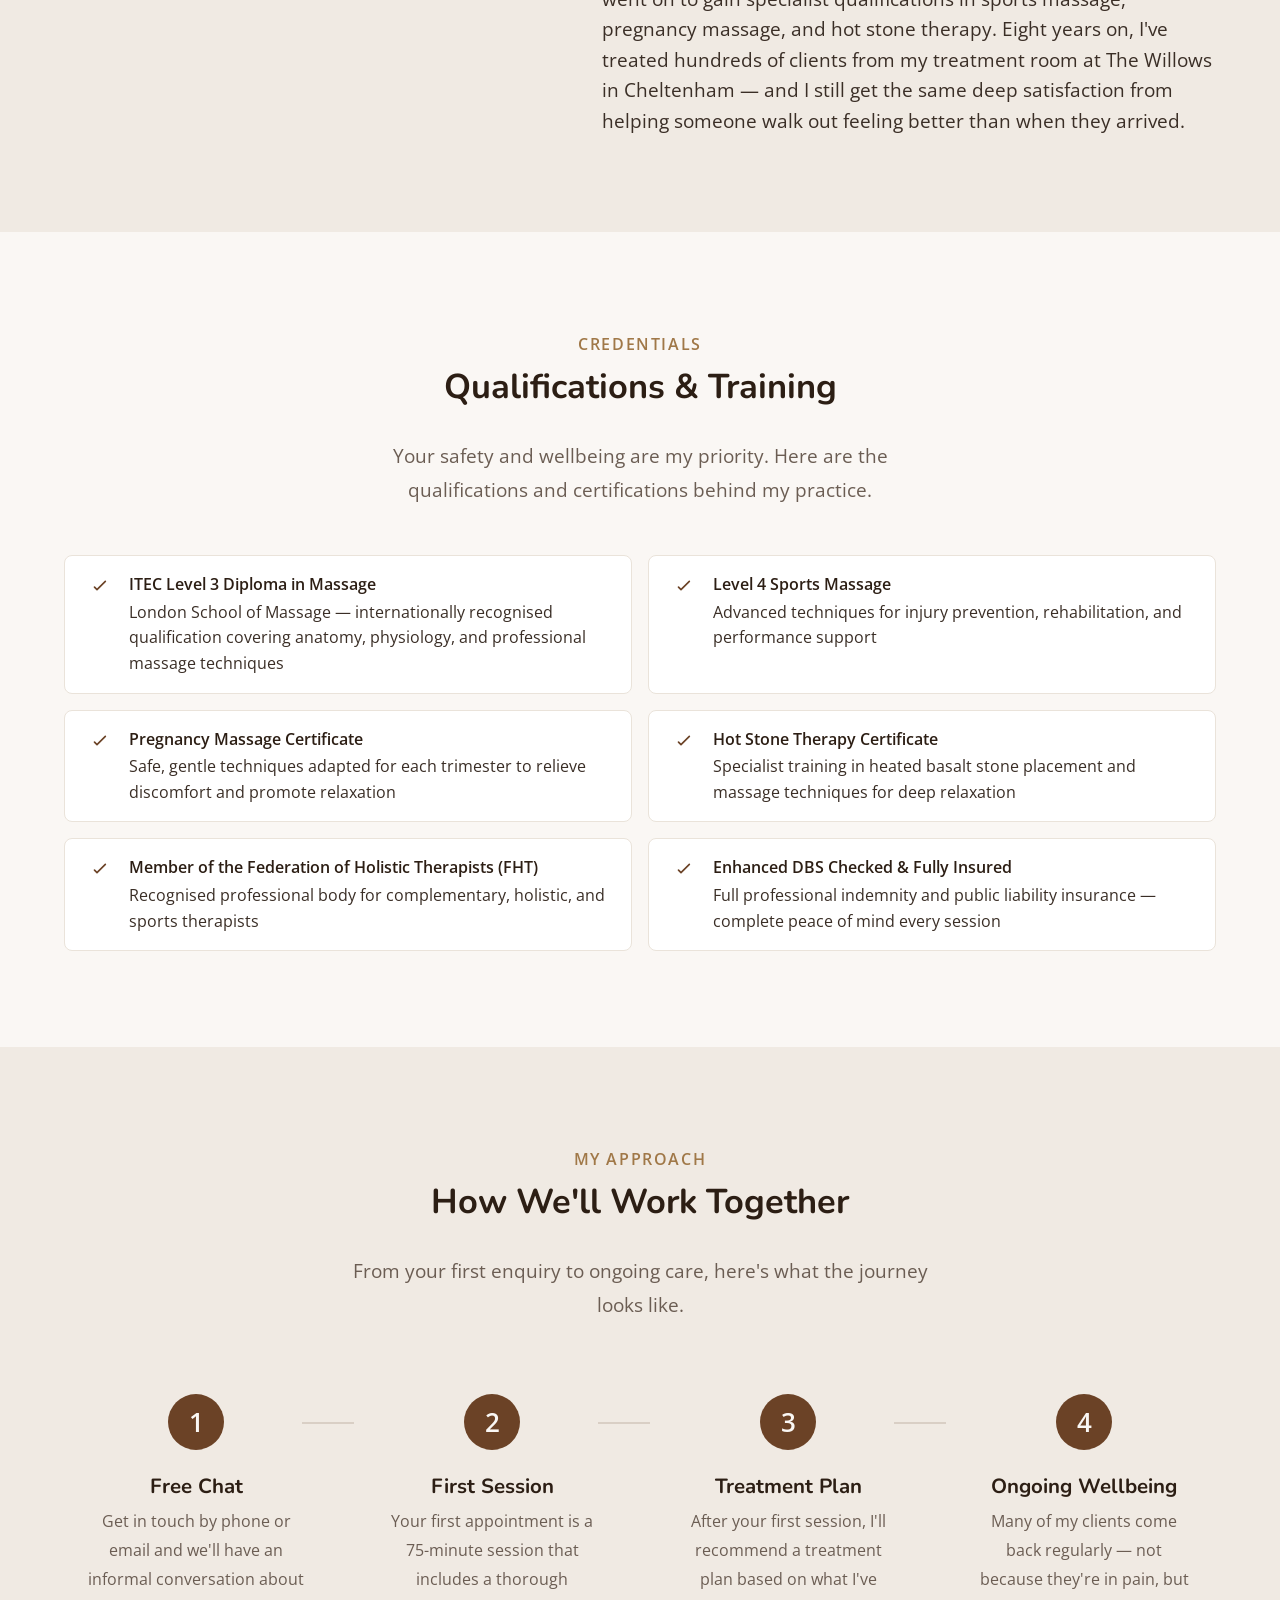
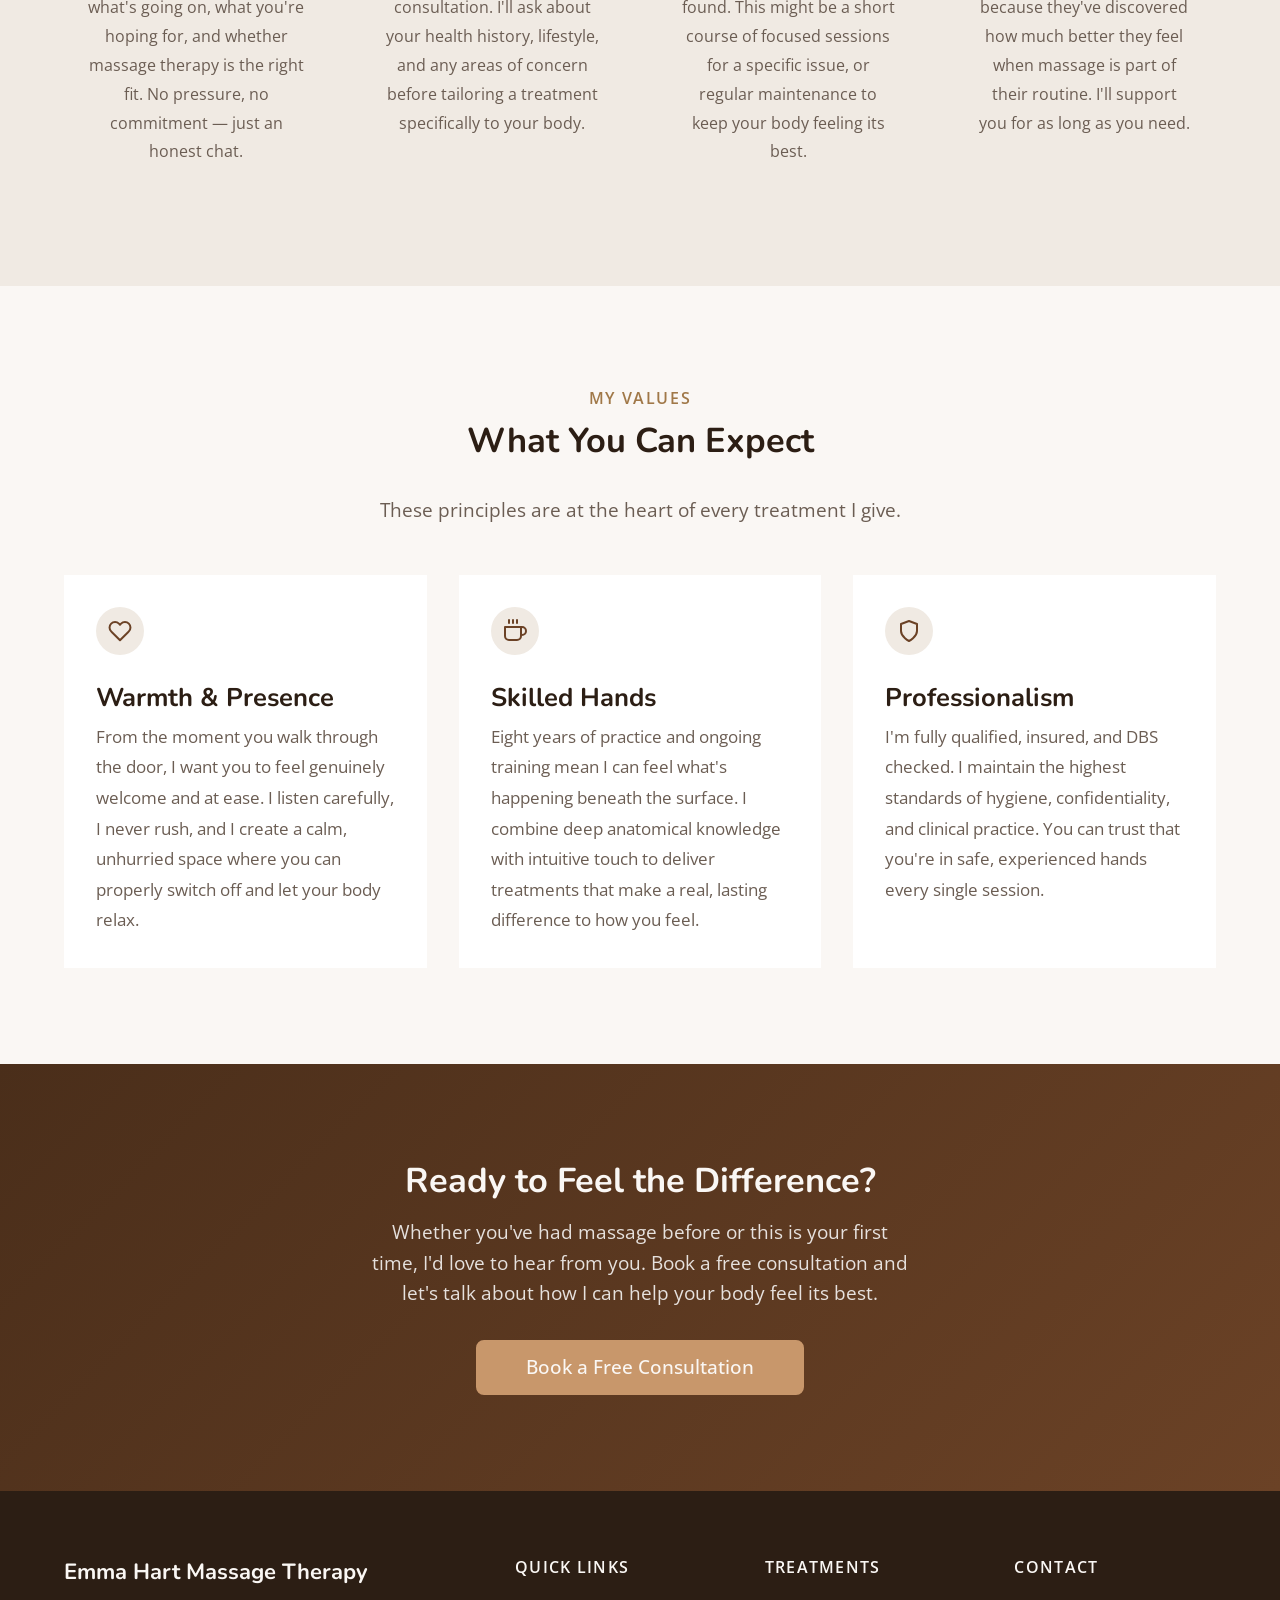
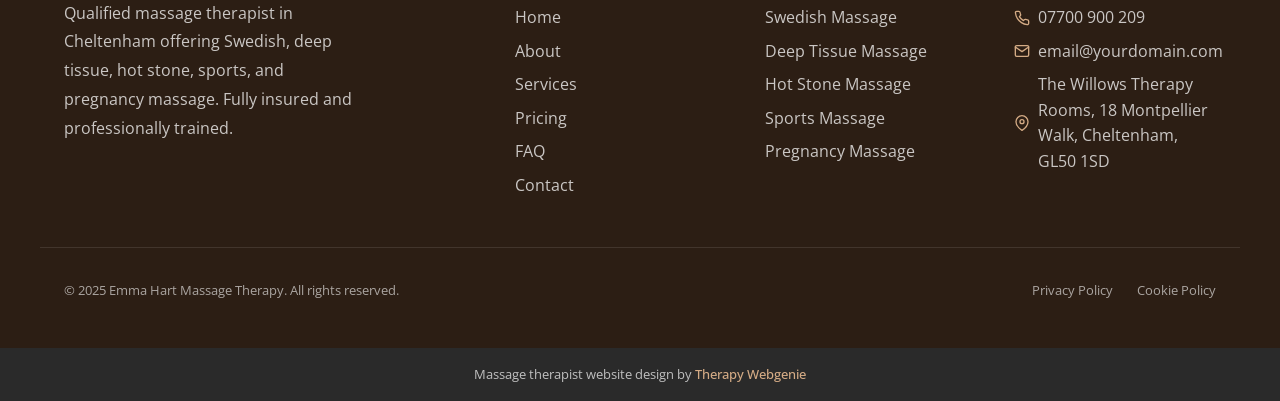
==== commit 0fbf2915: "Footer credit: profession wording, link to the matching Therapy Webgenie page, rel nofollow Co-Autho" ====
--- a/about.html
+++ b/about.html
@@ -357,7 +357,7 @@
   <!-- /SECTION: footer -->
 
   <div class="site-credit">
-    <p>Made with <span class="site-credit__heart" aria-label="love">&#10084;</span> by <a href="https://www.therapywebgenie.com" target="_blank" rel="noopener">Therapy Webgenie</a></p>
+    <p>Massage therapist website design by <a href="https://www.therapywebgenie.com/websites-for-therapists/body-based-practitioners/" target="_blank" rel="noopener nofollow">Therapy Webgenie</a></p>
   </div>
 
   <!-- Cookie Consent -->
--- a/css/components.css
+++ b/css/components.css
@@ -0,0 +1,8314 @@
+/* =============================================
+   COMPONENT STYLES
+   Nav, Hero, Cards, Testimonials, Forms, Footer
+   ============================================= */
+
+/* --- Skip Link --- */
+.skip-link {
+  position: absolute;
+  top: -100%;
+  left: var(--space-md);
+  padding: var(--space-sm) var(--space-md);
+  background: var(--color-primary);
+  color: var(--color-text-inverse);
+  border-radius: var(--radius-md);
+  z-index: 1000;
+  font-size: var(--text-sm);
+}
+
+.skip-link:focus {
+  top: var(--space-sm);
+}
+
+/* =============================================
+   NAVIGATION
+   ============================================= */
+.nav {
+  position: relative;
+  z-index: 100;
+  background-color: var(--color-surface);
+  border-bottom: 1px solid var(--color-border-light);
+  transition: box-shadow var(--transition-base);
+}
+
+.nav--scrolled {
+  box-shadow: var(--shadow-md);
+}
+
+.nav__inner {
+  display: flex;
+  align-items: center;
+  justify-content: space-between;
+  height: 72px;
+  position: relative;
+  z-index: 2;
+}
+
+.nav__brand {
+  display: flex;
+  flex-direction: column;
+  gap: 2px;
+}
+
+.nav__logo {
+  max-height: 70px;
+  width: auto;
+  object-fit: contain;
+}
+
+/* Logo beside title — add .nav__brand--inline to .nav__brand */
+.nav__brand--inline {
+  flex-direction: row;
+  align-items: center;
+  gap: var(--space-sm);
+}
+
+.nav__brand--inline .nav__brand-text {
+  display: flex;
+  flex-direction: column;
+  gap: 2px;
+}
+
+.nav__name {
+  font-family: var(--font-heading);
+  font-size: var(--text-lg);
+  font-weight: var(--font-weight-bold);
+  color: var(--color-text-heading);
+  line-height: 1.2;
+}
+
+.nav__title {
+  font-size: var(--text-xs);
+  color: var(--color-text-light);
+  text-transform: uppercase;
+  letter-spacing: 0.08em;
+}
+
+.nav__links {
+  display: none;
+  gap: var(--space-xl);
+  align-items: center;
+}
+
+.nav__link {
+  font-size: var(--text-base);
+  font-weight: var(--font-weight-medium);
+  color: var(--color-text);
+  transition: color var(--transition-fast);
+  position: relative;
+  padding: var(--space-xs) 0;
+  white-space: nowrap;
+}
+
+.nav__link::after {
+  content: '';
+  position: absolute;
+  bottom: -2px;
+  left: 0;
+  width: 0;
+  height: 2px;
+  background-color: var(--color-primary);
+  transition: width var(--transition-base);
+}
+
+.nav__link:hover,
+.nav__link--active {
+  color: var(--color-primary);
+}
+
+.nav__link:hover::after,
+.nav__link--active::after {
+  width: 100%;
+}
+
+.nav__cta {
+  font-size: var(--text-sm);
+  padding: var(--space-sm) var(--space-lg);
+  font-weight: 600;
+}
+
+/* Mobile Menu Toggle */
+.nav__toggle {
+  display: flex;
+  flex-direction: column;
+  gap: 5px;
+  padding: var(--space-sm);
+  z-index: 110;
+}
+
+.nav__toggle-bar {
+  display: block;
+  width: 24px;
+  height: 2px;
+  background-color: var(--color-text);
+  border-radius: 2px;
+  transition: all var(--transition-base);
+  transform-origin: center;
+}
+
+.nav__toggle--open .nav__toggle-bar {
+  background-color: var(--color-text-heading) !important;
+}
+
+.nav__toggle--open .nav__toggle-bar:nth-child(1) {
+  transform: translateY(7px) rotate(45deg);
+}
+
+.nav__toggle--open .nav__toggle-bar:nth-child(2) {
+  opacity: 0;
+}
+
+.nav__toggle--open .nav__toggle-bar:nth-child(3) {
+  transform: translateY(-7px) rotate(-45deg);
+}
+
+/* Mobile Menu Overlay — slide in from right, full viewport coverage */
+.nav__mobile {
+  display: flex;
+  position: fixed;
+  inset: 0;
+  background-color: var(--color-surface);
+  z-index: 1;
+  padding: calc(72px + var(--space-xl)) var(--space-lg) var(--space-xl);
+  flex-direction: column;
+  gap: var(--space-lg);
+  overflow-y: auto;
+  transform: translateX(100%);
+  opacity: 0;
+  visibility: hidden;
+  transition: transform 0.35s cubic-bezier(0.4, 0, 0.2, 1),
+              opacity 0.35s ease,
+              visibility 0.35s;
+}
+
+/* When opened from the compact scroll header */
+.nav__mobile--from-scroll {
+  padding-top: calc(56px + var(--space-sm));
+  z-index: 201;
+}
+
+.nav__mobile--open {
+  transform: translateX(0);
+  opacity: 1;
+  visibility: visible;
+}
+
+.nav__mobile .nav__link,
+.nav__mobile .btn {
+  opacity: 0;
+  transform: translateX(20px);
+  transition: opacity 0.3s ease, transform 0.3s ease;
+}
+
+.nav__mobile--open .nav__link,
+.nav__mobile--open .btn {
+  opacity: 1;
+  transform: translateX(0);
+}
+
+.nav__mobile--open > *:nth-child(1) { transition-delay: 0.05s; }
+.nav__mobile--open > *:nth-child(2) { transition-delay: 0.1s; }
+.nav__mobile--open > *:nth-child(3) { transition-delay: 0.15s; }
+.nav__mobile--open > *:nth-child(4) { transition-delay: 0.2s; }
+.nav__mobile--open > *:nth-child(5) { transition-delay: 0.25s; }
+.nav__mobile--open > *:nth-child(6) { transition-delay: 0.3s; }
+.nav__mobile--open > *:nth-child(7) { transition-delay: 0.35s; }
+
+.nav__mobile .nav__link {
+  font-size: var(--text-lg);
+  padding: var(--space-sm) 0;
+  border-bottom: 1px solid var(--color-border-light);
+}
+
+.nav__mobile .nav__link::after {
+  display: none;
+}
+
+.nav__mobile .btn {
+  margin-top: var(--space-md);
+  text-align: center;
+}
+
+/* Two CTA buttons side by side in mobile menu */
+.nav__mobile-ctas {
+  display: flex;
+  gap: var(--space-sm);
+  margin-top: var(--space-md);
+}
+
+.nav__mobile-ctas .btn {
+  flex: 1;
+  text-align: center;
+  margin-top: 0;
+  padding: var(--space-sm);
+}
+
+/* WhatsApp button */
+.btn--whatsapp {
+  background-color: #2d7d52;
+  border-color: #2d7d52;
+  color: #ffffff;
+}
+
+.btn--whatsapp:hover {
+  background-color: #246642;
+  border-color: #246642;
+  color: #ffffff;
+}
+
+@media (min-width: 1100px) {
+  .nav__links {
+    display: flex;
+  }
+
+  .nav__toggle {
+    display: none;
+  }
+}
+
+/* --- Nav Dropdowns (Desktop) --- */
+.nav__dropdown {
+  position: relative;
+}
+
+.nav__link--has-children {
+  display: inline-flex;
+  align-items: center;
+  gap: 4px;
+  background: none;
+  border: none;
+  cursor: pointer;
+  font-family: inherit;
+  font-size: inherit;
+  font-weight: inherit;
+  color: inherit;
+  padding: 0;
+}
+
+.nav__chevron {
+  width: 12px;
+  height: 12px;
+  transition: transform var(--transition-fast);
+  flex-shrink: 0;
+}
+
+.nav__dropdown:hover .nav__chevron,
+.nav__link--has-children[aria-expanded="true"] ~ .nav__dropdown-menu + .nav__chevron,
+.nav__link--has-children[aria-expanded="true"] .nav__chevron {
+  transform: rotate(180deg);
+}
+
+.nav__dropdown-trigger {
+  display: inline-flex;
+  align-items: center;
+  gap: 4px;
+  background: none;
+  border: none;
+  cursor: pointer;
+  font-family: inherit;
+  font-size: inherit;
+  font-weight: inherit;
+  color: inherit;
+  padding: 0;
+}
+
+.nav__dropdown-trigger .nav__chevron {
+  width: 12px;
+  height: 12px;
+  transition: transform var(--transition-fast);
+  flex-shrink: 0;
+}
+
+.nav__dropdown:hover .nav__dropdown-trigger .nav__chevron {
+  transform: rotate(180deg);
+}
+
+.nav__dropdown-menu {
+  position: absolute;
+  top: 100%;
+  left: 50%;
+  transform: translateX(-50%);
+  min-width: 240px;
+  background: var(--color-surface);
+  border: 1px solid var(--color-border-light);
+  border-radius: var(--radius-md, 8px);
+  box-shadow: var(--shadow-lg);
+  padding: var(--space-sm) 0;
+  opacity: 0;
+  visibility: hidden;
+  transition: opacity var(--transition-fast), visibility var(--transition-fast);
+  z-index: 110;
+  margin-top: var(--space-xs);
+}
+
+.nav__dropdown:hover .nav__dropdown-menu {
+  opacity: 1;
+  visibility: visible;
+}
+
+.nav__dropdown-link,
+.nav__dropdown-menu .nav__link--child {
+  display: block;
+  padding: var(--space-sm) var(--space-lg);
+  font-size: var(--text-sm);
+  color: var(--color-text);
+  transition: background var(--transition-fast), color var(--transition-fast);
+  white-space: nowrap;
+  text-decoration: none;
+}
+
+.nav__dropdown-link:hover,
+.nav__dropdown-menu .nav__link--child:hover {
+  background: var(--color-bg);
+  color: var(--color-primary);
+}
+
+.nav__dropdown-link--active {
+  color: var(--color-primary);
+  font-weight: 600;
+}
+
+/* --- Nav Mobile Sub-menus (Accordion) --- */
+.nav__mobile-group {
+  display: flex;
+  flex-direction: column;
+}
+
+.nav__mobile-parent {
+  display: flex;
+  align-items: center;
+  justify-content: space-between;
+}
+
+.nav__mobile-parent > .nav__link {
+  flex: 1;
+  cursor: default;
+}
+
+.nav__mobile-expand {
+  padding: var(--space-sm);
+  background: none;
+  border: none;
+  cursor: pointer;
+  color: var(--color-text-light);
+  transition: transform var(--transition-fast);
+  display: flex;
+  align-items: center;
+}
+
+.nav__mobile-expand[aria-expanded="true"] .nav__chevron {
+  transform: rotate(180deg);
+}
+
+.nav__mobile-children {
+  display: flex;
+  flex-direction: column;
+  padding-left: var(--space-lg);
+}
+
+.nav__mobile-children[hidden] {
+  display: none;
+}
+
+.nav__link--child {
+  font-size: var(--text-base);
+  color: var(--color-text-light);
+  padding: var(--space-xs) 0;
+  border-bottom: 1px solid var(--color-border-light);
+}
+
+.nav__link--child:hover {
+  color: var(--color-primary);
+}
+
+.nav__link--child::after {
+  display: none;
+}
+
+/* =============================================
+   NAVIGATION: TWO-TIER VARIANT
+   Top bar (brand + contact info) + bottom bar (nav links)
+   ============================================= */
+.nav--two-tier {
+  position: relative;
+  z-index: 100;
+  background-color: var(--color-surface);
+  border-bottom: 1px solid var(--color-border-light);
+  transition: box-shadow var(--transition-base);
+  padding: 20px 0;
+}
+
+.nav--two-tier.nav--scrolled {
+  box-shadow: var(--shadow-md);
+}
+
+/* --- Top bar: brand left, contact info right --- */
+.nav__top {
+  display: flex;
+  align-items: center;
+  justify-content: space-between;
+  padding-top: 20px;
+  padding-bottom: var(--space-sm);
+}
+
+.nav__contact {
+  display: none;
+  align-items: center;
+  gap: var(--space-xl);
+}
+
+.nav__contact-item {
+  display: flex;
+  align-items: center;
+  gap: var(--space-xs);
+  font-size: var(--text-sm);
+  color: var(--color-text-light);
+  white-space: nowrap;
+}
+
+.nav__contact-item svg {
+  width: 16px;
+  height: 16px;
+  flex-shrink: 0;
+  color: var(--color-primary);
+}
+
+.nav__contact-item a {
+  color: var(--color-text-light);
+  font-weight: var(--font-weight-medium);
+}
+
+.nav__contact-item a:hover {
+  color: var(--color-primary);
+}
+
+/* --- Bottom bar: nav links + CTA --- */
+.nav__bottom {
+  display: flex;
+  align-items: center;
+  justify-content: space-between;
+  border-top: 1px solid var(--color-border-light);
+  padding-top: var(--space-sm);
+  padding-bottom: 20px;
+}
+
+.nav--two-tier .nav__links {
+  display: none;
+  gap: var(--space-lg);
+  align-items: center;
+  width: 100%;
+}
+
+.nav--two-tier .nav__cta {
+  margin-left: auto;
+}
+
+.nav--two-tier .nav__link {
+  font-size: var(--text-base);
+}
+
+/* Mobile: hamburger in top bar, not bottom */
+.nav--two-tier .nav__toggle {
+  display: flex;
+  flex-direction: column;
+  gap: 5px;
+  padding: var(--space-sm);
+  z-index: 110;
+}
+
+/* Two-tier mobile: hide bottom bar border, show only toggle */
+.nav--two-tier .nav__bottom {
+  border-top: none;
+  padding: 0;
+  position: absolute;
+  right: var(--space-lg);
+  top: var(--space-lg);
+}
+
+@media (min-width: 1100px) {
+  .nav--two-tier .nav__bottom {
+    position: static;
+    border-top: 1px solid var(--color-border-light);
+    padding-top: var(--space-sm);
+    padding-bottom: var(--space-sm);
+  }
+}
+
+.nav__top {
+  position: relative;
+}
+
+/* Desktop breakpoint */
+@media (min-width: 900px) {
+  .nav__contact {
+    display: flex;
+  }
+}
+
+@media (min-width: 1100px) {
+  .nav--two-tier .nav__links {
+    display: flex;
+  }
+
+  .nav--two-tier .nav__toggle {
+    display: none;
+  }
+}
+
+/* Mobile menu for two-tier: needs more padding-top than single-tier nav */
+.nav--two-tier .nav__mobile {
+  top: 0;
+  padding-top: 90px;
+}
+
+/* Contact info inside mobile menu */
+.nav__mobile-contact {
+  display: flex;
+  flex-direction: column;
+  gap: var(--space-sm);
+  padding-top: var(--space-md);
+  margin-top: var(--space-md);
+  border-top: 1px solid var(--color-border-light);
+}
+
+.nav__mobile-contact .nav__contact-item {
+  display: flex;
+  font-size: var(--text-base);
+}
+
+/* Force readable dark colour on white overlay — overrides nav__contact-item a light colour */
+.nav__mobile .nav__mobile-contact a,
+.nav__mobile .nav__mobile-contact .nav__contact-item {
+  color: var(--color-text);
+}
+
+@media (min-width: 900px) {
+  .nav__mobile-contact {
+    display: none;
+  }
+}
+
+/* =============================================
+   SCROLL-AWARE COMPACT HEADER
+   Hidden by default. Slides in when user scrolls up
+   after passing the main header. Shows brand + phone + hamburger.
+   ============================================= */
+.nav-scroll {
+  position: fixed;
+  top: 0;
+  left: 0;
+  right: 0;
+  z-index: 200;
+  background-color: var(--color-surface);
+  border-bottom: 1px solid var(--color-border-light);
+  box-shadow: var(--shadow-md);
+  transform: translateY(-100%);
+  opacity: 0;
+  transition: transform 0.3s ease, opacity 0.3s ease;
+  pointer-events: none;
+}
+
+.nav-scroll--visible {
+  transform: translateY(0);
+  opacity: 1;
+  pointer-events: auto;
+}
+
+.nav-scroll__inner {
+  display: flex;
+  align-items: center;
+  justify-content: space-between;
+  height: 56px;
+}
+
+.nav-scroll__brand {
+  display: flex;
+  flex-direction: row;
+  align-items: center;
+  gap: var(--space-sm);
+  min-width: 0;
+}
+
+.nav-scroll__brand-text {
+  display: flex;
+  flex-direction: column;
+  gap: 2px;
+  min-width: 0;
+}
+
+.nav-scroll__logo {
+  height: 40px;
+  width: auto;
+  flex-shrink: 0;
+  object-fit: contain;
+}
+
+.nav-scroll__name {
+  font-family: var(--font-heading);
+  font-size: var(--text-base);
+  font-weight: var(--font-weight-bold);
+  color: var(--color-text-heading);
+  line-height: 1.2;
+  white-space: nowrap;
+  overflow: hidden;
+  text-overflow: ellipsis;
+}
+
+.nav-scroll__title {
+  font-size: 11px;
+  color: var(--color-text-light);
+  text-transform: uppercase;
+  letter-spacing: 0.08em;
+  line-height: 1.2;
+}
+
+.nav-scroll__right {
+  display: flex;
+  align-items: center;
+  gap: var(--space-lg);
+}
+
+.nav-scroll__phone {
+  display: none;
+  align-items: center;
+  gap: var(--space-xs);
+  font-size: var(--text-sm);
+  font-weight: var(--font-weight-medium);
+  color: var(--color-text);
+  white-space: nowrap;
+}
+
+.nav-scroll__phone svg {
+  width: 16px;
+  height: 16px;
+  flex-shrink: 0;
+  color: var(--color-primary);
+}
+
+.nav-scroll__phone:hover {
+  color: var(--color-primary);
+}
+
+/* Mobile: just phone icon, no text */
+.nav-scroll__phone-icon {
+  display: flex;
+  align-items: center;
+  color: var(--color-primary);
+}
+
+.nav-scroll__phone-icon svg {
+  width: 20px;
+  height: 20px;
+}
+
+/* WhatsApp icon in compact scroll header — mobile only */
+.nav-scroll__wa-icon {
+  display: flex;
+  align-items: center;
+  color: var(--color-primary);
+}
+
+.nav-scroll__wa-icon svg {
+  width: 20px;
+  height: 20px;
+}
+
+@media (min-width: 600px) {
+  .nav-scroll__phone {
+    display: flex;
+  }
+
+  .nav-scroll__phone-icon {
+    display: none;
+  }
+}
+
+.nav-scroll__toggle {
+  display: flex;
+  flex-direction: column;
+  gap: 5px;
+  padding: var(--space-sm);
+  background: none;
+  border: none;
+  cursor: pointer;
+}
+
+.nav-scroll__toggle-bar {
+  display: block;
+  width: 22px;
+  height: 2px;
+  background-color: var(--color-text);
+  border-radius: 2px;
+  transition: all var(--transition-base);
+  transform-origin: center;
+}
+
+/* Transform nav-scroll hamburger into X when from-scroll overlay is open */
+body:has(.nav__mobile--from-scroll.nav__mobile--open) .nav-scroll__toggle-bar:nth-child(1) {
+  transform: translateY(7px) rotate(45deg);
+}
+
+body:has(.nav__mobile--from-scroll.nav__mobile--open) .nav-scroll__toggle-bar:nth-child(2) {
+  opacity: 0;
+}
+
+body:has(.nav__mobile--from-scroll.nav__mobile--open) .nav-scroll__toggle-bar:nth-child(3) {
+  transform: translateY(-7px) rotate(-45deg);
+}
+
+/* =============================================
+   HERO
+   ============================================= */
+.hero {
+  position: relative;
+  padding: var(--space-3xl) 0;
+  overflow: hidden;
+}
+
+.hero__inner {
+  display: grid;
+  grid-template-columns: 1fr;
+  gap: var(--space-2xl);
+  align-items: center;
+}
+
+.hero__content {
+  order: 2;
+}
+
+.hero__image-wrap {
+  order: 1;
+}
+
+.hero__label {
+  display: inline-block;
+  font-size: var(--text-sm);
+  font-weight: var(--font-weight-semibold);
+  color: var(--color-secondary-dark);
+  text-transform: uppercase;
+  letter-spacing: 0.1em;
+  margin-bottom: var(--space-md);
+}
+
+.hero__heading {
+  font-size: var(--text-h1);
+  margin-bottom: var(--space-lg);
+  color: var(--color-text-heading);
+}
+
+.hero__text {
+  font-size: var(--text-md);
+  color: var(--color-text-light);
+  line-height: var(--line-height-relaxed);
+  margin-bottom: var(--space-xl);
+  max-width: 540px;
+}
+
+.hero__ticks {
+  list-style: none;
+  padding: 0;
+  margin: var(--space-lg) 0;
+  display: flex;
+  flex-wrap: wrap;
+  gap: var(--space-sm);
+}
+
+.hero__ticks li {
+  display: inline-flex;
+  align-items: center;
+  gap: var(--space-xs);
+  font-size: var(--text-xs);
+  font-weight: var(--font-weight-medium);
+  color: var(--color-primary-dark);
+  background-color: var(--color-bg-alt);
+  padding: var(--space-xs) var(--space-md);
+  border-radius: var(--radius-full);
+  border: 1px solid var(--color-border);
+  text-align: left;
+  white-space: nowrap;
+}
+
+.hero__ticks svg {
+  width: 16px;
+  height: 16px;
+  flex-shrink: 0;
+  color: var(--color-primary);
+}
+
+.hero__actions {
+  display: flex;
+  flex-wrap: wrap;
+  gap: var(--space-md);
+  justify-content: center;
+}
+
+@media (min-width: 768px) {
+  .hero__actions {
+    justify-content: flex-start;
+  }
+}
+
+.hero__image {
+  width: 100%;
+  aspect-ratio: 4 / 3;
+  object-fit: cover;
+  border-radius: var(--radius-lg);
+  box-shadow: var(--shadow-lg);
+}
+
+.hero__image-placeholder {
+  width: 100%;
+  aspect-ratio: 4 / 3;
+  border-radius: var(--radius-lg);
+  background: linear-gradient(135deg, var(--color-primary-light) 0%, var(--color-primary) 100%);
+  display: flex;
+  align-items: center;
+  justify-content: center;
+  color: var(--color-text-inverse);
+  font-size: var(--text-base);
+  text-align: center;
+  padding: var(--space-xl);
+  box-shadow: var(--shadow-lg);
+}
+
+@media (min-width: 768px) {
+  .hero {
+    padding: var(--space-3xl) 0;
+  }
+
+  .hero__inner {
+    grid-template-columns: 1fr 1fr;
+    gap: var(--space-3xl);
+  }
+
+  .hero__content {
+    order: 1;
+  }
+
+  .hero__image-wrap {
+    order: 2;
+  }
+
+  .hero__heading {
+    font-size: var(--text-h1-desktop);
+  }
+}
+
+/* =============================================
+   HERO VARIANTS
+   Add class to <section class="hero hero--variant">
+   Default (no modifier) = split layout
+   ============================================= */
+
+/* --- Fullwidth: background image, centered text overlay --- */
+.hero--fullwidth {
+  padding: var(--space-3xl) 0;
+  min-height: 500px;
+  display: flex;
+  align-items: center;
+  text-align: center;
+  background: linear-gradient(135deg, var(--color-primary-dark) 0%, var(--color-primary) 50%, var(--color-primary-light) 100%);
+  color: var(--color-text-inverse);
+}
+
+.hero--fullwidth .hero__inner {
+  grid-template-columns: 1fr;
+  justify-items: center;
+}
+
+.hero--fullwidth .hero__content {
+  order: 1;
+  max-width: 720px;
+}
+
+.hero--fullwidth .hero__image-wrap {
+  display: none;
+}
+
+.hero--fullwidth .hero__label {
+  color: var(--color-secondary-light);
+}
+
+.hero--fullwidth .hero__heading {
+  color: var(--color-text-inverse);
+}
+
+.hero--fullwidth .hero__text {
+  color: rgba(255, 255, 255, 0.85);
+  margin-left: auto;
+  margin-right: auto;
+  max-width: 600px;
+}
+
+.hero--fullwidth .hero__actions {
+  justify-content: center;
+}
+
+.hero--fullwidth .hero__ticks {
+  justify-content: center;
+}
+
+.hero--fullwidth .hero__ticks li {
+  color: rgba(255, 255, 255, 0.85);
+  background-color: rgba(255, 255, 255, 0.12);
+  border-color: rgba(255, 255, 255, 0.2);
+}
+
+.hero--fullwidth .hero__ticks svg {
+  color: var(--color-secondary-light);
+}
+
+.hero--fullwidth .btn--primary {
+  background-color: var(--color-secondary);
+  border-color: var(--color-secondary);
+  color: var(--color-text-inverse);
+}
+
+.hero--fullwidth .btn--primary:hover {
+  background-color: var(--color-secondary-dark);
+  border-color: var(--color-secondary-dark);
+}
+
+.hero--fullwidth .btn--secondary {
+  color: var(--color-text-inverse);
+  border-color: rgba(255, 255, 255, 0.5);
+}
+
+.hero--fullwidth .btn--secondary:hover {
+  background-color: rgba(255, 255, 255, 0.15);
+  border-color: var(--color-text-inverse);
+}
+
+@media (min-width: 768px) {
+  .hero--fullwidth {
+    padding: var(--space-3xl) 0;
+    min-height: 600px;
+  }
+
+  .hero--fullwidth .hero__inner {
+    grid-template-columns: 1fr;
+  }
+}
+
+/* --- Minimal: premium light hero — centered, subtle texture, no image --- */
+.hero--minimal {
+  padding: var(--space-3xl) 0;
+  text-align: center;
+  background:
+    radial-gradient(ellipse at 15% 80%, color-mix(in srgb, var(--color-secondary) 10%, transparent) 0%, transparent 50%),
+    radial-gradient(ellipse at 85% 20%, color-mix(in srgb, var(--color-primary) 8%, transparent) 0%, transparent 50%),
+    radial-gradient(ellipse at 50% 50%, color-mix(in srgb, var(--color-accent, var(--color-primary-light)) 5%, transparent) 0%, transparent 60%),
+    linear-gradient(160deg, var(--color-bg) 0%, var(--color-bg-alt) 100%);
+  position: relative;
+  overflow: hidden;
+}
+
+.hero--minimal::before {
+  content: '';
+  position: absolute;
+  top: -20%;
+  right: -5%;
+  width: 400px;
+  height: 400px;
+  border-radius: 50%;
+  background: radial-gradient(circle, color-mix(in srgb, var(--color-primary) 6%, transparent) 0%, transparent 70%);
+  pointer-events: none;
+}
+
+.hero--minimal::after {
+  content: '';
+  position: absolute;
+  bottom: -15%;
+  left: -5%;
+  width: 350px;
+  height: 350px;
+  border-radius: 50%;
+  background: radial-gradient(circle, color-mix(in srgb, var(--color-secondary) 8%, transparent) 0%, transparent 70%);
+  pointer-events: none;
+}
+
+.hero--minimal .hero__inner {
+  grid-template-columns: 1fr;
+  justify-items: center;
+  position: relative;
+  z-index: 1;
+}
+
+.hero--minimal .hero__content {
+  order: 1;
+  max-width: 800px;
+}
+
+.hero--minimal .hero__image-wrap {
+  display: none;
+}
+
+.hero--minimal .hero__label {
+  display: inline-block;
+  background: color-mix(in srgb, var(--color-primary) 12%, transparent);
+  color: var(--color-primary-dark);
+  padding: var(--space-xs) var(--space-lg);
+  border-radius: var(--radius-full);
+  font-size: var(--text-xs);
+  font-weight: var(--font-weight-semibold);
+  text-transform: uppercase;
+  letter-spacing: 0.12em;
+  margin-bottom: var(--space-lg);
+}
+
+.hero--minimal .hero__heading {
+  font-size: var(--text-h1-desktop);
+  margin-bottom: var(--space-xl);
+}
+
+.hero--minimal .hero__text {
+  font-size: var(--text-lg);
+  max-width: 600px;
+  margin-left: auto;
+  margin-right: auto;
+}
+
+.hero--minimal .hero__actions {
+  justify-content: center;
+}
+
+.hero--minimal .hero__ticks {
+  justify-content: center;
+}
+
+.hero--minimal .hero__ticks li {
+  color: var(--color-primary-dark);
+  background-color: rgba(0, 0, 0, 0.05);
+  border-color: rgba(0, 0, 0, 0.1);
+}
+
+.hero--minimal .hero__ticks svg {
+  color: var(--color-secondary-dark);
+}
+
+@media (min-width: 768px) {
+  .hero--minimal {
+    padding: var(--space-3xl) 0;
+  }
+
+  .hero--minimal::before {
+    width: 600px;
+    height: 600px;
+  }
+
+  .hero--minimal::after {
+    width: 500px;
+    height: 500px;
+  }
+
+  .hero--minimal .hero__heading {
+    font-size: 3.5rem;
+  }
+
+  .hero--minimal .hero__inner {
+    grid-template-columns: 1fr;
+  }
+}
+
+/* --- Half: edge-to-edge 50/50 split, image bleeds to edge --- */
+.hero--half {
+  padding: 0;
+  overflow: hidden;
+}
+
+.hero--half .hero__inner {
+  display: grid;
+  grid-template-columns: 1fr;
+  gap: 0;
+  max-width: 100%;
+  padding: 0;
+  align-items: stretch;
+}
+
+.hero--half .hero__image-wrap {
+  order: 1;
+  width: 100%;
+  min-height: 300px;
+  background-size: cover;
+  background-position: center;
+  background-repeat: no-repeat;
+}
+
+.hero--half .hero__image-placeholder,
+.hero--half .hero__image {
+  border-radius: 0;
+  box-shadow: none;
+  width: 100%;
+  height: 100%;
+  aspect-ratio: auto;
+  object-fit: cover;
+}
+
+.hero--half .hero__content {
+  order: 2;
+  padding: var(--space-2xl) var(--space-lg);
+  display: flex;
+  flex-direction: column;
+  justify-content: center;
+}
+
+.hero--half .hero__text {
+  max-width: none;
+}
+
+@media (min-width: 768px) {
+  .hero--half .hero__inner {
+    grid-template-columns: 1fr 1fr;
+    min-height: 560px;
+  }
+  /* v1.4 — column ratio modifiers (override the default 1fr 1fr) */
+  .hero--half--text-wide .hero__inner   { grid-template-columns: 1.45fr 1fr; }
+  .hero--half--image-wide .hero__inner  { grid-template-columns: 1fr 1.45fr; }
+
+  .hero--half .hero__image-wrap {
+    order: 1;
+    min-height: auto;
+  }
+
+  .hero--half .hero__content {
+    order: 2;
+    padding: var(--space-3xl) var(--space-3xl) var(--space-3xl) var(--space-2xl);
+  }
+  /* v1.4 — flip image to the right (text-left layout) */
+  .hero--half--image-right .hero__image-wrap { order: 2; }
+  .hero--half--image-right .hero__content    { order: 1; }
+}
+
+/* v1.4 NOTE — .hero--half ships with a max-height: 85vh safety cap on
+   .hero__inner / __image-wrap / __image / __content (defined later in this
+   file). To opt out for a taller hero, set max-height: none on those four
+   selectors in your theme.css — do this only when the design genuinely
+   needs it; the cap exists to prevent the hero hiding the next section. */
+
+@media (min-width: 1024px) {
+  .hero--half .hero__content {
+    padding: var(--space-4xl);
+  }
+}
+
+/* --- Slope: hero with coloured background panel behind image + text --- */
+.hero--slope-dark,
+.hero--slope-light {
+  padding: var(--space-3xl) 0;
+}
+
+.hero--slope-dark .hero__inner,
+.hero--slope-light .hero__inner {
+  position: relative;
+  padding: 0;
+}
+
+/* Content needs padding on mobile since inner has none */
+.hero--slope-dark .hero__content,
+.hero--slope-light .hero__content {
+  padding: var(--space-xl) var(--space-2xl) var(--space-2xl);
+}
+
+/* Hide label and ticks in slope heroes */
+.hero--slope-dark .hero__label,
+.hero--slope-light .hero__label,
+.hero--slope-dark .hero__ticks,
+.hero--slope-light .hero__ticks {
+  display: none;
+}
+
+/* Smaller heading for slope */
+.hero--slope-dark .hero__heading,
+.hero--slope-light .hero__heading {
+  font-size: clamp(1.75rem, 3vw, 2.5rem);
+}
+
+/* Dark slope: light text */
+.hero--slope-dark .hero__heading {
+  color: var(--color-text-inverse);
+}
+
+.hero--slope-dark .hero__text {
+  color: rgba(255, 255, 255, 0.85);
+}
+
+.hero--slope-dark .btn--primary {
+  background-color: var(--color-secondary);
+  border-color: var(--color-secondary);
+  color: var(--color-text-inverse);
+}
+
+.hero--slope-dark .btn--primary:hover {
+  background-color: var(--color-secondary-dark);
+  border-color: var(--color-secondary-dark);
+}
+
+.hero--slope-dark .btn--secondary {
+  color: var(--color-text-inverse);
+  border-color: rgba(255, 255, 255, 0.5);
+}
+
+.hero--slope-dark .btn--secondary:hover {
+  background-color: rgba(255, 255, 255, 0.15);
+  border-color: var(--color-text-inverse);
+}
+
+/* Coloured background panel — mobile: full coverage */
+.hero--slope-dark .hero__inner::before,
+.hero--slope-light .hero__inner::before {
+  content: '';
+  position: absolute;
+  top: 0;
+  bottom: 0;
+  left: 0;
+  right: 0;
+  border-radius: var(--radius-lg);
+  z-index: 0;
+}
+
+.hero--slope-dark .hero__inner::before {
+  background: linear-gradient(135deg, var(--color-primary-dark) 0%, var(--color-primary) 100%);
+}
+
+.hero--slope-light .hero__inner::before {
+  background: color-mix(in srgb, var(--color-primary) 12%, var(--color-bg));
+}
+
+/* Image */
+.hero--slope-dark .hero__image-wrap,
+.hero--slope-light .hero__image-wrap {
+  order: 1;
+  position: relative;
+  z-index: 1;
+}
+
+.hero--slope-dark .hero__image-placeholder,
+.hero--slope-dark .hero__image,
+.hero--slope-light .hero__image-placeholder,
+.hero--slope-light .hero__image {
+  width: 100%;
+  aspect-ratio: 4 / 3;
+  object-fit: cover;
+  border-radius: var(--radius-md);
+  box-shadow: var(--shadow-lg);
+}
+
+/* Content — position + z-index */
+.hero--slope-dark .hero__content,
+.hero--slope-light .hero__content {
+  order: 2;
+  position: relative;
+  z-index: 1;
+}
+
+@media (min-width: 768px) {
+  .hero--slope-dark,
+  .hero--slope-light {
+    padding: var(--space-3xl) 0;
+  }
+
+  .hero--slope-dark .hero__inner,
+  .hero--slope-light .hero__inner {
+    display: grid;
+    grid-template-columns: 45% 1fr;
+    gap: var(--space-3xl);
+    align-items: center;
+    padding: var(--space-3xl);
+    padding-left: 0;
+    min-height: 400px;
+  }
+
+  /* Background panel shifts right — sits behind middle of image */
+  .hero--slope-dark .hero__inner::before,
+  .hero--slope-light .hero__inner::before {
+    left: 20%;
+    border-radius: 0 40px 0 0;
+  }
+
+  .hero--slope-dark .hero__content,
+  .hero--slope-light .hero__content {
+    order: 2;
+    padding: 0;
+  }
+
+  /* Desktop image: flush to left edge, bottom-left radius only */
+  .hero--slope-dark .hero__image-placeholder,
+  .hero--slope-dark .hero__image,
+  .hero--slope-light .hero__image-placeholder,
+  .hero--slope-light .hero__image {
+    aspect-ratio: auto;
+    height: 100%;
+    min-height: 320px;
+    border-radius: 0 0 0 40px;
+  }
+}
+
+/* --- Reverse modifier: flips image/text sides --- */
+
+/* Classic (default split) reverse: image left, text right */
+@media (min-width: 768px) {
+  .hero.hero--reverse .hero__content {
+    order: 2;
+  }
+
+  .hero.hero--reverse .hero__image-wrap {
+    order: 1;
+  }
+}
+
+/* Half (Split 50%) reverse: text left, image right */
+@media (min-width: 768px) {
+  .hero--half.hero--reverse .hero__image-wrap {
+    order: 2;
+  }
+
+  .hero--half.hero--reverse .hero__content {
+    order: 1;
+    padding: var(--space-3xl) var(--space-2xl) var(--space-3xl) var(--space-3xl);
+  }
+}
+
+@media (min-width: 1024px) {
+  .hero--half.hero--reverse .hero__content {
+    padding: var(--space-4xl);
+  }
+}
+
+/* Slope reverse: image right, text left */
+@media (min-width: 768px) {
+  .hero--slope-dark.hero--reverse .hero__inner,
+  .hero--slope-light.hero--reverse .hero__inner {
+    grid-template-columns: 1fr 45%;
+    padding-left: var(--space-3xl);
+    padding-right: 0;
+  }
+
+  .hero--slope-dark.hero--reverse .hero__image-wrap,
+  .hero--slope-light.hero--reverse .hero__image-wrap {
+    order: 2;
+  }
+
+  .hero--slope-dark.hero--reverse .hero__content,
+  .hero--slope-light.hero--reverse .hero__content {
+    order: 1;
+  }
+
+  .hero--slope-dark.hero--reverse .hero__inner::before,
+  .hero--slope-light.hero--reverse .hero__inner::before {
+    left: 0;
+    right: 20%;
+    border-radius: 40px 0 0 0;
+  }
+
+  /* Reversed image: bottom-right radius only */
+  .hero--slope-dark.hero--reverse .hero__image-placeholder,
+  .hero--slope-dark.hero--reverse .hero__image,
+  .hero--slope-light.hero--reverse .hero__image-placeholder,
+  .hero--slope-light.hero--reverse .hero__image {
+    border-radius: 0 0 40px 0;
+  }
+}
+
+/* --- Image Hero: full-bleed background image with dark overlay --- */
+.hero--image {
+  position: relative;
+  padding: var(--space-3xl) 0;
+  min-height: 500px;
+  display: flex;
+  align-items: center;
+  text-align: center;
+  color: var(--color-text-inverse);
+  background-color: var(--color-bg-dark);
+  background-size: cover;
+  background-position: center center;
+  background-repeat: no-repeat;
+  background-size: cover;
+  background-position: center;
+  background-repeat: no-repeat;
+}
+
+.hero--image::before {
+  content: '';
+  position: absolute;
+  inset: 0;
+  background: linear-gradient(180deg, rgba(0,0,0,0.55) 0%, rgba(0,0,0,0.4) 50%, rgba(0,0,0,0.6) 100%);
+  z-index: 1;
+}
+
+.hero--image .hero__inner {
+  position: relative;
+  z-index: 2;
+  grid-template-columns: 1fr;
+  justify-items: center;
+}
+
+.hero--image .hero__content {
+  order: 1;
+  max-width: 720px;
+}
+
+.hero--image .hero__image-wrap {
+  display: none;
+}
+
+.hero--image .hero__label {
+  color: var(--color-secondary-light);
+}
+
+.hero--image .hero__heading {
+  color: #ffffff;
+  text-shadow: 0 2px 8px rgba(0,0,0,0.3);
+}
+
+.hero--image .hero__text {
+  color: rgba(255, 255, 255, 0.9);
+  margin-left: auto;
+  margin-right: auto;
+  max-width: 600px;
+}
+
+.hero--image .hero__actions {
+  justify-content: center;
+}
+
+.hero--image .hero__ticks {
+  justify-content: center;
+}
+
+.hero--image .hero__ticks li {
+  color: rgba(255, 255, 255, 0.9);
+  background-color: rgba(255, 255, 255, 0.15);
+  border-color: rgba(255, 255, 255, 0.25);
+}
+
+.hero--image .hero__ticks svg {
+  color: var(--color-secondary-light);
+}
+
+.hero--image .btn--primary {
+  background-color: var(--color-secondary);
+  border-color: var(--color-secondary);
+  color: var(--color-text-inverse);
+}
+
+.hero--image .btn--primary:hover {
+  background-color: var(--color-secondary-dark);
+  border-color: var(--color-secondary-dark);
+}
+
+.hero--image .btn--secondary {
+  color: var(--color-text-inverse);
+  border-color: rgba(255, 255, 255, 0.5);
+}
+
+.hero--image .btn--secondary:hover {
+  background-color: rgba(255, 255, 255, 0.15);
+  border-color: var(--color-text-inverse);
+}
+
+/* --- Image Left: text left-aligned --- */
+.hero--image-left {
+  text-align: left;
+}
+
+.hero--image-left .hero__inner {
+  justify-items: start;
+}
+
+.hero--image-left .hero__content {
+  max-width: 600px;
+}
+
+.hero--image-left .hero__text {
+  margin-left: 0;
+  margin-right: 0;
+}
+
+.hero--image-left .hero__actions {
+  justify-content: flex-start;
+}
+
+.hero--image-left .hero__ticks {
+  justify-content: flex-start;
+}
+
+/* --- Image Right: text right-aligned --- */
+.hero--image-right {
+  text-align: right;
+}
+
+.hero--image-right .hero__inner {
+  justify-items: end;
+}
+
+.hero--image-right .hero__content {
+  max-width: 600px;
+}
+
+.hero--image-right .hero__text {
+  margin-left: auto;
+  margin-right: 0;
+}
+
+.hero--image-right .hero__actions {
+  justify-content: flex-end;
+}
+
+.hero--image-right .hero__ticks {
+  justify-content: flex-end;
+}
+
+/* Extra top padding when transparent nav overlays the hero */
+body:has(.nav--transparent) .hero--image {
+  padding-top: calc(var(--space-3xl) + 140px);
+}
+
+@media (min-width: 768px) {
+  .hero--image {
+    padding: var(--space-4xl) 0;
+    min-height: 85vh;
+  }
+
+  body:has(.nav--transparent) .hero--image {
+    padding-top: calc(var(--space-4xl) + 140px);
+  }
+}
+
+/* --- Banner Hero: contained, shorter image strip with overlay text --- */
+.hero--banner {
+  padding: 0;
+}
+
+.hero--banner .hero__inner {
+  grid-template-columns: 1fr;
+  gap: 0;
+}
+
+.hero--banner .hero__image-wrap {
+  position: relative;
+  order: 0;
+  width: 100%;
+  max-height: 400px;
+  overflow: hidden;
+  border-radius: var(--radius-lg);
+}
+
+.hero--banner .hero__image,
+.hero--banner .hero__image-placeholder {
+  width: 100%;
+  height: 350px;
+  object-fit: cover;
+  border-radius: var(--radius-lg);
+  aspect-ratio: auto;
+}
+
+.hero--banner .hero__content {
+  order: 1;
+  text-align: center;
+  padding: var(--space-xl) 0;
+}
+
+.hero--banner .hero__heading {
+  font-size: var(--text-h2-desktop);
+}
+
+.hero--banner .hero__text {
+  max-width: 600px;
+  margin-left: auto;
+  margin-right: auto;
+}
+
+.hero--banner .hero__actions {
+  justify-content: center;
+}
+
+.hero--banner .hero__ticks {
+  justify-content: center;
+}
+
+@media (min-width: 768px) {
+  .hero--banner .hero__image,
+  .hero--banner .hero__image-placeholder {
+    height: 400px;
+  }
+}
+
+/* --- Showcase Hero: full-bleed image, frosted glass floating card --- */
+/* No overlay — image shown at full vibrancy.
+   Card tone:  .hero--showcase-dark  (dark frosted bg, light text)
+               .hero--showcase-light (light frosted bg, dark text)
+   Card align: .hero--showcase-left / -center / -right                */
+
+.hero--showcase {
+  position: relative;
+  padding: 0;
+  min-height: 500px;
+  display: flex;
+  align-items: center;
+  background-color: var(--color-bg-dark);
+  background-size: cover;
+  background-position: center;
+  background-repeat: no-repeat;
+  overflow: hidden;
+}
+
+/* No overlay — that's the whole point */
+.hero--showcase::before {
+  display: none;
+}
+
+.hero--showcase .hero__inner {
+  position: relative;
+  z-index: 2;
+  grid-template-columns: 1fr;
+  width: 100%;
+  padding: var(--space-xl);
+}
+
+.hero--showcase .hero__image-wrap {
+  display: none;
+}
+
+.hero--showcase .hero__content {
+  order: 1;
+  max-width: 600px;
+  padding: 40px;
+  border-radius: 20px;
+  backdrop-filter: blur(6px);
+  -webkit-backdrop-filter: blur(6px);
+}
+
+/* Buttons and ticks must stay in 1 row — card should stay compact */
+.hero--showcase .hero__actions {
+  flex-wrap: nowrap;
+}
+
+.hero--showcase .hero__ticks {
+  margin-bottom: 0;
+}
+
+/* --- Dark card (default) --- */
+.hero--showcase-dark .hero__content {
+  background: rgba(0, 0, 0, 0.55);
+  color: #ffffff;
+}
+
+.hero--showcase-dark .hero__heading {
+  color: #ffffff;
+}
+
+.hero--showcase-dark .hero__label {
+  color: var(--color-secondary-light);
+}
+
+.hero--showcase-dark .hero__text {
+  color: rgba(255, 255, 255, 0.9);
+}
+
+.hero--showcase-dark .hero__ticks li {
+  color: rgba(255, 255, 255, 0.9);
+  background: none;
+  border: none;
+  padding: var(--space-xs) 0;
+  border-radius: 0;
+}
+
+.hero--showcase-dark .hero__ticks svg {
+  color: var(--color-secondary-light);
+}
+
+.hero--showcase-dark .btn--primary {
+  background-color: var(--color-secondary);
+  border-color: var(--color-secondary);
+  color: var(--color-text-inverse);
+}
+
+.hero--showcase-dark .btn--primary:hover {
+  background-color: var(--color-secondary-dark);
+  border-color: var(--color-secondary-dark);
+}
+
+.hero--showcase-dark .btn--secondary {
+  color: #ffffff;
+  border-color: rgba(255, 255, 255, 0.5);
+}
+
+.hero--showcase-dark .btn--secondary:hover {
+  background-color: rgba(255, 255, 255, 0.15);
+  border-color: #ffffff;
+}
+
+/* --- Light card --- */
+.hero--showcase-light .hero__content {
+  background: rgba(255, 255, 255, 0.65);
+  color: var(--color-text);
+}
+
+.hero--showcase-light .hero__heading {
+  color: var(--color-text-heading);
+}
+
+.hero--showcase-light .hero__label {
+  color: var(--color-primary);
+}
+
+.hero--showcase-light .hero__text {
+  color: var(--color-text);
+}
+
+.hero--showcase-light .hero__ticks li {
+  color: var(--color-text);
+  background: none;
+  border: none;
+  padding: var(--space-xs) 0;
+  border-radius: 0;
+}
+
+.hero--showcase-light .hero__ticks svg {
+  color: var(--color-primary);
+}
+
+.hero--showcase-light .btn--primary {
+  background-color: var(--color-primary);
+  border-color: var(--color-primary);
+  color: var(--color-text-inverse);
+}
+
+.hero--showcase-light .btn--primary:hover {
+  background-color: var(--color-primary-dark);
+  border-color: var(--color-primary-dark);
+}
+
+.hero--showcase-light .btn--secondary {
+  color: var(--color-text);
+  border-color: var(--color-border);
+}
+
+.hero--showcase-light .btn--secondary:hover {
+  background-color: rgba(0, 0, 0, 0.06);
+  border-color: var(--color-text);
+}
+
+/* --- Card alignment --- */
+/* Default (left) — card sits left */
+.hero--showcase .hero__inner {
+  justify-items: start;
+}
+
+.hero--showcase-center .hero__inner {
+  justify-items: center;
+}
+
+.hero--showcase-center .hero__content {
+  text-align: center;
+  max-width: 720px;
+}
+
+.hero--showcase-center .hero__text {
+  margin-left: auto;
+  margin-right: auto;
+}
+
+.hero--showcase-center .hero__actions {
+  justify-content: center;
+}
+
+.hero--showcase-center .hero__ticks {
+  justify-content: center;
+}
+
+.hero--showcase-right .hero__inner {
+  justify-items: end;
+}
+
+.hero--showcase-right .hero__content {
+  text-align: right;
+}
+
+.hero--showcase-right .hero__actions {
+  justify-content: flex-end;
+}
+
+.hero--showcase-right .hero__ticks {
+  justify-content: flex-end;
+}
+
+/* Extra top padding when transparent nav overlays */
+body:has(.nav--transparent) .hero--showcase {
+  padding-top: 100px;
+}
+
+/* --- Mobile: card goes full-width at bottom --- */
+@media (max-width: 767px) {
+  .hero--showcase {
+    min-height: 400px;
+    align-items: flex-end;
+  }
+
+  .hero--showcase .hero__inner {
+    padding: var(--space-md);
+  }
+
+  .hero--showcase .hero__content {
+    max-width: 100%;
+    padding: 28px;
+  }
+
+  /* Card is full-width on mobile — buttons and ticks can wrap */
+  .hero--showcase .hero__actions,
+  .hero--showcase .hero__ticks {
+    flex-wrap: wrap;
+  }
+
+  /* Reset alignment on mobile — always left-aligned full-width */
+  .hero--showcase-center .hero__inner,
+  .hero--showcase-right .hero__inner {
+    justify-items: stretch;
+  }
+
+  .hero--showcase-center .hero__content,
+  .hero--showcase-right .hero__content {
+    text-align: left;
+  }
+
+  .hero--showcase-center .hero__actions,
+  .hero--showcase-right .hero__actions {
+    justify-content: flex-start;
+  }
+
+  .hero--showcase-center .hero__ticks,
+  .hero--showcase-right .hero__ticks {
+    justify-content: flex-start;
+  }
+}
+
+@media (min-width: 768px) {
+  .hero--showcase {
+    min-height: 650px;
+  }
+
+  .hero--showcase .hero__inner {
+    padding: var(--space-2xl) var(--space-xl);
+  }
+
+  body:has(.nav--transparent) .hero--showcase {
+    padding-top: 140px;
+  }
+}
+
+/* =============================================
+   NAV: TRANSPARENT OVERLAY
+   Floats nav over hero on dark/image heroes.
+   Add .nav--transparent + .nav--transparent-dark or .nav--transparent-light
+   Supports custom bg via --nav-transparent-bg inline variable.
+   JS removes it on scroll via nav-scroll.
+   ============================================= */
+
+/* --- Base: positioning only --- */
+.nav--transparent {
+  position: absolute;
+  top: 0;
+  left: 0;
+  right: 0;
+  z-index: 100;
+  background-color: var(--nav-transparent-bg, transparent);
+}
+
+/* Dropdown menu always sits on white — dark text regardless of variant */
+.nav--transparent .nav__dropdown-menu .nav__link {
+  color: var(--color-text);
+}
+
+.nav--transparent .nav__dropdown-menu .nav__link:hover {
+  color: var(--color-primary);
+}
+
+/* --- Dark variant: white text on dark/image backgrounds --- */
+.nav--transparent-dark {
+  border-bottom: 1px solid rgba(255, 255, 255, 0.1);
+  background-color: var(--nav-transparent-bg, rgba(42, 42, 42, 0.54));
+}
+
+.nav--transparent-dark .nav__name,
+.nav--transparent-dark .nav__link {
+  color: var(--color-text-inverse);
+}
+
+.nav--transparent-dark .nav__title {
+  color: rgba(255, 255, 255, 0.6);
+}
+
+.nav--transparent-dark .nav__link:hover,
+.nav--transparent-dark .nav__link--active {
+  color: var(--color-secondary-light);
+}
+
+.nav--transparent-dark .nav__link--active::after {
+  background-color: var(--color-secondary-light);
+}
+
+.nav--transparent-dark .btn--primary {
+  background-color: var(--color-secondary);
+  border-color: var(--color-secondary);
+}
+
+.nav--transparent-dark .nav__toggle span,
+.nav--transparent-dark .nav__toggle-bar {
+  background-color: var(--color-text-inverse);
+}
+
+.nav--transparent-dark .nav__toggle {
+  border-color: rgba(255, 255, 255, 0.3);
+}
+
+/* Mobile menu resets — overlay has a white background, so restore dark text */
+.nav--transparent-dark .nav__mobile .nav__link {
+  color: var(--color-text);
+}
+
+.nav--transparent-dark .nav__mobile .nav__link:hover,
+.nav--transparent-dark .nav__mobile .nav__link--active {
+  color: var(--color-primary);
+}
+
+.nav--transparent-dark .nav__mobile .nav__mobile-expand {
+  color: var(--color-text);
+}
+
+.nav--transparent-dark .nav__mobile .nav__mobile-contact a,
+.nav--transparent-dark .nav__mobile .nav__mobile-contact svg,
+.nav--transparent-dark .nav__mobile .nav__mobile-contact .nav__contact-item {
+  color: var(--color-text);
+}
+
+.nav--transparent-dark .nav__mobile .nav__toggle-bar {
+  background-color: var(--color-text);
+}
+
+/* Two-tier dark */
+.nav--two-tier.nav--transparent-dark {
+  border-bottom: 1px solid rgba(255, 255, 255, 0.1);
+}
+
+.nav--two-tier.nav--transparent-dark .nav__top {
+  border-bottom-color: rgba(255, 255, 255, 0.1);
+}
+
+.nav--two-tier.nav--transparent-dark .nav__brand-name,
+.nav--two-tier.nav--transparent-dark .nav__name,
+.nav--two-tier.nav--transparent-dark .nav__tagline,
+.nav--two-tier.nav--transparent-dark .nav__contact-link,
+.nav--two-tier.nav--transparent-dark .nav__contact-item a,
+.nav--two-tier.nav--transparent-dark .nav__contact-item {
+  color: var(--color-text-inverse);
+}
+
+.nav--two-tier.nav--transparent-dark .nav__contact-icon,
+.nav--two-tier.nav--transparent-dark .nav__contact-item svg {
+  color: var(--color-secondary-light);
+}
+
+/* --- Light variant: dark text on light overlay --- */
+.nav--transparent-light {
+  border-bottom: 1px solid var(--color-border-light);
+  background-color: var(--nav-transparent-bg, rgba(255, 255, 255, 0.75));
+}
+
+.nav--transparent-light .nav__name,
+.nav--transparent-light .nav__brand-name {
+  color: var(--color-text-heading);
+}
+
+.nav--transparent-light .nav__title,
+.nav--transparent-light .nav__tagline {
+  color: var(--color-text-light);
+}
+
+.nav--transparent-light .nav__link {
+  color: var(--color-text);
+}
+
+.nav--transparent-light .nav__link:hover,
+.nav--transparent-light .nav__link--active {
+  color: var(--color-primary);
+}
+
+.nav--transparent-light .nav__link--active::after {
+  background-color: var(--color-primary);
+}
+
+.nav--transparent-light .btn--primary,
+.nav--transparent-light .nav__cta {
+  background-color: var(--color-primary);
+  border-color: var(--color-primary);
+  color: var(--color-text-inverse);
+}
+
+.nav--transparent-light .btn--primary:hover,
+.nav--transparent-light .nav__cta:hover {
+  background-color: var(--color-primary-dark);
+  border-color: var(--color-primary-dark);
+}
+
+.nav--transparent-light .nav__toggle span,
+.nav--transparent-light .nav__toggle-bar {
+  background-color: var(--color-text-heading);
+}
+
+.nav--transparent-light .nav__toggle {
+  border-color: var(--color-border);
+}
+
+/* Two-tier light */
+.nav--two-tier.nav--transparent-light .nav__top {
+  border-bottom-color: var(--color-border-light);
+}
+
+.nav--two-tier.nav--transparent-light .nav__contact-link,
+.nav--two-tier.nav--transparent-light .nav__contact-item a,
+.nav--two-tier.nav--transparent-light .nav__contact-item {
+  color: var(--color-text);
+}
+
+.nav--two-tier.nav--transparent-light .nav__contact-icon,
+.nav--two-tier.nav--transparent-light .nav__contact-item svg {
+  color: var(--color-primary);
+}
+
+/* =============================================
+   BRANDED NAV
+   Solid primary-colour background with white text.
+   Add .nav--branded to the <nav> element.
+   Works with both default and two-tier layouts.
+   ============================================= */
+.nav--branded {
+  background-color: var(--color-primary);
+  border-bottom: 1px solid rgba(255, 255, 255, 0.1);
+}
+
+/* Brand name: white */
+.nav--branded .nav__name {
+  color: var(--color-text-inverse);
+}
+
+/* Strapline: secondary accent */
+.nav--branded .nav__title {
+  color: var(--color-secondary-light);
+}
+
+/* Nav links: white default */
+.nav--branded .nav__link {
+  color: var(--color-text-inverse);
+}
+
+/* Hover: secondary accent, active: stay white (underline provides the accent) */
+.nav--branded .nav__link:hover {
+  color: var(--color-secondary-light);
+}
+
+.nav--branded .nav__link--active {
+  color: var(--color-text-inverse);
+}
+
+/* Active underline: secondary accent */
+.nav--branded .nav__link--active::after {
+  background-color: var(--color-secondary-light);
+}
+
+/* CTA button: secondary colour to stand out against primary bg */
+.nav--branded .btn--primary,
+.nav--branded .nav__cta {
+  background-color: var(--color-secondary);
+  border-color: var(--color-secondary);
+  color: var(--color-text-inverse);
+}
+
+.nav--branded .btn--primary:hover,
+.nav--branded .nav__cta:hover {
+  background-color: var(--color-secondary-dark);
+  border-color: var(--color-secondary-dark);
+}
+
+/* Hamburger: white bars */
+.nav--branded .nav__toggle-bar {
+  background-color: var(--color-text-inverse);
+}
+
+/* Dropdown menu: reset to white bg with dark text */
+.nav--branded .nav__dropdown-menu {
+  background-color: var(--color-surface);
+}
+
+.nav--branded .nav__dropdown-menu .nav__link,
+.nav--branded .nav__dropdown-menu .nav__dropdown-link {
+  color: var(--color-text);
+}
+
+.nav--branded .nav__dropdown-menu .nav__link:hover,
+.nav--branded .nav__dropdown-menu .nav__dropdown-link:hover {
+  color: var(--color-primary);
+}
+
+/* Mobile menu: white bg, restore dark text */
+.nav--branded .nav__mobile .nav__link {
+  color: var(--color-text);
+}
+
+.nav--branded .nav__mobile .nav__link:hover,
+.nav--branded .nav__mobile .nav__link--active {
+  color: var(--color-primary);
+}
+
+.nav--branded .nav__mobile .btn--primary {
+  background-color: var(--color-primary);
+  border-color: var(--color-primary);
+}
+
+/* --- Two-tier branded: uniform colour, subtle divider --- */
+.nav--two-tier.nav--branded .nav__top {
+  border-bottom-color: rgba(255, 255, 255, 0.1);
+}
+
+.nav--two-tier.nav--branded .nav__bottom {
+  border-top: 1px solid rgba(255, 255, 255, 0.1);
+}
+
+.nav--two-tier.nav--branded .nav__contact-item a,
+.nav--two-tier.nav--branded .nav__contact-item {
+  color: var(--color-text-inverse);
+}
+
+/* Contact icons: secondary accent */
+.nav--two-tier.nav--branded .nav__contact-item svg {
+  color: var(--color-secondary-light);
+}
+
+/* Stat bar — hidden by default */
+.hero__stats {
+  display: none;
+}
+
+/* =============================================
+   INTRO / WELCOME SECTION
+   ============================================= */
+.intro__inner {
+  display: grid;
+  grid-template-columns: 1fr;
+  gap: var(--space-2xl);
+  align-items: center;
+}
+
+.intro__image-wrap {
+  background-size: cover;
+  background-position: center;
+  background-repeat: no-repeat;
+  border-radius: var(--radius-lg);
+  overflow: hidden;
+  min-height: 400px;
+}
+
+.intro__image {
+  width: 100%;
+  aspect-ratio: 3 / 4;
+  object-fit: cover;
+  border-radius: var(--radius-lg);
+  box-shadow: var(--shadow-md);
+}
+
+.intro__image-placeholder {
+  width: 100%;
+  aspect-ratio: 3 / 4;
+  border-radius: var(--radius-lg);
+  background: linear-gradient(135deg, var(--color-bg-alt) 0%, var(--color-border) 100%);
+  display: flex;
+  align-items: center;
+  justify-content: center;
+  font-size: var(--text-base);
+  color: var(--color-text-light);
+  text-align: center;
+  padding: var(--space-xl);
+}
+
+.intro__text h2 {
+  margin-bottom: var(--space-lg);
+}
+
+.intro__text p {
+  color: var(--color-text-light);
+  line-height: var(--line-height-relaxed);
+}
+
+.intro__text .btn {
+  margin-top: var(--space-lg);
+}
+
+@media (min-width: 768px) {
+  .intro__inner {
+    grid-template-columns: 5fr 7fr;
+    gap: var(--space-3xl);
+  }
+}
+
+/* Reversed variant — text left, portrait right (narrower) */
+.intro__inner--reversed {
+  display: grid;
+  grid-template-columns: 1fr;
+  gap: var(--space-2xl);
+  align-items: center;
+}
+
+@media (min-width: 768px) {
+  .intro__inner--reversed {
+    grid-template-columns: 2fr 1fr;
+    gap: var(--space-3xl);
+  }
+
+  .intro__inner--reversed .intro__image-wrap {
+    order: 2;
+  }
+
+  .intro__inner--reversed .intro__text {
+    order: 1;
+  }
+}
+
+/* =============================================
+   CARDS
+   ============================================= */
+.card {
+  display: flex;
+  flex-direction: column;
+  background-color: var(--color-surface);
+  border-radius: var(--aesthetic-radius);
+  padding: var(--space-xl);
+  box-shadow: var(--aesthetic-shadow-card);
+  border: var(--aesthetic-border-width) solid var(--color-border-light);
+  transition: box-shadow var(--transition-base), transform var(--transition-base);
+}
+
+.card:hover {
+  box-shadow: var(--shadow-md);
+  transform: translateY(-2px);
+}
+
+.card__icon {
+  width: 48px;
+  height: 48px;
+  border-radius: 50%;
+  background-color: var(--color-bg-alt);
+  display: flex;
+  align-items: center;
+  justify-content: center;
+  margin-bottom: var(--space-lg);
+  color: var(--color-primary);
+}
+
+/* On alt-background sections, icon needs contrast against card bg */
+.section--alt .card__icon {
+  background-color: var(--color-surface-alt);
+}
+
+.card__icon svg {
+  width: 24px;
+  height: 24px;
+}
+
+.card__date {
+  font-family: var(--font-heading);
+  font-size: var(--text-sm);
+  color: var(--color-text-light);
+  margin-bottom: var(--space-xs);
+}
+
+.card__title {
+  font-size: var(--text-h3-desktop);
+  margin-top: var(--space-xs);
+  margin-bottom: var(--space-sm);
+}
+
+.card__text {
+  color: var(--color-text-light);
+  font-size: var(--text-base);
+  line-height: var(--line-height-relaxed);
+  flex-grow: 1;
+}
+
+.card__link {
+  display: inline-flex;
+  align-items: center;
+  gap: var(--space-xs);
+  margin-top: var(--space-md);
+  font-size: var(--text-sm);
+  font-weight: var(--font-weight-medium);
+  color: var(--color-primary);
+  transition: gap var(--transition-fast);
+}
+
+.card__link:hover {
+  gap: var(--space-sm);
+}
+
+.card__link svg {
+  width: 16px;
+  height: 16px;
+}
+
+/* Service Card Variant */
+.card--service {
+  text-align: center;
+  padding: var(--space-2xl) var(--space-xl);
+}
+
+.card--service .card__icon {
+  margin-left: auto;
+  margin-right: auto;
+  width: 56px;
+  height: 56px;
+  border-radius: 50%;
+}
+
+.card--service .card__link {
+  justify-content: center;
+}
+
+/* Clickable service cards (when wrapped in <a>) */
+a.card--service {
+  text-decoration: none;
+  color: inherit;
+  cursor: pointer;
+}
+
+a.card--service:hover .card__link {
+  gap: var(--space-sm);
+}
+
+/* Feature Card Variant */
+.card--feature {
+  background-color: var(--color-surface);
+  border: var(--aesthetic-border-width) solid var(--color-border-light);
+  box-shadow: var(--aesthetic-shadow-card);
+  padding: var(--space-xl);
+  border-radius: var(--aesthetic-radius);
+  text-align: center;
+  transition: box-shadow 0.2s ease, transform 0.2s ease;
+}
+
+.card--feature:hover {
+  box-shadow: 0 4px 12px rgba(0,0,0,0.08);
+  transform: translateY(-2px);
+}
+
+.card--feature .card__icon {
+  margin-left: auto;
+  margin-right: auto;
+}
+
+/* On alt sections, swap surface → surface-alt so card still pops */
+.section--alt .card--feature {
+  background-color: var(--color-surface);
+}
+
+/* =============================================
+   TESTIMONIALS
+   ============================================= */
+.testimonials {
+  /* background controlled by .section / .section--alt — don't force here */
+}
+
+.testimonial {
+  background-color: var(--color-surface);
+  border-radius: var(--radius-lg);
+  padding: var(--space-xl);
+  box-shadow: var(--shadow-sm);
+  position: relative;
+}
+
+.testimonial__quote {
+  font-family: var(--font-body);
+  font-size: var(--text-md);
+  font-style: italic;
+  line-height: var(--line-height-relaxed);
+  color: var(--color-text);
+  margin-bottom: var(--space-lg);
+}
+
+.testimonial__author {
+  font-family: var(--font-heading);
+  font-size: var(--text-base);
+  font-weight: var(--font-weight-semibold);
+  color: var(--color-text-heading);
+  margin-bottom: var(--space-xs);
+}
+
+.testimonial__detail {
+  font-family: var(--font-heading);
+  font-size: var(--text-sm);
+  color: var(--color-text-light);
+  margin-bottom: 0;
+}
+
+.testimonial__stars {
+  display: flex;
+  gap: 2px;
+  margin-bottom: var(--space-md);
+  color: var(--color-secondary);
+}
+
+.testimonial__stars svg {
+  width: 16px;
+  height: 16px;
+  fill: currentColor;
+}
+
+/* =============================================
+   CTA BANNER
+   ============================================= */
+.cta-banner {
+  background: linear-gradient(135deg, var(--color-primary-dark) 0%, var(--color-primary) 100%);
+  color: var(--color-text-inverse);
+  text-align: center;
+}
+
+.cta-banner h2 {
+  color: var(--color-text-inverse);
+  margin-bottom: var(--space-md);
+}
+
+.cta-banner p {
+  color: rgba(255, 255, 255, 0.85);
+  max-width: 540px;
+  margin-left: auto;
+  margin-right: auto;
+  margin-bottom: var(--space-xl);
+}
+
+.cta-banner .btn--accent {
+  font-size: var(--text-md);
+  padding: var(--space-md) var(--space-2xl);
+}
+
+.cta-banner__buttons {
+  display: flex;
+  gap: var(--space-md);
+  justify-content: center;
+  flex-wrap: wrap;
+}
+
+.cta-banner .btn--secondary,
+.section--dark .btn--secondary {
+  color: var(--color-text-inverse);
+  border-color: rgba(255, 255, 255, 0.5);
+}
+
+.cta-banner .btn--secondary:hover,
+.section--dark .btn--secondary:hover {
+  background-color: rgba(255, 255, 255, 0.15);
+  color: var(--color-text-inverse);
+  border-color: rgba(255, 255, 255, 0.8);
+}
+
+/* =============================================
+   FORMS
+   ============================================= */
+.form {
+  display: flex;
+  flex-direction: column;
+  gap: var(--space-lg);
+  margin-top: var(--space-lg);
+}
+
+.form__group {
+  display: flex;
+  flex-direction: column;
+  gap: var(--space-sm);
+}
+
+.form__label {
+  font-size: var(--text-sm);
+  font-weight: var(--font-weight-medium);
+  color: var(--color-text-heading);
+}
+
+.form__label--required::after {
+  content: ' *';
+  color: var(--color-error);
+}
+
+.form__input,
+.form__textarea,
+.form__select {
+  width: 100%;
+  padding: var(--space-md);
+  border: calc(var(--aesthetic-border-width) + 1px) solid #ced1d5;
+  border-radius: var(--aesthetic-radius);
+  background-color: var(--color-surface);
+  font-size: var(--text-base);
+  transition: border-color var(--transition-fast), box-shadow var(--transition-fast);
+}
+
+.form__input:focus,
+.form__textarea:focus,
+.form__select:focus {
+  outline: none;
+  border-color: var(--color-primary);
+  box-shadow: 0 0 0 3px color-mix(in srgb, var(--color-primary) 15%, transparent);
+}
+
+.form__input::placeholder,
+.form__textarea::placeholder {
+  color: var(--color-text-light);
+  opacity: 0.6;
+}
+
+.form__textarea {
+  min-height: 150px;
+  resize: vertical;
+}
+
+.form__hint {
+  font-size: var(--text-xs);
+  color: var(--color-text-light);
+}
+
+.form__row {
+  display: grid;
+  grid-template-columns: 1fr;
+  gap: var(--space-lg);
+}
+
+@media (min-width: 768px) {
+  .form__row {
+    grid-template-columns: 1fr 1fr;
+  }
+}
+
+/* Contact Page Layout */
+.contact-info__heading {
+  font-size: var(--text-xl);
+  margin-bottom: var(--space-lg);
+}
+
+.contact-info__intro {
+  color: var(--color-text-light);
+  margin-bottom: var(--space-xl);
+  font-size: var(--text-sm);
+  line-height: var(--line-height-relaxed);
+}
+
+.contact-form-card {
+  padding: var(--space-2xl);
+}
+
+.contact-form-card h2 {
+  font-size: var(--text-xl);
+  margin-bottom: var(--space-sm);
+}
+
+.contact-form-card > p {
+  color: var(--color-text-light);
+  font-size: var(--text-sm);
+  margin-bottom: var(--space-xl);
+}
+
+.form__consent {
+  font-size: var(--text-xs);
+  color: var(--color-text-light);
+  text-align: center;
+}
+
+/* Checkbox + label alignment */
+.form__group--checkbox {
+  display: flex;
+  flex-direction: row;
+  align-items: flex-start;
+  gap: var(--space-sm);
+}
+
+.form__group--checkbox input[type="checkbox"] {
+  margin-top: 4px;
+  flex-shrink: 0;
+}
+
+.form__group--checkbox label {
+  font-size: var(--text-sm);
+  color: var(--color-text);
+  line-height: var(--line-height-normal);
+  text-align: left;
+}
+
+.form__consent a {
+  color: var(--color-primary);
+  text-decoration: underline;
+}
+
+.map-placeholder {
+  background: var(--color-border);
+  border-radius: var(--radius-lg);
+  height: 350px;
+  display: flex;
+  align-items: center;
+  justify-content: center;
+  color: var(--color-text-light);
+  font-size: var(--text-base);
+}
+
+.contact-grid {
+  display: grid;
+  grid-template-columns: 1fr;
+  gap: var(--space-2xl);
+}
+
+@media (min-width: 768px) {
+  .contact-grid {
+    grid-template-columns: 5fr 7fr;
+    column-gap: var(--space-4xl);
+    row-gap: var(--space-xl);
+  }
+}
+
+.contact-info__item {
+  display: flex;
+  gap: var(--space-md);
+  padding: var(--space-lg) 0;
+  border-bottom: 1px solid var(--color-border-light);
+}
+
+.contact-info__item:last-child {
+  border-bottom: none;
+}
+
+.contact-info__icon {
+  flex-shrink: 0;
+  width: 40px;
+  height: 40px;
+  border-radius: 50%;
+  background-color: var(--color-bg-alt);
+  display: flex;
+  align-items: center;
+  justify-content: center;
+  color: var(--color-primary);
+}
+
+.contact-info__icon svg {
+  width: 20px;
+  height: 20px;
+}
+
+.contact-info__label {
+  font-size: var(--text-base);
+  font-weight: var(--font-weight-bold);
+  color: var(--color-text-heading);
+  margin-bottom: 4px;
+}
+
+.contact-info__value,
+.contact-info__text {
+  font-size: var(--text-sm);
+  color: var(--color-text-light);
+  line-height: var(--line-height-normal);
+}
+
+/* =============================================
+   ABOUT PAGE
+   ============================================= */
+.about-hero {
+  padding: var(--space-3xl) 0 var(--space-xl);
+}
+
+.about-hero__inner {
+  display: grid;
+  grid-template-columns: 1fr;
+  gap: var(--space-2xl);
+  align-items: stretch;
+}
+
+.about-hero h1,
+.about-hero h2 {
+  margin-bottom: var(--space-lg);
+}
+
+.about-hero__image-wrap {
+  background-size: cover;
+  background-position: center;
+  background-repeat: no-repeat;
+  min-height: 400px;
+}
+
+.about-hero__image {
+  width: 100%;
+  max-height: 100vh;
+  aspect-ratio: auto;
+  object-fit: cover;
+  border-radius: 0;
+}
+
+.about-hero__image-placeholder {
+  width: 100%;
+  max-width: 400px;
+  aspect-ratio: 3 / 4;
+  border-radius: var(--radius-lg);
+  background: linear-gradient(135deg, var(--color-primary-light) 0%, var(--color-primary) 100%);
+  display: flex;
+  align-items: center;
+  justify-content: center;
+  color: var(--color-text-inverse);
+  font-size: var(--text-base);
+  text-align: center;
+  padding: var(--space-xl);
+}
+
+@media (min-width: 768px) {
+  .about-hero {
+    padding: 0;
+    overflow: hidden;
+  }
+
+  .about-hero .container {
+    max-width: 100%;
+    padding: 0;
+  }
+
+  .about-hero__inner {
+    grid-template-columns: 1fr 1fr;
+    gap: 0;
+  }
+
+  .about-hero__image-wrap {
+    overflow: hidden;
+  }
+
+  .about-hero__image {
+    width: 100%;
+    height: 100%;
+    object-fit: cover;
+    border-radius: 0;
+  }
+
+  .about-hero__inner > div:last-child {
+    padding: var(--space-4xl);
+  }
+}
+
+/* =============================================
+   ABOUT: SPLIT THIRD
+   1fr image (left) + 2fr text (right).
+   Narrower image column than about-hero.
+   Uses background-image for full-bleed coverage.
+   ============================================= */
+.about-split-third {
+  padding: 0;
+}
+
+.about-split-third__inner {
+  display: grid;
+  grid-template-columns: 1fr;
+  gap: var(--space-2xl);
+  align-items: stretch;
+}
+
+.about-split-third h1,
+.about-split-third h2 {
+  margin-bottom: var(--space-lg);
+}
+
+.about-split-third__image-wrap {
+  background-size: cover;
+  background-position: center;
+  background-repeat: no-repeat;
+  min-height: 350px;
+}
+
+.about-split-third__text {
+  padding: var(--space-2xl) var(--space-lg);
+  display: flex;
+  flex-direction: column;
+  justify-content: center;
+}
+
+.about-split-third__text p {
+  color: var(--color-text-light);
+  line-height: var(--line-height-relaxed);
+}
+
+.about-split-third__text p + p {
+  margin-top: var(--space-md);
+}
+
+@media (min-width: 768px) {
+  .about-split-third {
+    overflow: hidden;
+  }
+
+  .about-split-third__inner {
+    grid-template-columns: 1fr 2fr;
+    gap: 0;
+  }
+
+  .about-split-third__image-wrap {
+    overflow: hidden;
+    min-height: 500px;
+  }
+
+  .about-split-third__text {
+    padding: var(--space-4xl);
+  }
+}
+
+/* Qualifications */
+.quals-list {
+  display: grid;
+  grid-template-columns: 1fr;
+  gap: var(--space-md);
+}
+
+@media (min-width: 768px) {
+  .quals-list {
+    grid-template-columns: 1fr 1fr;
+  }
+}
+
+.quals-list__item {
+  display: flex;
+  align-items: flex-start;
+  gap: var(--space-md);
+  padding: var(--space-md);
+  background-color: var(--color-surface);
+  border-radius: var(--radius-md);
+  border: 1px solid var(--color-border-light);
+}
+
+.quals-list__icon {
+  flex-shrink: 0;
+  width: 32px;
+  height: 32px;
+  border-radius: var(--radius-full);
+  background-color: transparent;
+  color: var(--color-primary);
+  display: flex;
+  align-items: center;
+  justify-content: center;
+}
+
+.quals-list__icon svg {
+  width: 20px;
+  height: 20px;
+}
+
+.quals-list__text {
+  font-size: var(--text-sm);
+  line-height: var(--line-height-normal);
+}
+
+.quals-list__text strong {
+  display: block;
+  color: var(--color-text-heading);
+  margin-bottom: 2px;
+}
+
+/* Approach Section */
+.approach-grid {
+  display: grid;
+  grid-template-columns: 1fr;
+  gap: var(--space-lg);
+  counter-reset: approach;
+  max-width: 800px;
+  margin-left: auto;
+  margin-right: auto;
+}
+
+.approach-item {
+  display: grid;
+  grid-template-columns: auto 1fr;
+  column-gap: var(--space-lg);
+  row-gap: var(--space-xs);
+  align-items: start;
+  padding: var(--space-lg);
+  background-color: var(--color-surface);
+  border-radius: var(--radius-lg);
+  border: 1px solid var(--color-border-light);
+}
+
+.approach-item__number {
+  grid-row: 1 / span 2;
+  width: 56px;
+  height: 56px;
+  border-radius: var(--radius-full);
+  background-color: var(--color-primary);
+  color: var(--color-text-inverse);
+  display: flex;
+  align-items: center;
+  justify-content: center;
+  font-family: var(--font-body);
+  font-weight: 600;
+  font-size: 1.25rem;
+  line-height: 1;
+}
+
+.approach-item h3 {
+  grid-column: 2;
+  font-size: calc(var(--text-h3-desktop) * 0.8);
+  margin: 0;
+}
+
+.approach-item p {
+  grid-column: 2;
+  font-size: var(--text-sm);
+  color: var(--color-text-light);
+  line-height: var(--line-height-relaxed);
+  margin: 0;
+}
+
+@media (min-width: 768px) {
+  .approach-grid {
+    grid-template-columns: repeat(2, 1fr);
+  }
+}
+
+/* =============================================
+   SERVICES PAGE
+   ============================================= */
+/* Service section wrapper — use around each service block */
+.service-section {
+  padding: 96px 0;
+  border-bottom: 2px solid var(--color-border);
+}
+
+.service-section:last-of-type {
+  border-bottom: none;
+}
+
+.service-detail {
+  display: grid;
+  grid-template-columns: 1fr;
+  gap: var(--space-md);
+}
+
+/* Inline icon + title header */
+.service-detail__header {
+  display: flex;
+  align-items: center;
+  gap: var(--space-md);
+  margin-bottom: var(--space-md);
+}
+
+.service-detail__header .service-detail__icon {
+  margin-bottom: 0;
+}
+
+.service-detail__header h2 {
+  margin: 0;
+}
+
+.service-detail__icon {
+  width: 64px;
+  height: 64px;
+  border-radius: 50%;
+  background-color: var(--color-bg-alt);
+  display: flex;
+  align-items: center;
+  justify-content: center;
+  color: var(--color-primary);
+  margin-bottom: var(--space-md);
+}
+
+.service-detail__icon svg {
+  width: 32px;
+  height: 32px;
+}
+
+.service-detail h2 {
+  font-size: var(--text-xl);
+  margin-bottom: var(--space-md);
+}
+
+.service-detail p {
+  color: var(--color-text-light);
+  line-height: var(--line-height-relaxed);
+  margin-bottom: var(--space-sm);
+}
+
+.service-detail p:last-of-type {
+  margin-bottom: var(--space-md);
+}
+
+.service-detail ul {
+  list-style: none;
+  padding: 0;
+  margin-top: var(--space-md);
+}
+
+.service-detail ul li {
+  position: relative;
+  padding-left: var(--space-xl);
+  margin-bottom: var(--space-sm);
+  font-size: var(--text-sm);
+  color: var(--color-text-light);
+  line-height: var(--line-height-normal);
+}
+
+.service-detail ul li::before {
+  content: '';
+  position: absolute;
+  left: 0;
+  top: 7px;
+  width: 8px;
+  height: 8px;
+  border-radius: var(--radius-full);
+  background-color: var(--color-primary-light);
+}
+
+/* Inline SVG checklist variant — hides default dots */
+.service-detail ul.checklist li {
+  display: flex;
+  align-items: baseline;
+  gap: var(--space-sm);
+  padding-left: 0;
+  font-size: var(--text-base);
+  color: var(--color-text);
+}
+
+.service-detail ul.checklist li::before {
+  display: none;
+}
+
+.service-detail ul.checklist li svg {
+  width: 18px;
+  height: 18px;
+  min-width: 18px;
+  color: var(--color-primary);
+  position: relative;
+  top: 2px;
+}
+
+/* =============================================
+   SERVICES: SIDEBAR LAYOUT
+   Two-column layout with sticky sidebar nav.
+   Sidebar auto-generated by JS from page sections.
+   Hidden on mobile, visible on desktop (1024px+).
+   ============================================= */
+.services-layout {
+  display: grid;
+  grid-template-columns: 1fr;
+  gap: 0;
+}
+
+.services-sidebar {
+  display: none;
+}
+
+@media (min-width: 1024px) {
+  .services-layout {
+    grid-template-columns: 1fr 260px;
+    gap: var(--space-2xl);
+    align-items: start;
+  }
+
+  .services-sidebar {
+    display: block;
+    position: sticky;
+    top: 100px;
+    align-self: start;
+    margin-top: 96px;
+    padding: var(--space-md);
+    background: var(--color-surface);
+    border-radius: var(--radius-lg);
+    border: 1px solid var(--color-border-light);
+    box-shadow: var(--shadow-sm);
+    /* Cap height so long link lists can scroll within the sidebar
+       instead of disappearing below the viewport when sticky */
+    max-height: calc(100vh - 120px);
+    overflow-y: auto;
+    scrollbar-width: thin;
+  }
+
+  .services-sidebar::-webkit-scrollbar {
+    width: 6px;
+  }
+  .services-sidebar::-webkit-scrollbar-thumb {
+    background-color: var(--color-border);
+    border-radius: 3px;
+  }
+}
+
+.services-sidebar__heading {
+  font-family: var(--font-heading);
+  font-size: var(--text-sm);
+  font-weight: var(--font-weight-semibold);
+  text-transform: uppercase;
+  letter-spacing: 0.05em;
+  color: var(--color-text-light);
+  margin-bottom: var(--space-md);
+}
+
+.services-sidebar__nav {
+  display: flex;
+  flex-direction: column;
+  gap: var(--space-lg);
+  margin-bottom: var(--space-xl);
+}
+
+.services-sidebar__link {
+  display: block;
+  padding: var(--space-sm) var(--space-md);
+  font-size: var(--text-sm);
+  color: var(--color-text-light);
+  text-decoration: none;
+  border-left: 3px solid transparent;
+  border-radius: 0 var(--radius-sm) var(--radius-sm) 0;
+  transition: all var(--transition-fast);
+}
+
+.services-sidebar__link:hover {
+  color: var(--color-primary);
+  background-color: var(--color-surface-alt);
+}
+
+.services-sidebar__link--active {
+  color: var(--color-primary);
+  font-weight: var(--font-weight-medium);
+  border-left-color: var(--color-primary);
+  background-color: var(--color-surface-alt);
+}
+
+.services-sidebar__btn {
+  display: flex;
+  width: 100%;
+  justify-content: center;
+  margin-top: var(--space-sm);
+}
+
+.services-sidebar__btn:first-of-type {
+  margin-top: var(--space-lg);
+}
+
+/* Pricing */
+.pricing-card {
+  background-color: var(--color-surface);
+  border: 2px solid var(--color-border-light);
+  border-radius: var(--radius-lg);
+  padding: var(--space-2xl);
+  text-align: center;
+  transition: border-color var(--transition-base), box-shadow var(--transition-base);
+}
+
+.pricing-card:hover {
+  border-color: var(--color-primary-light);
+  box-shadow: var(--shadow-md);
+}
+
+.pricing-card--featured {
+  border-color: var(--color-primary);
+  position: relative;
+}
+
+.pricing-card__badge {
+  position: absolute;
+  top: -12px;
+  left: 50%;
+  transform: translateX(-50%);
+  background-color: var(--color-primary);
+  color: var(--color-text-inverse);
+  font-size: var(--text-xs);
+  font-weight: var(--font-weight-semibold);
+  padding: var(--space-xs) var(--space-lg);
+  border-radius: var(--radius-full);
+  text-transform: uppercase;
+  letter-spacing: 0.05em;
+}
+
+.pricing-card h3 {
+  font-size: calc(var(--text-h3-desktop) * 0.8);
+  margin-bottom: var(--space-sm);
+}
+
+.pricing-card__price {
+  font-family: var(--font-heading);
+  font-size: var(--text-3xl);
+  font-weight: var(--font-weight-bold);
+  color: var(--color-text-heading);
+  margin-bottom: var(--space-xs);
+}
+
+.pricing-card__duration {
+  font-size: var(--text-sm);
+  color: var(--color-text-light);
+  margin-bottom: var(--space-xl);
+}
+
+.pricing-card__features {
+  text-align: left;
+  margin-bottom: var(--space-xl);
+}
+
+.pricing-card__features li {
+  display: flex;
+  align-items: center;
+  gap: var(--space-sm);
+  padding: var(--space-sm) 0;
+  font-size: var(--text-sm);
+  color: var(--color-text);
+}
+
+.pricing-card__features li svg {
+  flex-shrink: 0;
+  width: 16px;
+  height: 16px;
+  color: var(--color-success);
+}
+
+/* FAQ */
+.faq-item {
+  border-bottom: 1px solid var(--color-border-light);
+  padding: var(--space-lg) 0;
+}
+
+.faq-item:first-child {
+  padding-top: 0;
+}
+
+.faq-item__question {
+  font-family: var(--font-heading);
+  font-size: calc(var(--text-h3-desktop) * 0.8);
+  font-weight: var(--font-weight-semibold);
+  color: var(--color-text-heading);
+  margin-bottom: var(--space-sm);
+}
+
+.faq-item__answer {
+  font-size: var(--text-base);
+  color: var(--color-text-light);
+  line-height: var(--line-height-relaxed);
+}
+
+/* =============================================
+   PRIVACY PAGE
+   ============================================= */
+.privacy-content {
+  max-width: var(--container-narrow);
+  margin: 0 auto;
+}
+
+.privacy-content h1 {
+  margin-bottom: var(--space-md);
+}
+
+.privacy-content .last-updated {
+  font-size: var(--text-sm);
+  color: var(--color-text-light);
+  margin-bottom: var(--space-2xl);
+  padding-bottom: var(--space-xl);
+  border-bottom: 1px solid var(--color-border-light);
+}
+
+.privacy-content h2 {
+  font-size: var(--text-xl);
+  margin-top: var(--space-2xl);
+  margin-bottom: var(--space-md);
+}
+
+.privacy-content h3 {
+  font-size: var(--text-md);
+  margin-top: var(--space-lg);
+  margin-bottom: var(--space-sm);
+}
+
+.privacy-content p {
+  color: var(--color-text-light);
+  line-height: var(--line-height-relaxed);
+  font-size: var(--text-base);
+}
+
+.privacy-content ul {
+  list-style: disc;
+  padding-left: var(--space-xl);
+  margin-bottom: var(--space-md);
+}
+
+.privacy-content ul li {
+  font-size: var(--text-base);
+  color: var(--color-text-light);
+  line-height: var(--line-height-relaxed);
+  margin-bottom: var(--space-xs);
+}
+
+.privacy-content a {
+  color: var(--color-primary);
+  text-decoration: underline;
+  text-underline-offset: 3px;
+}
+
+.privacy-content a:hover {
+  color: var(--color-primary-dark);
+}
+
+/* =============================================
+   PAGE HEADER (inner pages)
+   ============================================= */
+.page-header {
+  padding: 96px 0;
+  background-color: var(--color-bg-alt);
+  text-align: center;
+}
+
+.page-header h1 {
+  margin-bottom: var(--space-sm);
+}
+
+.page-header p {
+  font-size: var(--text-md);
+  color: var(--color-text-light);
+  max-width: 540px;
+  margin: 0 auto;
+}
+
+@media (min-width: 768px) {
+  .page-header {
+    padding: var(--space-3xl) 0;
+  }
+}
+
+/* Dark coloured page header */
+.page-header--dark {
+  background: linear-gradient(135deg, var(--color-primary-dark) 0%, var(--color-primary) 100%);
+  color: var(--color-text-inverse);
+}
+
+.page-header--dark h1 {
+  color: var(--color-text-inverse);
+}
+
+.page-header--dark p {
+  color: rgba(255, 255, 255, 0.85);
+}
+
+.page-header--dark .section-label {
+  color: var(--color-secondary-light);
+}
+
+.page-header--dark .breadcrumb__link {
+  color: rgba(255, 255, 255, 0.7);
+}
+
+.page-header--dark .breadcrumb__current {
+  color: var(--color-text-inverse);
+}
+
+.page-header--dark .breadcrumb__separator {
+  color: rgba(255, 255, 255, 0.4);
+}
+
+/* Image background page header */
+.page-header--image {
+  position: relative;
+  background-size: cover;
+  background-position: center;
+  background-repeat: no-repeat;
+  color: var(--color-text-inverse);
+}
+
+.page-header--image::before {
+  content: '';
+  position: absolute;
+  inset: 0;
+  background: linear-gradient(180deg, rgba(0,0,0,0.5) 0%, rgba(0,0,0,0.45) 100%);
+}
+
+.page-header--image .container {
+  position: relative;
+  z-index: 2;
+}
+
+.page-header--image h1 {
+  color: var(--color-text-inverse);
+  text-shadow: 0 2px 6px rgba(0,0,0,0.3);
+}
+
+.page-header--image p {
+  color: rgba(255, 255, 255, 0.9);
+}
+
+/* Pill-style label on image page-headers for legibility on busy backgrounds */
+.page-header--image .section-label {
+  background-color: rgba(255, 255, 255, 0.92);
+  color: var(--color-secondary-dark);
+  padding: 0.4em 0.9em;
+  border-radius: var(--radius-full);
+  letter-spacing: 0.08em;
+  box-shadow: 0 2px 6px rgba(0, 0, 0, 0.18);
+}
+
+/* Secondary meta line under subtitle (e.g. credentials strip on issue pages) */
+.page-header__meta {
+  margin-top: var(--space-sm);
+  font-size: var(--text-sm);
+  color: var(--color-text-light);
+}
+
+.page-header--image .page-header__meta {
+  color: rgba(255, 255, 255, 0.75);
+}
+
+.page-header--dark .page-header__meta {
+  color: rgba(255, 255, 255, 0.75);
+}
+
+.page-header--image .breadcrumb__link {
+  color: rgba(255, 255, 255, 0.7);
+}
+
+.page-header--image .breadcrumb__current {
+  color: var(--color-text-inverse);
+}
+
+.page-header--image .breadcrumb__separator {
+  color: rgba(255, 255, 255, 0.4);
+}
+
+/* =============================================
+   FOOTER
+   ============================================= */
+.footer {
+  background-color: var(--color-bg-dark);
+  color: var(--color-text-inverse);
+  padding-top: var(--space-3xl);
+  padding-bottom: var(--space-xl);
+}
+
+.footer__inner {
+  display: grid;
+  grid-template-columns: 1fr;
+  gap: var(--space-2xl);
+  padding-bottom: var(--space-2xl);
+  border-bottom: 1px solid rgba(255, 255, 255, 0.1);
+}
+
+.footer__brand-name {
+  font-family: var(--font-heading);
+  font-size: var(--text-lg);
+  font-weight: var(--font-weight-bold);
+  margin-bottom: var(--space-sm);
+}
+
+.footer__brand-text {
+  font-size: var(--text-sm);
+  color: rgba(255, 255, 255, 0.75);
+  line-height: var(--line-height-relaxed);
+  max-width: 300px;
+}
+
+.footer__heading {
+  font-family: var(--font-body);
+  font-size: var(--text-sm);
+  font-weight: var(--font-weight-semibold);
+  text-transform: uppercase;
+  letter-spacing: 0.08em;
+  color: var(--color-text-inverse);
+  margin-bottom: var(--space-lg);
+}
+
+.footer__links {
+  display: flex;
+  flex-direction: column;
+  gap: var(--space-sm);
+}
+
+.footer__link {
+  font-size: var(--text-sm);
+  color: rgba(255, 255, 255, 0.75);
+  transition: color var(--transition-fast);
+}
+
+.footer__link:hover {
+  color: var(--color-text-inverse);
+}
+
+.footer__contact-item {
+  display: flex;
+  align-items: center;
+  gap: var(--space-sm);
+  font-size: var(--text-sm);
+  color: rgba(255, 255, 255, 0.75);
+  margin-bottom: var(--space-sm);
+}
+
+.footer__contact-item svg {
+  flex-shrink: 0;
+  width: 16px;
+  height: 16px;
+  color: var(--color-secondary-light);
+}
+
+.footer__bottom {
+  display: flex;
+  flex-direction: column;
+  gap: var(--space-md);
+  padding-top: var(--space-xl);
+  text-align: center;
+}
+
+.footer__copyright {
+  font-size: var(--text-xs);
+  color: rgba(255, 255, 255, 0.6);
+}
+
+.footer__legal {
+  display: flex;
+  gap: var(--space-lg);
+  justify-content: center;
+}
+
+.footer__legal a {
+  font-size: var(--text-xs);
+  color: rgba(255, 255, 255, 0.6);
+  transition: color var(--transition-fast);
+}
+
+.footer__legal a:hover {
+  color: rgba(255, 255, 255, 0.9);
+}
+
+@media (min-width: 768px) {
+  .footer__inner {
+    grid-template-columns: 2fr 1fr 1fr 1fr;
+  }
+
+  .footer__bottom {
+    flex-direction: row;
+    justify-content: space-between;
+    text-align: left;
+  }
+}
+
+/* =============================================
+   CONTENT: TEXT + IMAGE
+   Generic reusable text-beside-image section.
+   Default: image right. Add .split--reverse for image left.
+   ============================================= */
+.split {
+  display: grid;
+  grid-template-columns: 1fr;
+  gap: var(--space-2xl);
+  align-items: center;
+}
+
+.split__text h2 {
+  margin-bottom: var(--space-md);
+}
+
+.split__text h3 {
+  margin-bottom: var(--space-sm);
+}
+
+.split__text p {
+  color: var(--color-text-light);
+  line-height: var(--line-height-relaxed);
+}
+
+.split__text .btn {
+  margin-top: var(--space-lg);
+}
+
+.split__text .signature {
+  font-family: var(--font-heading);
+  font-size: var(--text-xl);
+  font-style: italic;
+  color: var(--color-text-heading);
+  margin-top: var(--space-lg);
+}
+
+.split__image {
+  width: 100%;
+  border-radius: var(--radius-lg);
+  object-fit: cover;
+  box-shadow: var(--shadow-md);
+}
+
+.split__image--portrait {
+  aspect-ratio: 3 / 4;
+}
+
+.split__image--landscape {
+  aspect-ratio: 4 / 3;
+}
+
+.split__image--square {
+  aspect-ratio: 1 / 1;
+}
+
+.split__image-placeholder {
+  width: 100%;
+  border-radius: var(--radius-lg);
+  background: linear-gradient(135deg, var(--color-bg-alt) 0%, var(--color-border) 100%);
+  display: flex;
+  align-items: center;
+  justify-content: center;
+  font-size: var(--text-sm);
+  color: var(--color-text-light);
+  text-align: center;
+  padding: var(--space-xl);
+  aspect-ratio: 4 / 3;
+}
+
+@media (min-width: 768px) {
+  .split {
+    grid-template-columns: 1fr 1fr;
+    gap: var(--space-3xl);
+  }
+
+  .split--reverse .split__text {
+    order: 2;
+  }
+
+  .split--reverse picture,
+  .split--reverse .split__image,
+  .split--reverse .split__image-placeholder {
+    order: 1;
+  }
+
+  /* Wider text column */
+  .split--text-wide {
+    grid-template-columns: 7fr 5fr;
+  }
+
+  /* Wider image column */
+  .split--image-wide {
+    grid-template-columns: 5fr 7fr;
+  }
+}
+
+/* =============================================
+   SPLIT: FULL-BLEED
+   Edge-to-edge image on one side, padded text on the other.
+   Image fills 50% of viewport width with no gaps or rounding.
+   Use .split--bleed-reverse to flip image to the right.
+   ============================================= */
+.split--bleed {
+  display: grid;
+  grid-template-columns: 1fr;
+  align-items: center;
+}
+
+.split--bleed .split__image {
+  width: 100%;
+  aspect-ratio: 4 / 3;
+  height: auto;
+  max-height: 80vh;
+  align-self: center;
+  object-fit: cover;
+  border-radius: 0;
+}
+
+.split--bleed .split__content {
+  padding: var(--space-2xl) var(--space-lg);
+}
+
+.split--bleed .split__content h2 {
+  margin-bottom: var(--space-lg);
+}
+
+/* Gap between consecutive containers within a section (e.g. intro para then content grid) */
+.section .container + .container {
+  margin-top: var(--space-2xl);
+}
+
+/* Remove section padding and margin so split--bleed truly reaches the edges */
+.section:has(.split--bleed) {
+  padding: 0;
+  margin: 0;
+}
+
+@media (min-width: 768px) {
+  .split--bleed {
+    grid-template-columns: 1fr 1fr;
+    gap: 0;
+    align-items: center;
+  }
+
+  .split--bleed .split__image {
+    width: 100%;
+    aspect-ratio: 4 / 3;
+    height: auto;
+    max-height: 80vh;
+    object-fit: cover;
+  }
+
+  .split--bleed .split__content {
+    padding: var(--space-4xl);
+  }
+
+  /* Reverse: image on right */
+  .split--bleed-reverse {
+    direction: rtl;
+  }
+
+  .split--bleed-reverse > * {
+    direction: ltr;
+  }
+}
+
+/* =============================================
+   CONTENT: FULL-WIDTH TEXT
+   Centered heading + text, no image.
+   ============================================= */
+.text-block {
+  max-width: var(--container-narrow);
+  margin-left: auto;
+  margin-right: auto;
+}
+
+.text-block h2 {
+  margin-bottom: var(--space-lg);
+}
+
+.text-block h3 {
+  margin-bottom: var(--space-md);
+}
+
+.text-block p {
+  color: var(--color-text-light);
+  line-height: var(--line-height-relaxed);
+}
+
+.text-block--center {
+  text-align: center;
+}
+
+.text-block .btn {
+  margin-top: var(--space-lg);
+}
+
+/* =============================================
+   CONTENT: STORY SPLIT
+   Centered heading above, then h3 lead on the left
+   with body paragraphs on the right.
+   ============================================= */
+.story-split {
+  max-width: var(--container-wide);
+  margin: 0 auto;
+}
+
+.story-split .text-center {
+  margin-bottom: var(--space-2xl);
+}
+
+.story-split__body {
+  display: grid;
+  grid-template-columns: 1fr;
+  gap: var(--space-xl);
+  align-items: start;
+}
+
+.story-split__lead {
+  line-height: var(--line-height-tight);
+  color: var(--color-text-heading);
+}
+
+.story-split__lead h3 {
+  font-weight: 400;
+  line-height: 1.3em;
+}
+
+.story-split__content p {
+  color: var(--color-text-light);
+  line-height: var(--line-height-relaxed);
+}
+
+.story-split__content p + p {
+  margin-top: var(--space-md);
+}
+
+@media (min-width: 768px) {
+  .story-split__body {
+    grid-template-columns: 1fr 1.5fr;
+    gap: var(--space-2xl);
+  }
+}
+
+/* =============================================
+   CONTENT: TWO-COLUMN TEXT
+   Heading spans full width, text splits into 2 cols.
+   ============================================= */
+.two-col-text h2 {
+  margin-bottom: var(--space-xl);
+}
+
+.two-col-text__columns {
+  display: grid;
+  grid-template-columns: 1fr;
+  gap: var(--space-xl);
+}
+
+.two-col-text__columns p {
+  color: var(--color-text-light);
+  line-height: var(--line-height-relaxed);
+}
+
+@media (min-width: 768px) {
+  .two-col-text__columns {
+    grid-template-columns: 1fr 1fr;
+    gap: var(--space-2xl);
+  }
+}
+
+/* =============================================
+   CONTENT: STORY TEXT
+   Centred header spanning full width, then a
+   two-column layout: large pull-quote (left)
+   and regular body text (right).
+   ============================================= */
+.story-text {
+  max-width: var(--container-wide);
+  margin: 0 auto;
+}
+
+.story-text__header {
+  text-align: center;
+  margin-bottom: var(--space-2xl);
+}
+
+.story-text__body {
+  display: grid;
+  grid-template-columns: 1fr;
+  gap: var(--space-xl);
+  align-items: start;
+}
+
+.story-text__quote {
+  font-family: var(--font-heading);
+  font-size: var(--text-xl);
+  font-weight: 400;
+  line-height: 1.4;
+  font-style: italic;
+  color: var(--color-text-heading);
+}
+
+.story-text__content p {
+  color: var(--color-text-light);
+  line-height: var(--line-height-relaxed);
+}
+
+.story-text__content p + p {
+  margin-top: var(--space-md);
+}
+
+@media (min-width: 768px) {
+  .story-text__header {
+    margin-bottom: var(--space-3xl);
+  }
+
+  .story-text__body {
+    grid-template-columns: 1fr 1.5fr;
+    gap: var(--space-3xl);
+  }
+}
+
+/* =============================================
+   CONTENT: HIGHLIGHT BOX
+   Stacked card: dark header on top (full width, centred),
+   white body below (centred). Used for standout callouts.
+   ============================================= */
+.highlight-box {
+  display: flex;
+  flex-direction: column;
+  border-radius: var(--radius-lg);
+  overflow: hidden;
+  box-shadow: var(--shadow-sm);
+}
+
+.highlight-box__heading {
+  background-color: var(--color-primary);
+  color: var(--color-text-inverse);
+  padding: var(--space-lg) var(--space-xl);
+  text-align: center;
+}
+
+.highlight-box__heading h2,
+.highlight-box__heading h3,
+.highlight-box__heading h4 {
+  color: var(--color-text-inverse);
+  font-size: var(--text-h3-desktop);
+  line-height: var(--line-height-tight);
+  margin: 0;
+}
+
+.highlight-box__content {
+  background-color: var(--color-surface);
+  padding: var(--space-lg) var(--space-xl);
+  text-align: center;
+  border: 1px solid var(--color-border-light);
+  border-top: none;
+  flex: 1;
+}
+
+.highlight-box__content p {
+  color: var(--color-text-light);
+  line-height: var(--line-height-relaxed);
+  font-size: var(--text-sm);
+  margin: 0 0 var(--space-md);
+}
+
+.highlight-box__content p:last-child {
+  margin-bottom: 0;
+}
+
+.highlight-box__content .btn {
+  margin-top: var(--space-md);
+}
+
+/* Secondary colour variant */
+.highlight-box--secondary .highlight-box__heading {
+  background-color: var(--color-secondary);
+}
+
+/* Accent colour variant */
+.highlight-box--accent .highlight-box__heading {
+  background-color: var(--color-accent);
+}
+
+/* Soft/muted variant */
+.highlight-box--soft .highlight-box__heading {
+  background-color: var(--color-bg-alt);
+  color: var(--color-text-heading);
+  text-align: left;
+}
+
+.highlight-box--soft .highlight-box__heading h2,
+.highlight-box--soft .highlight-box__heading h3,
+.highlight-box--soft .highlight-box__heading h4 {
+  color: var(--color-text-heading);
+}
+
+.highlight-box--soft .highlight-box__content {
+  text-align: left;
+}
+
+/* =============================================
+   CONTENT: BLOCKQUOTE / PULL QUOTE
+   Styled quote with left border accent.
+   ============================================= */
+.blockquote {
+  position: relative;
+  padding: var(--space-lg) var(--space-xl);
+  margin: var(--space-xl) 0;
+  background-color: var(--color-bg-alt);
+  border-radius: 0 var(--radius-md) var(--radius-md) 0;
+}
+
+.blockquote__text {
+  font-family: var(--font-heading);
+  font-size: var(--text-lg);
+  font-style: italic;
+  line-height: var(--line-height-relaxed);
+  color: var(--color-text);
+}
+
+.blockquote__cite {
+  display: block;
+  margin-top: var(--space-md);
+  font-family: var(--font-body);
+  font-size: var(--text-sm);
+  font-style: normal;
+  font-weight: var(--font-weight-semibold);
+  color: var(--color-text-heading);
+}
+
+/* Large centered pull quote variant */
+.blockquote--pull {
+  border-left: none;
+  text-align: center;
+  padding: var(--space-2xl);
+  background: transparent;
+  max-width: var(--container-narrow);
+  margin-left: auto;
+  margin-right: auto;
+}
+
+.blockquote--pull::before {
+  content: '\201C';
+  display: block;
+  font-family: var(--font-heading);
+  font-size: 4rem;
+  line-height: 1;
+  color: var(--color-primary-light);
+  margin-bottom: var(--space-sm);
+}
+
+.blockquote--pull .blockquote__text {
+  font-size: var(--text-xl);
+}
+
+/* =============================================
+   CONTENT: CHECKLIST
+   Tick-icon list items. Used for features,
+   benefits, qualifications, conditions lists.
+   ============================================= */
+.checklist {
+  list-style: none;
+  padding: 0;
+  display: flex;
+  flex-direction: column;
+  gap: var(--space-sm);
+}
+
+/* Checklist items that use inline SVG instead of ::before — constrain SVG size */
+.checklist > li {
+  display: flex;
+  align-items: flex-start;
+  gap: var(--space-sm);
+  font-size: var(--text-base);
+  color: var(--color-text);
+  line-height: var(--line-height-normal);
+}
+
+.checklist > li > svg {
+  width: 20px;
+  height: 20px;
+  min-width: 20px;
+  flex-shrink: 0;
+  color: var(--color-primary);
+  margin-top: 4px;
+}
+
+.checklist__item {
+  display: flex;
+  align-items: flex-start;
+  gap: var(--space-sm);
+  font-size: var(--text-base);
+  color: var(--color-text);
+  line-height: var(--line-height-normal);
+}
+
+.checklist__item::before {
+  content: '';
+  flex-shrink: 0;
+  width: 20px;
+  height: 20px;
+  margin-top: 2px;
+  border-radius: var(--radius-full);
+  background-color: var(--color-primary);
+  background-image: url("data:image/svg+xml,%3Csvg xmlns='http://www.w3.org/2000/svg' viewBox='0 0 24 24' fill='none' stroke='white' stroke-width='3' stroke-linecap='round' stroke-linejoin='round'%3E%3Cpolyline points='20 6 9 17 4 12'/%3E%3C/svg%3E");
+  background-size: 12px;
+  background-repeat: no-repeat;
+  background-position: center;
+}
+
+/* Negative/cross variant for "not a fit" lists */
+.checklist__item--negative::before {
+  background-color: var(--color-error);
+  background-image: url("data:image/svg+xml,%3Csvg xmlns='http://www.w3.org/2000/svg' viewBox='0 0 24 24' fill='none' stroke='white' stroke-width='3' stroke-linecap='round' stroke-linejoin='round'%3E%3Cline x1='18' y1='6' x2='6' y2='18'/%3E%3Cline x1='6' y1='6' x2='18' y2='18'/%3E%3C/svg%3E");
+}
+
+/* Subtle variant — no filled circle, just coloured tick */
+.checklist--subtle .checklist__item::before {
+  background-color: transparent;
+  background-image: url("data:image/svg+xml,%3Csvg xmlns='http://www.w3.org/2000/svg' viewBox='0 0 24 24' fill='none' stroke='%235B7B6F' stroke-width='2.5' stroke-linecap='round' stroke-linejoin='round'%3E%3Cpolyline points='20 6 9 17 4 12'/%3E%3C/svg%3E");
+  background-size: 18px;
+}
+
+/* =============================================
+   CONTENT: TWO-COLUMN CHECKLIST GRID
+   Side-by-side checklists. Used for conditions,
+   values, features, etc.
+   ============================================= */
+.checklist-grid {
+  display: grid;
+  grid-template-columns: 1fr;
+  gap: var(--space-lg);
+}
+
+@media (min-width: 768px) {
+  .checklist-grid {
+    grid-template-columns: 1fr 1fr;
+    gap: var(--space-xl);
+  }
+}
+
+/* =============================================
+   CARDS: ICON GRID
+   2/3/4-column icon boxes. Icon top, heading, text.
+   Uses existing .grid--2, .grid--3 from base.css.
+   ============================================= */
+.icon-box {
+  text-align: center;
+  padding: var(--space-xl);
+}
+
+.icon-box__icon {
+  width: 56px;
+  height: 56px;
+  border-radius: 50%;
+  background-color: var(--color-bg-alt);
+  display: flex;
+  align-items: center;
+  justify-content: center;
+  margin: 0 auto var(--space-lg);
+  color: var(--color-primary);
+}
+
+.icon-box__icon svg {
+  width: 28px;
+  height: 28px;
+}
+
+.icon-box__title {
+  font-size: var(--text-h3-desktop);
+  margin-bottom: var(--space-sm);
+}
+
+.icon-box__text {
+  font-size: var(--text-sm);
+  color: var(--color-text-light);
+  line-height: var(--line-height-relaxed);
+}
+
+/* Left-aligned variant */
+.icon-box--left {
+  text-align: left;
+  display: flex;
+  align-items: center;
+  gap: var(--space-lg);
+}
+
+.icon-box--left .icon-box__icon {
+  margin: 0;
+  flex-shrink: 0;
+}
+
+/* Bordered card variant */
+.icon-box--card {
+  background-color: var(--color-surface);
+  border: 1px solid var(--color-border-light);
+  border-radius: var(--radius-lg);
+  box-shadow: var(--shadow-sm);
+  transition: box-shadow var(--transition-base), transform var(--transition-base);
+}
+
+.icon-box--card:hover {
+  box-shadow: var(--shadow-md);
+  transform: translateY(-2px);
+}
+
+/* 4-column grid */
+.grid--4 {
+  display: grid;
+  grid-template-columns: 1fr;
+  gap: var(--space-xl);
+}
+
+@media (min-width: 768px) {
+  .grid--4 {
+    grid-template-columns: repeat(2, 1fr);
+  }
+}
+
+@media (min-width: 1024px) {
+  .grid--4 {
+    grid-template-columns: repeat(4, 1fr);
+  }
+}
+
+/* 5-item grid — 3 across top, 2 centred below */
+.grid--5 {
+  display: grid;
+  grid-template-columns: 1fr;
+  gap: var(--space-xl);
+}
+
+@media (min-width: 768px) {
+  .grid--5 {
+    grid-template-columns: repeat(2, 1fr);
+  }
+}
+
+@media (min-width: 1024px) {
+  .grid--5 {
+    grid-template-columns: repeat(6, 1fr);
+  }
+
+  .grid--5 > * {
+    grid-column: span 2;
+  }
+
+  /* Centre the last 2 items across the 6-col grid */
+  .grid--5 > :nth-child(4) {
+    grid-column: 2 / 4;
+  }
+
+  .grid--5 > :nth-child(5) {
+    grid-column: 4 / 6;
+  }
+}
+
+/* =============================================
+   BENTO GRID
+   Featured first card spanning 2 rows beside
+   a 2-col grid of smaller cards. Works with
+   4 or 5 items. Uses card--feature children.
+   ============================================= */
+.grid--bento {
+  display: grid;
+  grid-template-columns: 1fr;
+  gap: var(--space-lg);
+}
+
+@media (min-width: 768px) {
+  .grid--bento {
+    grid-template-columns: repeat(2, 1fr);
+  }
+}
+
+@media (min-width: 1024px) {
+  .grid--bento {
+    grid-template-columns: repeat(3, 1fr);
+    grid-auto-rows: auto;
+  }
+
+  .grid--bento > :first-child {
+    grid-row: span 2;
+    display: flex;
+    flex-direction: column;
+    justify-content: center;
+  }
+}
+
+/* Bento children get visible card styling */
+.grid--bento > .card--feature {
+  background-color: var(--color-surface);
+  border: 1px solid var(--color-border-light);
+  border-radius: var(--radius-lg);
+  padding: var(--space-xl);
+  box-shadow: var(--shadow-sm);
+}
+
+/* Highlighted / featured card (dark background) */
+.card--highlight {
+  background-color: var(--color-bg-dark) !important;
+  border-color: transparent !important;
+  color: var(--color-text-inverse);
+}
+
+.card--highlight .card__title {
+  color: var(--color-text-inverse);
+}
+
+.card--highlight .card__text {
+  color: rgba(255, 255, 255, 0.8);
+}
+
+.card--highlight .card__icon {
+  background-color: rgba(255, 255, 255, 0.12);
+  color: var(--color-secondary-light);
+}
+
+/* Stat number for featured cards */
+.card__stat {
+  font-family: var(--font-heading);
+  font-size: clamp(2rem, 4vw, 2.75rem);
+  font-weight: var(--font-weight-bold);
+  color: var(--color-secondary);
+  line-height: 1.1;
+  margin-bottom: var(--space-xs);
+}
+
+.card--highlight .card__stat {
+  color: var(--color-secondary-light);
+}
+
+/* =============================================
+   CARDS: NUMBERED STEPS
+   Step 1, 2, 3 process flow.
+   ============================================= */
+.steps {
+  display: grid;
+  grid-template-columns: 1fr;
+  gap: var(--space-xl);
+  counter-reset: step;
+}
+
+.step {
+  text-align: center;
+  padding: var(--space-lg);
+}
+
+.step__number {
+  display: flex;
+  align-items: center;
+  justify-content: center;
+  width: 56px;
+  height: 56px;
+  border-radius: var(--radius-full);
+  background-color: var(--color-primary);
+  color: var(--color-text-inverse);
+  font-family: var(--font-body);
+  font-weight: 600;
+  font-size: var(--text-xl);
+  margin: 0 auto var(--space-lg);
+}
+
+.step__label {
+  display: block;
+  font-size: var(--text-xs);
+  font-weight: var(--font-weight-semibold);
+  text-transform: uppercase;
+  letter-spacing: 0.1em;
+  color: var(--color-primary);
+  margin-bottom: var(--space-xs);
+}
+
+.step__title {
+  font-size: calc(var(--text-h3-desktop) * 0.8);
+  margin-bottom: var(--space-sm);
+}
+
+.step__text {
+  font-size: var(--text-sm);
+  color: var(--color-text-light);
+  line-height: var(--line-height-relaxed);
+}
+
+/* Horizontal steps with connecting line */
+@media (min-width: 768px) {
+  .steps {
+    grid-template-columns: repeat(2, 1fr);
+  }
+
+  .steps--connected {
+    position: relative;
+  }
+
+  .steps--connected .step {
+    position: relative;
+  }
+
+  .steps--connected .step:not(:last-child)::after {
+    content: '';
+    position: absolute;
+    top: calc(var(--space-lg) + 28px);
+    right: -12.5%;
+    width: 25%;
+    height: 2px;
+    background-color: var(--color-border);
+  }
+}
+
+@media (min-width: 1024px) {
+  /* 3-item steps */
+  .steps {
+    grid-template-columns: repeat(3, 1fr);
+  }
+
+  /* 4-item steps — override to 4 columns */
+  .steps--4 {
+    grid-template-columns: repeat(4, 1fr);
+  }
+
+  /* 4-item steps — narrower connecting lines for tighter columns */
+  .steps--connected.steps--4 .step:not(:last-child)::after {
+    right: -10%;
+    width: 20%;
+  }
+}
+
+/* =============================================
+   CARDS: IMAGE CARDS
+   Photo + title + text. For services, blog, etc.
+   ============================================= */
+.image-card {
+  display: flex;
+  flex-direction: column;
+  border-radius: var(--radius-lg);
+  overflow: hidden;
+  background-color: var(--color-surface);
+  border: 1px solid var(--color-border-light);
+  box-shadow: var(--shadow-sm);
+  transition: box-shadow var(--transition-base), transform var(--transition-base);
+}
+
+.image-card:hover {
+  box-shadow: var(--shadow-md);
+  transform: translateY(-2px);
+}
+
+.image-card__image {
+  width: 100%;
+  aspect-ratio: 16 / 10;
+  object-fit: cover;
+}
+
+.image-card__image-placeholder {
+  width: 100%;
+  aspect-ratio: 16 / 10;
+  background: linear-gradient(135deg, var(--color-bg-alt) 0%, var(--color-border) 100%);
+  display: flex;
+  align-items: center;
+  justify-content: center;
+  font-size: var(--text-sm);
+  color: var(--color-text-light);
+}
+
+.image-card__body {
+  padding: var(--space-lg);
+  flex-grow: 1;
+  display: flex;
+  flex-direction: column;
+}
+
+.image-card__title {
+  font-size: calc(var(--text-h3-desktop) * 0.8);
+  margin-bottom: var(--space-sm);
+}
+
+.image-card__title a {
+  color: var(--color-primary);
+  transition: color var(--transition-fast);
+}
+
+.image-card__title a:hover {
+  color: var(--color-primary-dark);
+}
+
+.image-card__text {
+  font-size: var(--text-sm);
+  color: var(--color-text-light);
+  line-height: var(--line-height-relaxed);
+  flex-grow: 1;
+}
+
+.image-card__link {
+  display: inline-flex;
+  align-items: center;
+  gap: var(--space-xs);
+  margin-top: var(--space-md);
+  font-size: var(--text-sm);
+  font-weight: var(--font-weight-medium);
+  color: var(--color-primary);
+  transition: gap var(--transition-fast);
+}
+
+.image-card__link:hover {
+  gap: var(--space-sm);
+}
+
+/* =============================================
+   CARDS: OVERLAY IMAGE BOXES
+   Image with text overlay on hover/always.
+   For service grids, portfolio.
+   ============================================= */
+.overlay-card {
+  position: relative;
+  border-radius: var(--radius-lg);
+  overflow: hidden;
+  aspect-ratio: 4 / 3;
+}
+
+.overlay-card__image {
+  width: 100%;
+  height: 100%;
+  object-fit: cover;
+  transition: transform var(--transition-slow);
+}
+
+.overlay-card__image-placeholder {
+  width: 100%;
+  height: 100%;
+  background: linear-gradient(135deg, var(--color-primary-light) 0%, var(--color-primary-dark) 100%);
+}
+
+.overlay-card:hover .overlay-card__image {
+  transform: scale(1.05);
+}
+
+.overlay-card__content {
+  position: absolute;
+  inset: 0;
+  display: flex;
+  flex-direction: column;
+  align-items: center;
+  justify-content: center;
+  padding: var(--space-lg);
+  text-align: center;
+  background: linear-gradient(to top, rgba(0, 0, 0, 0.6) 0%, rgba(0, 0, 0, 0.2) 100%);
+  color: var(--color-text-inverse);
+}
+
+.overlay-card__title {
+  font-size: calc(var(--text-h3-desktop) * 0.8);
+  color: var(--color-text-inverse);
+  font-weight: var(--font-weight-bold);
+}
+
+.overlay-card__text {
+  font-size: var(--text-sm);
+  margin-top: var(--space-xs);
+  opacity: 0.85;
+}
+
+/* =============================================
+   CARDS: BENTO GRID
+   Mixed-size feature showcase grid.
+   ============================================= */
+.bento {
+  display: grid;
+  grid-template-columns: 1fr;
+  gap: var(--space-lg);
+}
+
+.bento__item {
+  background-color: var(--color-surface);
+  border: 1px solid var(--color-border-light);
+  border-radius: var(--radius-lg);
+  padding: var(--space-xl);
+  box-shadow: var(--shadow-sm);
+}
+
+.bento__item h3 {
+  font-size: var(--text-h3-desktop);
+  margin-bottom: var(--space-sm);
+}
+
+.bento__item p {
+  font-size: var(--text-sm);
+  color: var(--color-text-light);
+  line-height: var(--line-height-relaxed);
+}
+
+.bento__item--highlight {
+  background: linear-gradient(135deg, var(--color-primary) 0%, var(--color-primary-dark) 100%);
+  color: var(--color-text-inverse);
+}
+
+.bento__item--highlight h3 {
+  color: var(--color-text-inverse);
+}
+
+.bento__item--highlight p {
+  color: rgba(255, 255, 255, 0.85);
+}
+
+.bento__image-placeholder {
+  width: 100%;
+  aspect-ratio: 16 / 9;
+  border-radius: var(--radius-md);
+  background: linear-gradient(135deg, var(--color-bg-alt) 0%, var(--color-border) 100%);
+  margin-top: var(--space-md);
+  display: flex;
+  align-items: center;
+  justify-content: center;
+  font-size: var(--text-xs);
+  color: var(--color-text-light);
+}
+
+.bento__item--highlight .bento__image-placeholder {
+  background: linear-gradient(135deg, rgba(255,255,255,0.15) 0%, rgba(255,255,255,0.05) 100%);
+  color: rgba(255, 255, 255, 0.6);
+}
+
+@media (min-width: 768px) {
+  .bento {
+    grid-template-columns: repeat(2, 1fr);
+  }
+
+  .bento__item--wide {
+    grid-column: span 2;
+  }
+
+  .bento__item--tall {
+    grid-row: span 2;
+  }
+}
+
+@media (min-width: 1024px) {
+  .bento {
+    grid-template-columns: repeat(3, 1fr);
+  }
+}
+
+/* =============================================
+   CARDS: STATS / NUMBERS ROW
+   Metric + label. For social proof, achievements.
+   ============================================= */
+.stats {
+  display: grid;
+  grid-template-columns: repeat(2, 1fr);
+  gap: var(--space-lg);
+}
+
+.stat {
+  text-align: center;
+  padding: var(--space-lg);
+}
+
+.stat__number {
+  font-family: var(--font-heading);
+  font-size: var(--text-3xl);
+  font-weight: var(--font-weight-bold);
+  color: var(--color-primary);
+  line-height: 1;
+  margin-bottom: var(--space-xs);
+}
+
+.stat__label {
+  font-size: var(--text-sm);
+  color: var(--color-text-light);
+}
+
+.stat__icon {
+  width: 40px;
+  height: 40px;
+  margin: 0 auto var(--space-md);
+  color: var(--color-primary);
+}
+
+.stat__icon svg {
+  width: 40px;
+  height: 40px;
+}
+
+/* Card variant */
+.stat--card {
+  background-color: var(--color-surface);
+  border: 1px solid var(--color-border-light);
+  border-radius: var(--radius-lg);
+  box-shadow: var(--shadow-sm);
+}
+
+@media (min-width: 768px) {
+  .stats {
+    grid-template-columns: repeat(4, 1fr);
+  }
+
+  .stats--3 {
+    grid-template-columns: repeat(3, 1fr);
+  }
+}
+
+/* =============================================
+   SOCIAL PROOF: TESTIMONIAL GRID
+   2-column grid of testimonial cards.
+   ============================================= */
+.testimonial-grid {
+  display: grid;
+  grid-template-columns: 1fr;
+  gap: var(--space-xl);
+}
+
+@media (min-width: 768px) {
+  .testimonial-grid {
+    grid-template-columns: repeat(2, 1fr);
+  }
+}
+
+/* Testimonial with avatar variant */
+.testimonial--avatar {
+  text-align: center;
+}
+
+.testimonial__avatar {
+  width: 72px;
+  height: 72px;
+  border-radius: var(--radius-full);
+  object-fit: cover;
+  margin: 0 auto var(--space-md);
+}
+
+.testimonial__avatar-placeholder {
+  width: 72px;
+  height: 72px;
+  border-radius: var(--radius-full);
+  background: linear-gradient(135deg, var(--color-primary-light) 0%, var(--color-primary) 100%);
+  margin: 0 auto var(--space-md);
+  display: flex;
+  align-items: center;
+  justify-content: center;
+  color: var(--color-text-inverse);
+  font-size: var(--text-sm);
+  font-weight: var(--font-weight-bold);
+}
+
+.testimonial--avatar .testimonial__quote {
+  padding-left: 0;
+  text-align: center;
+}
+
+.testimonial--avatar .testimonial__quote::before {
+  display: none;
+}
+
+.testimonial--avatar .testimonial__stars {
+  justify-content: center;
+}
+
+/* =============================================
+   TESTIMONIAL CAROUSEL
+   Single featured testimonial that rotates.
+   JS handles fade transitions + auto-advance.
+   ============================================= */
+.testimonial-carousel {
+  position: relative;
+  max-width: 700px;
+  margin: 0 auto;
+  text-align: center;
+  min-height: 200px;
+}
+
+.testimonial-carousel .testimonial {
+  position: absolute;
+  inset: 0;
+  opacity: 0;
+  transform: translateY(12px);
+  transition: opacity 0.5s ease, transform 0.5s ease;
+  pointer-events: none;
+  text-align: center;
+  box-shadow: none;
+  background: transparent;
+}
+
+.testimonial-carousel .testimonial--active {
+  position: relative;
+  opacity: 1;
+  transform: translateY(0);
+  pointer-events: auto;
+}
+
+.testimonial-carousel .testimonial__quote {
+  font-size: var(--text-lg);
+  padding-left: 0;
+  text-align: center;
+}
+
+.testimonial-carousel .testimonial__quote::before {
+  display: none;
+}
+
+.testimonial-carousel .testimonial__stars {
+  justify-content: center;
+}
+
+.testimonial-carousel__nav {
+  display: flex;
+  justify-content: center;
+  gap: var(--space-sm);
+  margin-top: var(--space-xl);
+}
+
+.testimonial-carousel__dot {
+  width: 10px;
+  height: 10px;
+  border-radius: var(--radius-full);
+  background-color: var(--color-border);
+  border: none;
+  cursor: pointer;
+  padding: 0;
+  transition: background-color var(--transition-fast), transform var(--transition-fast);
+}
+
+.testimonial-carousel__dot:hover {
+  background-color: var(--color-primary-light);
+}
+
+.testimonial-carousel__dot--active {
+  background-color: var(--color-primary);
+  transform: scale(1.3);
+}
+
+/* Large quote mark above carousel */
+.testimonial-carousel__icon {
+  display: block;
+  width: 48px;
+  height: 48px;
+  margin: 0 auto var(--space-lg);
+  color: var(--color-primary-light);
+  opacity: 0.4;
+}
+
+/* =============================================
+   SOCIAL PROOF: TRUST / LOGO BAR
+   Horizontal row of association/accreditation logos.
+   ============================================= */
+.trust-bar {
+  display: flex;
+  flex-wrap: wrap;
+  align-items: center;
+  justify-content: center;
+  gap: var(--space-xl);
+  padding: var(--space-lg) 0;
+}
+
+.trust-bar__logos {
+  display: flex;
+  flex-wrap: wrap;
+  align-items: center;
+  justify-content: center;
+  gap: var(--space-xl);
+}
+
+.trust-bar__label {
+  width: 100%;
+  text-align: center;
+  font-size: var(--text-sm);
+  font-weight: var(--font-weight-semibold);
+  text-transform: uppercase;
+  letter-spacing: 0.08em;
+  color: var(--color-text-light);
+  margin-bottom: var(--space-sm);
+}
+
+.trust-bar__logo {
+  height: 52px;
+  width: auto;
+  opacity: 0.6;
+  transition: opacity var(--transition-base);
+  filter: grayscale(100%);
+}
+
+.trust-bar__logo:hover {
+  opacity: 1;
+  filter: grayscale(0%);
+}
+
+.trust-bar__logo-placeholder {
+  height: 40px;
+  width: 100px;
+  border-radius: var(--radius-sm);
+  background-color: var(--color-border);
+  display: flex;
+  align-items: center;
+  justify-content: center;
+  font-size: var(--text-xs);
+  color: var(--color-text-light);
+  opacity: 0.6;
+}
+
+@media (min-width: 768px) {
+  .trust-bar,
+  .trust-bar__logos {
+    gap: var(--space-3xl);
+  }
+
+  .trust-bar__logo {
+    height: 60px;
+  }
+
+  .trust-bar__logo-placeholder {
+    height: 48px;
+    width: 120px;
+  }
+}
+
+/* =============================================
+   INFO BAND
+   Dark horizontal bar with 3-4 icon+text items.
+   Common use: session formats, opening hours, key facts.
+   Wrap in a <section> or <div> — no .section padding needed.
+   ============================================= */
+.info-band {
+  background-color: var(--color-bg-dark);
+  color: var(--color-text-inverse);
+  padding: var(--space-xl) 0;
+}
+
+.info-band__inner {
+  display: grid;
+  grid-template-columns: 1fr;
+  gap: var(--space-lg);
+  text-align: center;
+}
+
+.info-band__item {
+  display: flex;
+  flex-direction: column;
+  align-items: center;
+  gap: var(--space-sm);
+}
+
+.info-band__icon {
+  width: 48px;
+  height: 48px;
+  border-radius: var(--radius-full);
+  background: rgba(255, 255, 255, 0.1);
+  display: flex;
+  align-items: center;
+  justify-content: center;
+  color: var(--color-secondary-light);
+}
+
+.info-band__icon svg {
+  width: 22px;
+  height: 22px;
+}
+
+.info-band__title {
+  font-family: var(--font-heading);
+  font-size: var(--text-md);
+  font-weight: var(--font-weight-semibold);
+}
+
+.info-band__text {
+  font-size: var(--text-sm);
+  color: rgba(255, 255, 255, 0.7);
+  line-height: var(--line-height-normal);
+}
+
+/* Primary colour variant */
+.info-band--primary {
+  background: linear-gradient(135deg, var(--color-primary-dark) 0%, var(--color-primary) 100%);
+}
+
+.info-band--primary .info-band__icon {
+  background: rgba(255, 255, 255, 0.15);
+  color: var(--color-text-inverse);
+}
+
+/* Surface/light variant */
+.info-band--light {
+  background-color: var(--color-bg-alt);
+  color: var(--color-text);
+}
+
+.info-band--light .info-band__icon {
+  background: var(--color-surface);
+  color: var(--color-primary);
+  box-shadow: var(--shadow-sm);
+}
+
+.info-band--light .info-band__title {
+  color: var(--color-text-heading);
+}
+
+.info-band--light .info-band__text {
+  color: var(--color-text-light);
+}
+
+@media (min-width: 768px) {
+  .info-band__inner {
+    grid-template-columns: repeat(3, 1fr);
+  }
+
+  .info-band__item {
+    flex-direction: row;
+    text-align: left;
+    gap: var(--space-md);
+  }
+
+  .info-band__item-text {
+    display: flex;
+    flex-direction: column;
+    gap: 2px;
+  }
+}
+
+/* 4-column variant */
+@media (min-width: 768px) {
+  .info-band--4 .info-band__inner {
+    grid-template-columns: repeat(2, 1fr);
+  }
+}
+
+@media (min-width: 1024px) {
+  .info-band--4 .info-band__inner {
+    grid-template-columns: repeat(4, 1fr);
+  }
+}
+
+/* =============================================
+   LOCATION / GETTING HERE
+   Map left + transport/directions grid right.
+   Uses existing .map-placeholder or real iframe.
+   ============================================= */
+.location {
+  display: grid;
+  grid-template-columns: 1fr;
+  gap: var(--space-2xl);
+}
+
+.location__map {
+  border-radius: var(--radius-lg);
+  overflow: hidden;
+  min-height: 300px;
+}
+
+.location__map iframe {
+  width: 100%;
+  height: 100%;
+  min-height: 300px;
+  border: 0;
+  display: block;
+}
+
+.location__map .map-placeholder {
+  height: 100%;
+  min-height: 300px;
+  border-radius: 0;
+}
+
+.location__details {
+  display: flex;
+  flex-direction: column;
+  gap: var(--space-lg);
+}
+
+.location__address {
+  display: flex;
+  align-items: flex-start;
+  gap: var(--space-md);
+  font-size: var(--text-base);
+  color: var(--color-text);
+  line-height: var(--line-height-relaxed);
+}
+
+.location__address svg {
+  width: 20px;
+  height: 20px;
+  flex-shrink: 0;
+  color: var(--color-primary);
+  margin-top: 3px;
+}
+
+.location__transport {
+  display: grid;
+  grid-template-columns: repeat(2, 1fr);
+  gap: var(--space-md);
+}
+
+.location__transport-item {
+  display: flex;
+  align-items: flex-start;
+  gap: var(--space-sm);
+  font-size: var(--text-sm);
+  color: var(--color-text-light);
+  line-height: var(--line-height-normal);
+}
+
+.location__transport-item svg {
+  width: 18px;
+  height: 18px;
+  flex-shrink: 0;
+  color: var(--color-primary);
+  margin-top: 2px;
+}
+
+.location__transport-label {
+  font-weight: var(--font-weight-semibold);
+  color: var(--color-text-heading);
+  display: block;
+  margin-bottom: 2px;
+}
+
+@media (min-width: 768px) {
+  .location {
+    grid-template-columns: 1fr 1fr;
+  }
+
+  .location__map {
+    min-height: 400px;
+  }
+
+  .location__map iframe {
+    min-height: 400px;
+  }
+
+  .location__transport {
+    grid-template-columns: repeat(3, 1fr);
+  }
+}
+
+/* =============================================
+   SOCIAL PROOF: GOOGLE REVIEWS BADGE
+   Compact trust signal with star rating.
+   ============================================= */
+.google-reviews {
+  display: inline-flex;
+  align-items: center;
+  gap: var(--space-md);
+  padding: var(--space-md) var(--space-lg);
+  background-color: var(--color-surface);
+  border: 1px solid var(--color-border-light);
+  border-radius: var(--radius-lg);
+  box-shadow: var(--shadow-sm);
+}
+
+.google-reviews__logo {
+  font-size: var(--text-lg);
+  font-weight: var(--font-weight-bold);
+  color: var(--color-text-heading);
+  display: flex;
+  align-items: center;
+  gap: var(--space-sm);
+}
+
+.google-reviews__logo svg {
+  width: 24px;
+  height: 24px;
+}
+
+.google-reviews__info {
+  display: flex;
+  flex-direction: column;
+  gap: 2px;
+}
+
+.google-reviews__stars {
+  display: flex;
+  gap: 2px;
+  color: #FBBC04;
+}
+
+.google-reviews__stars svg {
+  width: 16px;
+  height: 16px;
+  fill: currentColor;
+}
+
+.google-reviews__text {
+  font-size: var(--text-xs);
+  color: var(--color-text-light);
+}
+
+/* =============================================
+   SOCIAL PROOF: COMPARISON CARDS
+   "Is this the right fit?" — green ticks vs red crosses.
+   ============================================= */
+.comparison {
+  display: grid;
+  grid-template-columns: 1fr;
+  gap: var(--space-xl);
+}
+
+.comparison__card {
+  background-color: var(--color-surface);
+  border: 1px solid var(--color-border-light);
+  border-radius: var(--radius-lg);
+  padding: var(--space-xl);
+  box-shadow: var(--shadow-sm);
+}
+
+.comparison__card h3 {
+  font-size: var(--text-xl);
+  margin-bottom: var(--space-lg);
+}
+
+@media (min-width: 768px) {
+  .comparison {
+    grid-template-columns: 1fr 1fr;
+  }
+}
+
+/* =============================================
+   TEAM: TEAM GRID
+   Photo + name + role cards in a grid.
+   ============================================= */
+.team-grid {
+  display: grid;
+  grid-template-columns: repeat(2, 1fr);
+  gap: var(--space-xl);
+}
+
+.team-member {
+  text-align: center;
+}
+
+.team-member__image {
+  width: 100%;
+  aspect-ratio: 3 / 4;
+  object-fit: cover;
+  border-radius: var(--radius-lg);
+  margin-bottom: var(--space-md);
+}
+
+.team-member__image-placeholder {
+  width: 100%;
+  aspect-ratio: 3 / 4;
+  border-radius: var(--radius-lg);
+  background: linear-gradient(135deg, var(--color-bg-alt) 0%, var(--color-border) 100%);
+  margin-bottom: var(--space-md);
+  display: flex;
+  align-items: center;
+  justify-content: center;
+  font-size: var(--text-sm);
+  color: var(--color-text-light);
+}
+
+.team-member__name {
+  font-size: var(--text-h3-desktop);
+  margin-bottom: var(--space-xs);
+}
+
+.team-member__role {
+  font-size: var(--text-sm);
+  color: var(--color-text-light);
+  margin-bottom: var(--space-md);
+}
+
+.team-member .btn {
+  font-size: var(--text-sm);
+}
+
+@media (min-width: 768px) {
+  .team-grid {
+    grid-template-columns: repeat(3, 1fr);
+  }
+}
+
+@media (min-width: 1024px) {
+  .team-grid {
+    grid-template-columns: repeat(4, 1fr);
+  }
+}
+
+/* =============================================
+   TEAM: TEAM LIST (horizontal)
+   Avatar + bio in a horizontal layout.
+   Used for "Meet your Therapist" with sidebar.
+   ============================================= */
+.team-list {
+  display: flex;
+  flex-direction: column;
+  gap: var(--space-2xl);
+}
+
+.team-list-item {
+  display: grid;
+  grid-template-columns: 1fr;
+  gap: var(--space-xl);
+  align-items: start;
+  padding-bottom: var(--space-2xl);
+  border-bottom: 1px solid var(--color-border-light);
+}
+
+.team-list-item:last-child {
+  border-bottom: none;
+  padding-bottom: 0;
+}
+
+.team-list-item__avatar {
+  width: 100px;
+  height: 100px;
+  border-radius: var(--radius-full);
+  object-fit: cover;
+}
+
+.team-list-item__avatar-placeholder {
+  width: 100px;
+  height: 100px;
+  border-radius: var(--radius-full);
+  background: linear-gradient(135deg, var(--color-bg-alt) 0%, var(--color-border) 100%);
+  display: flex;
+  align-items: center;
+  justify-content: center;
+  font-size: var(--text-xs);
+  color: var(--color-text-light);
+  flex-shrink: 0;
+}
+
+.team-list-item__name {
+  font-size: var(--text-xl);
+  margin-bottom: var(--space-xs);
+}
+
+.team-list-item__role {
+  font-size: var(--text-sm);
+  color: var(--color-text-light);
+  margin-bottom: var(--space-md);
+}
+
+.team-list-item__bio {
+  font-size: var(--text-sm);
+  color: var(--color-text-light);
+  line-height: var(--line-height-relaxed);
+}
+
+@media (min-width: 768px) {
+  .team-list-item {
+    grid-template-columns: 100px 1fr;
+  }
+}
+
+/* =============================================
+   CTA: INLINE CTA
+   Text left, button right. Full-width band.
+   ============================================= */
+.cta-inline {
+  display: flex;
+  flex-direction: column;
+  gap: var(--space-lg);
+  align-items: flex-start;
+  padding: var(--space-xl);
+  background-color: var(--color-bg-alt);
+  border-radius: var(--radius-lg);
+}
+
+.cta-inline h2,
+.cta-inline h3 {
+  margin-bottom: var(--space-xs);
+}
+
+.cta-inline p {
+  color: var(--color-text-light);
+  font-size: var(--text-sm);
+  line-height: var(--line-height-relaxed);
+}
+
+.cta-inline .btn {
+  flex-shrink: 0;
+}
+
+/* Dark variant — plum gradient bg with white text */
+.cta-inline--dark {
+  background: linear-gradient(135deg, var(--color-primary-dark) 0%, var(--color-primary) 100%);
+  color: var(--color-text-inverse);
+  padding: var(--space-2xl) var(--space-xl);
+}
+
+/* Full-width mid-page CTA: applied to a <section>.
+   Whole section is plum gradient, text left-aligned, button right-aligned. */
+.section.cta-mid-banner {
+  background: linear-gradient(135deg, var(--color-primary-dark) 0%, var(--color-primary) 100%);
+  color: var(--color-text-inverse);
+  padding: var(--space-2xl) 0;
+}
+
+.section.cta-mid-banner h2,
+.section.cta-mid-banner h3,
+.section.cta-mid-banner h4 {
+  color: var(--color-text-inverse);
+  margin-bottom: var(--space-xs);
+}
+
+.section.cta-mid-banner p {
+  color: rgba(255, 255, 255, 0.9);
+  margin: 0;
+  line-height: var(--line-height-relaxed);
+}
+
+.cta-mid-banner__inner {
+  display: flex;
+  align-items: center;
+  justify-content: space-between;
+  gap: var(--space-2xl);
+  text-align: left;
+}
+
+.cta-mid-banner__inner > :first-child {
+  flex: 1;
+  min-width: 0;
+}
+
+@media (max-width: 767px) {
+  .cta-mid-banner__inner {
+    flex-direction: column;
+    align-items: flex-start;
+    gap: var(--space-md);
+  }
+}
+
+.cta-inline--dark h2,
+.cta-inline--dark h3 {
+  color: var(--color-text-inverse);
+}
+
+.cta-inline--dark p {
+  color: rgba(255, 255, 255, 0.9);
+  font-size: var(--text-base);
+}
+
+/* In dark CTA, secondary button inverts to outlined white-on-transparent */
+.cta-inline--dark .btn--secondary {
+  color: var(--color-text-inverse);
+  border-color: rgba(255, 255, 255, 0.5);
+  background-color: transparent;
+}
+
+.cta-inline--dark .btn--secondary:hover {
+  background-color: rgba(255, 255, 255, 0.15);
+  border-color: rgba(255, 255, 255, 0.8);
+}
+
+/* Full-width band sub-variant — removes rounded corners when used as a section */
+.cta-inline--dark.cta-inline--band {
+  border-radius: 0;
+}
+
+@media (min-width: 768px) {
+  .cta-inline {
+    flex-direction: row;
+    align-items: center;
+    justify-content: space-between;
+  }
+}
+
+/* =============================================
+   CTA: IMAGE + TEXT CTA
+   Small image on left, text + button on right.
+   Like "An Invitation to Begin" block.
+   ============================================= */
+.cta-image {
+  display: grid;
+  grid-template-columns: 1fr;
+  gap: var(--space-xl);
+  align-items: center;
+  background-color: var(--color-surface);
+  border: 1px solid var(--color-border-light);
+  border-radius: var(--radius-lg);
+  padding: var(--space-xl);
+  box-shadow: var(--shadow-sm);
+}
+
+.cta-image__img {
+  width: 100%;
+  aspect-ratio: 4 / 3;
+  object-fit: cover;
+  border-radius: var(--radius-md);
+}
+
+.cta-image__img-placeholder {
+  width: 100%;
+  aspect-ratio: 4 / 3;
+  border-radius: var(--radius-md);
+  background: linear-gradient(135deg, var(--color-bg-alt) 0%, var(--color-border) 100%);
+  display: flex;
+  align-items: center;
+  justify-content: center;
+  font-size: var(--text-sm);
+  color: var(--color-text-light);
+}
+
+.cta-image__text h3 {
+  margin-bottom: var(--space-sm);
+}
+
+.cta-image__text p {
+  color: var(--color-text-light);
+  line-height: var(--line-height-relaxed);
+  font-size: var(--text-sm);
+}
+
+.cta-image__text .btn {
+  margin-top: var(--space-lg);
+}
+
+@media (min-width: 768px) {
+  .cta-image {
+    grid-template-columns: 200px 1fr;
+  }
+}
+
+/* =============================================
+   CTA: ANNOUNCEMENT BAR
+   Thin strip at very top of page.
+   ============================================= */
+.announcement-bar {
+  background-color: var(--color-primary);
+  color: var(--color-text-inverse);
+  text-align: center;
+  padding: var(--space-sm) var(--space-lg);
+  font-size: var(--text-sm);
+  font-weight: var(--font-weight-medium);
+}
+
+.announcement-bar a {
+  color: var(--color-text-inverse);
+  text-decoration: underline;
+  text-underline-offset: 3px;
+  margin-left: var(--space-sm);
+}
+
+.announcement-bar a:hover {
+  opacity: 0.85;
+}
+
+/* Secondary / accent variant */
+.announcement-bar--secondary {
+  background-color: var(--color-secondary);
+}
+
+.announcement-bar--subtle {
+  background-color: var(--color-bg-alt);
+  color: var(--color-text);
+}
+
+.announcement-bar--subtle a {
+  color: var(--color-primary);
+}
+
+/* =============================================
+   FAQ: ACCORDION
+   Expandable question/answer with JS toggle.
+   ============================================= */
+.accordion {
+  max-width: var(--container-narrow);
+  margin-left: auto;
+  margin-right: auto;
+}
+
+.accordion__item {
+  border-bottom: 1px solid var(--color-border-light);
+}
+
+.accordion__trigger {
+  display: flex;
+  align-items: center;
+  justify-content: space-between;
+  width: 100%;
+  padding: var(--space-lg) 0;
+  text-align: left;
+  font-family: var(--font-heading);
+  font-size: calc(var(--text-h3-desktop) * 0.8);
+  font-weight: var(--font-weight-semibold);
+  color: var(--color-text-heading);
+  cursor: pointer;
+  background: none;
+  border: none;
+  gap: var(--space-md);
+}
+
+.accordion__trigger:hover {
+  color: var(--color-primary);
+}
+
+.accordion__icon {
+  flex-shrink: 0;
+  width: 24px;
+  height: 24px;
+  color: var(--color-primary);
+}
+
+.accordion__icon-vertical {
+  transition: transform var(--transition-base), opacity var(--transition-base);
+}
+
+.accordion__item--open .accordion__icon-vertical {
+  transform: scaleY(0);
+  opacity: 0;
+}
+
+.accordion__content {
+  display: none;
+  padding-bottom: var(--space-lg);
+}
+
+.accordion__item--open .accordion__content {
+  display: block;
+}
+
+.accordion__content p {
+  font-size: var(--text-base);
+  color: var(--color-text-light);
+  line-height: var(--line-height-relaxed);
+}
+
+/* =============================================
+   FAQ: TWO-COLUMN ACCORDION
+   Side-by-side FAQ lists.
+   ============================================= */
+.accordion-grid {
+  display: grid;
+  grid-template-columns: 1fr;
+  gap: var(--space-xl);
+}
+
+@media (min-width: 768px) {
+  .accordion-grid {
+    grid-template-columns: 1fr 1fr;
+  }
+
+  .accordion-grid .accordion {
+    max-width: none;
+  }
+}
+
+/* =============================================
+   PRICING: FEE LINE ITEMS
+   Service name ....... price. For therapy fees etc.
+   ============================================= */
+.fee-table {
+  background-color: var(--color-surface);
+  border: 1px solid var(--color-border-light);
+  border-radius: var(--radius-lg);
+  padding: var(--space-xl);
+  box-shadow: var(--shadow-sm);
+}
+
+.fee-table h3 {
+  font-size: var(--text-h3-desktop);
+  margin-bottom: var(--space-lg);
+}
+
+.fee-item {
+  display: flex;
+  align-items: baseline;
+  justify-content: space-between;
+  gap: var(--space-md);
+  padding: var(--space-md) 0;
+  border-bottom: 1px solid var(--color-border-light);
+}
+
+.fee-item:last-child {
+  border-bottom: none;
+}
+
+.fee-item__name {
+  font-weight: var(--font-weight-semibold);
+  color: var(--color-text-heading);
+  font-size: var(--text-base);
+}
+
+.fee-item__detail {
+  font-size: var(--text-sm);
+  color: var(--color-text-light);
+  margin-top: 2px;
+}
+
+.fee-item__dots {
+  flex-grow: 1;
+  border-bottom: 2px dotted var(--color-border);
+  margin: 0 var(--space-sm);
+  min-width: 40px;
+  align-self: center;
+  margin-bottom: 4px;
+}
+
+.fee-item__price {
+  font-family: var(--font-heading);
+  font-size: var(--text-xl);
+  font-weight: var(--font-weight-bold);
+  color: var(--color-text-heading);
+  white-space: nowrap;
+}
+
+/* =============================================
+   PRICING: PRICING CARDS GRID
+   2 or 3 column pricing layout.
+   Uses existing .pricing-card from components.css.
+   ============================================= */
+.pricing-grid {
+  display: grid;
+  grid-template-columns: 1fr;
+  gap: var(--space-xl);
+  max-width: 900px;
+  margin-left: auto;
+  margin-right: auto;
+}
+
+@media (min-width: 768px) {
+  .pricing-grid {
+    grid-template-columns: repeat(2, 1fr);
+  }
+
+  .pricing-grid--3 {
+    grid-template-columns: repeat(3, 1fr);
+    max-width: 1100px;
+  }
+}
+
+/* =============================================
+   PRICING: SINGLE CENTERED PRICING CARD
+   One highlighted plan, centered on page.
+   ============================================= */
+.pricing-single {
+  max-width: 420px;
+  margin-left: auto;
+  margin-right: auto;
+}
+
+/* =============================================
+   PRICING: COMPARISON TABLE
+   Feature comparison across plans/options.
+   ============================================= */
+.comparison-table {
+  width: 100%;
+  border-collapse: separate;
+  border-spacing: 0;
+  background-color: var(--color-surface);
+  border-radius: var(--radius-lg);
+  overflow: hidden;
+  box-shadow: var(--shadow-sm);
+  border: 2px solid #ccc;
+}
+
+.comparison-table thead th {
+  background-color: var(--color-bg-alt);
+  padding: var(--space-md) var(--space-lg);
+  font-family: var(--font-heading);
+  font-size: var(--text-md);
+  font-weight: var(--font-weight-bold);
+  color: var(--color-text-heading);
+  text-align: center;
+  border-bottom: 2px solid #ccc;
+  border-right: 1px solid var(--color-border-light);
+}
+
+.comparison-table thead th:last-child {
+  border-right: none;
+}
+
+.comparison-table thead th:first-child {
+  text-align: left;
+}
+
+.comparison-table tbody td {
+  padding: var(--space-md) var(--space-lg);
+  font-size: var(--text-sm);
+  color: var(--color-text);
+  border-bottom: 1px solid var(--color-border-light);
+  border-right: 1px solid var(--color-border-light);
+  text-align: center;
+}
+
+.comparison-table tbody td:last-child {
+  border-right: none;
+}
+
+.comparison-table tbody td:first-child {
+  text-align: left;
+  font-weight: var(--font-weight-medium);
+  color: var(--color-text-heading);
+}
+
+.comparison-table tbody tr:last-child td {
+  border-bottom: none;
+}
+
+.comparison-table .check {
+  color: var(--color-success);
+  font-size: var(--text-lg);
+}
+
+.comparison-table .cross {
+  color: var(--color-text-light);
+  opacity: 0.4;
+}
+
+/* Highlight column */
+.comparison-table .col-highlight {
+  background-color: color-mix(in srgb, var(--color-primary) 5%, transparent);
+}
+
+/* =============================================
+   PRICING: COMPANY DETAILS TABLE
+   Label:value pairs in a card.
+   ============================================= */
+.details-table {
+  background-color: var(--color-surface);
+  border: 1px solid var(--color-border-light);
+  border-radius: var(--radius-lg);
+  padding: var(--space-xl);
+  box-shadow: var(--shadow-sm);
+  max-width: 500px;
+}
+
+.details-table h3 {
+  font-size: var(--text-h3-desktop);
+  margin-bottom: var(--space-lg);
+}
+
+.details-row {
+  display: flex;
+  gap: var(--space-lg);
+  padding: var(--space-sm) 0;
+  border-bottom: 1px solid var(--color-border-light);
+  font-size: var(--text-sm);
+}
+
+.details-row:last-child {
+  border-bottom: none;
+}
+
+.details-row__label {
+  font-weight: var(--font-weight-semibold);
+  color: var(--color-text-heading);
+  min-width: 140px;
+  flex-shrink: 0;
+}
+
+.details-row__value {
+  color: var(--color-text-light);
+}
+
+/* =============================================
+   CHUNK 6: CONTACT & FOOTER VARIANTS
+   ============================================= */
+
+/* --- Contact Cards (icon cards row above form) --- */
+.contact-cards {
+  display: grid;
+  grid-template-columns: 1fr;
+  gap: var(--space-lg);
+  margin-bottom: var(--space-2xl);
+}
+
+@media (min-width: 768px) {
+  .contact-cards {
+    grid-template-columns: repeat(3, 1fr);
+  }
+}
+
+.contact-card {
+  background: var(--color-surface);
+  border: 1px solid var(--color-border-light);
+  border-radius: var(--radius-lg);
+  padding: var(--space-xl);
+  text-align: center;
+  transition: box-shadow var(--transition-normal);
+}
+
+.contact-card:hover {
+  box-shadow: var(--shadow-md);
+}
+
+.contact-card__icon {
+  width: 48px;
+  height: 48px;
+  border-radius: 50%;
+  background: var(--color-bg-alt);
+  display: flex;
+  align-items: center;
+  justify-content: center;
+  margin: 0 auto var(--space-md);
+  color: var(--color-primary);
+}
+
+.contact-card__icon svg {
+  width: 22px;
+  height: 22px;
+}
+
+.contact-card__title {
+  font-family: var(--font-heading);
+  font-size: var(--text-base);
+  font-weight: var(--font-weight-bold);
+  color: var(--color-text-heading);
+  margin-bottom: var(--space-xs);
+}
+
+.contact-card__detail {
+  font-size: var(--text-sm);
+  color: var(--color-text-light);
+  line-height: var(--line-height-relaxed);
+}
+
+.contact-card__detail a {
+  color: var(--color-primary);
+  transition: color var(--transition-fast);
+}
+
+.contact-card__detail a:hover {
+  color: var(--color-primary-dark);
+}
+
+/* --- Full-Width Form --- */
+.form--full-width {
+  max-width: 700px;
+  margin: 0 auto;
+}
+
+.form--full-width .form__row {
+  display: grid;
+  grid-template-columns: 1fr;
+  gap: var(--space-md);
+}
+
+@media (min-width: 768px) {
+  .form--full-width .form__row {
+    grid-template-columns: 1fr 1fr;
+  }
+}
+
+/* --- Simple Centered Footer --- */
+.footer--simple {
+  background-color: var(--color-bg-alt);
+  color: var(--color-text);
+  padding: var(--space-xl) 0;
+  text-align: center;
+}
+
+.footer--simple .footer__brand-name {
+  color: var(--color-text-heading);
+  font-family: var(--font-heading);
+  font-size: var(--text-lg);
+  font-weight: var(--font-weight-bold);
+  margin-bottom: var(--space-sm);
+}
+
+.footer--simple .footer__brand-text {
+  color: var(--color-text-light);
+  max-width: none;
+  margin-bottom: var(--space-md);
+}
+
+.footer--simple .footer__links {
+  flex-direction: row;
+  justify-content: center;
+  flex-wrap: wrap;
+  gap: var(--space-md) var(--space-xl);
+  margin-bottom: var(--space-lg);
+}
+
+.footer--simple .footer__link {
+  color: var(--color-text-light);
+  font-size: var(--text-sm);
+}
+
+.footer--simple .footer__link:hover {
+  color: var(--color-primary);
+}
+
+.footer--simple .footer__bottom {
+  border-top: 1px solid var(--color-border);
+  padding-top: var(--space-lg);
+}
+
+.footer--simple .footer__copyright {
+  color: var(--color-text-light);
+}
+
+.footer--simple .footer__legal a {
+  color: var(--color-text-light);
+}
+
+.footer--simple .footer__legal a:hover {
+  color: var(--color-primary);
+}
+
+/* --- Two-Column Footer --- */
+.footer--two-col .footer__inner {
+  grid-template-columns: 1fr;
+  gap: var(--space-xl);
+}
+
+@media (min-width: 768px) {
+  .footer--two-col .footer__inner {
+    grid-template-columns: 1fr 1fr;
+  }
+}
+
+.footer--two-col .footer__col-right {
+  display: flex;
+  flex-direction: column;
+  gap: var(--space-md);
+}
+
+@media (min-width: 768px) {
+  .footer--two-col .footer__col-right {
+    align-items: flex-end;
+    text-align: right;
+  }
+}
+
+.footer__social {
+  display: flex;
+  gap: var(--space-md);
+}
+
+@media (min-width: 768px) {
+  .footer--two-col .footer__social {
+    justify-content: flex-end;
+  }
+}
+
+.footer__social a,
+.footer__social-link {
+  width: 36px;
+  height: 36px;
+  border-radius: 50%;
+  background: rgba(255, 255, 255, 0.1);
+  display: flex;
+  align-items: center;
+  justify-content: center;
+  color: rgba(255, 255, 255, 0.75);
+  transition: all var(--transition-fast);
+}
+
+.footer__social a:hover,
+.footer__social-link:hover {
+  background: var(--color-primary);
+  color: var(--color-text-inverse);
+}
+
+.footer__social a svg,
+.footer__social-link svg {
+  width: 16px;
+  height: 16px;
+}
+
+/* Footer hours list */
+.footer__hours {
+  font-size: var(--text-sm);
+  color: rgba(255, 255, 255, 0.75);
+  line-height: var(--line-height-relaxed);
+}
+
+.footer__hours dt {
+  font-weight: var(--font-weight-semibold);
+  color: var(--color-text-inverse);
+  margin-top: var(--space-sm);
+}
+
+.footer__hours dt:first-child {
+  margin-top: 0;
+}
+
+.footer__hours dd {
+  margin-left: 0;
+}
+
+/* =============================================
+   CHUNK 7: UTILITIES
+   ============================================= */
+
+/* --- Section Dividers --- */
+.divider {
+  width: 100%;
+  overflow: hidden;
+  line-height: 0;
+  position: relative;
+}
+
+.divider svg {
+  display: block;
+  width: 100%;
+  height: 60px;
+}
+
+.divider--flip svg {
+  transform: scaleY(-1);
+}
+
+.divider--wave svg path {
+  fill: var(--color-bg-alt);
+}
+
+.divider--curve svg path {
+  fill: var(--color-bg-alt);
+}
+
+.divider--angle svg polygon {
+  fill: var(--color-bg-alt);
+}
+
+.divider--dark svg path,
+.divider--dark svg polygon {
+  fill: var(--color-bg-dark);
+}
+
+.divider--primary svg path,
+.divider--primary svg polygon {
+  fill: var(--color-primary);
+}
+
+/* --- Video Embed --- */
+.video-embed {
+  position: relative;
+  padding-bottom: 56.25%; /* 16:9 */
+  height: 0;
+  overflow: hidden;
+  border-radius: var(--radius-lg);
+  box-shadow: var(--shadow-md);
+}
+
+.video-embed iframe,
+.video-embed video {
+  position: absolute;
+  top: 0;
+  left: 0;
+  width: 100%;
+  height: 100%;
+  border: none;
+}
+
+.video-embed--placeholder {
+  background: var(--color-bg-dark);
+  display: flex;
+  align-items: center;
+  justify-content: center;
+  cursor: pointer;
+}
+
+.video-embed__play {
+  position: absolute;
+  top: 50%;
+  left: 50%;
+  transform: translate(-50%, -50%);
+  width: 72px;
+  height: 72px;
+  background: rgba(255, 255, 255, 0.9);
+  border-radius: 50%;
+  display: flex;
+  align-items: center;
+  justify-content: center;
+  color: var(--color-primary);
+  transition: all var(--transition-normal);
+  box-shadow: var(--shadow-lg);
+}
+
+.video-embed--placeholder:hover .video-embed__play {
+  background: var(--color-primary);
+  color: var(--color-text-inverse);
+  transform: translate(-50%, -50%) scale(1.1);
+}
+
+.video-embed__play svg {
+  width: 28px;
+  height: 28px;
+  margin-left: 4px;
+}
+
+/* --- Gallery Grid --- */
+.gallery {
+  display: grid;
+  grid-template-columns: repeat(2, 1fr);
+  gap: var(--space-sm);
+}
+
+@media (min-width: 768px) {
+  .gallery {
+    grid-template-columns: repeat(3, 1fr);
+    gap: var(--space-md);
+  }
+}
+
+@media (min-width: 1024px) {
+  .gallery {
+    grid-template-columns: repeat(4, 1fr);
+  }
+}
+
+.gallery__item {
+  position: relative;
+  border-radius: var(--radius-md);
+  overflow: hidden;
+  cursor: pointer;
+  aspect-ratio: 1;
+}
+
+.gallery__item img {
+  width: 100%;
+  height: 100%;
+  object-fit: cover;
+  transition: transform var(--transition-normal);
+}
+
+.gallery__item:hover img {
+  transform: scale(1.05);
+}
+
+.gallery__item::after {
+  content: '';
+  position: absolute;
+  inset: 0;
+  background: rgba(0, 0, 0, 0);
+  transition: background var(--transition-fast);
+}
+
+.gallery__item:hover::after {
+  background: rgba(0, 0, 0, 0.15);
+}
+
+/* Lightbox */
+.lightbox {
+  position: fixed;
+  inset: 0;
+  background: rgba(0, 0, 0, 0.9);
+  z-index: 9999;
+  display: none;
+  align-items: center;
+  justify-content: center;
+  padding: var(--space-xl);
+}
+
+.lightbox--open {
+  display: flex;
+}
+
+.lightbox__img {
+  max-width: 90vw;
+  max-height: 85vh;
+  object-fit: contain;
+  border-radius: var(--radius-md);
+}
+
+/* v1.4 — entrance animation when lightbox opens */
+@keyframes lightbox-img-in {
+  from { opacity: 0; transform: scale(0.94); }
+  to   { opacity: 1; transform: scale(1); }
+}
+.lightbox--open .lightbox__img {
+  animation: lightbox-img-in 0.45s cubic-bezier(0.2, 0.8, 0.2, 1) both;
+}
+@media (prefers-reduced-motion: reduce) {
+  .lightbox--open .lightbox__img { animation: none; }
+}
+
+.lightbox__close {
+  position: absolute;
+  top: var(--space-lg);
+  right: var(--space-lg);
+  width: 40px;
+  height: 40px;
+  border-radius: 50%;
+  background: rgba(255, 255, 255, 0.1);
+  border: none;
+  color: white;
+  font-size: var(--text-xl);
+  cursor: pointer;
+  display: flex;
+  align-items: center;
+  justify-content: center;
+  transition: background var(--transition-fast);
+  z-index: 2;
+}
+
+.lightbox__close:hover {
+  background: rgba(255, 255, 255, 0.25);
+}
+
+/* v1.4 — prev/next navigation buttons (auto-wired by main.js when present) */
+.lightbox__prev,
+.lightbox__next {
+  position: absolute;
+  top: 50%;
+  transform: translateY(-50%);
+  width: 56px;
+  height: 56px;
+  border-radius: 50%;
+  background: rgba(255, 255, 255, 0.15);
+  color: #fff;
+  border: none;
+  font-size: 2rem;
+  font-weight: 300;
+  line-height: 1;
+  cursor: pointer;
+  display: flex;
+  align-items: center;
+  justify-content: center;
+  transition: background 0.2s, transform 0.2s;
+  font-family: inherit;
+  padding: 0 0 6px 0;
+  z-index: 2;
+}
+.lightbox__prev { left: var(--space-lg); }
+.lightbox__next { right: var(--space-lg); }
+.lightbox__prev:hover,
+.lightbox__next:hover {
+  background: rgba(255, 255, 255, 0.3);
+  transform: translateY(-50%) scale(1.05);
+}
+@media (max-width: 540px) {
+  .lightbox__prev,
+  .lightbox__next { width: 44px; height: 44px; font-size: 1.5rem; }
+  .lightbox__prev { left: var(--space-sm); }
+  .lightbox__next { right: var(--space-sm); }
+}
+
+/* =============================================
+   VIDEO EMBED
+   Responsive 16:9 wrapper for iframe videos.
+   ============================================= */
+.video-embed {
+  position: relative;
+  padding-bottom: 56.25%;
+  height: 0;
+  overflow: hidden;
+  border-radius: var(--radius-lg);
+  box-shadow: var(--shadow-md);
+}
+
+.video-embed iframe {
+  position: absolute;
+  top: 0;
+  left: 0;
+  width: 100%;
+  height: 100%;
+  border: 0;
+  border-radius: var(--radius-lg);
+}
+
+/* =============================================
+   VIDEO SPLIT
+   Optional centered header across both columns,
+   then text left + video right. Stacks on mobile.
+   ============================================= */
+.video-split {
+  display: grid;
+  grid-template-columns: 1fr;
+  gap: var(--space-2xl);
+  align-items: center;
+}
+
+.video-split__header {
+  text-align: center;
+}
+
+.video-split__header h2 {
+  margin-bottom: var(--space-sm);
+}
+
+.video-split__content p {
+  color: var(--color-text-light);
+  line-height: var(--line-height-relaxed);
+}
+
+@media (min-width: 768px) {
+  .video-split {
+    grid-template-columns: 1fr 1fr;
+  }
+
+  .video-split__header {
+    grid-column: 1 / -1;
+  }
+}
+
+/* --- Back to Top --- */
+.back-to-top {
+  position: fixed;
+  bottom: var(--space-xl);
+  right: var(--space-xl);
+  width: 44px;
+  height: 44px;
+  border-radius: 50%;
+  background: var(--color-primary);
+  color: var(--color-text-inverse);
+  border: none;
+  cursor: pointer;
+  display: flex;
+  align-items: center;
+  justify-content: center;
+  box-shadow: var(--shadow-md);
+  opacity: 0;
+  transform: translateY(10px);
+  transition: all var(--transition-normal);
+  z-index: 100;
+}
+
+.back-to-top--visible {
+  opacity: 1;
+  transform: translateY(0);
+}
+
+.back-to-top:hover {
+  background: var(--color-primary-dark);
+  transform: translateY(-2px);
+}
+
+.back-to-top svg {
+  width: 20px;
+  height: 20px;
+}
+
+/* --- Alert / Notice Boxes --- */
+.alert {
+  padding: var(--space-md) var(--space-lg);
+  border-radius: var(--radius-md);
+  font-size: var(--text-sm);
+  line-height: var(--line-height-relaxed);
+  display: flex;
+  gap: var(--space-md);
+  align-items: flex-start;
+  margin-bottom: var(--space-md);
+}
+
+.alert__icon {
+  flex-shrink: 0;
+  width: 20px;
+  height: 20px;
+  margin-top: 2px;
+}
+
+.alert__icon svg {
+  width: 20px;
+  height: 20px;
+}
+
+.alert--info {
+  background: #EFF6FF;
+  border: 1px solid #BFDBFE;
+  color: #1E40AF;
+}
+
+.alert--info .alert__icon {
+  color: #3B82F6;
+}
+
+.alert--success {
+  background: #F0FDF4;
+  border: 1px solid #BBF7D0;
+  color: #166534;
+}
+
+.alert--success .alert__icon {
+  color: #22C55E;
+}
+
+.alert--warning {
+  background: #FFFBEB;
+  border: 1px solid #FDE68A;
+  color: #92400E;
+}
+
+.alert--warning .alert__icon {
+  color: #F59E0B;
+}
+
+.alert--error {
+  background: #FEF2F2;
+  border: 1px solid #FECACA;
+  color: #991B1B;
+}
+
+.alert--error .alert__icon {
+  color: #EF4444;
+}
+
+/* Themed alert (uses palette colours) */
+.alert--themed {
+  background: var(--color-bg-alt);
+  border: 1px solid var(--color-border);
+  color: var(--color-text);
+}
+
+.alert--themed .alert__icon {
+  color: var(--color-primary);
+}
+
+/* --- Badge / Tag Pills --- */
+.badge {
+  display: inline-flex;
+  align-items: center;
+  gap: var(--space-xs);
+  padding: 2px var(--space-sm);
+  border-radius: var(--aesthetic-radius-pill);
+  font-size: var(--text-xs);
+  font-weight: var(--font-weight-semibold);
+  line-height: 1.6;
+  white-space: nowrap;
+}
+
+.badge--primary {
+  background: var(--color-primary);
+  color: var(--color-text-inverse);
+}
+
+.badge--secondary {
+  background: var(--color-secondary);
+  color: white;
+}
+
+.badge--accent {
+  background: var(--color-accent);
+  color: white;
+}
+
+.badge--outline {
+  background: transparent;
+  border: 1px solid var(--color-border);
+  color: var(--color-text-light);
+}
+
+.badge--subtle {
+  background: var(--color-bg-alt);
+  color: var(--color-text);
+}
+
+.badge--success {
+  background: #DCFCE7;
+  color: #166534;
+}
+
+.badge--warning {
+  background: #FEF3C7;
+  color: #92400E;
+}
+
+.badge--error {
+  background: #FEE2E2;
+  color: #991B1B;
+}
+
+.badge-group {
+  display: flex;
+  flex-wrap: wrap;
+  gap: var(--space-xs);
+}
+
+/* --- Breadcrumbs --- */
+.breadcrumbs {
+  display: flex;
+  flex-wrap: wrap;
+  align-items: center;
+  gap: var(--space-xs);
+  font-size: var(--text-sm);
+  padding: var(--space-md) 0;
+}
+
+.breadcrumbs__item {
+  color: var(--color-text-light);
+}
+
+.breadcrumbs__item a {
+  color: var(--color-primary);
+  transition: color var(--transition-fast);
+}
+
+.breadcrumbs__item a:hover {
+  color: var(--color-primary-dark);
+}
+
+.breadcrumbs__separator {
+  color: var(--color-border);
+  font-size: var(--text-xs);
+}
+
+.breadcrumbs__item--active {
+  color: var(--color-text);
+  font-weight: var(--font-weight-medium);
+}
+
+/* =============================================
+   FORM: SUCCESS / ERROR STATES
+   Shown after AJAX submission.
+   ============================================= */
+.form__success {
+  text-align: center;
+  padding: var(--space-2xl) var(--space-lg);
+}
+
+.form__success svg {
+  width: 48px;
+  height: 48px;
+  color: var(--color-success);
+  margin: 0 auto var(--space-md);
+}
+
+.form__success h3 {
+  margin-bottom: var(--space-sm);
+}
+
+.form__success p {
+  color: var(--color-text-light);
+}
+
+.form__error {
+  color: var(--color-error);
+  font-size: var(--text-sm);
+  margin-bottom: var(--space-md);
+}
+
+/* =============================================
+   COOKIE CONSENT BANNER
+   Fixed bottom bar, hidden by default.
+   ============================================= */
+.cookie-banner {
+  position: fixed;
+  bottom: 0;
+  left: 0;
+  right: 0;
+  z-index: 9000;
+  background: var(--color-bg-dark);
+  color: var(--color-text-inverse);
+  padding: var(--space-lg);
+  transform: translateY(100%);
+  transition: transform var(--transition-slow);
+}
+
+.cookie-banner--visible {
+  transform: translateY(0);
+}
+
+.cookie-banner__inner {
+  max-width: var(--container-max);
+  margin: 0 auto;
+  display: flex;
+  flex-direction: column;
+  gap: var(--space-md);
+  align-items: center;
+  text-align: center;
+}
+
+.cookie-banner__text {
+  font-size: var(--text-sm);
+  line-height: var(--line-height-relaxed);
+  color: rgba(255, 255, 255, 0.85);
+  margin: 0;
+}
+
+.cookie-banner__text a {
+  color: var(--color-text-inverse);
+  text-decoration: underline;
+  text-underline-offset: 3px;
+}
+
+.cookie-banner__accept {
+  background: var(--color-primary);
+  color: var(--color-text-inverse);
+  padding: var(--space-sm) var(--space-xl);
+  border-radius: var(--radius-md);
+  font-size: var(--text-sm);
+  font-weight: var(--font-weight-medium);
+  cursor: pointer;
+  border: none;
+  white-space: nowrap;
+  transition: background var(--transition-fast);
+}
+
+.cookie-banner__accept:hover {
+  background: var(--color-primary-dark);
+}
+
+.cookie-banner__decline {
+  background: transparent;
+  color: rgba(255, 255, 255, 0.7);
+  padding: var(--space-sm) var(--space-xl);
+  border-radius: var(--radius-md);
+  font-size: var(--text-sm);
+  font-weight: var(--font-weight-medium);
+  cursor: pointer;
+  border: 1px solid rgba(255, 255, 255, 0.3);
+  white-space: nowrap;
+  transition: color var(--transition-fast), border-color var(--transition-fast);
+}
+
+.cookie-banner__decline:hover {
+  color: var(--color-text-inverse);
+  border-color: rgba(255, 255, 255, 0.6);
+}
+
+.cookie-banner__buttons {
+  display: flex;
+  flex-direction: row-reverse;
+  gap: var(--space-md);
+  align-items: center;
+}
+
+@media (min-width: 768px) {
+  .cookie-banner__inner {
+    flex-direction: row;
+    align-items: center;
+    text-align: left;
+  }
+
+  .cookie-banner__text {
+    flex: 1;
+  }
+}
+
+/* =============================================
+   BLOG: POST ARTICLE
+   Single blog post layout.
+   ============================================= */
+.blog-post {
+  max-width: var(--container-narrow);
+  margin: 0 auto;
+}
+
+.blog-post__meta {
+  display: flex;
+  flex-wrap: wrap;
+  gap: var(--space-md);
+  align-items: center;
+  justify-content: center;
+  font-size: var(--text-sm);
+  color: var(--color-text-light);
+  margin-bottom: var(--space-xl);
+}
+
+.blog-post__date,
+.blog-post__author {
+  display: flex;
+  align-items: center;
+  gap: var(--space-xs);
+}
+
+.blog-post__meta svg {
+  width: 16px;
+  height: 16px;
+  flex-shrink: 0;
+}
+
+.blog-post__hero {
+  width: 100%;
+  border-radius: var(--radius-lg);
+  margin-bottom: var(--space-2xl);
+  aspect-ratio: 16 / 9;
+  object-fit: cover;
+}
+
+.blog-post__hero-placeholder {
+  width: 100%;
+  border-radius: var(--radius-lg);
+  margin-bottom: var(--space-2xl);
+  aspect-ratio: 16 / 9;
+  background: linear-gradient(135deg, var(--color-bg-alt) 0%, var(--color-border) 100%);
+  display: flex;
+  align-items: center;
+  justify-content: center;
+  font-size: var(--text-sm);
+  color: var(--color-text-light);
+  text-align: center;
+  padding: var(--space-xl);
+}
+
+.blog-post__body h2 {
+  font-size: var(--text-xl);
+  margin-top: var(--space-2xl);
+  margin-bottom: var(--space-md);
+}
+
+.blog-post__body h3 {
+  font-size: var(--text-h3-desktop);
+  margin-top: var(--space-xl);
+  margin-bottom: var(--space-sm);
+}
+
+.blog-post__body p {
+  color: var(--color-text-light);
+  line-height: var(--line-height-relaxed);
+}
+
+.blog-post__body ul,
+.blog-post__body ol {
+  list-style: disc;
+  padding-left: var(--space-xl);
+  margin-bottom: var(--space-md);
+}
+
+.blog-post__body ol {
+  list-style: decimal;
+}
+
+.blog-post__body li {
+  font-size: var(--text-base);
+  color: var(--color-text-light);
+  line-height: var(--line-height-relaxed);
+  margin-bottom: var(--space-xs);
+}
+
+.blog-post__body blockquote {
+  border-left: 4px solid var(--color-primary);
+  padding: var(--space-md) var(--space-lg);
+  margin: var(--space-xl) 0;
+  background: var(--color-bg-alt);
+  border-radius: 0 var(--radius-md) var(--radius-md) 0;
+}
+
+.blog-post__body blockquote p {
+  font-style: italic;
+  font-size: var(--text-md);
+  color: var(--color-text);
+  margin-bottom: 0;
+}
+
+.blog-post__body img {
+  width: 100%;
+  border-radius: var(--radius-md);
+  margin: var(--space-xl) 0;
+}
+
+.blog-post__body a {
+  color: var(--color-primary);
+  text-decoration: underline;
+  text-underline-offset: 3px;
+}
+
+.blog-post__body a:hover {
+  color: var(--color-primary-dark);
+}
+
+/* Blog post share links */
+.blog-post__share {
+  display: flex;
+  align-items: center;
+  gap: var(--space-md);
+  padding-top: var(--space-2xl);
+  margin-top: var(--space-2xl);
+  border-top: 1px solid var(--color-border-light);
+}
+
+.blog-post__share-label {
+  font-size: var(--text-sm);
+  font-weight: var(--font-weight-semibold);
+  color: var(--color-text-heading);
+}
+
+.blog-post__share a {
+  display: flex;
+  align-items: center;
+  justify-content: center;
+  width: 36px;
+  height: 36px;
+  border-radius: 50%;
+  background: var(--color-bg-alt);
+  color: var(--color-text-light);
+  transition: all var(--transition-fast);
+}
+
+.blog-post__share a:hover {
+  background: var(--color-primary);
+  color: var(--color-text-inverse);
+}
+
+.blog-post__share a svg {
+  width: 18px;
+  height: 18px;
+}
+
+/* =============================================
+   BLOG: LISTING GRID
+   Grid of blog cards with image + title + date.
+   ============================================= */
+.blog-grid {
+  display: grid;
+  grid-template-columns: 1fr;
+  gap: var(--space-xl);
+}
+
+@media (min-width: 768px) {
+  .blog-grid {
+    grid-template-columns: repeat(2, 1fr);
+  }
+}
+
+@media (min-width: 1024px) {
+  .blog-grid {
+    grid-template-columns: repeat(3, 1fr);
+  }
+}
+
+.blog-card {
+  background: var(--color-surface);
+  border-radius: var(--radius-lg);
+  overflow: hidden;
+  box-shadow: var(--shadow-sm);
+  transition: box-shadow var(--transition-base), transform var(--transition-base);
+}
+
+.blog-card:hover {
+  box-shadow: var(--shadow-md);
+  transform: translateY(-2px);
+}
+
+.blog-card__image {
+  width: 100%;
+  aspect-ratio: 16 / 9;
+  object-fit: cover;
+}
+
+.blog-card__image-placeholder {
+  width: 100%;
+  aspect-ratio: 16 / 9;
+  background: linear-gradient(135deg, var(--color-bg-alt) 0%, var(--color-border) 100%);
+  display: flex;
+  align-items: center;
+  justify-content: center;
+  font-size: var(--text-sm);
+  color: var(--color-text-light);
+}
+
+.blog-card__body {
+  padding: var(--space-lg);
+}
+
+.blog-card__date {
+  font-size: var(--text-xs);
+  color: var(--color-text-light);
+  text-transform: uppercase;
+  letter-spacing: 0.05em;
+  margin-bottom: var(--space-sm);
+}
+
+.blog-card__title {
+  font-family: var(--font-heading);
+  font-size: calc(var(--text-h3-desktop) * 0.8);
+  font-weight: var(--font-weight-bold);
+  color: var(--color-text-heading);
+  line-height: var(--line-height-tight);
+  margin-bottom: var(--space-sm);
+}
+
+.blog-card__title a {
+  color: inherit;
+  transition: color var(--transition-fast);
+}
+
+.blog-card__title a:hover {
+  color: var(--color-primary);
+}
+
+.blog-card__excerpt {
+  font-size: var(--text-sm);
+  color: var(--color-text-light);
+  line-height: var(--line-height-relaxed);
+  margin-bottom: var(--space-md);
+}
+
+.blog-card__link {
+  font-size: var(--text-sm);
+  font-weight: var(--font-weight-medium);
+  color: var(--color-primary);
+  display: inline-flex;
+  align-items: center;
+  gap: var(--space-xs);
+  transition: color var(--transition-fast);
+}
+
+.blog-card__link:hover {
+  color: var(--color-primary-dark);
+}
+
+.blog-card__link svg {
+  width: 16px;
+  height: 16px;
+}
+
+/* =============================================
+   LEGAL CONTENT
+   Privacy, cookies, terms — long-form prose pages
+   ============================================= */
+.legal-content h2 {
+  margin-top: var(--space-3xl);
+  margin-bottom: var(--space-md);
+}
+
+.legal-content h3 {
+  margin-top: var(--space-2xl);
+  margin-bottom: var(--space-sm);
+}
+
+.legal-content p,
+.legal-content ul,
+.legal-content ol {
+  margin-bottom: var(--space-md);
+}
+
+/* =============================================
+   404 PAGE
+   ============================================= */
+.error-page {
+  min-height: 60vh;
+  display: flex;
+  align-items: center;
+  justify-content: center;
+  text-align: center;
+  padding: var(--space-3xl) var(--space-lg);
+}
+
+.error-page__code {
+  font-family: var(--font-heading);
+  font-size: 8rem;
+  font-weight: var(--font-weight-bold);
+  color: var(--color-primary);
+  line-height: 1;
+  opacity: 0.15;
+  margin-bottom: var(--space-md);
+}
+
+.error-page h1 {
+  margin-bottom: var(--space-md);
+}
+
+.error-page p {
+  color: var(--color-text-light);
+  max-width: 480px;
+  margin: 0 auto var(--space-xl);
+  line-height: var(--line-height-relaxed);
+}
+
+/* =============================================
+   SITE CREDIT
+   "Website by" link — sits outside section comments
+   so the AI editor cannot modify it.
+   ============================================= */
+.site-credit {
+  text-align: center;
+  padding: var(--space-md) var(--space-lg);
+  background: #2a2a2a;
+}
+
+.site-credit p {
+  font-size: var(--text-xs);
+  color: rgba(255, 255, 255, 0.7);
+  margin: 0;
+}
+
+.site-credit .site-credit__heart {
+  color: #e25555;
+  font-size: var(--text-sm);
+}
+
+.site-credit a {
+  color: var(--color-secondary-light);
+  text-decoration: none;
+  font-weight: var(--font-weight-medium);
+  transition: color var(--transition-fast);
+}
+
+.site-credit a:hover {
+  color: var(--color-secondary);
+  text-decoration: underline;
+}
+
+/* =============================================
+   SCROLL REVEAL ANIMATIONS
+   Add .reveal to any section for a subtle
+   fade-up on scroll. Respects prefers-reduced-motion.
+   ============================================= */
+.reveal {
+  opacity: 0;
+  transform: translateY(24px);
+  transition: opacity 0.6s ease, transform 0.6s ease;
+}
+
+.reveal--visible {
+  opacity: 1;
+  transform: translateY(0);
+}
+
+/* Stagger children inside grids for a cascade effect */
+.reveal .grid--2 > *,
+.reveal .grid--3 > *,
+.reveal .grid--4 > *,
+.reveal .grid--bento > *,
+.reveal .steps > *,
+.reveal .testimonial-grid > *,
+.reveal .pricing-grid > *,
+.reveal .team-grid > * {
+  opacity: 0;
+  transform: translateY(16px);
+  transition: opacity 0.5s ease, transform 0.5s ease;
+}
+
+.reveal--visible .grid--2 > *,
+.reveal--visible .grid--3 > *,
+.reveal--visible .grid--4 > *,
+.reveal--visible .grid--bento > *,
+.reveal--visible .steps > *,
+.reveal--visible .testimonial-grid > *,
+.reveal--visible .pricing-grid > *,
+.reveal--visible .team-grid > * {
+  opacity: 1;
+  transform: translateY(0);
+}
+
+/* Stagger delays for grid children (up to 6 items) */
+.reveal--visible .grid--2 > *:nth-child(1),
+.reveal--visible .grid--3 > *:nth-child(1),
+.reveal--visible .grid--4 > *:nth-child(1),
+.reveal--visible .grid--bento > *:nth-child(1),
+.reveal--visible .steps > *:nth-child(1),
+.reveal--visible .testimonial-grid > *:nth-child(1),
+.reveal--visible .pricing-grid > *:nth-child(1),
+.reveal--visible .team-grid > *:nth-child(1) { transition-delay: 0s; }
+
+.reveal--visible .grid--2 > *:nth-child(2),
+.reveal--visible .grid--3 > *:nth-child(2),
+.reveal--visible .grid--4 > *:nth-child(2),
+.reveal--visible .grid--bento > *:nth-child(2),
+.reveal--visible .steps > *:nth-child(2),
+.reveal--visible .testimonial-grid > *:nth-child(2),
+.reveal--visible .pricing-grid > *:nth-child(2),
+.reveal--visible .team-grid > *:nth-child(2) { transition-delay: 0.1s; }
+
+.reveal--visible .grid--2 > *:nth-child(3),
+.reveal--visible .grid--3 > *:nth-child(3),
+.reveal--visible .grid--4 > *:nth-child(3),
+.reveal--visible .grid--bento > *:nth-child(3),
+.reveal--visible .steps > *:nth-child(3),
+.reveal--visible .testimonial-grid > *:nth-child(3),
+.reveal--visible .pricing-grid > *:nth-child(3),
+.reveal--visible .team-grid > *:nth-child(3) { transition-delay: 0.2s; }
+
+.reveal--visible .grid--2 > *:nth-child(4),
+.reveal--visible .grid--3 > *:nth-child(4),
+.reveal--visible .grid--4 > *:nth-child(4),
+.reveal--visible .grid--bento > *:nth-child(4),
+.reveal--visible .steps > *:nth-child(4),
+.reveal--visible .pricing-grid > *:nth-child(4),
+.reveal--visible .team-grid > *:nth-child(4) { transition-delay: 0.3s; }
+
+.reveal--visible .grid--3 > *:nth-child(5),
+.reveal--visible .grid--4 > *:nth-child(5),
+.reveal--visible .grid--bento > *:nth-child(5),
+.reveal--visible .team-grid > *:nth-child(5) { transition-delay: 0.4s; }
+
+.reveal--visible .grid--4 > *:nth-child(6),
+.reveal--visible .team-grid > *:nth-child(6) { transition-delay: 0.5s; }
+
+/* Respect reduced motion preference */
+@media (prefers-reduced-motion: reduce) {
+  .reveal {
+    opacity: 1;
+    transform: none;
+    transition: none;
+  }
+  .reveal .grid--2 > *,
+  .reveal .grid--3 > *,
+  .reveal .grid--4 > *,
+  .reveal .grid--bento > *,
+  .reveal .steps > *,
+  .reveal .testimonial-grid > *,
+  .reveal .pricing-grid > *,
+  .reveal .team-grid > * {
+    opacity: 1;
+    transform: none;
+    transition: none;
+  }
+  .nav__mobile {
+    transition: none;
+  }
+  .nav__mobile .nav__link,
+  .nav__mobile .btn {
+    transition: none;
+    opacity: 1;
+    transform: none;
+  }
+}
+
+/* =============================================
+   CARD HOVER LIFTS
+   Subtle lift effect on interactive cards.
+   ============================================= */
+.card--service:hover,
+.icon-box--card:hover,
+.image-card:hover,
+.pricing-card:hover,
+.blog-card:hover,
+.team-card:hover {
+  transform: translateY(-4px);
+  box-shadow: var(--shadow-xl);
+}
+
+/* =============================================
+   FOCUS-VISIBLE RING
+   Accessible keyboard focus indicator.
+   ============================================= */
+:focus-visible {
+  outline: 2px solid var(--color-primary);
+  outline-offset: 2px;
+}
+
+/* =============================================
+   HERO ENTRANCE ANIMATION
+   Gentle fade-in on page load for hero content.
+   ============================================= */
+@keyframes heroFadeIn {
+  from {
+    opacity: 0;
+    transform: translateY(16px);
+  }
+  to {
+    opacity: 1;
+    transform: translateY(0);
+  }
+}
+
+.hero__content {
+  animation: heroFadeIn 0.8s ease-out both;
+}
+
+.hero__image-wrap {
+  animation: heroFadeIn 0.8s ease-out 0.2s both;
+}
+
+@media (prefers-reduced-motion: reduce) {
+  .hero__content,
+  .hero__image-wrap {
+    animation: none;
+  }
+}
+
+/* =============================================
+   BUTTON HOVER MICRO-INTERACTIONS
+   Slight scale + shadow lift on button hover.
+   ============================================= */
+.btn:hover {
+  transform: translateY(-2px);
+  box-shadow: var(--shadow-md);
+}
+
+.btn:active {
+  transform: translateY(0);
+  box-shadow: none;
+}
+
+/* =============================================
+   SMOOTH LINK UNDERLINE ANIMATION
+   Animated underline grows from left on hover.
+   ============================================= */
+.content a:not(.btn) {
+  text-decoration: none;
+  background-image: linear-gradient(var(--color-primary), var(--color-primary));
+  background-size: 0% 2px;
+  background-position: left bottom;
+  background-repeat: no-repeat;
+  transition: background-size var(--transition-base);
+  padding-bottom: 1px;
+}
+
+.content a:not(.btn):hover {
+  background-size: 100% 2px;
+}
+
+/* =============================================
+   PRINT STYLES
+   ============================================= */
+@media print {
+  *,
+  *::before,
+  *::after {
+    background: transparent !important;
+    color: #000 !important;
+    box-shadow: none !important;
+    text-shadow: none !important;
+  }
+
+  body {
+    font-size: 12pt;
+    line-height: 1.5;
+  }
+
+  .nav,
+  .nav__mobile,
+  .skip-link,
+  .back-to-top,
+  .cookie-banner,
+  .site-credit,
+  .cta-banner,
+  .footer {
+    display: none !important;
+  }
+
+  a[href]::after {
+    content: ' (' attr(href) ')';
+    font-size: 0.8em;
+    color: #555 !important;
+  }
+
+  a[href^="#"]::after,
+  a[href^="javascript"]::after {
+    content: '';
+  }
+
+  .btn::after {
+    content: '' !important;
+  }
+
+  img {
+    max-width: 100% !important;
+    page-break-inside: avoid;
+  }
+
+  h1, h2, h3 {
+    page-break-after: avoid;
+  }
+
+  p, li {
+    orphans: 3;
+    widows: 3;
+  }
+
+  .container {
+    max-width: 100%;
+    padding: 0;
+  }
+
+  .section {
+    padding: 1rem 0;
+  }
+
+  .hero {
+    padding: 1rem 0;
+  }
+
+  .hero__image-wrap,
+  .hero__image-placeholder {
+    display: none;
+  }
+}
+
+/* ─── Gallery ───────────────────────────────────────────────── */
+
+.gallery-grid {
+  display: grid;
+  grid-template-columns: repeat(auto-fill, minmax(280px, 1fr));
+  gap: 1rem;
+}
+
+.gallery-item {
+  position: relative;
+  overflow: hidden;
+  border-radius: var(--radius, 8px);
+  cursor: pointer;
+}
+
+.gallery-item img {
+  width: 100%;
+  aspect-ratio: 4 / 3;
+  object-fit: cover;
+  display: block;
+  transition: transform 0.3s ease;
+}
+
+.gallery-item:hover img {
+  transform: scale(1.05);
+}
+
+.gallery-item__caption {
+  position: absolute;
+  bottom: 0;
+  left: 0;
+  right: 0;
+  padding: 0.5rem 0.75rem;
+  background: linear-gradient(transparent, rgba(0,0,0,0.65));
+  color: #fff;
+  font-size: 0.85rem;
+  opacity: 0;
+  transition: opacity 0.3s ease;
+}
+
+.gallery-item:hover .gallery-item__caption {
+  opacity: 1;
+}
+
+.gallery-empty {
+  text-align: center;
+  padding: 3rem 1rem;
+  color: var(--text-muted, #888);
+  grid-column: 1 / -1;
+}
+
+/* ─── Gallery Lightbox ──────────────────────────────────────── */
+
+.gallery-lightbox {
+  position: fixed;
+  inset: 0;
+  z-index: 9999;
+  background: rgba(0,0,0,0.9);
+  display: flex;
+  align-items: center;
+  justify-content: center;
+  opacity: 0;
+  pointer-events: none;
+  transition: opacity 0.3s ease;
+}
+
+.gallery-lightbox--active {
+  opacity: 1;
+  pointer-events: auto;
+}
+
+.gallery-lightbox__img {
+  max-width: 90vw;
+  max-height: 85vh;
+  object-fit: contain;
+  border-radius: 4px;
+}
+
+.gallery-lightbox__close {
+  position: absolute;
+  top: 1rem;
+  right: 1.5rem;
+  background: none;
+  border: none;
+  color: #fff;
+  font-size: 2.5rem;
+  cursor: pointer;
+  line-height: 1;
+  opacity: 0.8;
+  transition: opacity 0.2s;
+}
+
+.gallery-lightbox__close:hover { opacity: 1; }
+
+.gallery-lightbox__prev,
+.gallery-lightbox__next {
+  position: absolute;
+  top: 50%;
+  transform: translateY(-50%);
+  background: rgba(255,255,255,0.15);
+  border: none;
+  color: #fff;
+  font-size: 2rem;
+  padding: 0.5rem 1rem;
+  cursor: pointer;
+  border-radius: 4px;
+  opacity: 0.8;
+  transition: opacity 0.2s, background 0.2s;
+}
+
+.gallery-lightbox__prev:hover,
+.gallery-lightbox__next:hover {
+  opacity: 1;
+  background: rgba(255,255,255,0.25);
+}
+
+.gallery-lightbox__prev { left: 1rem; }
+.gallery-lightbox__next { right: 1rem; }
+
+@media (max-width: 600px) {
+  .gallery-grid {
+    grid-template-columns: repeat(2, 1fr);
+    gap: 0.5rem;
+  }
+
+  .gallery-lightbox__prev,
+  .gallery-lightbox__next {
+    font-size: 1.5rem;
+    padding: 0.4rem 0.8rem;
+  }
+}
+
+/* =============================================
+   GOLDEN RULE: SECTION BACKGROUND ALTERNATION (safety net)
+   Only fires in the explicit "two same in a row" case. Does NOT
+   try to infer alternation from neighbouring classes — cascading
+   overrides cause new bugs. Author discipline (alternating
+   .section / .section--alt in HTML) is still the primary fix.
+
+   Covered:
+   - Two plain .section in a row → second forced to --alt look
+   - Two .section--alt in a row → second forced to plain look
+   - Two .section--dark in a row → would be unusual, not handled
+   ============================================= */
+
+main > .section:not(.section--alt):not(.section--dark):not(.cta-banner)
+  + .section:not(.section--alt):not(.section--dark):not(.cta-banner) {
+  background-color: var(--color-bg-alt);
+}
+
+main > .section--alt + .section--alt:not(.section--dark):not(.cta-banner) {
+  background-color: var(--color-bg);
+}
+
+/* =============================================
+   HERO--HALF SAFETY: height clamp
+   Prevents the recurring bug where content column makes the hero
+   taller than the viewport, pushing the image below the fold and
+   hiding the next section entirely.
+   ============================================= */
+@media (min-width: 768px) {
+  .hero--half .hero__inner {
+    min-height: 560px;
+    max-height: 85vh;
+  }
+  .hero--half .hero__image-wrap {
+    max-height: 85vh;
+  }
+  .hero--half .hero__image {
+    max-height: 85vh;
+    object-fit: cover;
+  }
+  .hero--half .hero__content {
+    max-height: 85vh;
+    overflow-y: auto;
+  }
+}
+
+@media (max-width: 767px) {
+  .hero--half .hero__image-wrap {
+    aspect-ratio: 4 / 3;
+    max-height: 55vh;
+    min-height: 0;
+  }
+  .hero--half .hero__image {
+    max-height: 55vh;
+  }
+}
+
+/* =============================================
+   PRICING GRID SAFETY: auto-fit columns
+   Prevents empty column slots when card count ≠ --N modifier
+   ============================================= */
+.pricing-grid:not(.pricing-grid--2):not(.pricing-grid--3):not(.pricing-grid--4) {
+  display: grid;
+  grid-template-columns: repeat(auto-fit, minmax(280px, 1fr));
+  gap: var(--space-lg);
+}
+
+@media (min-width: 768px) {
+  .pricing-grid.pricing-grid--3:has(> :nth-child(2):last-child) {
+    /* only 2 children present — override --3 to --2 */
+    grid-template-columns: repeat(2, minmax(0, 1fr));
+    max-width: 800px;
+    margin-left: auto;
+    margin-right: auto;
+  }
+}
+/* =============================================
+   LOGO TICKER
+   Infinite-scroll horizontal marquee for client logos.
+   Markup pattern: duplicate the .logo-ticker__item set inside the
+   track so the loop is seamless (translate -50% on the track).
+   Use real <img> logos OR .logo-ticker__pill text fallbacks.
+   ============================================= */
+.logo-ticker {
+  width: 100%;
+  overflow: hidden;
+  background-color: var(--color-bg);
+}
+.logo-ticker__label {
+  display: block;
+  text-align: center;
+  font-size: var(--text-xs);
+  font-weight: var(--font-weight-semibold);
+  letter-spacing: 0.12em;
+  text-transform: uppercase;
+  color: var(--color-text-light);
+  margin-bottom: var(--space-lg);
+}
+.logo-ticker__viewport {
+  position: relative;
+  overflow: hidden;
+  -webkit-mask-image: linear-gradient(to right, transparent 0, #000 10%, #000 90%, transparent 100%);
+          mask-image: linear-gradient(to right, transparent 0, #000 10%, #000 90%, transparent 100%);
+}
+@keyframes logo-ticker-scroll {
+  from { transform: translateX(0); }
+  to   { transform: translateX(-50%); }
+}
+.logo-ticker__track {
+  display: flex;
+  align-items: center;
+  gap: var(--space-2xl);
+  padding: 0 var(--space-lg);
+  width: max-content;
+  animation: logo-ticker-scroll 40s linear infinite;
+}
+.logo-ticker:hover .logo-ticker__track { animation-play-state: paused; }
+/* v1.4 modifiers — opt-out of the edge fade-mask and/or hover-pause */
+.logo-ticker--no-fade .logo-ticker__viewport {
+  -webkit-mask-image: none;
+          mask-image: none;
+}
+.logo-ticker--no-pause:hover .logo-ticker__track { animation-play-state: running; }
+.logo-ticker__item {
+  flex-shrink: 0;
+  display: inline-flex;
+  align-items: center;
+  justify-content: center;
+  height: 48px;
+}
+.logo-ticker__logo {
+  max-height: 100%;
+  width: auto;
+  object-fit: contain;
+  display: block;
+  opacity: 0.7;
+  transition: opacity 0.18s;
+}
+.logo-ticker__logo:hover { opacity: 1; }
+.logo-ticker__pill {
+  font-family: var(--font-body);
+  font-weight: var(--font-weight-semibold);
+  font-size: var(--text-sm);
+  letter-spacing: 0.02em;
+  color: var(--color-text-light);
+  padding: var(--space-sm) var(--space-lg);
+  border: var(--aesthetic-border-width) solid var(--color-border);
+  border-radius: var(--aesthetic-radius-pill);
+  white-space: nowrap;
+}
+@media (prefers-reduced-motion: reduce) {
+  .logo-ticker__track { animation: none; }
+  .logo-ticker__viewport { overflow-x: auto; }
+}
+
+/* =============================================
+   CARD: IMAGE-TOP VARIANT + BADGE
+   .card--image-top — service/team card with photo at the top.
+   Pair with .card__image (the <img>) and optional .card__badge
+   (corner ribbon pill).
+   ============================================= */
+.card--image-top {
+  padding: 0;
+  overflow: hidden;
+  position: relative;
+}
+.card--image-top .card__image-wrap {
+  position: relative;
+  width: 100%;
+  aspect-ratio: 4 / 3;
+  overflow: hidden;
+  background-color: var(--color-bg-alt);
+}
+.card--image-top .card__image {
+  width: 100%;
+  height: 100%;
+  object-fit: cover;
+  display: block;
+}
+.card--image-top .card__body {
+  padding: var(--space-xl);
+  display: flex;
+  flex-direction: column;
+  flex: 1;
+}
+.card--image-top .card__title {
+  margin-bottom: var(--space-sm);
+}
+.card--image-top .card__text {
+  margin-bottom: var(--space-md);
+  flex: 1;
+}
+.card__badge {
+  position: absolute;
+  top: var(--space-md);
+  left: var(--space-md);
+  z-index: 2;
+  background-color: var(--color-primary);
+  color: var(--color-text-inverse);
+  font-size: var(--text-xs);
+  font-weight: var(--font-weight-bold);
+  letter-spacing: 0.08em;
+  text-transform: uppercase;
+  padding: var(--space-xs) var(--space-md);
+  border-radius: var(--aesthetic-radius-pill);
+  box-shadow: var(--shadow-sm);
+  white-space: nowrap;
+}
+.card__badge--accent { background-color: var(--color-accent); }
+/* Square aspect for team portraits */
+.card--image-top.card--portrait .card__image-wrap { aspect-ratio: 1 / 1; }
+
+/* =============================================
+   STAT extensions — additive to existing .stats / .stat / .stat__number
+   block (line ~4618). Adds a sub-line element + accent-coloured number
+   variant. Use .stats with .stat children; .stat__number for the big
+   figure, .stat__label for the heading, .stat__sub for an optional
+   small caption beneath. Pair with .stat--card for a boxed look.
+   ============================================= */
+.stat__number--accent { color: var(--color-accent); }
+.stat__sub {
+  font-size: var(--text-xs);
+  color: var(--color-text-light);
+  margin-top: var(--space-xs);
+}
+
+/* =============================================
+   ANNOUNCEMENT BAR extensions — additive to existing .announcement-bar
+   block (line ~5487). The base bar is a centred single-line strip;
+   these modifiers let you build a richer "pill + message + CTA link"
+   layout used for time-bound promos (e.g. MHAW). Markup:
+   <div class="announcement-bar">
+     <div class="announcement-bar__inner container">
+       <span class="announcement-bar__msg">
+         <span class="announcement-bar__pill">Now Booking</span>
+         Limited spaces this month
+       </span>
+       <a href="#" class="announcement-bar__link">Get in touch →</a>
+     </div>
+   </div>
+   ============================================= */
+.announcement-bar__inner {
+  display: flex;
+  align-items: center;
+  justify-content: space-between;
+  gap: var(--space-md);
+  flex-wrap: wrap;
+}
+.announcement-bar__msg {
+  display: inline-flex;
+  align-items: center;
+  gap: var(--space-sm);
+  font-weight: var(--font-weight-medium);
+}
+.announcement-bar__pill {
+  display: inline-block;
+  background-color: rgba(255,255,255,0.18);
+  color: var(--color-text-inverse);
+  font-size: 0.65rem;
+  font-weight: var(--font-weight-bold);
+  letter-spacing: 0.1em;
+  text-transform: uppercase;
+  padding: 2px var(--space-sm);
+  border-radius: var(--aesthetic-radius-pill);
+}
+.announcement-bar--subtle .announcement-bar__pill {
+  background-color: var(--color-primary);
+  color: var(--color-text-inverse);
+}
+.announcement-bar__link {
+  color: var(--color-text-inverse);
+  font-weight: var(--font-weight-semibold);
+  white-space: nowrap;
+  opacity: 0.9;
+  transition: opacity 0.18s;
+  text-decoration: none;
+  margin-left: 0;
+}
+.announcement-bar--subtle .announcement-bar__link { color: var(--color-primary); }
+.announcement-bar__link:hover { opacity: 1; }
+.announcement-bar--accent { background-color: var(--color-accent); }
+@media (max-width: 640px) {
+  .announcement-bar__inner { justify-content: center; text-align: center; }
+}
+
+/* =============================================
+   GALLERY: aspect modifiers + caption overlay + mobile collapse
+   ADDITIVE to the existing .gallery / .gallery__item / .lightbox
+   block above (line ~6144). Existing .gallery__item is 1:1; these
+   modifiers let you opt into 4:3, 3:4, or 16:9, plus add an
+   optional hover-revealed caption.
+   ============================================= */
+.gallery__item--landscape { aspect-ratio: 4 / 3; }
+.gallery__item--portrait  { aspect-ratio: 3 / 4; }
+.gallery__item--wide      { aspect-ratio: 16 / 9; }
+
+.gallery__caption {
+  position: absolute;
+  inset: auto 0 0 0;
+  padding: var(--space-md);
+  background: linear-gradient(to top, rgba(0,0,0,0.7), transparent);
+  color: #fff;
+  font-size: var(--text-sm);
+  font-weight: var(--font-weight-semibold);
+  opacity: 0;
+  transform: translateY(8px);
+  transition: opacity 0.25s, transform 0.25s;
+  z-index: 1;
+}
+.gallery__item:hover .gallery__caption {
+  opacity: 1;
+  transform: translateY(0);
+}
+
+/* Mobile collapse: show only first 4 until .gallery--expanded */
+@media (max-width: 540px) {
+  .gallery--collapsible .gallery__item:nth-child(n+5) { display: none; }
+  .gallery--collapsible.gallery--expanded .gallery__item:nth-child(n+5) { display: block; }
+}
+
+/* =============================================
+   PROCESS GRID
+   3- or 4-step process visualization with image per step.
+   Different from .approach-grid (text + numbered circles only).
+   Markup: .process-grid > .process-step (each containing
+   .process-step__image, .process-step__num, .process-step__title,
+   .process-step__text).
+   ============================================= */
+.process-grid {
+  display: grid;
+  grid-template-columns: 1fr;
+  gap: var(--space-xl);
+  counter-reset: process;
+}
+@media (min-width: 768px) {
+  .process-grid { grid-template-columns: repeat(3, 1fr); }
+  .process-grid--4 { grid-template-columns: repeat(4, 1fr); }
+}
+.process-step {
+  display: flex;
+  flex-direction: column;
+  background-color: var(--color-surface);
+  border: 1px solid var(--color-border-light);
+  border-radius: var(--radius-lg);
+  overflow: hidden;
+  position: relative;
+}
+.process-step__image-wrap {
+  position: relative;
+  width: 100%;
+  aspect-ratio: 16 / 10;
+  overflow: hidden;
+  background-color: var(--color-bg-alt);
+}
+.process-step__image {
+  width: 100%;
+  height: 100%;
+  object-fit: cover;
+  display: block;
+}
+.process-step__num {
+  position: absolute;
+  top: var(--space-md);
+  left: var(--space-md);
+  z-index: 2;
+  width: 40px;
+  height: 40px;
+  border-radius: var(--radius-full);
+  background-color: var(--color-primary);
+  color: var(--color-text-inverse);
+  display: flex;
+  align-items: center;
+  justify-content: center;
+  font-family: var(--font-body);
+  font-weight: var(--font-weight-bold);
+  font-size: var(--text-md);
+  line-height: 1;
+  box-shadow: var(--shadow-md);
+}
+/* v1.4 — centered number above title in body (transparent bg, white border).
+   Move .process-step__num inside .process-step__body and add
+   .process-step--num-centered on the parent .process-step. */
+.process-step--num-centered .process-step__body { text-align: center; }
+.process-step--num-centered .process-step__num {
+  position: static;
+  width: 44px;
+  height: 44px;
+  margin: 0 auto var(--space-sm);
+  background-color: transparent;
+  color: currentColor;
+  border: 2px solid currentColor;
+  box-shadow: none;
+  font-size: 1rem;
+}
+.process-step__body {
+  padding: var(--space-lg);
+  flex: 1;
+  display: flex;
+  flex-direction: column;
+}
+.process-step__title {
+  font-family: var(--font-heading);
+  font-weight: var(--font-weight-bold);
+  font-size: var(--text-h3-mobile);
+  margin-bottom: var(--space-sm);
+  color: var(--color-text-heading);
+}
+.process-step__text {
+  font-size: var(--text-sm);
+  color: var(--color-text-light);
+  line-height: var(--line-height-relaxed);
+  margin: 0;
+}
+
+/* =============================================
+   HERO FLOATING STAT CARDS
+   Glass-morphism cards positioned absolutely over the hero image.
+   Add .hero__floats wrapper inside .hero__image-wrap with
+   .hero__float--tl / --tr / --bl / --br for corner placement.
+   Hidden on mobile (image is already cropped tight there).
+
+   v1.4 CANTILEVER PATTERN
+   For floats that should hang past the image edge (drama like the
+   ref-page hero), wrap the <img> in a child <div class="hero__image-clip">
+   and add .hero--floats-cantilever to .hero__image-wrap. The clip
+   keeps the image rounded/cropped while the wrap allows floats with
+   .hero__float--out-r / --out-l to extend past its edges.
+   ============================================= */
+.hero__floats {
+  position: absolute;
+  inset: 0;
+  pointer-events: none;
+  z-index: 5;
+}
+/* Cantilever support — only kicks in when authors add the modifier */
+.hero__image-wrap.hero--floats-cantilever { overflow: visible; }
+.hero__image-wrap.hero--floats-cantilever .hero__image-clip {
+  position: relative;
+  width: 100%;
+  height: 100%;
+  border-radius: inherit;
+  overflow: hidden;
+}
+.hero__float--out-r { right: -16px !important; }
+.hero__float--out-l { left: -16px !important; }
+.hero__float--out-t { top: -16px !important; }
+.hero__float--out-b { bottom: -16px !important; }
+.hero__float {
+  position: absolute;
+  background-color: rgba(255, 255, 255, 0.92);
+  -webkit-backdrop-filter: blur(10px);
+          backdrop-filter: blur(10px);
+  border-radius: var(--radius-md);
+  padding: var(--space-md);
+  box-shadow: 0 4px 20px rgba(0, 0, 0, 0.14);
+  min-width: 140px;
+  pointer-events: auto;
+}
+.hero__float--accent {
+  background-color: rgba(46, 127, 216, 0.92); /* falls back; primary-tinted variants below */
+}
+.hero__float--primary {
+  background-color: var(--color-primary);
+  color: var(--color-text-inverse);
+}
+.hero__float--primary .hero__float-num,
+.hero__float--primary .hero__float-label,
+.hero__float--primary .hero__float-sub { color: var(--color-text-inverse); }
+.hero__float--tl { top: var(--space-lg); left: var(--space-lg); }
+.hero__float--tr { top: var(--space-lg); right: var(--space-lg); }
+.hero__float--bl { bottom: var(--space-lg); left: var(--space-lg); }
+.hero__float--br { bottom: var(--space-lg); right: var(--space-lg); }
+.hero__float--mr { top: 50%; right: var(--space-lg); transform: translateY(-50%); }
+.hero__float--ml { top: 50%; left: var(--space-lg); transform: translateY(-50%); }
+.hero__float-num {
+  font-family: var(--font-heading);
+  font-weight: var(--font-weight-bold);
+  font-size: 1.75rem;
+  line-height: 1;
+  color: var(--color-primary);
+  letter-spacing: -0.02em;
+}
+.hero__float-num--accent { color: var(--color-accent); }
+.hero__float-label {
+  font-size: 0.7rem;
+  font-weight: var(--font-weight-bold);
+  color: var(--color-text-heading);
+  margin-top: 4px;
+  letter-spacing: 0.02em;
+}
+.hero__float-sub {
+  font-size: 0.62rem;
+  color: var(--color-text-light);
+  margin-top: 1px;
+}
+@media (max-width: 767px) {
+  .hero__floats { display: none; }
+}
+
+/* =============================================
+   CTA BANNER — SPLIT-IMAGE VARIANT
+   Two-column layout: text left (dark bg), image right with
+   gradient mask fading into the dark bg. Strong for time-bound
+   offers, MHAW, sales windows, etc.
+   ============================================= */
+.cta-banner--split {
+  text-align: left;
+  padding: 0;
+  display: grid;
+  grid-template-columns: 1fr;
+  min-height: 340px;
+  overflow: hidden;
+  position: relative;
+  /* v1.4 — prevent grid auto-min-content from forcing children wider than viewport */
+  min-width: 0;
+}
+.cta-banner--split > * { min-width: 0; }
+.cta-banner--split .cta-banner__content {
+  padding: var(--space-3xl) var(--space-xl);
+  display: flex;
+  flex-direction: column;
+  justify-content: center;
+  z-index: 2;
+  min-width: 0;
+  overflow-wrap: anywhere;
+}
+.cta-banner--split h2,
+.cta-banner--split p { margin-left: 0; margin-right: 0; max-width: none; }
+.cta-banner--split .cta-banner__buttons { justify-content: flex-start; }
+.cta-banner__image-wrap {
+  position: relative;
+  overflow: hidden;
+  min-height: 240px;
+}
+.cta-banner__image {
+  width: 100%;
+  height: 100%;
+  object-fit: cover;
+  display: block;
+}
+.cta-banner__image-fade {
+  position: absolute;
+  inset: 0;
+  background: linear-gradient(to right,
+    var(--color-primary-dark) 0%,
+    rgba(0,0,0,0.4) 45%,
+    rgba(0,0,0,0.15) 100%);
+}
+@media (min-width: 768px) {
+  .cta-banner--split { grid-template-columns: 1fr 1fr; }
+  .cta-banner__image-wrap { min-height: 100%; }
+}
+
+/* =============================================
+   RATED PILL
+   Small inline badge for awards / ratings ("Rated #1 by …").
+   Pairs nicely below a logo strip or hero. Inline-flex with
+   optional star/icon slot.
+   ============================================= */
+.rated-pill {
+  display: inline-flex;
+  align-items: center;
+  gap: var(--space-sm);
+  background-color: var(--color-surface);
+  border: calc(var(--aesthetic-border-width) + 0.5px) solid var(--color-primary);
+  border-radius: var(--aesthetic-radius-pill);
+  padding: var(--space-sm) var(--space-lg);
+  font-family: var(--font-body);
+  font-size: var(--text-sm);
+  font-weight: var(--font-weight-semibold);
+  color: var(--color-text-heading);
+  box-shadow: var(--shadow-sm);
+}
+.rated-pill__icon {
+  flex-shrink: 0;
+  width: 20px;
+  height: 20px;
+  color: var(--color-accent);
+}
+.rated-pill__highlight { color: var(--color-primary); }
+.rated-pill--accent { border-color: var(--color-accent); }
+.rated-pill--accent .rated-pill__highlight { color: var(--color-accent); }
+
+/* =============================================
+   v1.4 — HERO HEADING WORD-BY-WORD ANIMATION
+   Opt-in: add .hero__heading--animate to your <h1>.
+   main.js wraps each word in <span class="word"> and adds
+   .anim-in to trigger the animation on next paint.
+   ============================================= */
+@keyframes hero-word-in {
+  from { opacity: 0; filter: blur(8px); transform: translateY(6px); }
+  to   { opacity: 1; filter: blur(0);   transform: translateY(0); }
+}
+.hero__heading--animate .word {
+  display: inline-block;
+  opacity: 0;
+  white-space: pre;
+}
+.hero__heading--animate.anim-in .word {
+  animation: hero-word-in 0.55s cubic-bezier(0.2, 0.8, 0.2, 1) forwards;
+}
+@media (prefers-reduced-motion: reduce) {
+  .hero__heading--animate .word { opacity: 1; animation: none; filter: none; transform: none; }
+}
+
+/* =============================================
+   v1.4 — STAT COUNTER (visual hint for tabular numerals)
+   The animation logic is in main.js (data-target driven).
+   ============================================= */
+.stat__number[data-target] {
+  font-variant-numeric: tabular-nums;
+}
+
+/* =============================================
+   v1.4 — PILL GLOW UTILITY
+   Reusable animated box-shadow ring for any pill / badge /
+   .announcement-bar__pill / .section-label / .mhaw-style call-out.
+   Inherits its glow colour from the pill's currentColor by default.
+   Override with --pill-glow-rgb (R,G,B triplet) to set a fixed colour.
+   ============================================= */
+@keyframes pill-glow {
+  0%, 100% {
+    box-shadow:
+      0 0 0 0 rgba(var(--pill-glow-rgb, 59,130,246), 0.5),
+      0 0 12px 0 rgba(var(--pill-glow-rgb, 59,130,246), 0.6);
+  }
+  50% {
+    box-shadow:
+      0 0 0 4px rgba(var(--pill-glow-rgb, 59,130,246), 0),
+      0 0 22px 2px rgba(var(--pill-glow-rgb, 59,130,246), 0.9);
+  }
+}
+.pill--glow {
+  animation: pill-glow 2.6s ease-in-out infinite;
+}
+.pill--glow-accent { --pill-glow-rgb: 232,100,42; }
+.pill--glow-primary { --pill-glow-rgb: 46,127,216; }
+@media (prefers-reduced-motion: reduce) {
+  .pill--glow { animation: none; }
+}
+
+/* =============================================
+   TREATMENT LIST — vertical menu of services/treatments
+   Each item: title + price row, summary, native <details> "Read more" expand.
+   Designed for spa/clinic menus where item descriptions vary in length —
+   avoids the uniform-card-content problem of pricing-grid.
+   Uses native <details>/<summary> so no JS is required.
+   ============================================= */
+.treatment-list {
+  display: flex;
+  flex-direction: column;
+  gap: var(--space-md);
+}
+.treatment-list__item {
+  background-color: var(--color-surface);
+  border: var(--aesthetic-border-width) solid var(--color-border-light);
+  border-radius: var(--aesthetic-radius);
+  box-shadow: var(--aesthetic-shadow-card);
+  padding: var(--space-lg) var(--space-xl);
+  transition: box-shadow 0.2s ease, transform 0.2s ease;
+}
+.treatment-list__item:hover {
+  box-shadow: 0 12px 32px -12px rgba(0,0,0,0.12), 0 4px 12px -4px rgba(0,0,0,0.08);
+}
+.treatment-list__head {
+  display: flex;
+  align-items: baseline;
+  justify-content: space-between;
+  gap: var(--space-md);
+  flex-wrap: wrap;
+}
+.treatment-list__title {
+  font-family: var(--font-heading);
+  font-size: var(--text-xl);
+  font-weight: 600;
+  color: var(--color-text-heading);
+  margin: 0;
+  line-height: 1.3;
+  display: flex;
+  align-items: baseline;
+  flex: 1 1 auto;
+  min-width: 0;
+  white-space: nowrap;
+  overflow: hidden;
+}
+/* Dotted leader between title and price — classic spa/restaurant menu treatment.
+   Pseudo grows to fill the gap; overflow:hidden on the title clips it cleanly. */
+.treatment-list__title::after {
+  content: '';
+  flex: 1 1 auto;
+  border-bottom: 2px dotted #8b847e;
+  margin: 0 var(--space-md);
+  margin-bottom: 0.4em;
+  min-width: 24px;
+}
+.treatment-list__price {
+  font-family: var(--font-heading);
+  font-size: var(--text-lg);
+  font-weight: 600;
+  color: var(--color-primary);
+  white-space: nowrap;
+  flex-shrink: 0;
+}
+.treatment-list__duration {
+  font-family: var(--font-body);
+  font-size: var(--text-sm);
+  font-weight: 400;
+  color: var(--color-text-light);
+  margin-left: var(--space-xs);
+}
+.treatment-list__summary {
+  margin: var(--space-sm) 0 0;
+  color: var(--color-text);
+  line-height: var(--line-height-relaxed);
+}
+.treatment-list__details {
+  margin-top: var(--space-md);
+}
+.treatment-list__details > summary {
+  list-style: none;
+  cursor: pointer;
+  display: inline-flex;
+  align-items: center;
+  gap: var(--space-xs);
+  font-family: var(--font-body);
+  font-size: var(--text-sm);
+  font-weight: 600;
+  color: var(--color-primary);
+  text-transform: uppercase;
+  letter-spacing: 0.08em;
+  padding: var(--space-xs) 0;
+  user-select: none;
+}
+.treatment-list__details > summary::-webkit-details-marker {
+  display: none;
+}
+.treatment-list__details > summary::after {
+  content: '';
+  width: 8px;
+  height: 8px;
+  border-right: 2px solid currentColor;
+  border-bottom: 2px solid currentColor;
+  transform: rotate(45deg);
+  margin-left: var(--space-xs);
+  transition: transform 0.2s ease;
+}
+.treatment-list__details[open] > summary::after {
+  transform: rotate(-135deg);
+  margin-bottom: 4px;
+}
+.treatment-list__details > summary:hover {
+  color: var(--color-primary-dark);
+}
+.treatment-list__body {
+  padding-top: var(--space-md);
+  color: var(--color-text);
+  line-height: var(--line-height-relaxed);
+}
+.treatment-list__body > p {
+  margin-bottom: var(--space-md);
+}
+.treatment-list__body > p:last-child {
+  margin-bottom: 0;
+}
+.treatment-list__body ul {
+  margin: var(--space-md) 0;
+  padding-left: var(--space-lg);
+}
+.treatment-list__body ul li {
+  margin-bottom: var(--space-xs);
+  color: var(--color-text);
+}
+.treatment-list__body .btn {
+  margin-top: var(--space-md);
+}
+@media (max-width: 640px) {
+  .treatment-list__item {
+    padding: var(--space-md) var(--space-lg);
+  }
+  .treatment-list__head {
+    align-items: flex-start;
+  }
+  .treatment-list__title {
+    white-space: normal;
+    overflow: visible;
+    flex: 1 1 100%;
+  }
+  /* Hide dotted leader on mobile — titles wrap freely instead. */
+  .treatment-list__title::after {
+    display: none;
+  }
+  .treatment-list__price {
+    font-size: var(--text-md);
+  }
+}
+
+/* --- Treatment-list image variants (v1.5.2) ---
+   Two visual variants of the same component: square thumbnail on the left,
+   or a circular thumbnail. Both use the same markup:
+     <div class="treatment-list__item treatment-list__item--image-square">
+       <div class="treatment-list__image"><img src="..." alt="..."></div>
+       <div class="treatment-list__content"> ... existing __head / __summary / __details ... </div>
+     </div>
+   On mobile both variants stack the image above the content. */
+
+.treatment-list__item--image-square,
+.treatment-list__item--image-circle {
+  display: flex;
+  align-items: flex-start;
+  gap: var(--space-lg);
+}
+
+.treatment-list__image {
+  flex: 0 0 auto;
+  width: 140px;
+  height: 140px;
+  overflow: hidden;
+  background-color: var(--color-bg-alt);
+}
+
+.treatment-list__item--image-square .treatment-list__image {
+  border-radius: calc(var(--aesthetic-radius) * 0.6);
+}
+
+.treatment-list__item--image-circle .treatment-list__image {
+  border-radius: 50%;
+}
+
+.treatment-list__image img {
+  width: 100%;
+  height: 100%;
+  object-fit: cover;
+  display: block;
+}
+
+.treatment-list__content {
+  flex: 1 1 auto;
+  min-width: 0;
+}
+
+@media (max-width: 640px) {
+  .treatment-list__item--image-square,
+  .treatment-list__item--image-circle {
+    flex-direction: column;
+    align-items: stretch;
+    gap: var(--space-md);
+  }
+  .treatment-list__image {
+    width: 100%;
+    height: 200px;
+  }
+  .treatment-list__item--image-circle .treatment-list__image {
+    width: 120px;
+    height: 120px;
+    margin: 0 auto;
+  }
+}
--- a/css/theme.css
+++ b/css/theme.css
@@ -1,7 +1,7 @@
 /* =============================================
    THEME: Warm Mocha
    Rich, inviting — massage, bodywork, holistic wellness
-   Font Pairing: Friendly (Nunito + Open Sans)
+   Font Pairing: Rounded Warm / rounded-warm (Nunito + Open Sans)
    ============================================= */
 
 /* --- Google Fonts --- */
@@ -60,3 +60,10 @@
 .testimonial--standalone .testimonial__stars {
   justify-content: center;
 }
+
+/* Portrait image — taller on desktop */
+@media (min-width: 768px) {
+  .intro__image-wrap {
+    min-height: 550px;
+  }
+}
